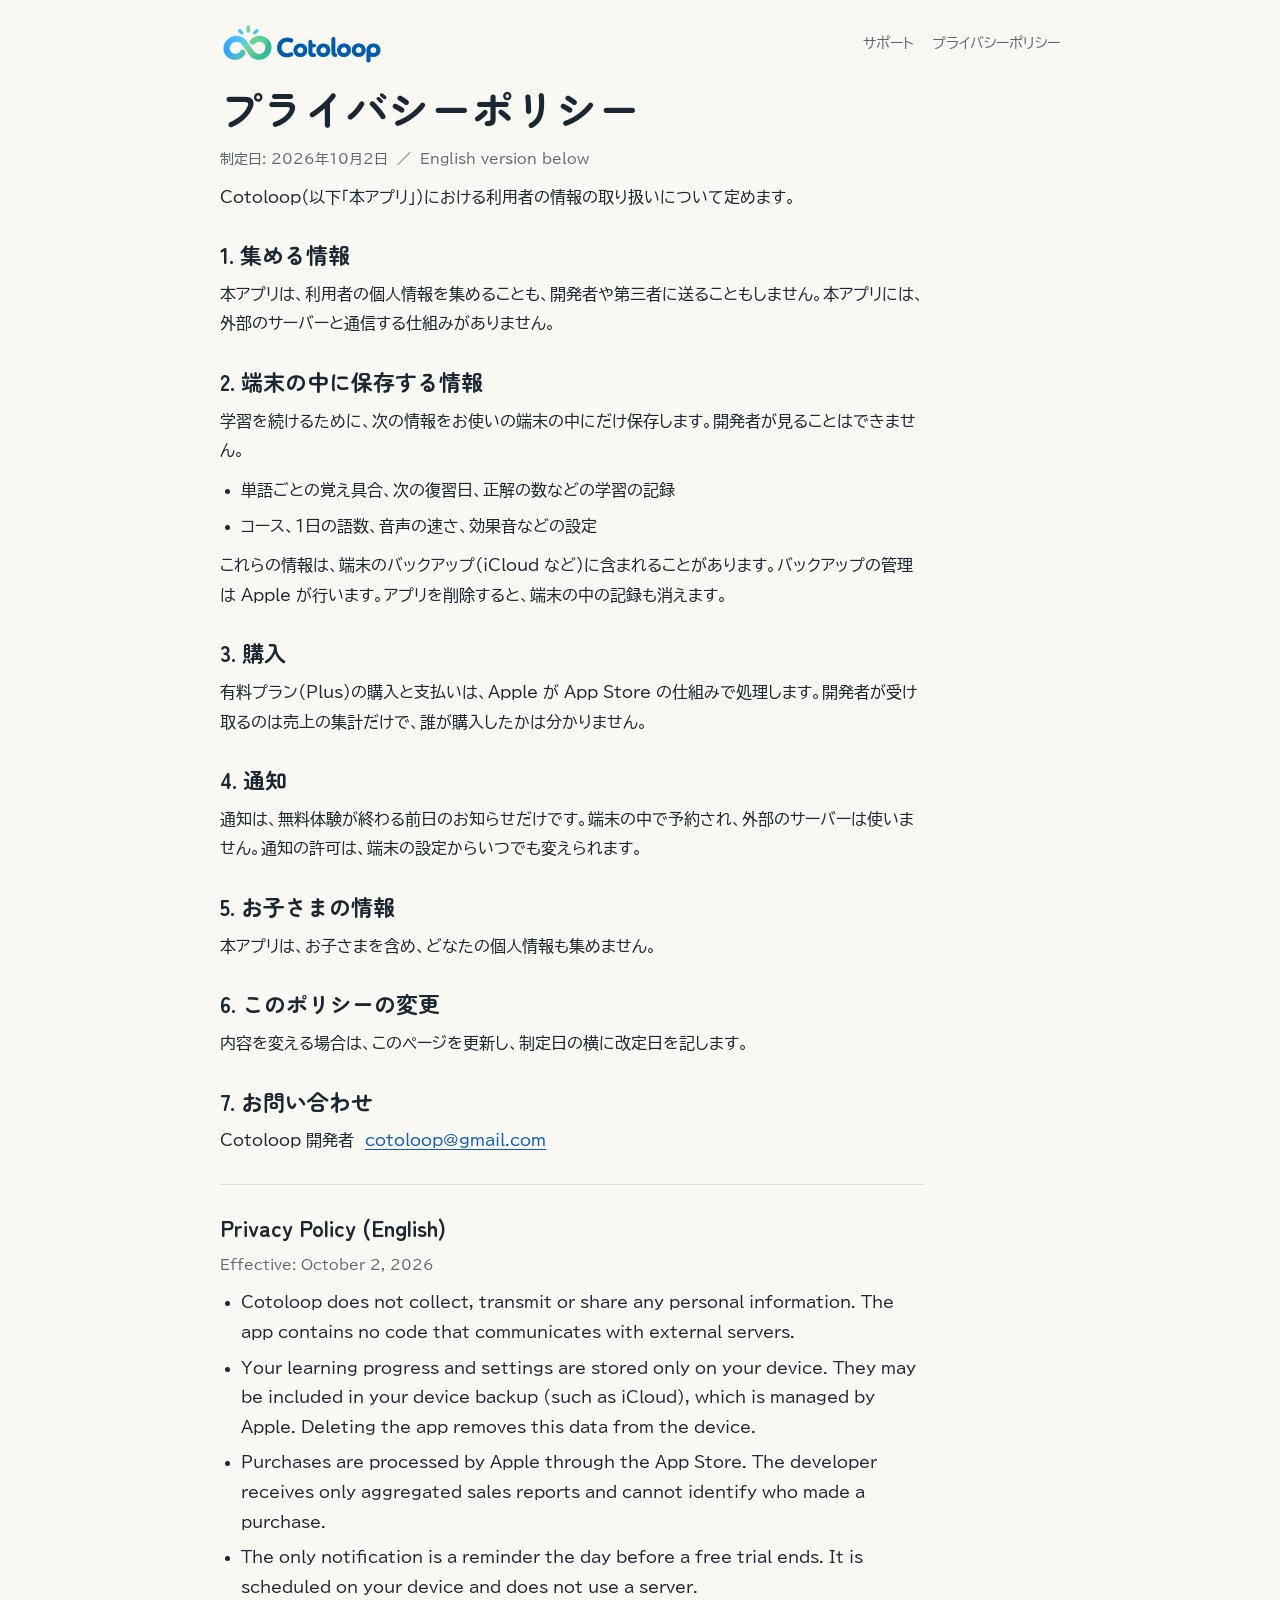
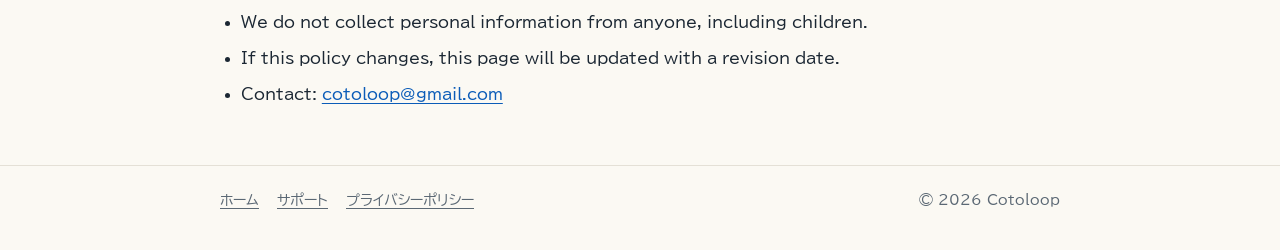
==== privacy.html @ 83a10653 "Cotoloop サイト: 紹介・プライバシーポリシー・サポートの3ページ Co-Authored-By: Claude Opus 5.5 <noreply@anthropic.com>" ====
<!doctype html>
<html lang="ja">
<head>
<meta charset="utf-8">
<meta name="viewport" content="width=device-width,initial-scale=1">
<title>プライバシーポリシー｜Cotoloop</title>
<meta name="description" content="Cotoloop のプライバシーポリシー（個人情報の取り扱い）。">
<link rel="icon" href="img/favicon.png">
<link rel="apple-touch-icon" href="img/apple-touch-icon.png">
<link rel="preconnect" href="https://fonts.googleapis.com">
<link rel="preconnect" href="https://fonts.gstatic.com" crossorigin>
<link rel="stylesheet" href="https://fonts.googleapis.com/css2?family=BIZ+UDPGothic:wght@400;700&family=Zen+Maru+Gothic:wght@500;700&family=Nunito:wght@700&display=swap">
<link rel="stylesheet" href="style.css">
</head>
<body>
<header class="site"><div class="wrap">
  <a class="logo" href="./" aria-label="Cotoloop ホーム"><img src="img/logo.png" alt="Cotoloop" width="280" height="75"></a>
  <nav class="top"><a href="support.html">サポート</a><a href="privacy.html" aria-current="page">プライバシーポリシー</a></nav>
</div></header>

<main><div class="wrap">
  <article class="doc">
    <section>
      <h1>プライバシーポリシー</h1>
      <p class="meta">制定日: 2026年10月2日　／　English version below</p>
      <p>Cotoloop（以下「本アプリ」）における利用者の情報の取り扱いについて定めます。</p>
    </section>

    <section>
      <h2>1. 集める情報</h2>
      <p>本アプリは、利用者の個人情報を集めることも、開発者や第三者に送ることもしません。本アプリには、外部のサーバーと通信する仕組みがありません。</p>
    </section>

    <section>
      <h2>2. 端末の中に保存する情報</h2>
      <p>学習を続けるために、次の情報をお使いの端末の中にだけ保存します。開発者が見ることはできません。</p>
      <ul>
        <li>単語ごとの覚え具合、次の復習日、正解の数などの学習の記録</li>
        <li>コース、1日の語数、音声の速さ、効果音などの設定</li>
      </ul>
      <p>これらの情報は、端末のバックアップ（iCloud など）に含まれることがあります。バックアップの管理は Apple が行います。アプリを削除すると、端末の中の記録も消えます。</p>
    </section>

    <section>
      <h2>3. 購入</h2>
      <p>有料プラン（Plus）の購入と支払いは、Apple が App Store の仕組みで処理します。開発者が受け取るのは売上の集計だけで、誰が購入したかは分かりません。</p>
    </section>

    <section>
      <h2>4. 通知</h2>
      <p>通知は、無料体験が終わる前日のお知らせだけです。端末の中で予約され、外部のサーバーは使いません。通知の許可は、端末の設定からいつでも変えられます。</p>
    </section>

    <section>
      <h2>5. お子さまの情報</h2>
      <p>本アプリは、お子さまを含め、どなたの個人情報も集めません。</p>
    </section>

    <section>
      <h2>6. このポリシーの変更</h2>
      <p>内容を変える場合は、このページを更新し、制定日の横に改定日を記します。</p>
    </section>

    <section>
      <h2>7. お問い合わせ</h2>
      <p>Cotoloop 開発者　<a href="mailto:cotoloop@gmail.com">cotoloop@gmail.com</a></p>
    </section>

    <section class="lang" lang="en">
      <h2>Privacy Policy (English)</h2>
      <p class="meta">Effective: October 2, 2026</p>
      <ul>
        <li>Cotoloop does not collect, transmit or share any personal information. The app contains no code that communicates with external servers.</li>
        <li>Your learning progress and settings are stored only on your device. They may be included in your device backup (such as iCloud), which is managed by Apple. Deleting the app removes this data from the device.</li>
        <li>Purchases are processed by Apple through the App Store. The developer receives only aggregated sales reports and cannot identify who made a purchase.</li>
        <li>The only notification is a reminder the day before a free trial ends. It is scheduled on your device and does not use a server.</li>
        <li>We do not collect personal information from anyone, including children.</li>
        <li>If this policy changes, this page will be updated with a revision date.</li>
        <li>Contact: <a href="mailto:cotoloop@gmail.com">cotoloop@gmail.com</a></li>
      </ul>
    </section>
  </article>
</div></main>

<footer><div class="wrap">
  <nav><a href="./">ホーム</a><a href="support.html">サポート</a><a href="privacy.html">プライバシーポリシー</a></nav>
  <span>© 2026 Cotoloop</span>
</div></footer>
</body>
</html>
---- style.css ----
/* Cotoloop site: 生成りの紙に、ロゴの青と緑。丸ゴシックの見出しと読みやすい本文 */
:root{
  --paper:#FBF9F3; --card:#FFFFFF; --ink:#1B2733; --muted:#5B6874; --line:#E4E0D6;
  --blue:#0B5CB8; --sky:#3FB3F2; --leaf:#2FBF8A; --soft:#EEF5FB;
  --f-display:"Zen Maru Gothic","Hiragino Maru Gothic ProN","BIZ UDPGothic",sans-serif;
  --f-body:"BIZ UDPGothic","Hiragino Sans","Yu Gothic",system-ui,sans-serif;
  --f-en:"Nunito","Helvetica Neue",Arial,sans-serif;
}
@media (prefers-color-scheme: dark){
  :root{--paper:#11171D;--card:#18212A;--ink:#E6EDF3;--muted:#9AA8B5;--line:#283440;--blue:#7DB8F5;--sky:#5CC4F7;--leaf:#4ED3A1;--soft:#1B2A39;color-scheme:dark}
  .logo img{background:#FBF9F3;border-radius:12px;padding:6px 10px}
}
*{box-sizing:border-box}
html{-webkit-text-size-adjust:100%}
body{margin:0;background:var(--paper);color:var(--ink);font-family:var(--f-body);font-size:16px;line-height:1.85;-webkit-font-smoothing:antialiased}
a{color:var(--blue);text-underline-offset:.2em}
a:focus-visible{outline:2px solid var(--blue);outline-offset:3px;border-radius:4px}
.wrap{max-width:880px;margin:0 auto;padding-inline:20px}
header.site{padding-block:22px 6px}
header.site .wrap{display:flex;align-items:center;justify-content:space-between;gap:16px;flex-wrap:wrap}
.logo img{height:44px;width:auto;display:block}
nav.top{display:flex;gap:18px;font-size:14px}
nav.top a{color:var(--muted);text-decoration:none}
nav.top a:hover{color:var(--blue)}
h1,h2,h3{font-family:var(--f-display);font-weight:700;line-height:1.35;text-wrap:balance;margin:0}
h1{font-size:clamp(28px,5vw,42px)}
h2{font-size:22px}
h3{font-size:17px}
p{margin:0}
.hero{padding-block:28px 12px;display:grid;gap:26px;align-items:center}
@media (min-width:820px){.hero{grid-template-columns:minmax(0,1.15fr) minmax(0,1fr);gap:40px;padding-block:56px 40px}}
.hero figure{margin:0}
.hero img{width:100%;height:auto;display:block}
.hero .lead{display:flex;flex-direction:column;gap:14px;max-width:34em}
.hero .lead p{color:var(--muted);font-size:17px}
.hero h1{font-size:clamp(28px,3.6vw,38px)}
.loop{white-space:nowrap;background:linear-gradient(90deg,var(--sky),var(--leaf));-webkit-background-clip:text;background-clip:text;color:transparent}
.badge{display:inline-flex;align-items:center;gap:8px;align-self:flex-start;font-size:14px;font-weight:700;color:var(--blue);background:var(--soft);border-radius:999px;padding:6px 14px}
.badge::before{content:"";width:8px;height:8px;border-radius:50%;background:var(--leaf)}
main{padding-block:8px 56px}
.doc{display:flex;flex-direction:column;gap:28px;max-width:44em}
.doc section{display:flex;flex-direction:column;gap:10px}
.doc ul{margin:0;padding-left:1.3em;display:flex;flex-direction:column;gap:6px}
.doc .meta{color:var(--muted);font-size:14px}
.card{background:var(--card);border:1px solid var(--line);border-radius:18px;padding:22px 24px;display:flex;flex-direction:column;gap:10px}
.mail{font-family:var(--f-en);font-size:20px;font-weight:700;word-break:break-all}
.split{display:grid;grid-template-columns:1fr;gap:24px;align-items:center}
@media (min-width:720px){.split{grid-template-columns:minmax(0,1fr) 200px}}
.split img{width:200px;max-width:100%;height:auto;justify-self:center}
.lang{border-top:1px solid var(--line);padding-top:28px}
footer{border-top:1px solid var(--line);padding-block:22px 36px;font-size:14px;color:var(--muted)}
footer .wrap{display:flex;flex-wrap:wrap;gap:10px 22px;align-items:center;justify-content:space-between}
footer nav{display:flex;gap:18px;flex-wrap:wrap}
footer a{color:var(--muted)}
@media (prefers-reduced-motion:no-preference){.hero img{animation:rise .7s ease-out both}@keyframes rise{from{transform:translateY(8px);opacity:.6}to{transform:none;opacity:1}}}
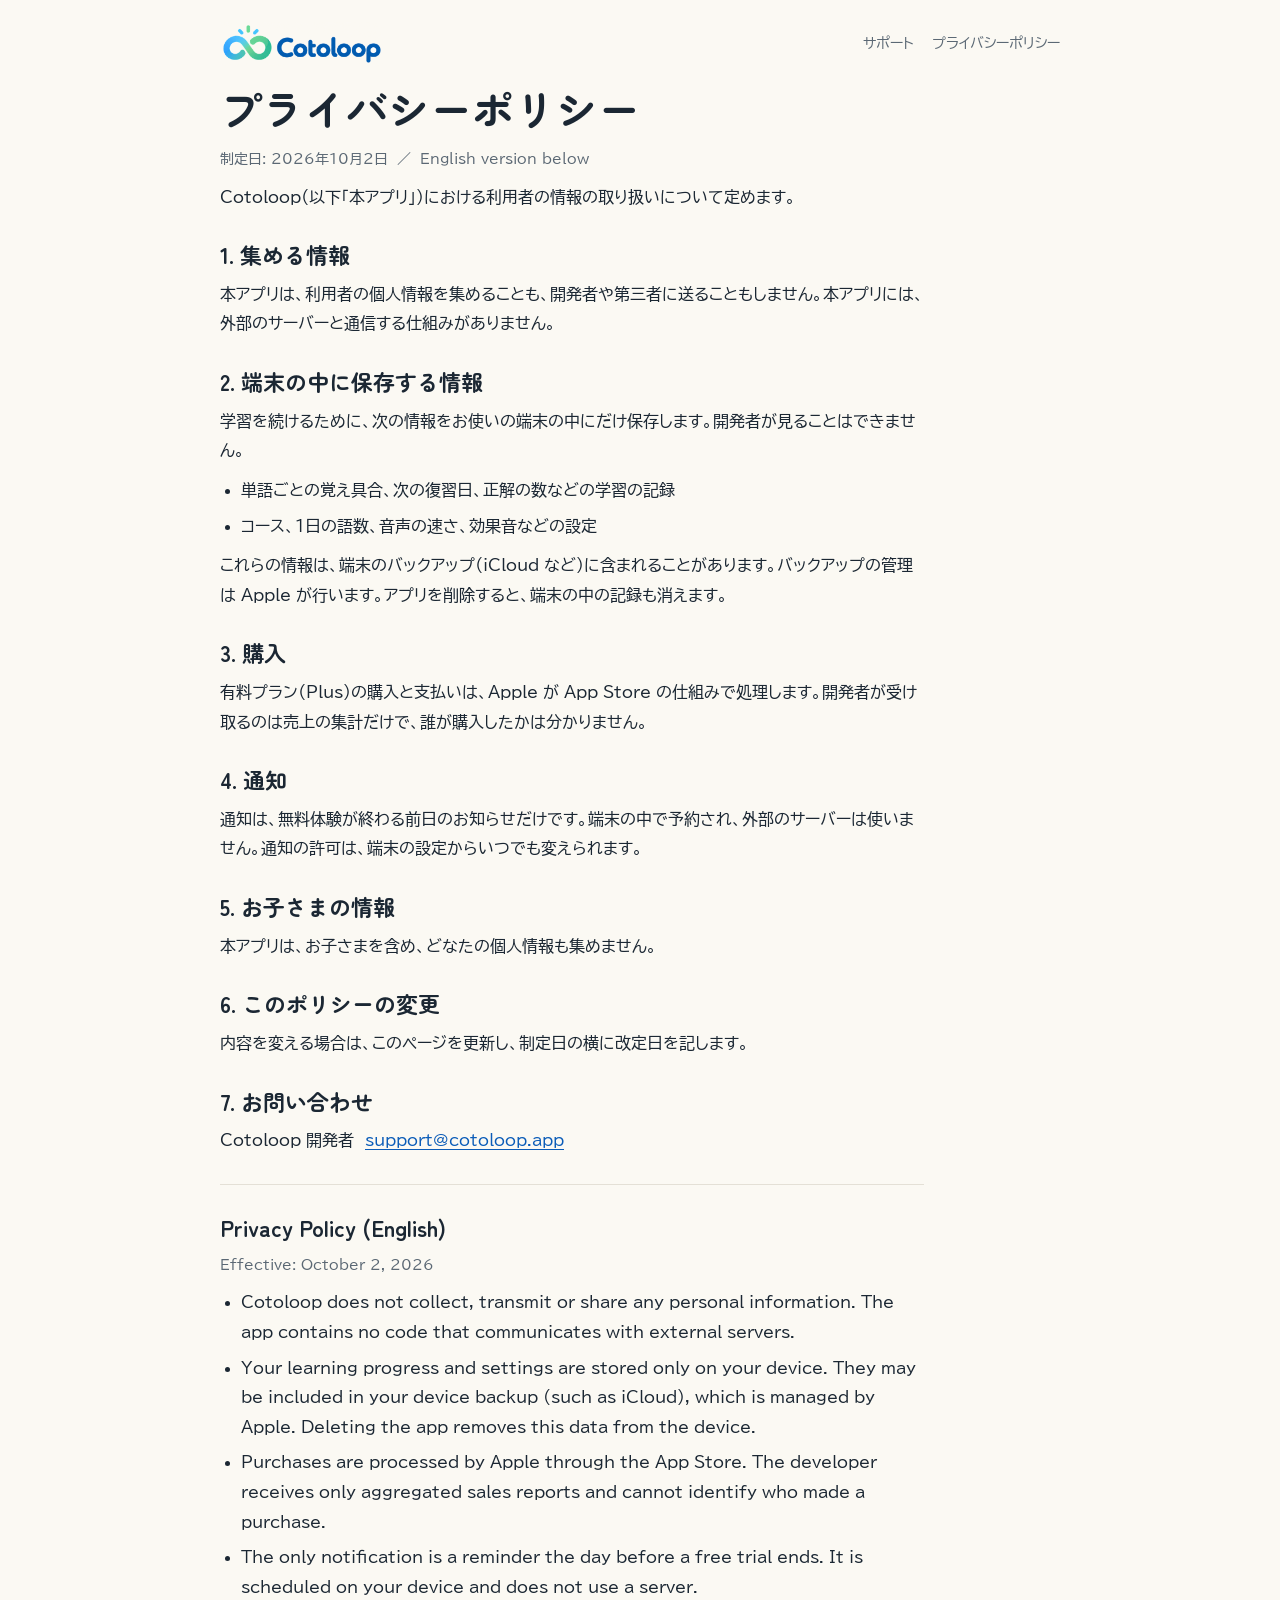
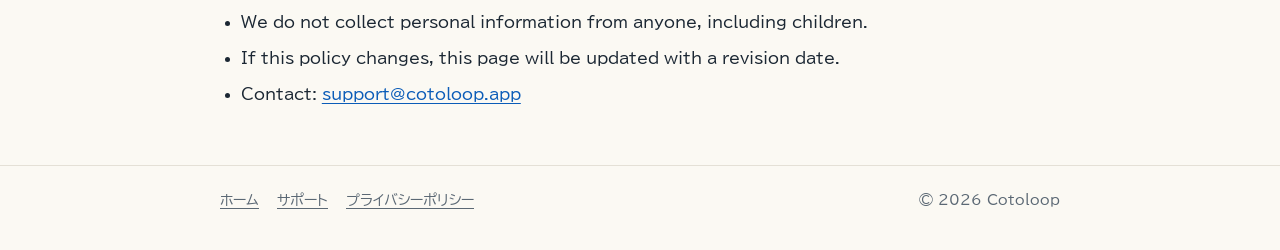
==== commit 224715a6: "連絡先を support@cotoloop.app に Co-Authored-By: Claude Opus 5.5 <noreply@anthropic.com>" ====
--- a/privacy.html
+++ b/privacy.html
@@ -63,7 +63,7 @@
 
     <section>
       <h2>7. お問い合わせ</h2>
-      <p>Cotoloop 開発者　<a href="mailto:cotoloop@gmail.com">cotoloop@gmail.com</a></p>
+      <p>Cotoloop 開発者　<a href="mailto:support@cotoloop.app">support@cotoloop.app</a></p>
     </section>
 
     <section class="lang" lang="en">
@@ -76,7 +76,7 @@
         <li>The only notification is a reminder the day before a free trial ends. It is scheduled on your device and does not use a server.</li>
         <li>We do not collect personal information from anyone, including children.</li>
         <li>If this policy changes, this page will be updated with a revision date.</li>
-        <li>Contact: <a href="mailto:cotoloop@gmail.com">cotoloop@gmail.com</a></li>
+        <li>Contact: <a href="mailto:support@cotoloop.app">support@cotoloop.app</a></li>
       </ul>
     </section>
   </article>
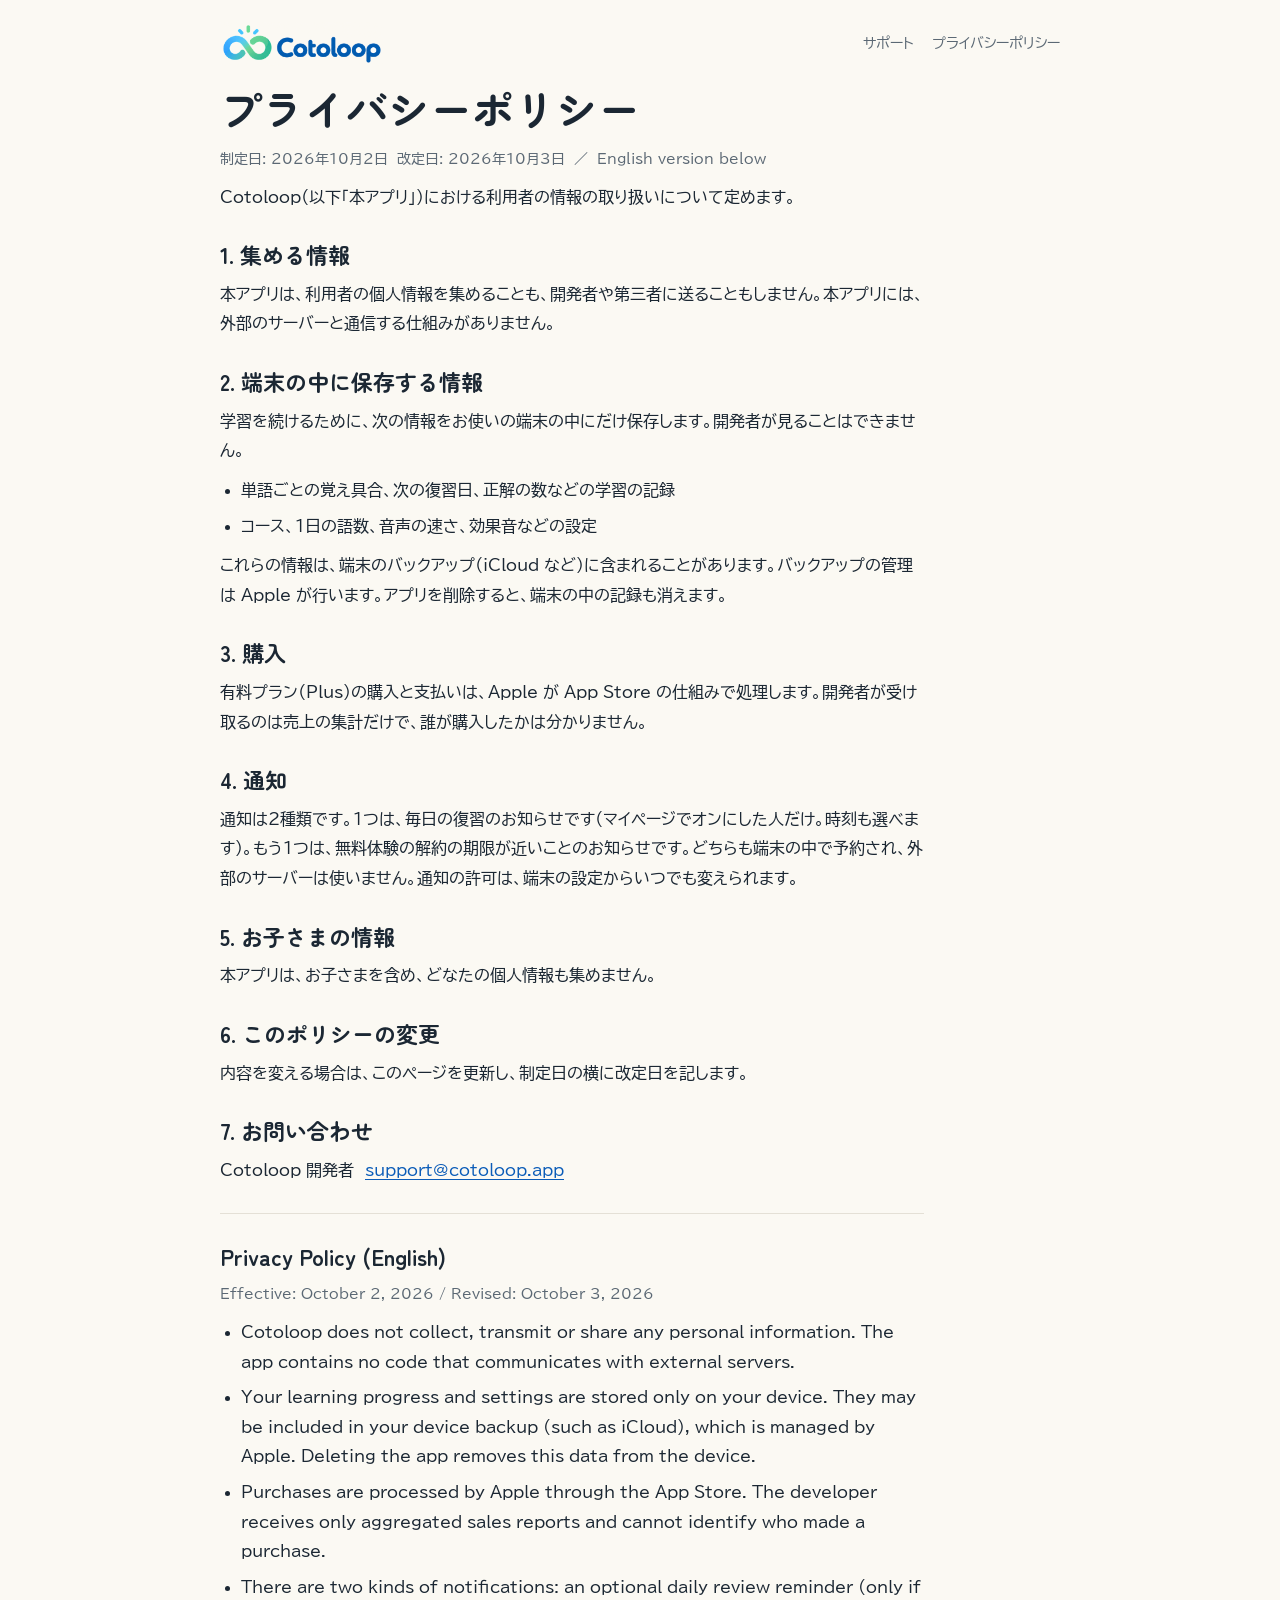
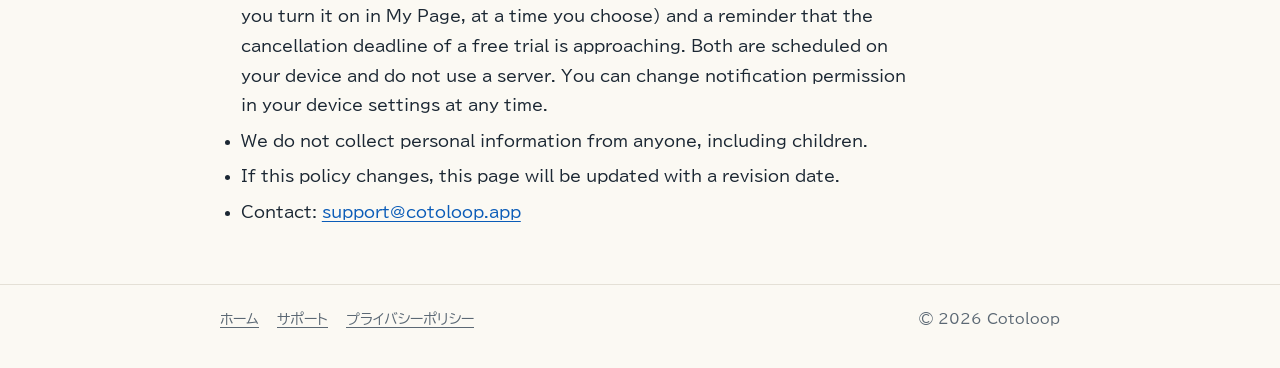
==== commit 09f8716f: "プライバシーポリシー: 通知を2種類（毎日の復習のお知らせ・無料体験の解約期限のお知らせ）に直し、改定日 2026-10-03 を追加 Co-Authored-By: Claude Opus 5.5 " ====
--- a/privacy.html
+++ b/privacy.html
@@ -22,7 +22,7 @@
   <article class="doc">
     <section>
       <h1>プライバシーポリシー</h1>
-      <p class="meta">制定日: 2026年10月2日　／　English version below</p>
+      <p class="meta">制定日: 2026年10月2日　改定日: 2026年10月3日　／　English version below</p>
       <p>Cotoloop（以下「本アプリ」）における利用者の情報の取り扱いについて定めます。</p>
     </section>
 
@@ -48,7 +48,7 @@
 
     <section>
       <h2>4. 通知</h2>
-      <p>通知は、無料体験が終わる前日のお知らせだけです。端末の中で予約され、外部のサーバーは使いません。通知の許可は、端末の設定からいつでも変えられます。</p>
+      <p>通知は2種類です。1つは、毎日の復習のお知らせです（マイページでオンにした人だけ。時刻も選べます）。もう1つは、無料体験の解約の期限が近いことのお知らせです。どちらも端末の中で予約され、外部のサーバーは使いません。通知の許可は、端末の設定からいつでも変えられます。</p>
     </section>
 
     <section>
@@ -68,12 +68,12 @@
 
     <section class="lang" lang="en">
       <h2>Privacy Policy (English)</h2>
-      <p class="meta">Effective: October 2, 2026</p>
+      <p class="meta">Effective: October 2, 2026 / Revised: October 3, 2026</p>
       <ul>
         <li>Cotoloop does not collect, transmit or share any personal information. The app contains no code that communicates with external servers.</li>
         <li>Your learning progress and settings are stored only on your device. They may be included in your device backup (such as iCloud), which is managed by Apple. Deleting the app removes this data from the device.</li>
         <li>Purchases are processed by Apple through the App Store. The developer receives only aggregated sales reports and cannot identify who made a purchase.</li>
-        <li>The only notification is a reminder the day before a free trial ends. It is scheduled on your device and does not use a server.</li>
+        <li>There are two kinds of notifications: an optional daily review reminder (only if you turn it on in My Page, at a time you choose) and a reminder that the cancellation deadline of a free trial is approaching. Both are scheduled on your device and do not use a server. You can change notification permission in your device settings at any time.</li>
         <li>We do not collect personal information from anyone, including children.</li>
         <li>If this policy changes, this page will be updated with a revision date.</li>
         <li>Contact: <a href="mailto:support@cotoloop.app">support@cotoloop.app</a></li>
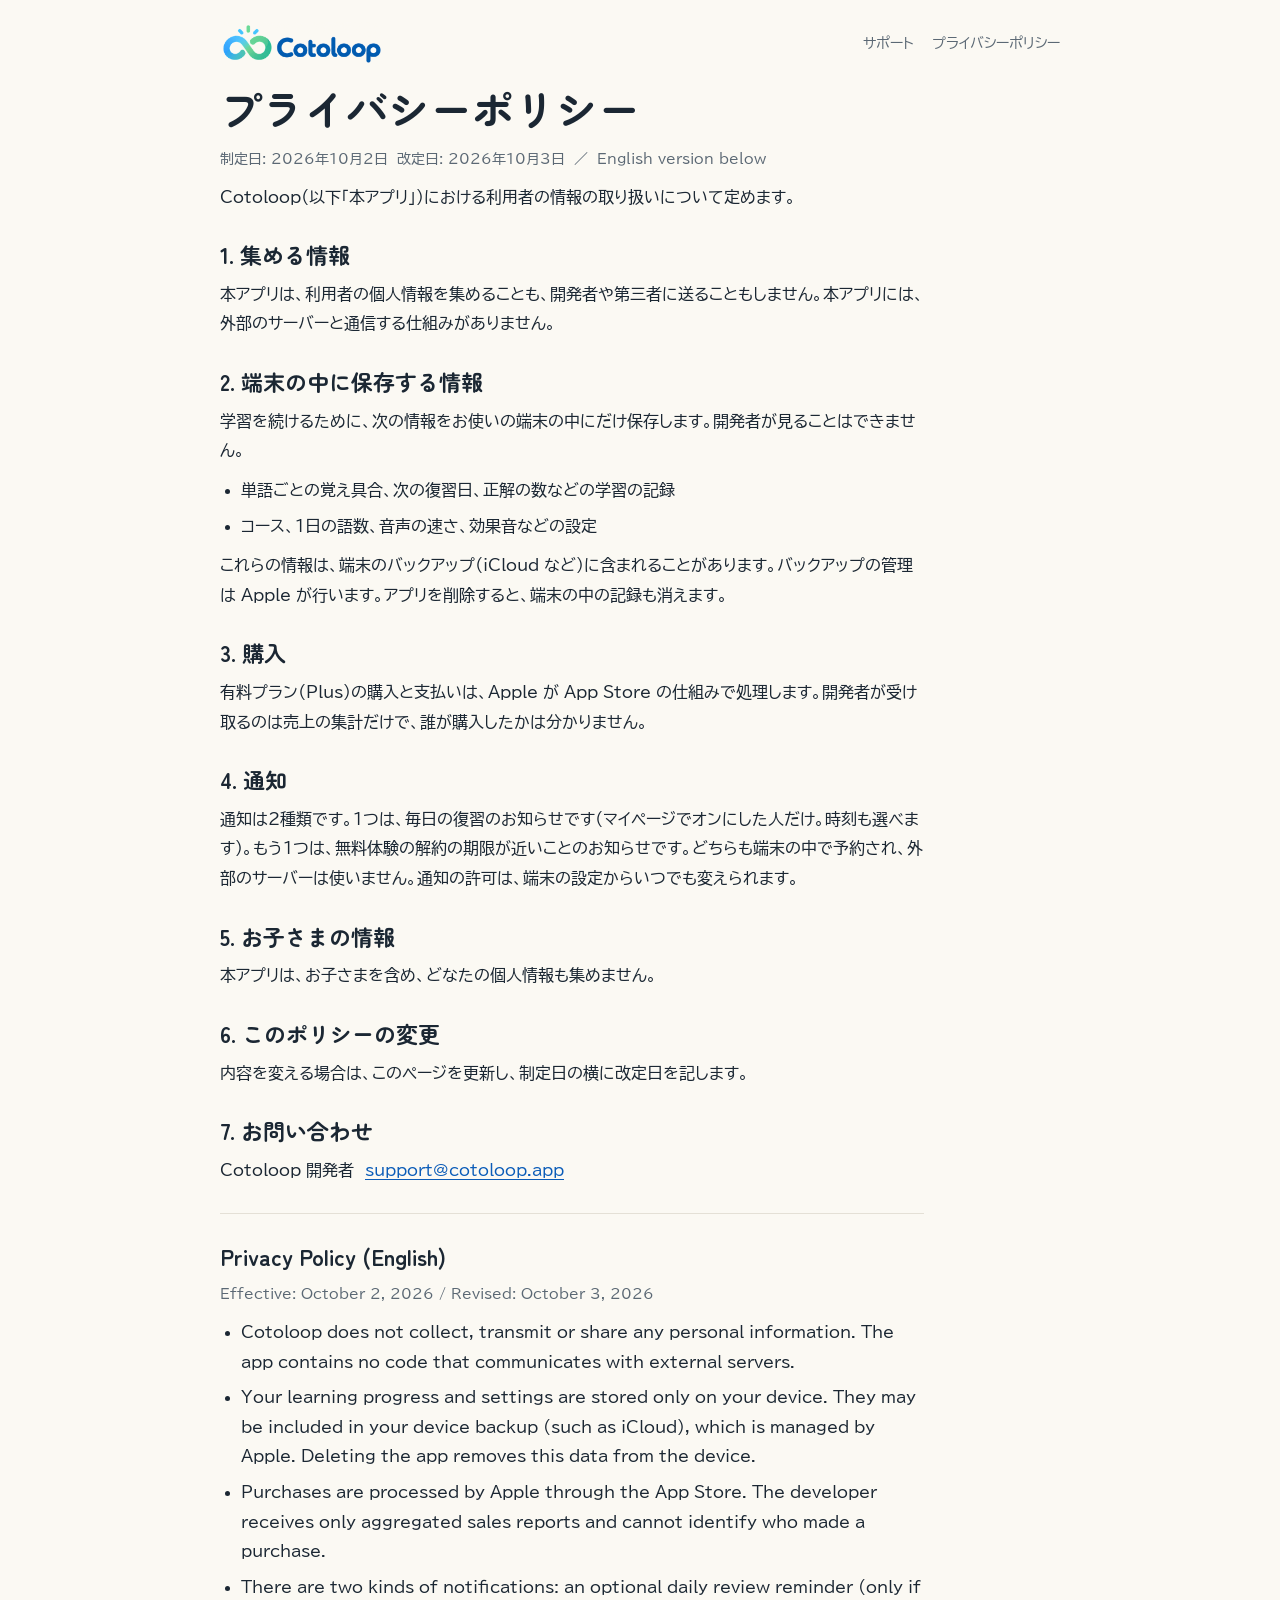
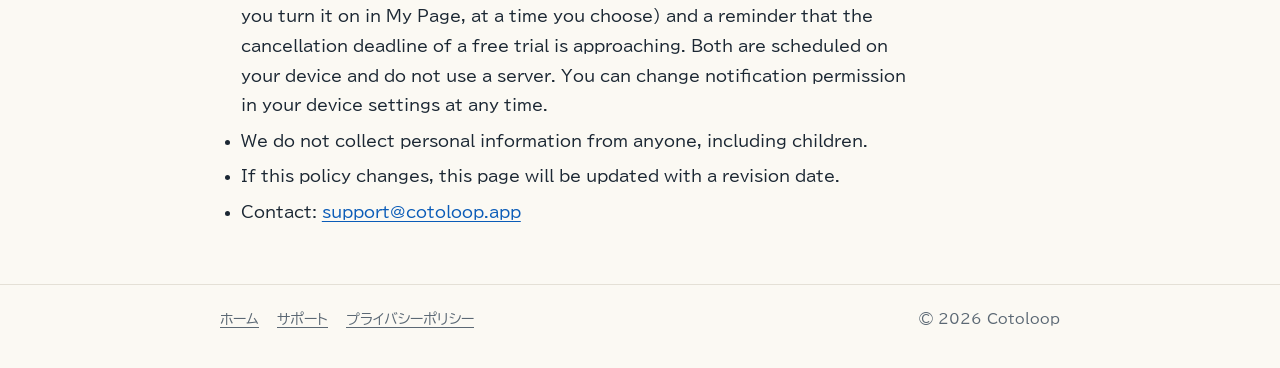
==== commit 919f56db: "Self-host fonts instead of loading from Google Fonts (GDPR) Co-Authored-By: Claude Opus 5.5 <noreply" ====
--- a/privacy.html
+++ b/privacy.html
@@ -7,9 +7,7 @@
 <meta name="description" content="Cotoloop のプライバシーポリシー（個人情報の取り扱い）。">
 <link rel="icon" href="img/favicon.png">
 <link rel="apple-touch-icon" href="img/apple-touch-icon.png">
-<link rel="preconnect" href="https://fonts.googleapis.com">
-<link rel="preconnect" href="https://fonts.gstatic.com" crossorigin>
-<link rel="stylesheet" href="https://fonts.googleapis.com/css2?family=BIZ+UDPGothic:wght@400;700&family=Zen+Maru+Gothic:wght@500;700&family=Nunito:wght@700&display=swap">
+<link rel="stylesheet" href="fonts/fonts.css">
 <link rel="stylesheet" href="style.css">
 </head>
 <body>
--- a/fonts/fonts.css
+++ b/fonts/fonts.css
@@ -0,0 +1,3997 @@
+@font-face {
+  font-family: 'BIZ UDPGothic';
+  font-style: normal;
+  font-weight: 400;
+  font-display: swap;
+  src: url('./biz-udpgothic-400-0.woff2') format('woff2');
+  unicode-range: U+25ee8, U+25f23, U+25f5c, U+25fd4, U+25fe0, U+25ffb, U+2600c, U+26017, U+26060, U+260ed, U+26222, U+2626a, U+26270, U+26286, U+2634c, U+26402, U+2667e, U+266b0, U+2671d, U+268dd, U+268ea, U+26951, U+2696f, U+26999, U+269dd, U+26a1e, U+26a58, U+26a8c, U+26ab7, U+26aff, U+26c29, U+26c73, U+26c9e, U+26cdd, U+26e40, U+26e65, U+26f94, U+26ff6-26ff8, U+270f4, U+2710d, U+27139, U+273da-273db, U+273fe, U+27410, U+27449, U+27614-27615, U+27631, U+27684, U+27693, U+2770e, U+27723, U+27752, U+278b2, U+27985, U+279b4, U+27a84, U+27bb3, U+27bbe, U+27bc7, U+27c3c, U+27cb8, U+27d73, U+27da0, U+27e10, U+27eaf, U+27fb7, U+2808a, U+280bb, U+28277, U+28282, U+282f3, U+283cd, U+2840c, U+28455, U+284dc, U+2856b, U+285c8-285c9, U+286d7, U+286fa, U+28946, U+28949, U+2896b, U+28987-28988, U+289ba-289bb, U+28a1e, U+28a29, U+28a43, U+28a71, U+28a99, U+28acd, U+28add, U+28ae4, U+28bc1, U+28bef, U+28cdd, U+28d10, U+28d71, U+28dfb, U+28e0f, U+28e17, U+28e1f, U+28e36, U+28e89, U+28eeb, U+28ef6, U+28f32, U+28ff8, U+292a0, U+292b1, U+29490, U+295cf, U+2967f, U+296f0, U+29719, U+29750, U+29810, U+298c6, U+29a72, U+29d4b, U+29ddb, U+29e15, U+29e3d, U+29e49, U+29e8a, U+29ec4, U+29edb, U+29ee9, U+29fce, U+29fd7, U+2a01a, U+2a02f, U+2a082, U+2a0f9, U+2a190, U+2a2b2, U+2a38c, U+2a437, U+2a5f1, U+2a602, U+2a61a, U+2a6b2, U+2a9e6, U+2b746, U+2b751, U+2b753, U+2b75a, U+2b75c, U+2b765, U+2b776-2b777, U+2b77c, U+2b782, U+2b789, U+2b78b, U+2b78e, U+2b794, U+2b7ac, U+2b7af, U+2b7bd, U+2b7c9, U+2b7cf, U+2b7d2, U+2b7d8, U+2b7f0, U+2b80d, U+2b817, U+2b81a, U+2d544, U+2e278, U+2e569, U+2e6ea, U+2f804, U+2f80f, U+2f815, U+2f818, U+2f81a, U+2f822, U+2f828, U+2f82c, U+2f833, U+2f83f, U+2f846, U+2f852, U+2f862, U+2f86d, U+2f873, U+2f877, U+2f884, U+2f899-2f89a, U+2f8a6, U+2f8ac, U+2f8b2, U+2f8b6, U+2f8d3, U+2f8db-2f8dc, U+2f8e1, U+2f8e5, U+2f8ea, U+2f8ed, U+2f8fc, U+2f903, U+2f90b, U+2f90f, U+2f91a, U+2f920-2f921, U+2f945, U+2f947, U+2f96c, U+2f995, U+2f9d0, U+2f9de-2f9df, U+2f9f4;
+}
+@font-face {
+  font-family: 'BIZ UDPGothic';
+  font-style: normal;
+  font-weight: 400;
+  font-display: swap;
+  src: url('./biz-udpgothic-400-1.woff2') format('woff2');
+  unicode-range: U+1f235-1f23b, U+1f240-1f248, U+1f250-1f251, U+2000b, U+20089-2008a, U+200a2, U+200a4, U+200b0, U+200f5, U+20158, U+201a2, U+20213, U+2032b, U+20371, U+20381, U+203f9, U+2044a, U+20509, U+2053f, U+205b1, U+205d6, U+20611, U+20628, U+206ec, U+2074f, U+207c8, U+20807, U+2083a, U+208b9, U+2090e, U+2097c, U+20984, U+2099d, U+20a64, U+20ad3, U+20b1d, U+20b9f, U+20bb7, U+20d45, U+20d58, U+20de1, U+20e64, U+20e6d, U+20e95, U+20f5f, U+21201, U+2123d, U+21255, U+21274, U+2127b, U+212d7, U+212e4, U+212fd, U+2131b, U+21336, U+21344, U+213c4, U+2146d-2146e, U+215d7, U+21647, U+216b4, U+21706, U+21742, U+218bd, U+219c3, U+21a1a, U+21c56, U+21d2d, U+21d45, U+21d62, U+21d78, U+21d92, U+21d9c, U+21da1, U+21db7, U+21de0, U+21e33-21e34, U+21f1e, U+21f76, U+21ffa, U+2217b, U+22218, U+2231e, U+223ad, U+22609, U+226f3, U+2285b, U+228ab, U+2298f, U+22ab8, U+22b46, U+22b4f-22b50, U+22ba6, U+22c1d, U+22c24, U+22de1, U+22e42, U+22feb, U+231b6, U+231c3-231c4, U+231f5, U+23372, U+233cc, U+233d0, U+233d2-233d3, U+233d5, U+233da, U+233df, U+233e4, U+233fe, U+2344a-2344b, U+23451, U+23465, U+234e4, U+2355a, U+23594, U+235c4, U+23638-2363a, U+23647, U+2370c, U+2371c, U+2373f, U+23763-23764, U+237e7, U+237f1, U+237ff, U+23824, U+2383d, U+23a98, U+23c7f, U+23cbe, U+23cfe, U+23d00, U+23d0e, U+23d40, U+23dd3, U+23df9-23dfa, U+23f7e, U+2404b, U+24096, U+24103, U+241c6, U+241fe, U+242ee, U+243bc, U+243d0, U+24629, U+246a5, U+247f1, U+24896, U+248e9, U+24a4d, U+24b56, U+24b6f, U+24c16, U+24d14, U+24e04, U+24e0e, U+24e37, U+24e6a, U+24e8b, U+24ff2, U+2504a, U+25055, U+25122, U+251a9, U+251cd, U+251e5, U+2521e, U+2524c, U+2542e, U+2548e, U+254d9, U+2550e, U+255a7, U+2567f, U+25771, U+257a9, U+257b4, U+25874, U+259c4, U+259cc, U+259d4, U+25ad7, U+25ae3-25ae4, U+25af1, U+25bb2, U+25c4b, U+25c64, U+25da1, U+25e2e, U+25e56, U+25e62, U+25e65, U+25ec2, U+25ed8;
+}
+@font-face {
+  font-family: 'BIZ UDPGothic';
+  font-style: normal;
+  font-weight: 400;
+  font-display: swap;
+  src: url('./biz-udpgothic-400-2.woff2') format('woff2');
+  unicode-range: U+ffd7, U+ffda-ffdc, U+ffe0-ffe2, U+ffe4, U+ffe6, U+ffe8-ffee, U+1f100-1f10c, U+1f110-1f16c, U+1f170-1f1ac, U+1f200-1f202, U+1f210-1f234;
+}
+@font-face {
+  font-family: 'BIZ UDPGothic';
+  font-style: normal;
+  font-weight: 400;
+  font-display: swap;
+  src: url('./biz-udpgothic-400-3.woff2') format('woff2');
+  unicode-range: U+fa10, U+fa12-fa6d, U+fb00-fb04, U+fe10-fe19, U+fe30-fe42, U+fe44-fe52, U+fe54-fe66, U+fe68-fe6b, U+ff02, U+ff04, U+ff07, U+ff51, U+ff5b, U+ff5d, U+ff5f-ff60, U+ff66, U+ff69, U+ff87, U+ffa1-ffbe, U+ffc2-ffc7, U+ffca-ffcf, U+ffd2-ffd6;
+}
+@font-face {
+  font-family: 'BIZ UDPGothic';
+  font-style: normal;
+  font-weight: 400;
+  font-display: swap;
+  src: url('./biz-udpgothic-400-4.woff2') format('woff2');
+  unicode-range: U+f92d-f959, U+f95b-f9f2, U+f9f4-fa0b, U+fa0e-fa0f;
+}
+@font-face {
+  font-family: 'BIZ UDPGothic';
+  font-style: normal;
+  font-weight: 400;
+  font-display: swap;
+  src: url('./biz-udpgothic-400-5.woff2') format('woff2');
+  unicode-range: U+9e8b-9e8c, U+9e8e-9e8f, U+9e91-9e92, U+9e95-9e96, U+9e98, U+9e9b, U+9e9d-9e9e, U+9ea4-9ea5, U+9ea8-9eaa, U+9eac-9eb0, U+9eb3-9eb5, U+9eb8, U+9ebc-9ebf, U+9ec3, U+9ec6, U+9ec8, U+9ecb-9ecd, U+9ecf-9ed1, U+9ed4-9ed5, U+9ed8, U+9edb-9ee0, U+9ee4-9ee5, U+9ee7-9ee8, U+9eec-9ef2, U+9ef4-9ef9, U+9efb-9eff, U+9f02-9f03, U+9f07-9f09, U+9f0e-9f12, U+9f14-9f17, U+9f19-9f1b, U+9f1f-9f22, U+9f26, U+9f2a-9f2c, U+9f2f, U+9f31-9f32, U+9f34, U+9f37, U+9f39-9f3a, U+9f3c-9f3f, U+9f41, U+9f43-9f47, U+9f4a, U+9f4e-9f50, U+9f52-9f58, U+9f5a, U+9f5d-9f61, U+9f63, U+9f66-9f6a, U+9f6c-9f73, U+9f75-9f77, U+9f7a, U+9f7d, U+9f7f, U+9f8f-9f92, U+9f94-9f97, U+9f99, U+9f9c-9fa3, U+9fa5, U+9fb4, U+9fbc-9fc2, U+9fc4, U+9fc6, U+9fcc, U+f900-f92c;
+}
+@font-face {
+  font-family: 'BIZ UDPGothic';
+  font-style: normal;
+  font-weight: 400;
+  font-display: swap;
+  src: url('./biz-udpgothic-400-6.woff2') format('woff2');
+  unicode-range: U+9c3e, U+9c41, U+9c43-9c4a, U+9c4e-9c50, U+9c52-9c54, U+9c56, U+9c58, U+9c5a-9c61, U+9c63, U+9c65, U+9c67-9c6b, U+9c6d-9c6e, U+9c70, U+9c72, U+9c75-9c78, U+9c7a-9c7c, U+9ce6-9ce7, U+9ceb-9cec, U+9cf0, U+9cf2, U+9cf6-9cf7, U+9cf9, U+9d02-9d03, U+9d06-9d09, U+9d0b, U+9d0e, U+9d11-9d12, U+9d15, U+9d17-9d18, U+9d1b-9d1f, U+9d23, U+9d26, U+9d2a-9d2c, U+9d2f-9d30, U+9d32-9d34, U+9d3a, U+9d3c-9d3f, U+9d41-9d48, U+9d4a, U+9d50-9d54, U+9d59, U+9d5d-9d65, U+9d69-9d6c, U+9d6f-9d70, U+9d72-9d73, U+9d76-9d77, U+9d7a-9d7c, U+9d7e, U+9d83-9d84, U+9d86-9d87, U+9d89-9d8a, U+9d8d-9d8e, U+9d92-9d93, U+9d95-9d9a, U+9da1, U+9da4, U+9da9-9dac, U+9dae, U+9db1-9db2, U+9db5, U+9db8-9dbd, U+9dbf-9dc4, U+9dc6-9dc7, U+9dc9-9dca, U+9dcf, U+9dd3-9dd7, U+9dd9-9dda, U+9dde-9de0, U+9de3, U+9de5-9de7, U+9de9, U+9deb, U+9ded-9df0, U+9df3-9df4, U+9df8, U+9dfd-9dfe, U+9e02, U+9e07, U+9e0a, U+9e0d-9e0e, U+9e10-9e12, U+9e15-9e16, U+9e19-9e1f, U+9e75, U+9e79-9e7d, U+9e80-9e85, U+9e87-9e88;
+}
+@font-face {
+  font-family: 'BIZ UDPGothic';
+  font-style: normal;
+  font-weight: 400;
+  font-display: swap;
+  src: url('./biz-udpgothic-400-7.woff2') format('woff2');
+  unicode-range: U+9ae5-9ae7, U+9ae9, U+9aeb-9aec, U+9aee-9aef, U+9af1-9af5, U+9af7, U+9af9-9afb, U+9afd, U+9aff-9b06, U+9b08-9b09, U+9b0b-9b0e, U+9b10, U+9b12, U+9b16, U+9b18-9b1d, U+9b1f-9b20, U+9b22-9b23, U+9b25-9b2f, U+9b32-9b35, U+9b37, U+9b39-9b3b, U+9b3d, U+9b43-9b44, U+9b48, U+9b4b-9b4f, U+9b51, U+9b55-9b58, U+9b5b, U+9b5e, U+9b61, U+9b63, U+9b65-9b66, U+9b68, U+9b6a-9b6f, U+9b72-9b79, U+9b7f-9b80, U+9b83-9b87, U+9b89-9b8b, U+9b8d, U+9b8f-9b94, U+9b96-9b97, U+9b9a, U+9b9d-9ba0, U+9ba6-9ba7, U+9ba9-9baa, U+9bac, U+9bb0-9bb2, U+9bb4, U+9bb7-9bb9, U+9bbb-9bbc, U+9bbe-9bc1, U+9bc6-9bc8, U+9bca, U+9bce-9bd2, U+9bd4, U+9bd7-9bd8, U+9bdd, U+9bdf, U+9be1-9be5, U+9be7, U+9bea-9beb, U+9bee-9bf3, U+9bf5, U+9bf7-9bfa, U+9bfd, U+9bff-9c00, U+9c02, U+9c04, U+9c06, U+9c08-9c0d, U+9c0f-9c16, U+9c18-9c1e, U+9c21-9c2a, U+9c2d-9c32, U+9c35-9c37, U+9c39-9c3a, U+9c3d;
+}
+@font-face {
+  font-family: 'BIZ UDPGothic';
+  font-style: normal;
+  font-weight: 400;
+  font-display: swap;
+  src: url('./biz-udpgothic-400-8.woff2') format('woff2');
+  unicode-range: U+98eb, U+98ed-98ee, U+98f0-98f1, U+98f3, U+98f6, U+9902, U+9907-9909, U+9911-9912, U+9914-9918, U+991a-9922, U+9924, U+9926-9927, U+992b-992c, U+992e, U+9931-9935, U+9939-993e, U+9940-9942, U+9945-9949, U+994b-994e, U+9950-9952, U+9954-9955, U+9958-9959, U+995b-995c, U+995e-9960, U+9963, U+9997-9998, U+999b, U+999d-999f, U+99a3, U+99a5-99a6, U+99a8, U+99ad-99ae, U+99b0-99b2, U+99b5, U+99b9-99ba, U+99bc-99bd, U+99bf, U+99c1, U+99c3, U+99c8-99c9, U+99d1, U+99d3-99d5, U+99d8-99df, U+99e1-99e2, U+99e7, U+99ea-99ee, U+99f0-99f2, U+99f4-99f5, U+99f8-99f9, U+99fb-99fe, U+9a01-9a05, U+9a08, U+9a0a-9a0c, U+9a0f-9a11, U+9a16, U+9a1a, U+9a1e, U+9a20, U+9a22-9a24, U+9a27, U+9a2b, U+9a2d-9a2e, U+9a31, U+9a33, U+9a35-9a38, U+9a3e, U+9a40-9a45, U+9a47, U+9a4a-9a4e, U+9a51-9a52, U+9a54-9a58, U+9a5b, U+9a5d, U+9a5f, U+9a62, U+9a64-9a65, U+9a69-9a6c, U+9aaa, U+9aac-9ab0, U+9ab2, U+9ab4-9ab7, U+9ab9, U+9abb-9ac1, U+9ac3, U+9ac6, U+9ac8, U+9ace-9ad3, U+9ad5-9ad7, U+9adb-9adc, U+9ade-9ae0, U+9ae2-9ae4;
+}
+@font-face {
+  font-family: 'BIZ UDPGothic';
+  font-style: normal;
+  font-weight: 400;
+  font-display: swap;
+  src: url('./biz-udpgothic-400-9.woff2') format('woff2');
+  unicode-range: U+971d, U+9721-9724, U+9728, U+972a, U+9730-9731, U+9733, U+9736, U+9738-9739, U+973b, U+973d-973e, U+9741-9744, U+9746-974a, U+974d-974f, U+9751, U+9755, U+9757-9758, U+975a-975c, U+9760-9761, U+9763-9764, U+9766-9768, U+976a-976b, U+976e, U+9771, U+9773, U+9776-977d, U+977f-9781, U+9785-9786, U+9789, U+978b, U+978f-9790, U+9795-9797, U+9799-979a, U+979c, U+979e-97a0, U+97a2-97a3, U+97a6, U+97a8, U+97ab-97ac, U+97ae, U+97b1-97b6, U+97b8-97ba, U+97bc, U+97be-97bf, U+97c1, U+97c3-97ce, U+97d0-97d1, U+97d4, U+97d7-97d9, U+97db-97de, U+97e0-97e1, U+97e4, U+97e6, U+97ed-97ef, U+97f1-97f2, U+97f4-97f8, U+97fa, U+9804, U+9807, U+980a, U+980c-980f, U+9814, U+9816-9817, U+9819-981a, U+981c, U+981e, U+9820-9821, U+9823-9826, U+982b, U+982e-9830, U+9832-9835, U+9837, U+9839, U+983d-983e, U+9844, U+9846-9847, U+984a-984b, U+984f, U+9851-9853, U+9856-9857, U+9859-985b, U+9862-9863, U+9865-9866, U+986a-986c, U+986f-9871, U+9873-9875, U+98aa-98ab, U+98ad-98ae, U+98b0-98b1, U+98b4, U+98b6-98b8, U+98ba-98bc, U+98bf, U+98c2-98c8, U+98cb-98cc, U+98ce, U+98dc, U+98de, U+98e0-98e1, U+98e3, U+98e5-98e7, U+98e9-98ea;
+}
+@font-face {
+  font-family: 'BIZ UDPGothic';
+  font-style: normal;
+  font-weight: 400;
+  font-display: swap;
+  src: url('./biz-udpgothic-400-10.woff2') format('woff2');
+  unicode-range: U+944a, U+944c, U+9452-9453, U+9455, U+9459-945c, U+945e-9463, U+9468, U+946a-946b, U+946d-9472, U+9475, U+9477, U+947c-947f, U+9481, U+9483-9485, U+9578-9579, U+957e-957f, U+9582, U+9584, U+9586-9588, U+958a, U+958c-958f, U+9592, U+9594, U+9596, U+9598-9599, U+959d-95a1, U+95a4, U+95a6-95a9, U+95ab-95ad, U+95b1, U+95b4, U+95b6, U+95b9-95bf, U+95c3, U+95c6, U+95c8-95cd, U+95d0-95d6, U+95d9-95da, U+95dc-95e2, U+95e4-95e6, U+95e8, U+961d-961e, U+9621-9622, U+9624-9626, U+9628, U+962c, U+962e-962f, U+9631, U+9633-9634, U+9637-963a, U+963c-963d, U+9641-9642, U+964b-964c, U+964f, U+9652, U+9654, U+9656-9658, U+965c-965f, U+9661, U+9666, U+966a, U+966c, U+966e, U+9672, U+9674, U+9677, U+967b-967c, U+967e-967f, U+9681-9684, U+9689, U+968b, U+968d, U+9691, U+9695-9698, U+969a, U+969d, U+969f, U+96a4-96aa, U+96ae-96b4, U+96b6, U+96b8-96bb, U+96bd, U+96c1, U+96c9-96cb, U+96cd-96ce, U+96d2, U+96d5-96d6, U+96d8-96da, U+96dc-96df, U+96e9, U+96ef, U+96f1, U+96f9-96fa, U+9702-9706, U+9708-9709, U+970d-970f, U+9711, U+9713-9714, U+9716, U+9719-971b;
+}
+@font-face {
+  font-family: 'BIZ UDPGothic';
+  font-style: normal;
+  font-weight: 400;
+  font-display: swap;
+  src: url('./biz-udpgothic-400-11.woff2') format('woff2');
+  unicode-range: U+92bc-92bd, U+92bf-92c3, U+92c5-92c8, U+92cb-92d0, U+92d2-92d3, U+92d5, U+92d7-92d9, U+92dc-92dd, U+92df-92e1, U+92e3-92e5, U+92e7-92ea, U+92ec, U+92ee, U+92f0, U+92f2, U+92f7-92fb, U+92ff-9300, U+9302, U+9304, U+9308, U+930d, U+930f-9311, U+9314-9315, U+9318-931a, U+931c-931f, U+9321-9325, U+9327-932b, U+932e, U+9333-9337, U+933a-933b, U+9344, U+9347-934a, U+934d, U+9350-9352, U+9354-9358, U+935a, U+935c, U+935e, U+9360, U+9364-9365, U+9367, U+9369-936d, U+936f-9371, U+9373-9374, U+9376, U+937a, U+937d-9382, U+9388, U+938a-938b, U+938d, U+938f, U+9392, U+9394-9395, U+9397-9398, U+939a-939b, U+939e, U+93a1, U+93a3-93a4, U+93a6, U+93a8-93a9, U+93ab-93ad, U+93b0, U+93b4-93b6, U+93b9-93bb, U+93c1, U+93c3-93cd, U+93d0-93d1, U+93d3, U+93d6-93d9, U+93dc-93df, U+93e2, U+93e4-93e8, U+93f1, U+93f5, U+93f7-93fb, U+93fd, U+9401-9404, U+9407-9409, U+940d-9410, U+9413-9417, U+9419-941a, U+941f, U+9421, U+942b, U+942e-942f, U+9431-9434, U+9436, U+9438, U+943a-943b, U+943d, U+943f, U+9441, U+9443-9445, U+9448;
+}
+@font-face {
+  font-family: 'BIZ UDPGothic';
+  font-style: normal;
+  font-weight: 400;
+  font-display: swap;
+  src: url('./biz-udpgothic-400-12.woff2') format('woff2');
+  unicode-range: U+9143, U+9146-914c, U+914f, U+9153, U+9156-915b, U+9161, U+9163-9165, U+9167, U+9169, U+916d, U+9172-9174, U+9179-917b, U+9181-9183, U+9185-9187, U+9189-918b, U+918e, U+9191, U+9193-9195, U+9197-9198, U+919e, U+91a1-91a2, U+91a6, U+91a8, U+91aa-91b6, U+91ba-91bd, U+91bf-91c6, U+91c9, U+91cb, U+91d0, U+91d3-91d4, U+91d6-91d7, U+91d9-91db, U+91de-91df, U+91e1, U+91e4-91e6, U+91e9-91ea, U+91ec-91f1, U+91f5-91f7, U+91f9, U+91fb-91fd, U+91ff-9201, U+9204-9207, U+9209-920a, U+920c, U+920e, U+9210-9218, U+921c-921e, U+9223-9226, U+9228-9229, U+922c, U+922e-9230, U+9233, U+9235-923a, U+923c, U+923e-9240, U+9242-9243, U+9245-924b, U+924d-9251, U+9256-925a, U+925c-925e, U+9260-9261, U+9264-9269, U+926e-9270, U+9275-9279, U+927b-927f, U+9288-928a, U+928d-928e, U+9291-9293, U+9295-9297, U+9299, U+929b-929c, U+929f-92a0, U+92a4-92a5, U+92a7-92a8, U+92ab, U+92af, U+92b2-92b3, U+92b6-92bb;
+}
+@font-face {
+  font-family: 'BIZ UDPGothic';
+  font-style: normal;
+  font-weight: 400;
+  font-display: swap;
+  src: url('./biz-udpgothic-400-13.woff2') format('woff2');
+  unicode-range: U+8f52-8f55, U+8f57-8f58, U+8f5c-8f5e, U+8f61-8f66, U+8f9c-8f9d, U+8f9f-8fa2, U+8fa4-8fa8, U+8fad-8faf, U+8fb4-8fb8, U+8fbe, U+8fc0-8fc2, U+8fc6, U+8fc8, U+8fca-8fcb, U+8fcd, U+8fd0, U+8fd2-8fd3, U+8fd5, U+8fda, U+8fe0, U+8fe2-8fe5, U+8fe8-8fea, U+8fed-8fef, U+8ff1, U+8ff4-8ff6, U+8ff8-8ffb, U+8ffe, U+9002, U+9004-9005, U+9008, U+900b-900e, U+9011, U+9013, U+9015-9016, U+9018, U+901b, U+901e, U+9021, U+9027-902a, U+902c-902d, U+902f, U+9033-9037, U+9039, U+903c, U+903e-903f, U+9041, U+9043-9044, U+9049, U+904c, U+904f-9052, U+9056, U+9058, U+905b-905e, U+9062, U+9066-9068, U+906c, U+906f-9070, U+9072, U+9074, U+9076, U+9079, U+9080-9083, U+9085, U+9087-9088, U+908b-908c, U+908e-9090, U+9095, U+9097-9099, U+909b, U+90a0-90a2, U+90a5, U+90a8, U+90af-90b6, U+90bd-90be, U+90c3-90c5, U+90c7-90c9, U+90cc, U+90d2, U+90d5, U+90d7-90d9, U+90db-90df, U+90e2, U+90e4-90e5, U+90eb, U+90ef-90f0, U+90f2, U+90f4, U+90f6, U+90fe-9100, U+9102, U+9104-9106, U+9108, U+910d, U+9110, U+9112, U+9114-911a, U+911c, U+911e, U+9120, U+9122-9123, U+9125, U+9127, U+9129, U+912d-9132, U+9134, U+9136-9137, U+9139-913a, U+913c-913d;
+}
+@font-face {
+  font-family: 'BIZ UDPGothic';
+  font-style: normal;
+  font-weight: 400;
+  font-display: swap;
+  src: url('./biz-udpgothic-400-14.woff2') format('woff2');
+  unicode-range: U+8dc0, U+8dc2, U+8dc5-8dc8, U+8dca-8dcc, U+8dce-8dcf, U+8dd1, U+8dd4-8dd7, U+8dd9-8ddb, U+8ddf, U+8de3-8de5, U+8de7, U+8dea-8dec, U+8df0-8df2, U+8df4, U+8dfc-8dfd, U+8dff, U+8e01, U+8e04-8e06, U+8e08-8e09, U+8e0b-8e0c, U+8e10-8e11, U+8e14, U+8e16, U+8e1d-8e23, U+8e26-8e27, U+8e30-8e31, U+8e33-8e39, U+8e3d, U+8e40-8e42, U+8e44, U+8e47-8e50, U+8e54-8e55, U+8e59, U+8e5b-8e64, U+8e69, U+8e6c-8e6d, U+8e6f-8e72, U+8e75-8e77, U+8e79-8e7c, U+8e81-8e85, U+8e89, U+8e8b, U+8e90-8e95, U+8e98-8e9b, U+8e9d-8e9e, U+8ea1-8ea2, U+8ea7, U+8ea9-8eaa, U+8eac-8eb1, U+8eb3, U+8eb5-8eb6, U+8eba-8ebb, U+8ebe, U+8ec0-8ec1, U+8ec3-8ec8, U+8ecb, U+8ecf, U+8ed1, U+8ed4, U+8edb-8edc, U+8ee3, U+8ee8, U+8eeb, U+8eed-8eee, U+8ef0-8ef1, U+8ef7, U+8ef9-8efc, U+8efe, U+8f00, U+8f02, U+8f05, U+8f07-8f08, U+8f0a, U+8f0f-8f10, U+8f12-8f13, U+8f15-8f19, U+8f1b-8f1c, U+8f1e-8f21, U+8f23, U+8f25-8f28, U+8f2b-8f2f, U+8f33-8f37, U+8f39-8f3b, U+8f3e, U+8f40-8f43, U+8f45-8f47, U+8f49-8f4a, U+8f4c-8f4f, U+8f51;
+}
+@font-face {
+  font-family: 'BIZ UDPGothic';
+  font-style: normal;
+  font-weight: 400;
+  font-display: swap;
+  src: url('./biz-udpgothic-400-15.woff2') format('woff2');
+  unicode-range: U+8b2d, U+8b30, U+8b37, U+8b3c, U+8b3e, U+8b41-8b46, U+8b48-8b49, U+8b4c-8b4f, U+8b51-8b54, U+8b56, U+8b59, U+8b5b, U+8b5e-8b5f, U+8b63, U+8b69, U+8b6b-8b6d, U+8b6f, U+8b71, U+8b74, U+8b76, U+8b78-8b79, U+8b7c-8b81, U+8b84-8b85, U+8b8a-8b8f, U+8b92-8b96, U+8b99-8b9a, U+8b9c-8ba0, U+8c38-8c3a, U+8c3d-8c3f, U+8c41, U+8c45, U+8c47-8c49, U+8c4b-8c4c, U+8c4e-8c51, U+8c53-8c55, U+8c57-8c59, U+8c5b, U+8c5d, U+8c62-8c64, U+8c66, U+8c68-8c69, U+8c6b-8c6d, U+8c73, U+8c75-8c76, U+8c78, U+8c7a-8c7c, U+8c7e, U+8c82, U+8c85-8c87, U+8c89-8c8b, U+8c8d-8c8e, U+8c90, U+8c92-8c94, U+8c98-8c99, U+8c9b-8c9c, U+8c9f, U+8ca4, U+8cad-8cae, U+8cb2-8cb3, U+8cb6, U+8cb9-8cba, U+8cbd, U+8cc1-8cc2, U+8cc4-8cc6, U+8cc8-8cc9, U+8ccb, U+8ccd-8ccf, U+8cd2, U+8cd5-8cd6, U+8cd9-8cda, U+8cdd, U+8ce1, U+8ce3-8ce4, U+8ce6, U+8ce8, U+8cec, U+8cef-8cf2, U+8cf4-8cf5, U+8cf7-8cf8, U+8cfa-8cfb, U+8cfd-8cff, U+8d01, U+8d03-8d04, U+8d07, U+8d09-8d0b, U+8d0d-8d10, U+8d12-8d14, U+8d16-8d17, U+8d1b-8d1d, U+8d65, U+8d67, U+8d69, U+8d6b-8d6e, U+8d71, U+8d73, U+8d76, U+8d7f, U+8d81-8d82, U+8d84, U+8d88, U+8d8d, U+8d90-8d91, U+8d95, U+8d99, U+8d9e-8da0, U+8da6, U+8da8, U+8dab-8dac, U+8daf, U+8db2, U+8db5, U+8db7, U+8db9-8dbc, U+8dbe;
+}
+@font-face {
+  font-family: 'BIZ UDPGothic';
+  font-style: normal;
+  font-weight: 400;
+  font-display: swap;
+  src: url('./biz-udpgothic-400-16.woff2') format('woff2');
+  unicode-range: U+8973-8975, U+8977, U+897a-897e, U+8980, U+8983, U+8988-898a, U+898d, U+8990, U+8993-8995, U+8998, U+899b-899c, U+899f-89a1, U+89a5-89a6, U+89a9, U+89ac, U+89af-89b0, U+89b2, U+89b4-89b7, U+89ba, U+89bc-89bd, U+89bf-89c1, U+89d4-89d8, U+89da, U+89dc-89dd, U+89e5, U+89e7, U+89e9, U+89eb, U+89ed, U+89f1, U+89f3-89f4, U+89f6, U+89f8-89f9, U+89fd, U+89ff, U+8a01, U+8a04-8a05, U+8a07, U+8a0c, U+8a0f-8a12, U+8a14-8a16, U+8a1b, U+8a1d-8a1e, U+8a20-8a22, U+8a24-8a26, U+8a2b-8a2c, U+8a2f, U+8a35-8a37, U+8a3b, U+8a3d-8a3e, U+8a40-8a41, U+8a43, U+8a45-8a49, U+8a4d-8a4e, U+8a51-8a54, U+8a56-8a58, U+8a5b-8a5d, U+8a61-8a62, U+8a65, U+8a67, U+8a6c-8a6d, U+8a75-8a77, U+8a79-8a7c, U+8a7e-8a80, U+8a82-8a86, U+8a8b, U+8a8f-8a92, U+8a96-8a97, U+8a99-8a9a, U+8a9f, U+8aa1, U+8aa3, U+8aa5-8aaa, U+8aae-8aaf, U+8ab3, U+8ab6-8ab7, U+8abb-8abc, U+8abe, U+8ac2-8ac4, U+8ac6, U+8ac8-8aca, U+8acc-8acd, U+8ad0-8ad1, U+8ad3-8ad5, U+8ad7, U+8ada-8ae2, U+8ae4, U+8ae7, U+8aeb-8aec, U+8aee, U+8af0-8af1, U+8af3-8af7, U+8afa, U+8afc, U+8aff, U+8b01-8b02, U+8b04-8b07, U+8b0a-8b0d, U+8b0f-8b11, U+8b14, U+8b16, U+8b1a, U+8b1c, U+8b1e-8b20, U+8b26, U+8b28, U+8b2b-8b2c;
+}
+@font-face {
+  font-family: 'BIZ UDPGothic';
+  font-style: normal;
+  font-weight: 400;
+  font-display: swap;
+  src: url('./biz-udpgothic-400-17.woff2') format('woff2');
+  unicode-range: U+87e2-87e6, U+87ea-87ed, U+87ef, U+87f1, U+87f3, U+87f5-87f8, U+87fa-87fb, U+87fe-87ff, U+8801, U+8803, U+8805-8807, U+8809-880b, U+880d-8816, U+8818-881c, U+881e-881f, U+8821-8822, U+8827-8828, U+882d-882e, U+8830-8832, U+8835-8836, U+8839-883c, U+8841-8845, U+8848-884b, U+884d-884e, U+8851-8852, U+8855-8856, U+8858-885a, U+885c, U+885e-8860, U+8862, U+8864, U+8869, U+886b, U+886e-886f, U+8871-8872, U+8875, U+8877, U+8879, U+887b, U+887d-887e, U+8880-8882, U+8888, U+888d, U+8892, U+8897-889c, U+889e-88a0, U+88a2, U+88a4, U+88a8, U+88aa, U+88ae, U+88b0-88b1, U+88b5, U+88b7, U+88ba, U+88bc-88c0, U+88c3-88c4, U+88c6, U+88ca-88ce, U+88d1-88d4, U+88d8-88d9, U+88db, U+88dd-88e1, U+88e7-88e8, U+88ef-88f2, U+88f4-88f5, U+88f7, U+88f9, U+88fc, U+8901-8902, U+8904, U+8906, U+890a, U+890c-890f, U+8913, U+8915-8916, U+8918-891a, U+891c-891e, U+8920, U+8925-8928, U+892a-892b, U+8930-8932, U+8935-893b, U+893e, U+8940-8946, U+8949, U+894c-894d, U+894f, U+8952, U+8956-8957, U+895a-895c, U+895e, U+8960-8964, U+8966, U+896a-896b, U+896d-8970;
+}
+@font-face {
+  font-family: 'BIZ UDPGothic';
+  font-style: normal;
+  font-weight: 400;
+  font-display: swap;
+  src: url('./biz-udpgothic-400-18.woff2') format('woff2');
+  unicode-range: U+8655-8659, U+865b, U+865d-8664, U+8667, U+8669, U+866c, U+866f, U+8671, U+8675-8677, U+867a-867b, U+867d, U+8687-8689, U+868b-868d, U+8691, U+8693, U+8695-8696, U+8698, U+869a, U+869c-869d, U+86a1, U+86a3-86a4, U+86a6-86ab, U+86ad, U+86af-86b1, U+86b3-86b9, U+86bf-86c1, U+86c3-86c6, U+86c9, U+86cb, U+86ce, U+86d1-86d2, U+86d4-86d5, U+86d7, U+86da, U+86dc, U+86de-86e0, U+86e3-86e7, U+86e9, U+86ec-86ed, U+86ef, U+86f8-86fe, U+8700, U+8703-870b, U+870d-8714, U+8719-871a, U+871e-871f, U+8721-8723, U+8725, U+8728-8729, U+872e-872f, U+8731-8732, U+8734, U+8737, U+8739-8740, U+8743, U+8745, U+8749, U+874b-874e, U+8751, U+8753, U+8755, U+8757-8759, U+875d, U+875f-8761, U+8763-8766, U+8768, U+876a, U+876e-876f, U+8771-8772, U+8774, U+8778, U+877b-877c, U+877f, U+8782-8789, U+878b-878c, U+878e, U+8790, U+8793, U+8795, U+8797-8799, U+879e-87a0, U+87a2-87a3, U+87a7, U+87ab-87af, U+87b1, U+87b3, U+87b5, U+87bb, U+87bd-87c1, U+87c4, U+87c6-87cb, U+87ce, U+87d0, U+87d2, U+87d5-87d6, U+87d9-87da, U+87dc, U+87df-87e0;
+}
+@font-face {
+  font-family: 'BIZ UDPGothic';
+  font-style: normal;
+  font-weight: 400;
+  font-display: swap;
+  src: url('./biz-udpgothic-400-19.woff2') format('woff2');
+  unicode-range: U+84b4, U+84b9-84bb, U+84bd-84c2, U+84c6-84ca, U+84cc-84d1, U+84d3, U+84d6, U+84d9-84da, U+84dc, U+84e7, U+84ea, U+84ec, U+84ef-84f2, U+84f4, U+84f7, U+84fa-84fd, U+84ff-8500, U+8502-8503, U+8506-8507, U+850c, U+850e, U+8510, U+8514-8515, U+8517-8518, U+851a-851c, U+851e-851f, U+8521-8525, U+8527, U+852a-852c, U+852f, U+8532-8534, U+8536, U+853e-8541, U+8543, U+8546, U+8548, U+854a-854b, U+854f-8553, U+8555-855a, U+855c-8564, U+8569-856b, U+856d, U+856f, U+8577, U+8579-857b, U+857d-8581, U+8585-8586, U+8588-858c, U+858f-8591, U+8593, U+8597-8598, U+859b-859d, U+859f-85a0, U+85a2, U+85a4-85a5, U+85a7-85a8, U+85ad-85b0, U+85b4, U+85b6-85ba, U+85bc-85bf, U+85c1-85c2, U+85c7, U+85c9-85cb, U+85ce-85d0, U+85d5, U+85d8-85da, U+85dc, U+85df-85e1, U+85e5-85e6, U+85e8, U+85ed, U+85f3-85f4, U+85f6-85f7, U+85f9-85fa, U+85fc, U+85fe-8600, U+8602, U+8604-8606, U+860a-860b, U+860d-860e, U+8610-8613, U+8616-861b, U+861e, U+8621-8622, U+8624, U+8627, U+8629, U+862f-8630, U+8636, U+8638-863a, U+863c-863d, U+863f-8642, U+8646, U+864d, U+8652-8654;
+}
+@font-face {
+  font-family: 'BIZ UDPGothic';
+  font-style: normal;
+  font-weight: 400;
+  font-display: swap;
+  src: url('./biz-udpgothic-400-20.woff2') format('woff2');
+  unicode-range: U+82e8, U+82ea, U+82ed, U+82ef, U+82f3-82f4, U+82f6-82f7, U+82f9, U+82fb, U+82fd-82fe, U+8300-8301, U+8303, U+8306-8308, U+830a-830c, U+8316-8318, U+831b, U+831d-831f, U+8321-8323, U+832b-8335, U+8337, U+833a, U+833c-833d, U+8340, U+8342-8347, U+834a, U+834d-8351, U+8353-8357, U+835a, U+8362-8363, U+8370, U+8373, U+8375, U+8378, U+837c-837d, U+837f-8380, U+8382, U+8384-8387, U+838a, U+838d-838e, U+8392-8396, U+8398-83a0, U+83a2, U+83a6-83ad, U+83b1, U+83b5, U+83bd-83c1, U+83c7, U+83c9, U+83ce-83d1, U+83d4, U+83d6, U+83d8, U+83dd, U+83df-83e1, U+83e5, U+83e8, U+83ea-83eb, U+83f0, U+83f2, U+83f4, U+83f6-83f9, U+83fb-83fd, U+8401, U+8403-8404, U+8406-8407, U+840a-840b, U+840d, U+840f, U+8411, U+8413, U+8415, U+8417, U+8419, U+8420, U+8422, U+842a, U+842f, U+8431, U+8435, U+8438-8439, U+843c, U+8445-8448, U+844a, U+844d-844f, U+8451-8452, U+8456, U+8458-845a, U+845c, U+845f-8462, U+8464-8467, U+8469-846b, U+846d-8470, U+8473-8474, U+8476-847a, U+847c-847d, U+8481-8482, U+8484-8485, U+848b, U+8490, U+8492-8493, U+8495, U+8497, U+849c, U+849e-849f, U+84a1, U+84a6, U+84a8-84aa, U+84ad, U+84af, U+84b1;
+}
+@font-face {
+  font-family: 'BIZ UDPGothic';
+  font-style: normal;
+  font-weight: 400;
+  font-display: swap;
+  src: url('./biz-udpgothic-400-21.woff2') format('woff2');
+  unicode-range: U+814a, U+814c, U+8151-8153, U+8157, U+815f-8161, U+8165-8169, U+816d-816f, U+8171, U+8173-8174, U+8177, U+8180-8186, U+8188, U+818a-818b, U+818e, U+8190, U+8193, U+8195-8196, U+8198, U+819b, U+819e, U+81a0, U+81a2, U+81a4, U+81a9, U+81ae, U+81b0, U+81b2, U+81b4-81b5, U+81b8, U+81ba-81bb, U+81bd-81be, U+81c0-81c3, U+81c5-81c6, U+81c8-81cb, U+81cd-81cf, U+81d1, U+81d5-81db, U+81dd-81e1, U+81e4-81e5, U+81e7, U+81eb-81ec, U+81ef-81f2, U+81f5-81f6, U+81f8-81fb, U+81fd-8205, U+8209-820b, U+820d, U+820f, U+8212-8214, U+8216, U+8219-821d, U+8221-8222, U+8228-8229, U+822b, U+822e, U+8232-8235, U+8237-8238, U+823a, U+823c, U+8240, U+8243-8246, U+8249, U+824b, U+824e-824f, U+8251, U+8256-825a, U+825c-825d, U+825f-8260, U+8262-8264, U+8267-8268, U+826a-826b, U+826d-826e, U+8271, U+8274, U+8277, U+8279, U+827b, U+827d-8281, U+8283-8284, U+8287, U+8289-828a, U+828d-828e, U+8291-8294, U+8296, U+8298-829b, U+829f-82a1, U+82a3-82a4, U+82a7-82ac, U+82ae, U+82b0, U+82b2, U+82b4, U+82b7, U+82ba-82bc, U+82be-82bf, U+82c5-82c6, U+82d0, U+82d2-82d3, U+82d5, U+82d9-82da, U+82dc, U+82de-82e4, U+82e7;
+}
+@font-face {
+  font-family: 'BIZ UDPGothic';
+  font-style: normal;
+  font-weight: 400;
+  font-display: swap;
+  src: url('./biz-udpgothic-400-22.woff2') format('woff2');
+  unicode-range: U+7f77-7f79, U+7f7d-7f80, U+7f82-7f83, U+7f86-7f88, U+7f8b-7f8d, U+7f8f-7f91, U+7f94, U+7f96-7f97, U+7f9a, U+7f9c-7f9d, U+7fa1-7fa3, U+7fa6, U+7faa, U+7fad-7faf, U+7fb2, U+7fb4, U+7fb6, U+7fb8-7fb9, U+7fbc, U+7fbf-7fc0, U+7fc3, U+7fc5-7fc6, U+7fc8, U+7fca, U+7fce-7fcf, U+7fd5, U+7fdb, U+7fdf, U+7fe1, U+7fe3, U+7fe5-7fe6, U+7fe8-7fe9, U+7feb-7fec, U+7fee-7ff0, U+7ff2-7ff3, U+7ff9-7ffa, U+7ffd-7fff, U+8002, U+8004, U+8006-8008, U+800a-800f, U+8011-8014, U+8016, U+8018-8019, U+801c-8021, U+8024, U+8026, U+8028, U+802c, U+802e, U+8030, U+8034-8035, U+8037, U+8039-8040, U+8043-8044, U+8046, U+804a, U+8052, U+8058, U+805a, U+805f-8060, U+8062, U+8064, U+8066, U+8068, U+806d, U+806f-8073, U+8075-8076, U+8079, U+807b, U+807d-8081, U+8084-8088, U+808b, U+808e, U+8093, U+8099-809a, U+809c, U+809e, U+80a4, U+80a6-80a7, U+80ab-80ad, U+80b1, U+80b8-80b9, U+80c4-80c5, U+80c8, U+80ca, U+80cd, U+80cf, U+80d2, U+80d4-80db, U+80dd, U+80e0, U+80e4-80e6, U+80ed-80f3, U+80f5-80f7, U+80f9-80fc, U+80fe, U+8101, U+8103, U+8109, U+810b, U+810d, U+8116-8118, U+811b-811c, U+811e, U+8120, U+8123-8124, U+8127, U+8129, U+812b-812c, U+812f-8130, U+8135, U+8139-813a, U+813c-813e, U+8141, U+8145-8147;
+}
+@font-face {
+  font-family: 'BIZ UDPGothic';
+  font-style: normal;
+  font-weight: 400;
+  font-display: swap;
+  src: url('./biz-udpgothic-400-23.woff2') format('woff2');
+  unicode-range: U+7d57, U+7d59-7d5d, U+7d63, U+7d65, U+7d67, U+7d6a, U+7d6e, U+7d70, U+7d72-7d73, U+7d78, U+7d7a-7d7b, U+7d7d, U+7d7f, U+7d81-7d83, U+7d85-7d86, U+7d88-7d89, U+7d8b-7d8d, U+7d8f, U+7d91, U+7d93, U+7d96-7d97, U+7d9b-7da0, U+7da2-7da3, U+7da6-7da7, U+7daa-7dac, U+7dae-7db0, U+7db3, U+7db5-7db9, U+7dbd, U+7dc0, U+7dc2-7dc7, U+7dcc-7dce, U+7dd0, U+7dd5-7dd9, U+7ddc-7dde, U+7de1-7de6, U+7dea-7ded, U+7df1-7df2, U+7df5-7df6, U+7df9-7dfa, U+7e00, U+7e05, U+7e08-7e0b, U+7e10-7e12, U+7e15, U+7e17, U+7e1c-7e1d, U+7e1f-7e23, U+7e27-7e28, U+7e2c-7e2d, U+7e2f, U+7e31-7e33, U+7e35-7e37, U+7e39-7e3b, U+7e3d, U+7e3f, U+7e43-7e48, U+7e4e, U+7e50, U+7e52, U+7e56, U+7e58-7e5a, U+7e5d-7e5f, U+7e61-7e62, U+7e65-7e67, U+7e69-7e6b, U+7e6d-7e6f, U+7e73, U+7e75, U+7e78-7e79, U+7e7b-7e7f, U+7e81-7e83, U+7e86-7e8a, U+7e8c-7e8e, U+7e90-7e96, U+7e98, U+7e9a-7e9f, U+7f38, U+7f3a-7f3f, U+7f43-7f45, U+7f47, U+7f4c-7f50, U+7f52-7f55, U+7f58, U+7f5b-7f5d, U+7f5f, U+7f61, U+7f63-7f69, U+7f6b, U+7f6d, U+7f71;
+}
+@font-face {
+  font-family: 'BIZ UDPGothic';
+  font-style: normal;
+  font-weight: 400;
+  font-display: swap;
+  src: url('./biz-udpgothic-400-24.woff2') format('woff2');
+  unicode-range: U+7bc8, U+7bca-7bcc, U+7bcf, U+7bd4, U+7bd6-7bd7, U+7bd9-7bdb, U+7bdd, U+7be5-7be6, U+7be8-7bea, U+7bf0, U+7bf2-7bfa, U+7bfc, U+7bfe, U+7c00-7c04, U+7c06-7c07, U+7c09, U+7c0b-7c0f, U+7c11-7c14, U+7c17, U+7c19, U+7c1b, U+7c1e-7c20, U+7c23, U+7c25-7c28, U+7c2a-7c2c, U+7c2f, U+7c31, U+7c33-7c34, U+7c36-7c3a, U+7c3d-7c3e, U+7c40, U+7c42-7c43, U+7c45-7c46, U+7c4a, U+7c4c, U+7c4f-7c5f, U+7c61, U+7c63-7c65, U+7c67, U+7c69, U+7c6c-7c70, U+7c72, U+7c75, U+7c79, U+7c7b-7c7e, U+7c81-7c83, U+7c86-7c87, U+7c8d, U+7c8f-7c90, U+7c94, U+7c9e, U+7ca0-7ca2, U+7ca4-7ca6, U+7ca8, U+7cab, U+7cad-7cae, U+7cb0-7cb3, U+7cb6-7cb7, U+7cb9-7cbd, U+7cbf-7cc0, U+7cc2, U+7cc4-7cc5, U+7cc7-7cca, U+7ccd-7ccf, U+7cd2-7cd5, U+7cd7-7cda, U+7cdc-7cdd, U+7cdf-7ce0, U+7ce2, U+7ce6, U+7ce9, U+7ceb, U+7cef, U+7cf2, U+7cf4-7cf6, U+7cf9-7cfa, U+7cfe, U+7d02-7d03, U+7d06-7d0a, U+7d0f, U+7d11-7d13, U+7d15-7d16, U+7d1c-7d1e, U+7d23, U+7d26, U+7d2a, U+7d2c-7d2e, U+7d31-7d32, U+7d35, U+7d3c-7d41, U+7d43, U+7d45, U+7d47-7d48, U+7d4b, U+7d4d-7d4f, U+7d51, U+7d53, U+7d55-7d56;
+}
+@font-face {
+  font-family: 'BIZ UDPGothic';
+  font-style: normal;
+  font-weight: 400;
+  font-display: swap;
+  src: url('./biz-udpgothic-400-25.woff2') format('woff2');
+  unicode-range: U+7a17-7a19, U+7a1b, U+7a1e-7a21, U+7a27, U+7a2b, U+7a2d, U+7a2f-7a31, U+7a34-7a35, U+7a37-7a3b, U+7a3e, U+7a43-7a49, U+7a4c, U+7a4e, U+7a50, U+7a55-7a57, U+7a59, U+7a5c-7a5d, U+7a5f-7a63, U+7a65, U+7a67, U+7a69-7a6a, U+7a6d, U+7a70, U+7a75, U+7a78-7a79, U+7a7d-7a7e, U+7a80, U+7a82, U+7a84-7a86, U+7a88, U+7a8a-7a8b, U+7a90-7a91, U+7a94-7a98, U+7a9e, U+7aa0, U+7aa3, U+7aa9, U+7aac, U+7ab0, U+7ab3, U+7ab5-7ab6, U+7ab9-7abf, U+7ac3, U+7ac5-7aca, U+7acc-7acf, U+7ad1-7ad3, U+7ad5, U+7ada-7adb, U+7add, U+7adf, U+7ae1-7ae2, U+7ae6-7aed, U+7af0-7af1, U+7af4, U+7af8, U+7afa-7afb, U+7afd-7afe, U+7b02, U+7b04, U+7b06-7b08, U+7b0a-7b0b, U+7b0f, U+7b12, U+7b14, U+7b18-7b19, U+7b1e-7b1f, U+7b23, U+7b25, U+7b27-7b2b, U+7b2d-7b31, U+7b33-7b36, U+7b3b, U+7b3d, U+7b3f-7b41, U+7b45, U+7b47, U+7b4c-7b50, U+7b53, U+7b55, U+7b5d, U+7b60, U+7b64-7b66, U+7b69-7b6a, U+7b6c-7b75, U+7b77, U+7b79-7b7a, U+7b7f, U+7b84, U+7b86, U+7b89, U+7b8d-7b92, U+7b96, U+7b98-7ba0, U+7ba5, U+7bac-7bad, U+7baf-7bb0, U+7bb2, U+7bb4-7bb6, U+7bba-7bbd, U+7bc1-7bc2, U+7bc5-7bc6;
+}
+@font-face {
+  font-family: 'BIZ UDPGothic';
+  font-style: normal;
+  font-weight: 400;
+  font-display: swap;
+  src: url('./biz-udpgothic-400-26.woff2') format('woff2');
+  unicode-range: U+7851-7852, U+785c, U+785e, U+7860-7861, U+7863-7864, U+7868, U+786a, U+786e-786f, U+7872, U+7874, U+787a, U+787c, U+787e, U+7886-7887, U+788a, U+788c-788f, U+7893-7895, U+7898, U+789a, U+789d-789f, U+78a1, U+78a3-78a4, U+78a8-78aa, U+78ac-78ad, U+78af-78b3, U+78b5, U+78bb-78bf, U+78c5-78cc, U+78ce, U+78d1-78d6, U+78da-78db, U+78df-78e1, U+78e4, U+78e6-78e7, U+78ea, U+78ec, U+78f2-78f4, U+78f6-78f7, U+78f9-78fb, U+78fd-7901, U+7906-7907, U+790c, U+7910-7912, U+7919-791c, U+791e-7920, U+7925-792e, U+7930-7931, U+7934-7935, U+793b, U+793d, U+793f, U+7941-7942, U+7944-7946, U+794a-794b, U+794f, U+7951, U+7954-7955, U+7957-7958, U+795a-795c, U+795f-7960, U+7962, U+7967, U+7969, U+796b, U+7972, U+7977, U+7979-797c, U+797e-7980, U+798a-798e, U+7991, U+7993-7996, U+7998, U+799b-799d, U+79a1, U+79a6-79ab, U+79ae-79b1, U+79b3-79b4, U+79b8-79bb, U+79bd-79be, U+79c2, U+79c4, U+79c7-79ca, U+79cc-79cd, U+79cf, U+79d4-79d6, U+79da, U+79dd-79e3, U+79e5, U+79e7, U+79ea-79ed, U+79f1, U+79f8, U+79fc, U+7a02-7a03, U+7a05, U+7a07-7a0a, U+7a0c-7a0d, U+7a11, U+7a15;
+}
+@font-face {
+  font-family: 'BIZ UDPGothic';
+  font-style: normal;
+  font-weight: 400;
+  font-display: swap;
+  src: url('./biz-udpgothic-400-27.woff2') format('woff2');
+  unicode-range: U+768c-768e, U+7690, U+7693, U+7695-7696, U+7699-76a8, U+76aa, U+76ad, U+76af-76b0, U+76b4, U+76b6-76ba, U+76bd, U+76c1-76c3, U+76c5, U+76c8-76c9, U+76cb-76ce, U+76d2, U+76d4, U+76d6, U+76d9, U+76dc, U+76de, U+76e0-76e1, U+76e5-76e8, U+76ea-76ec, U+76f0-76f1, U+76f6, U+76f9, U+76fb-76fc, U+7700, U+7704, U+7706-7708, U+770a, U+770e, U+7712, U+7714-7715, U+7717, U+7719-771c, U+7722, U+7724-7726, U+7728, U+772d-772f, U+7734-7739, U+773d-773e, U+7742, U+7745-7747, U+774a, U+774d-774f, U+7752, U+7756-7758, U+775a-775c, U+775e-7760, U+7762, U+7764-7765, U+7767, U+776a-776c, U+7770, U+7772-7774, U+7779-777a, U+777c-7780, U+7784, U+778b-778e, U+7794-7796, U+779a, U+779e-77a0, U+77a2, U+77a4-77a5, U+77a7, U+77a9-77aa, U+77ae-77b1, U+77b5-77b7, U+77b9, U+77bb-77bf, U+77c3, U+77c7, U+77c9, U+77cd, U+77d1-77d2, U+77d5, U+77d7, U+77d9-77da, U+77dc, U+77de-77e0, U+77e3-77e4, U+77e6-77e7, U+77e9-77ea, U+77ec, U+77ee, U+77f0-77f1, U+77f4, U+77f8, U+77fb-77fc, U+7805-7806, U+7809, U+780c-780e, U+7811-7812, U+7819, U+781d, U+7820-7823, U+7826-7827, U+782c-782e, U+7830, U+7835, U+7837, U+783a, U+783f, U+7843-7845, U+7847-7848, U+784c, U+784e-784f;
+}
+@font-face {
+  font-family: 'BIZ UDPGothic';
+  font-style: normal;
+  font-weight: 400;
+  font-display: swap;
+  src: url('./biz-udpgothic-400-28.woff2') format('woff2');
+  unicode-range: U+7511-7513, U+7515-7517, U+751c, U+751e, U+7520-7522, U+7524, U+7526-7527, U+7529-752c, U+752f, U+7536, U+7538-7539, U+753c-7540, U+7543-7544, U+7546-754b, U+754d-7550, U+7552, U+7557, U+755a-755b, U+755d-755f, U+7561-7562, U+7564, U+7566-7567, U+7569, U+756b-756d, U+756f, U+7571-7572, U+7574-757e, U+7581-7582, U+7585-7587, U+7589-758c, U+758f-7590, U+7592-7595, U+7599-759a, U+759c-759d, U+75a2-75a5, U+75b0-75b1, U+75b3-75b5, U+75b7-75b8, U+75ba, U+75bd, U+75bf-75c4, U+75c6, U+75ca, U+75cc-75cf, U+75d3-75d4, U+75d7-75d8, U+75dc-75e1, U+75e3-75e4, U+75e7, U+75ec, U+75ee-75f3, U+75f9, U+75fc, U+75fe-7604, U+7607-760c, U+760f, U+7612-7613, U+7615-7616, U+7618-7619, U+761b-7629, U+762d, U+7630, U+7632-7635, U+7638-763c, U+7640-7641, U+7643-764b, U+764e, U+7655, U+7658-7659, U+765c, U+765f, U+7661-7662, U+7664-7665, U+7667-766a, U+766c-7672, U+7674, U+7676, U+7678, U+7680-7683, U+7685, U+7688, U+768b;
+}
+@font-face {
+  font-family: 'BIZ UDPGothic';
+  font-style: normal;
+  font-weight: 400;
+  font-display: swap;
+  src: url('./biz-udpgothic-400-29.woff2') format('woff2');
+  unicode-range: U+736c, U+736e-7371, U+7375, U+7377-737c, U+7380-7381, U+7383, U+7385-7386, U+738a, U+738e, U+7390, U+7393-7398, U+739c, U+739e-73a0, U+73a2, U+73a5-73a6, U+73a8, U+73aa-73ab, U+73ad, U+73b3, U+73b5, U+73b7, U+73b9-73bd, U+73bf, U+73c5-73c6, U+73c9-73cc, U+73ce-73cf, U+73d2-73d3, U+73d6, U+73d9, U+73dd-73de, U+73e1, U+73e3-73e7, U+73e9-73ea, U+73ee, U+73f1, U+73f4-73f5, U+73f7-73fb, U+73fd, U+73ff-7401, U+7404-7405, U+7407, U+740a, U+7411, U+7413, U+741a-741b, U+7421, U+7424, U+7426, U+7428-7431, U+7433, U+7439-743a, U+743f-7441, U+7443-7444, U+7446-7447, U+744b, U+744d, U+7451-7453, U+7455, U+7457, U+7459-745a, U+745c-745d, U+745f, U+7462-7464, U+7466-746b, U+746d-7473, U+7476, U+747e, U+7480-7481, U+7485-7489, U+748b, U+748f-7492, U+7497-749a, U+749c, U+749e-74a3, U+74a5-74a6, U+74a8-74ab, U+74ae-74af, U+74b1-74b2, U+74b5, U+74b9-74bb, U+74bd, U+74bf, U+74c8-74ca, U+74cc, U+74cf-74d0, U+74d3-74d4, U+74d6, U+74d8, U+74da-74db, U+74de-74e0, U+74e3-74e4, U+74e7-74eb, U+74ee-74f2, U+74f4, U+74f7-74f8, U+74fa-74fc, U+74ff, U+7501, U+7503-7506, U+750c-750e;
+}
+@font-face {
+  font-family: 'BIZ UDPGothic';
+  font-style: normal;
+  font-weight: 400;
+  font-display: swap;
+  src: url('./biz-udpgothic-400-30.woff2') format('woff2');
+  unicode-range: U+7166, U+7168, U+716c, U+7179, U+7180, U+7184-7185, U+7187-7188, U+718c, U+718f, U+7192, U+7194-7196, U+7199-719b, U+71a0, U+71a2, U+71a8, U+71ac, U+71ae-71b0, U+71b2-71b3, U+71b9-71ba, U+71be-71c1, U+71c4, U+71c9, U+71cb-71cc, U+71ce, U+71d0, U+71d2-71d4, U+71d6-71d7, U+71d9-71da, U+71dc, U+71df-71e0, U+71e6-71e7, U+71ec-71ee, U+71f4-71f5, U+71f8-71f9, U+71fc, U+71fe-7200, U+7207-7209, U+720d, U+7210, U+7213, U+7215, U+7217, U+721a, U+721d, U+721f, U+7224, U+7228, U+722b, U+722d, U+722f-7230, U+7232, U+7234, U+7238-7239, U+723b-723c, U+723e-7243, U+7245-7246, U+724b, U+724e-7250, U+7252-7253, U+7255-7258, U+725a, U+725c, U+725e, U+7260, U+7263, U+7268, U+726b, U+726e-726f, U+7271, U+7274, U+7277-7278, U+727b-727c, U+727e-7282, U+7284, U+7287, U+7289, U+728d-728e, U+7292-7293, U+7296, U+729b, U+72a2, U+72a7-72a8, U+72ad-72ae, U+72b0-72b2, U+72b4, U+72b9, U+72be, U+72c0-72c1, U+72c3-72c4, U+72c6-72c7, U+72c9, U+72cc, U+72ce, U+72d2, U+72d5-72d6, U+72d8, U+72df-72e2, U+72e5, U+72f3-72f4, U+72f7, U+72f9-72fb, U+72fd-72fe, U+7302, U+7304-7305, U+7307, U+730a-730b, U+730d, U+7312-7313, U+7316-7319, U+731c-731e, U+7322, U+7324, U+7327-7329, U+732c, U+732f, U+7331-7337, U+7339-733b, U+733d-733e, U+7343, U+734d-7350, U+7352, U+7356-7358, U+735d-7360, U+7366-736b;
+}
+@font-face {
+  font-family: 'BIZ UDPGothic';
+  font-style: normal;
+  font-weight: 400;
+  font-display: swap;
+  src: url('./biz-udpgothic-400-31.woff2') format('woff2');
+  unicode-range: U+6f58-6f5b, U+6f5d-6f5e, U+6f60-6f62, U+6f66, U+6f68, U+6f6c-6f6d, U+6f6f, U+6f74, U+6f78, U+6f7a, U+6f7c-6f7e, U+6f80, U+6f82-6f83, U+6f86-6f88, U+6f8b-6f8e, U+6f90-6f94, U+6f96-6f98, U+6f9a, U+6f9d, U+6f9f-6fa1, U+6fa3, U+6fa5-6fa8, U+6fae-6fb1, U+6fb3, U+6fb5-6fb7, U+6fb9, U+6fbc, U+6fbe, U+6fc2, U+6fc5-6fca, U+6fd4-6fd5, U+6fd8, U+6fda-6fdb, U+6fde-6fe0, U+6fe4, U+6fe8-6fe9, U+6feb-6fec, U+6fee, U+6ff0, U+6ff3, U+6ff5-6ff6, U+6ff9-6ffa, U+6ffc-6ffe, U+7000-7001, U+7005-7007, U+7009-700b, U+700d, U+700f, U+7011, U+7015, U+7017-7018, U+701a-701b, U+701d-7020, U+7023, U+7026, U+7028, U+702f-7030, U+7032, U+7034, U+7037, U+7039-703a, U+703c, U+703e, U+7043-7044, U+7047-704c, U+704e, U+7051, U+7054-7055, U+705d-705e, U+7064-7065, U+7069, U+706c, U+706e, U+7075-7076, U+707e, U+7081, U+7085-7086, U+7094-7098, U+709b, U+709f, U+70a4, U+70ab-70ac, U+70ae-70b1, U+70b3-70b4, U+70b7, U+70bb, U+70ca-70cb, U+70d1, U+70d3-70d6, U+70d8-70d9, U+70dc-70dd, U+70df, U+70e4, U+70ec, U+70f1, U+70fa, U+70fd, U+7103-7108, U+710b-710c, U+710f, U+7114, U+7119, U+711c, U+711e, U+7120, U+712b, U+712d-7131, U+7138, U+7141, U+7145-7147, U+7149-714b, U+7150-7153, U+7155-7157, U+715a, U+715c, U+715e, U+7160, U+7162, U+7164-7165;
+}
+@font-face {
+  font-family: 'BIZ UDPGothic';
+  font-style: normal;
+  font-weight: 400;
+  font-display: swap;
+  src: url('./biz-udpgothic-400-32.woff2') format('woff2');
+  unicode-range: U+6d7c, U+6d80-6d82, U+6d85, U+6d87, U+6d89-6d8a, U+6d8c-6d8e, U+6d91-6d98, U+6d9c, U+6daa-6dac, U+6dae, U+6db4-6db5, U+6db7-6db9, U+6dbd, U+6dbf, U+6dc2, U+6dc4-6dc8, U+6dca, U+6dcc, U+6dce-6dd0, U+6dd2, U+6dd5-6dd6, U+6dd8-6ddb, U+6ddd-6de0, U+6de2, U+6de4-6de6, U+6de8-6dea, U+6dec, U+6dee-6df0, U+6df2, U+6df4, U+6df6, U+6df8-6dfa, U+6dfc, U+6e00, U+6e04, U+6e0a, U+6e17, U+6e19, U+6e1d-6e20, U+6e22-6e25, U+6e27, U+6e2b, U+6e2d-6e2e, U+6e32, U+6e34, U+6e36, U+6e38-6e3c, U+6e42-6e45, U+6e48-6e49, U+6e4b-6e4f, U+6e51-6e54, U+6e57, U+6e5b-6e5f, U+6e62-6e63, U+6e68, U+6e6b, U+6e6e, U+6e72-6e73, U+6e76, U+6e7b, U+6e7d, U+6e82, U+6e89, U+6e8c-6e8d, U+6e8f, U+6e93, U+6e98-6e99, U+6e9f-6ea0, U+6ea5, U+6ea7, U+6eaa-6eab, U+6ead-6eaf, U+6eb1-6eb4, U+6eb7, U+6ebb-6ebd, U+6ebf-6ec4, U+6ec7-6eca, U+6ecc-6ecf, U+6ed3-6ed5, U+6ed9-6edb, U+6ee6, U+6eeb-6eef, U+6ef7-6ef9, U+6efb, U+6efd-6eff, U+6f04, U+6f08-6f0a, U+6f0c-6f0d, U+6f10-6f11, U+6f13, U+6f15-6f16, U+6f18, U+6f1a-6f1b, U+6f25-6f26, U+6f29-6f2a, U+6f2d, U+6f2f-6f33, U+6f35-6f36, U+6f38, U+6f3b-6f3c, U+6f3e-6f3f, U+6f41, U+6f45, U+6f4f, U+6f51-6f53, U+6f57;
+}
+@font-face {
+  font-family: 'BIZ UDPGothic';
+  font-style: normal;
+  font-weight: 400;
+  font-display: swap;
+  src: url('./biz-udpgothic-400-33.woff2') format('woff2');
+  unicode-range: U+6b85, U+6b89, U+6b8d, U+6b95, U+6b97-6b98, U+6b9b, U+6b9e-6ba0, U+6ba2-6ba4, U+6ba8-6bb3, U+6bb7-6bb9, U+6bbc-6bbe, U+6bc0, U+6bc3-6bc4, U+6bc6-6bc9, U+6bcb-6bcc, U+6bcf, U+6bd3, U+6bd6-6bd8, U+6bda, U+6bdf, U+6be1, U+6be3, U+6be6-6be7, U+6beb-6bec, U+6bee, U+6bf1, U+6bf3, U+6bf7, U+6bf9, U+6bff, U+6c02, U+6c04-6c05, U+6c08-6c0a, U+6c0d-6c0e, U+6c10, U+6c12-6c14, U+6c19, U+6c1b, U+6c1f, U+6c24, U+6c26-6c28, U+6c2c, U+6c2e, U+6c33, U+6c35-6c36, U+6c3a-6c3b, U+6c3e-6c40, U+6c4a-6c4b, U+6c4d, U+6c4f, U+6c52, U+6c54-6c55, U+6c59, U+6c5b-6c5e, U+6c62, U+6c67-6c68, U+6c6a-6c6b, U+6c6d, U+6c6f, U+6c73-6c74, U+6c76, U+6c78-6c79, U+6c7b, U+6c7e, U+6c81-6c87, U+6c89, U+6c8c-6c8d, U+6c90, U+6c92-6c95, U+6c97-6c98, U+6c9a-6c9c, U+6c9f, U+6caa-6cae, U+6cb0-6cb2, U+6cb4, U+6cba, U+6cbd-6cbe, U+6cc2, U+6cc5-6cc6, U+6ccd, U+6ccf-6cd4, U+6cd6-6cd7, U+6cd9-6cdd, U+6ce0, U+6ce7, U+6ce9-6cef, U+6cf1-6cf2, U+6cf4, U+6cfb, U+6d00-6d01, U+6d04, U+6d07, U+6d0a, U+6d0c, U+6d0e-6d0f, U+6d11, U+6d13, U+6d19-6d1a, U+6d1f, U+6d24, U+6d26-6d28, U+6d2b, U+6d2e-6d2f, U+6d31, U+6d33-6d36, U+6d38-6d39, U+6d3c-6d3d, U+6d3f, U+6d57-6d5b, U+6d5e-6d61, U+6d64-6d65, U+6d67, U+6d6c, U+6d6f-6d70, U+6d79;
+}
+@font-face {
+  font-family: 'BIZ UDPGothic';
+  font-style: normal;
+  font-weight: 400;
+  font-display: swap;
+  src: url('./biz-udpgothic-400-34.woff2') format('woff2');
+  unicode-range: U+69dd-69de, U+69e2-69e3, U+69e5, U+69e7-69eb, U+69ed-69ef, U+69f1-69f6, U+69f9, U+69fe-6a01, U+6a03, U+6a05, U+6a0a, U+6a0c, U+6a0f, U+6a11-6a15, U+6a17, U+6a1a-6a1b, U+6a1d-6a20, U+6a22-6a24, U+6a28, U+6a2e, U+6a30, U+6a32-6a38, U+6a3b, U+6a3e-6a3f, U+6a44-6a4a, U+6a4e, U+6a50-6a52, U+6a54-6a56, U+6a5b, U+6a61-6a62, U+6a64, U+6a66-6a67, U+6a6a-6a6b, U+6a71-6a73, U+6a78, U+6a7a, U+6a7e-6a7f, U+6a81, U+6a83-6a84, U+6a86-6a87, U+6a89, U+6a8b, U+6a8d, U+6a90-6a91, U+6a94, U+6a97, U+6a9b, U+6a9d-6aa3, U+6aa5, U+6aaa-6aac, U+6aae-6ab1, U+6ab3-6ab4, U+6ab8, U+6abb, U+6abd-6abf, U+6ac1-6ac3, U+6ac6, U+6ac8-6ac9, U+6acc, U+6ad0-6ad1, U+6ad3-6ad6, U+6ada-6adf, U+6ae2, U+6ae4, U+6ae7-6ae8, U+6aea, U+6aec, U+6af0-6af3, U+6af8, U+6afa, U+6afc-6afd, U+6b02-6b03, U+6b06-6b07, U+6b09-6b0b, U+6b0f-6b12, U+6b16-6b17, U+6b1b, U+6b1d-6b1f, U+6b23-6b24, U+6b28, U+6b2b-6b2c, U+6b2f, U+6b35-6b39, U+6b3b, U+6b3d, U+6b3f, U+6b43, U+6b46-6b47, U+6b49-6b4a, U+6b4d-6b4e, U+6b50, U+6b52, U+6b54, U+6b56, U+6b58-6b59, U+6b5b, U+6b5d, U+6b5f-6b61, U+6b65, U+6b67, U+6b6b-6b6c, U+6b6e, U+6b70, U+6b72, U+6b75, U+6b77-6b7a, U+6b7d-6b84;
+}
+@font-face {
+  font-family: 'BIZ UDPGothic';
+  font-style: normal;
+  font-weight: 400;
+  font-display: swap;
+  src: url('./biz-udpgothic-400-35.woff2') format('woff2');
+  unicode-range: U+6855, U+6857-6859, U+685b, U+685d, U+685f, U+6863, U+6867, U+686b, U+686e-6872, U+6874-6875, U+6877, U+6879-687c, U+687e-687f, U+6882-6884, U+6886, U+6888, U+688d-6890, U+6894, U+6896, U+6898-689c, U+689f-68a3, U+68a5-68a7, U+68a9-68ab, U+68ad-68af, U+68b2-68b5, U+68b9-68bc, U+68c3, U+68c5-68c6, U+68c8-68ca, U+68cc-68cd, U+68cf-68d1, U+68d3-68d9, U+68dc-68dd, U+68e0-68e1, U+68e3-68e5, U+68e7-68e8, U+68ea-68ed, U+68ef-68f1, U+68f5-68f7, U+68f9, U+68fb-68fd, U+6900-6901, U+6903-6904, U+6906-690c, U+690f-6911, U+6913, U+6916-6917, U+6919-691b, U+6921-6923, U+6925-6926, U+6928, U+692a, U+6930-6931, U+6933-6936, U+6938-6939, U+693b, U+693d, U+6942, U+6945-6946, U+6949, U+694e, U+6954, U+6957, U+6959, U+695b-695e, U+6961-6966, U+6968-696c, U+696e-6974, U+6977-697b, U+697e-6981, U+6986, U+698d, U+6991-6992, U+6994-6996, U+6998, U+699c, U+69a0-69a1, U+69a5-69a8, U+69ab, U+69ad, U+69af-69b2, U+69b4, U+69b7-69b8, U+69ba-69bc, U+69be-69c1, U+69c3, U+69c5, U+69c7-69c8, U+69ca, U+69ce-69d1, U+69d3, U+69d6-69d7, U+69d9;
+}
+@font-face {
+  font-family: 'BIZ UDPGothic';
+  font-style: normal;
+  font-weight: 400;
+  font-display: swap;
+  src: url('./biz-udpgothic-400-36.woff2') format('woff2');
+  unicode-range: U+667e-6680, U+6683-6684, U+6688, U+668b-668e, U+6690, U+6692, U+6698-669d, U+669f-66a0, U+66a2, U+66a4, U+66ad, U+66b1-66b3, U+66b5, U+66b8-66b9, U+66bb-66bc, U+66be-66c4, U+66c6, U+66c8-66c9, U+66cc, U+66ce-66cf, U+66d4, U+66da-66db, U+66dd, U+66df-66e0, U+66e6, U+66e8-66e9, U+66eb-66ec, U+66ee, U+66f5, U+66f7, U+66fa-66fc, U+6701, U+6705, U+6707, U+670c, U+670e-6710, U+6712-6716, U+6719, U+671c, U+671e, U+6720, U+6722, U+6725-6726, U+672e, U+6733, U+6735-6738, U+673e-673f, U+6741, U+6743, U+6745-6748, U+674c-674d, U+6753-6755, U+6759, U+675d-675e, U+6760, U+6762-6764, U+6766, U+676a, U+676c, U+676e, U+6770, U+6772-6774, U+6776-6777, U+677b-677c, U+6780-6781, U+6784-6785, U+6787, U+6789, U+678b-678c, U+678e-678f, U+6791-6793, U+6796, U+6798-6799, U+679b, U+67a1, U+67a4, U+67a6, U+67a9, U+67b0-67b5, U+67b7-67b9, U+67bb-67be, U+67c0-67c3, U+67c5-67c6, U+67c8-67c9, U+67ce, U+67d2, U+67d7-67d9, U+67db-67de, U+67e1-67e2, U+67e4, U+67e6-67e7, U+67e9, U+67ec, U+67ee-67f0, U+67f2, U+67f6-67f7, U+67f9-67fa, U+67fc, U+67fe, U+6801-6802, U+6805, U+6810, U+6814, U+6818-6819, U+681d, U+681f, U+6822, U+6827-6829, U+682b-682d, U+682f-6834, U+683b, U+683e-6840, U+6844-6846, U+6849-684a, U+684c-684e, U+6852-6854;
+}
+@font-face {
+  font-family: 'BIZ UDPGothic';
+  font-style: normal;
+  font-weight: 400;
+  font-display: swap;
+  src: url('./biz-udpgothic-400-37.woff2') format('woff2');
+  unicode-range: U+64d2, U+64d4-64d5, U+64d7-64d8, U+64da, U+64e0-64e1, U+64e3-64e5, U+64e7, U+64e9-64ea, U+64ed, U+64ef-64f2, U+64f4-64f7, U+64fa-64fb, U+64fd-6501, U+6504-6505, U+6508-650a, U+650f, U+6513-6514, U+6516, U+6518-6519, U+651b-651f, U+6522, U+6524, U+6526, U+6529-652c, U+652e, U+6531-6532, U+6534-6538, U+653a, U+653c-653d, U+6543-6544, U+6547-6549, U+654d-654e, U+6550, U+6552, U+6554-6556, U+6558, U+655d-6560, U+6567, U+656b, U+6572, U+6578, U+657a, U+657d, U+6581-6585, U+6588, U+658a, U+658c, U+6592, U+6595, U+6598, U+659b, U+659d, U+659f-65a1, U+65a3-65a6, U+65ab, U+65ae, U+65b2-65b5, U+65b7-65b8, U+65be-65bf, U+65c1-65c4, U+65c6, U+65c8-65c9, U+65cc, U+65ce, U+65d0, U+65d2, U+65d4, U+65d6, U+65d8-65d9, U+65db, U+65df-65e1, U+65e3, U+65f0-65f2, U+65f4-65f5, U+65f9, U+65fb-65fc, U+65fe-6600, U+6603-6604, U+6608-660a, U+660d, U+6611-6612, U+6615-6616, U+661c-661e, U+6621-6624, U+6626, U+6629-662c, U+662e, U+6630-6631, U+6633-6637, U+6639-663b, U+663f-6641, U+6644-6646, U+6648-664a, U+664c, U+664e-664f, U+6651, U+6657-6665, U+6667-6668, U+666a-666d, U+6670, U+6673, U+6675, U+6677-6679, U+667b-667c;
+}
+@font-face {
+  font-family: 'BIZ UDPGothic';
+  font-style: normal;
+  font-weight: 400;
+  font-display: swap;
+  src: url('./biz-udpgothic-400-38.woff2') format('woff2');
+  unicode-range: U+62cf, U+62d1, U+62d4-62d6, U+62da, U+62dc, U+62ea, U+62ee-62ef, U+62f1-62f2, U+62f4-62f5, U+62fc-62fd, U+62ff, U+6302-6304, U+6308-630d, U+6310, U+6313, U+6316, U+6318, U+631b, U+6327, U+6329-632a, U+632d, U+6332, U+6335-6336, U+6339-633c, U+633e, U+6341-6344, U+6346, U+634a-634e, U+6350, U+6352-6354, U+6358-6359, U+635b, U+6365-6366, U+6369, U+636b-636d, U+6371-6372, U+6374-6378, U+637a, U+637c-637d, U+637f-6380, U+6382, U+6384, U+6387, U+6389-638a, U+638e-6390, U+6394-6396, U+6399-639a, U+639e, U+63a0, U+63a3-63a4, U+63a6, U+63a9, U+63ab-63af, U+63b5, U+63bd-63be, U+63c0-63c1, U+63c4-63c6, U+63c8, U+63ce, U+63d1-63d6, U+63dc, U+63e0, U+63e3, U+63e5, U+63e9-63ed, U+63f2-63f3, U+63f5-63f9, U+6406, U+6409-640a, U+640f-6410, U+6412-6414, U+6416-6418, U+641e, U+6420, U+6422, U+6424-6426, U+6428-642a, U+642f-6430, U+6434-6436, U+643d, U+643f, U+644b, U+644e-644f, U+6451-6454, U+645a-645d, U+645f-6461, U+6463, U+6467, U+646d, U+6473-6474, U+6476, U+6478-6479, U+647b, U+647d, U+6485, U+6487-6488, U+648f-6491, U+6493, U+6495, U+6498-649b, U+649d-649f, U+64a1, U+64a3, U+64a6, U+64a8-64a9, U+64ac, U+64b3, U+64bb-64bf, U+64c2, U+64c4-64c5, U+64c7, U+64c9-64cc, U+64ce, U+64d0-64d1;
+}
+@font-face {
+  font-family: 'BIZ UDPGothic';
+  font-style: normal;
+  font-weight: 400;
+  font-display: swap;
+  src: url('./biz-udpgothic-400-39.woff2') format('woff2');
+  unicode-range: U+6117, U+6119, U+611c, U+611e, U+6120-6122, U+6127-6128, U+612a-612c, U+6130-6131, U+6134-6137, U+6139-613a, U+613c-613f, U+6141-6142, U+6144-6147, U+6149-614a, U+614d, U+6153, U+6158-615a, U+615d-6160, U+6164-6165, U+616b-616c, U+616f, U+6171-6175, U+6177-6178, U+617b-6181, U+6183-6184, U+6187, U+618a-618b, U+618d, U+6192-6194, U+6196-619a, U+619c-619d, U+619f-61a0, U+61a5, U+61a8, U+61aa-61ae, U+61b8-61ba, U+61bc, U+61be, U+61c0-61c3, U+61c6, U+61c8, U+61ca-61cf, U+61d5, U+61dc-61df, U+61e1-61e3, U+61e5-61e9, U+61ec-61ed, U+61ef, U+61f4-61f7, U+61fa, U+61fc-6201, U+6203-6204, U+6207-620a, U+620d-620e, U+6213-6215, U+621b-621e, U+6220-6223, U+6227, U+6229-622b, U+622e, U+6230-6233, U+6236, U+6239, U+623d-623e, U+6241-6244, U+6246, U+6248, U+624c, U+624e, U+6250-6252, U+6254, U+6256, U+6258, U+625a-625c, U+625e, U+6260-6261, U+6263-6264, U+6268, U+626d, U+626f, U+6273, U+627a-627e, U+6282-6283, U+6285, U+6289, U+628d-6290, U+6292-6294, U+6296, U+6299, U+629b, U+62a6, U+62a8, U+62ac, U+62b3, U+62b6-62b7, U+62ba-62bb, U+62be-62bf, U+62c2, U+62c4, U+62c6-62c8, U+62ca, U+62ce;
+}
+@font-face {
+  font-family: 'BIZ UDPGothic';
+  font-style: normal;
+  font-weight: 400;
+  font-display: swap;
+  src: url('./biz-udpgothic-400-40.woff2') format('woff2');
+  unicode-range: U+5f6c-5f6d, U+5f6f, U+5f72-5f75, U+5f78, U+5f7a, U+5f7d-5f7f, U+5f82-5f83, U+5f87-5f89, U+5f8d, U+5f8f, U+5f91, U+5f96, U+5f99, U+5f9c-5f9d, U+5fa0, U+5fa2, U+5fa4, U+5fa7-5fa8, U+5fab-5fad, U+5faf-5fb1, U+5fb5, U+5fb7-5fb8, U+5fbc-5fbd, U+5fc4, U+5fc7-5fc9, U+5fcb, U+5fd0-5fd4, U+5fdd-5fde, U+5fe1-5fe2, U+5fe4, U+5fe8-5fea, U+5fec-5ff3, U+5ff6, U+5ff8, U+5ffa-5ffd, U+5fff, U+6007, U+600a, U+600d-6010, U+6013-6015, U+6017-601b, U+601f, U+6021-6022, U+6024, U+6026, U+6029, U+602b, U+602d, U+6031, U+6033, U+6035, U+603a, U+6040-6043, U+6046-604a, U+604c-604d, U+6051, U+6054-6057, U+6059-605a, U+605d, U+605f-6064, U+6067, U+606a-606c, U+6070-6071, U+6077, U+607e-607f, U+6081-6086, U+6088-608e, U+6091-6093, U+6095-6098, U+609a-609b, U+609d-609e, U+60a2, U+60a4-60a5, U+60a7-60a8, U+60b0-60b1, U+60b3-60b5, U+60b7-60b8, U+60bb, U+60bd-60be, U+60c2, U+60c4, U+60c6-60cb, U+60ce-60cf, U+60d3-60d5, U+60d8-60d9, U+60db, U+60dd-60df, U+60e1-60e2, U+60e5, U+60ee, U+60f0-60f2, U+60f4-60f8, U+60fa-60fd, U+6100, U+6102-6103, U+6106-6108, U+610a, U+610c-610e, U+6110-6114, U+6116;
+}
+@font-face {
+  font-family: 'BIZ UDPGothic';
+  font-style: normal;
+  font-weight: 400;
+  font-display: swap;
+  src: url('./biz-udpgothic-400-41.woff2') format('woff2');
+  unicode-range: U+5d9b, U+5d9d, U+5d9f-5da0, U+5da2, U+5da4, U+5da7, U+5dab-5dac, U+5dae, U+5db0, U+5db2, U+5db4, U+5db7-5db9, U+5dbc-5dbd, U+5dc3, U+5dc7, U+5dc9, U+5dcb-5dce, U+5dd0-5dd3, U+5dd6-5dd9, U+5ddb, U+5de0, U+5de2, U+5de4, U+5de9, U+5df2, U+5df5, U+5df8-5df9, U+5dfd, U+5dff-5e00, U+5e07, U+5e0b, U+5e0d, U+5e11-5e12, U+5e14-5e15, U+5e18-5e1b, U+5e1f-5e20, U+5e25, U+5e28, U+5e2e, U+5e32, U+5e35-5e37, U+5e3e, U+5e40, U+5e43-5e44, U+5e47, U+5e49, U+5e4b, U+5e4e, U+5e50-5e51, U+5e54, U+5e56-5e58, U+5e5b-5e5c, U+5e5e-5e5f, U+5e62, U+5e64, U+5e68, U+5e6a-5e6e, U+5e70, U+5e75-5e77, U+5e7a, U+5e7f-5e80, U+5e87, U+5e8b, U+5e8e, U+5e96, U+5e99-5e9a, U+5ea0, U+5ea2, U+5ea4-5ea5, U+5ea8, U+5eaa, U+5eac, U+5eb1, U+5eb3, U+5eb8-5eb9, U+5ebd-5ebf, U+5ec1-5ec2, U+5ec6, U+5ec8, U+5ecb-5ecc, U+5ece-5ed6, U+5ed9-5ee2, U+5ee5, U+5ee8-5ee9, U+5eeb-5eec, U+5ef0-5ef1, U+5ef3-5ef4, U+5ef8-5ef9, U+5efc-5f00, U+5f02-5f03, U+5f06-5f09, U+5f0b-5f0e, U+5f11, U+5f16-5f17, U+5f19, U+5f1b-5f1e, U+5f21-5f24, U+5f27-5f29, U+5f2b-5f30, U+5f34, U+5f36, U+5f38, U+5f3a-5f3d, U+5f3f-5f41, U+5f44-5f45, U+5f47-5f48, U+5f4a, U+5f4c-5f4e, U+5f50-5f51, U+5f54, U+5f56-5f58, U+5f5b-5f5d, U+5f60, U+5f63-5f65, U+5f67, U+5f6a;
+}
+@font-face {
+  font-family: 'BIZ UDPGothic';
+  font-style: normal;
+  font-weight: 400;
+  font-display: swap;
+  src: url('./biz-udpgothic-400-42.woff2') format('woff2');
+  unicode-range: U+5bbc, U+5bc0-5bc1, U+5bc3, U+5bc7, U+5bc9, U+5bcd-5bd0, U+5bd3-5bd4, U+5bd6-5bda, U+5bde, U+5be0-5be2, U+5be4-5be6, U+5be8, U+5beb-5bec, U+5bef-5bf1, U+5bf3-5bf6, U+5bfd, U+5c03, U+5c05, U+5c07-5c09, U+5c0c-5c0d, U+5c12-5c14, U+5c17, U+5c19, U+5c1e-5c20, U+5c22-5c24, U+5c26, U+5c28-5c2e, U+5c30, U+5c32, U+5c35-5c36, U+5c38-5c39, U+5c46, U+5c4d-5c50, U+5c53, U+5c59-5c5c, U+5c5f-5c63, U+5c67-5c69, U+5c6c-5c70, U+5c74-5c76, U+5c79-5c7d, U+5c87-5c88, U+5c8a, U+5c8c, U+5c8f, U+5c91-5c92, U+5c94, U+5c9d, U+5c9f-5ca0, U+5ca2-5ca3, U+5ca6-5ca8, U+5caa-5cab, U+5cad, U+5cb1-5cb2, U+5cb4-5cb7, U+5cba-5cbc, U+5cbe, U+5cc5, U+5cc7, U+5cc9, U+5ccb, U+5cd0, U+5cd2, U+5cd7, U+5cd9, U+5cdd, U+5ce6, U+5ce8-5cea, U+5ced-5cee, U+5cf1-5cf2, U+5cf4-5cf5, U+5cfa-5cfb, U+5cfd, U+5d01, U+5d06, U+5d0b, U+5d0d, U+5d10-5d12, U+5d14-5d15, U+5d17-5d1b, U+5d1d, U+5d1f-5d20, U+5d22-5d24, U+5d26-5d27, U+5d2b, U+5d31, U+5d34, U+5d39, U+5d3d, U+5d3f, U+5d42-5d43, U+5d46-5d48, U+5d4a-5d4b, U+5d4e, U+5d51-5d53, U+5d55, U+5d59, U+5d5c, U+5d5f-5d62, U+5d64, U+5d69-5d6a, U+5d6c-5d6d, U+5d6f-5d70, U+5d73, U+5d76, U+5d79-5d7a, U+5d7e-5d7f, U+5d81-5d84, U+5d87-5d88, U+5d8a, U+5d8c, U+5d90, U+5d92-5d95, U+5d97, U+5d99;
+}
+@font-face {
+  font-family: 'BIZ UDPGothic';
+  font-style: normal;
+  font-weight: 400;
+  font-display: swap;
+  src: url('./biz-udpgothic-400-43.woff2') format('woff2');
+  unicode-range: U+598b-598e, U+5992, U+5995, U+5997, U+599b, U+599d, U+599f, U+59a3-59a4, U+59a7, U+59ad-59b0, U+59b2-59b3, U+59b7, U+59ba, U+59bc, U+59be, U+59c1, U+59c3-59c4, U+59c6, U+59c8, U+59ca, U+59cd, U+59d2, U+59d9-59da, U+59dd-59df, U+59e3-59e5, U+59e7-59e8, U+59ec, U+59ee-59ef, U+59f1-59f2, U+59f4, U+59f6-59f8, U+5a00, U+5a03-5a04, U+5a09, U+5a0c-5a0e, U+5a11-5a13, U+5a17, U+5a1a-5a1c, U+5a1e-5a1f, U+5a23-5a25, U+5a27-5a28, U+5a2a, U+5a2d, U+5a30, U+5a35-5a36, U+5a40-5a41, U+5a44-5a45, U+5a47-5a49, U+5a4c, U+5a50, U+5a55, U+5a5e, U+5a62-5a63, U+5a65, U+5a67, U+5a6a, U+5a6c-5a6d, U+5a77, U+5a7a-5a7b, U+5a7e, U+5a84, U+5a8b, U+5a90, U+5a93, U+5a96, U+5a99, U+5a9c, U+5a9e-5aa0, U+5aa2, U+5aa7, U+5aac, U+5ab1-5ab3, U+5ab5, U+5ab8, U+5aba-5abf, U+5ac2, U+5ac4, U+5ac6, U+5ac8, U+5acb, U+5acf-5ad0, U+5ad6-5ad7, U+5ada, U+5adc, U+5ae0-5ae1, U+5ae3, U+5ae5-5ae6, U+5ae9-5aea, U+5aee, U+5af0, U+5af5-5af6, U+5afa-5afb, U+5afd, U+5b00-5b01, U+5b08, U+5b0b, U+5b16-5b17, U+5b19, U+5b1b, U+5b1d, U+5b21, U+5b25, U+5b2a, U+5b2c-5b2d, U+5b30, U+5b32, U+5b34, U+5b36, U+5b38, U+5b3e, U+5b40-5b41, U+5b43, U+5b45, U+5b4b-5b4c, U+5b51-5b52, U+5b56, U+5b5a-5b5c, U+5b5e-5b5f, U+5b65, U+5b68-5b69, U+5b6e-5b71, U+5b73, U+5b75-5b76, U+5b7a, U+5b7c-5b84, U+5b86, U+5b8a-5b8b, U+5b8d-5b8e, U+5b90-5b91, U+5b93-5b94, U+5b96, U+5ba5-5ba6, U+5ba8-5ba9, U+5bac-5bad, U+5baf, U+5bb1-5bb2, U+5bb7-5bb8, U+5bba;
+}
+@font-face {
+  font-family: 'BIZ UDPGothic';
+  font-style: normal;
+  font-weight: 400;
+  font-display: swap;
+  src: url('./biz-udpgothic-400-44.woff2') format('woff2');
+  unicode-range: U+57b3, U+57b8, U+57bd, U+57c0, U+57c3, U+57c6-57c8, U+57cc, U+57cf, U+57d2-57d7, U+57dc-57de, U+57e0-57e1, U+57e3-57e4, U+57e6-57e7, U+57e9, U+57ed, U+57f0, U+57f4-57f6, U+57f8, U+57fb, U+57fd-57ff, U+5803-5804, U+5808-580d, U+5819, U+581b, U+581d-5821, U+5826-5827, U+582d, U+582f-5830, U+5832, U+5835, U+5839, U+583d, U+583f-5840, U+5849, U+584b-584d, U+584f-5852, U+5855, U+5858-5859, U+585f, U+5861-5862, U+5864, U+5867-5868, U+586d, U+5870, U+5872, U+5878-5879, U+587c, U+587f-5881, U+5885, U+5887-588d, U+588f-5890, U+5894, U+5896, U+5898, U+589d-589e, U+58a0-58a2, U+58a6, U+58a9-58ab, U+58ae, U+58b1-58b3, U+58b8-58bc, U+58be, U+58c2-58c5, U+58c8, U+58cd-58ce, U+58d0-58da, U+58dc-58e2, U+58e4-58e5, U+58e9, U+58ec, U+58ef, U+58f3-58f4, U+58f7, U+58f9, U+58fb-58fd, U+5902, U+5905-5906, U+590a-590d, U+5910, U+5912-5914, U+5918-5919, U+591b, U+591d, U+591f, U+5921, U+5923-5925, U+5928, U+592c-592d, U+592f-5930, U+5932-5933, U+5935-5936, U+5938-5939, U+593d-593f, U+5943, U+5946, U+594e, U+5950, U+5952-5953, U+5955, U+5957-595b, U+595d-5961, U+5963, U+5967, U+5969, U+596b-596d, U+596f, U+5972, U+5975-5976, U+5978-5979, U+597b-597c, U+5981;
+}
+@font-face {
+  font-family: 'BIZ UDPGothic';
+  font-style: normal;
+  font-weight: 400;
+  font-display: swap;
+  src: url('./biz-udpgothic-400-45.woff2') format('woff2');
+  unicode-range: U+5616-5617, U+5619, U+561b, U+5620, U+5628, U+562c, U+562f-5639, U+563b-563d, U+563f-5641, U+5643-5644, U+5646-5647, U+5649, U+564b, U+564d-5650, U+5653-5654, U+565e, U+5660-5664, U+5666, U+5669-566d, U+566f, U+5671-5672, U+5675-5676, U+5678, U+567a, U+5680, U+5684-5688, U+568a-568c, U+568f, U+5694-5695, U+5699-569a, U+569d-56a0, U+56a5-56a9, U+56ab-56ae, U+56b1-56b4, U+56b6-56b7, U+56bc, U+56be, U+56c0, U+56c2-56c3, U+56c5, U+56c8-56d1, U+56d3, U+56d7-56d9, U+56dc-56dd, U+56df, U+56e1, U+56e4-56e8, U+56eb, U+56ed-56ee, U+56f1, U+56f6-56f7, U+56f9, U+56ff-5704, U+5707-570a, U+570c-570d, U+5711, U+5713, U+5715-5716, U+5718, U+571a-571d, U+5720-5726, U+5729-572a, U+572c, U+572e-572f, U+5733-5734, U+5737-5738, U+573b, U+573d-573f, U+5745-5746, U+574c-574f, U+5751-5752, U+5759, U+575f, U+5761-5762, U+5764-5765, U+5767-5769, U+576b, U+576d-5771, U+5773-5775, U+5777, U+5779-577c, U+577e-577f, U+5781, U+5783, U+5788-5789, U+578c, U+5793-5795, U+5797, U+5799-579a, U+579c-57a1, U+57a4, U+57a7-57aa, U+57ac, U+57ae, U+57b0;
+}
+@font-face {
+  font-family: 'BIZ UDPGothic';
+  font-style: normal;
+  font-weight: 400;
+  font-display: swap;
+  src: url('./biz-udpgothic-400-46.woff2') format('woff2');
+  unicode-range: U+543f-5440, U+5443-5444, U+5447, U+544c-544f, U+5455, U+545e, U+5462, U+5464, U+5466-5467, U+5469, U+546b-546e, U+5470-5471, U+5474-5477, U+547b, U+547f-5481, U+5483-5486, U+5488-548b, U+548d-5492, U+5495-5496, U+549c, U+549f-54a2, U+54a4, U+54a6-54af, U+54b1, U+54b7-54bc, U+54be-54bf, U+54c2-54c4, U+54c6-54c8, U+54ca, U+54cd-54ce, U+54d8, U+54e0, U+54e2, U+54e5-54e6, U+54e8-54ea, U+54ec-54ef, U+54f1, U+54f3, U+54f6, U+54fc-5501, U+5505, U+5508-5509, U+550c-550f, U+5514-5516, U+5527, U+552a-552b, U+552e, U+5532-5533, U+5535-5536, U+5538-5539, U+553b-553d, U+5540-5541, U+5544-5545, U+5547, U+5549-554a, U+554c-554d, U+5550-5551, U+5556-5558, U+555a-555e, U+5560-5561, U+5563-5564, U+5566, U+557b-5583, U+5586-5588, U+558a, U+558e-558f, U+5591-5594, U+5597, U+5599, U+559e-559f, U+55a3-55a4, U+55a8-55a9, U+55ac-55ae, U+55b2, U+55bf, U+55c1, U+55c3-55c4, U+55c6-55c7, U+55c9, U+55cb-55cc, U+55ce, U+55d1-55d4, U+55d7-55d8, U+55da-55db, U+55dd-55df, U+55e2, U+55e4, U+55e9, U+55ec, U+55ee, U+55f1, U+55f6-55f9, U+55fd-55ff, U+5605, U+5607-5608, U+560a, U+560d-5612;
+}
+@font-face {
+  font-family: 'BIZ UDPGothic';
+  font-style: normal;
+  font-weight: 400;
+  font-display: swap;
+  src: url('./biz-udpgothic-400-47.woff2') format('woff2');
+  unicode-range: U+528d, U+5291-5298, U+529a, U+529c, U+52a4-52a7, U+52ab-52ad, U+52af-52b0, U+52b5-52b8, U+52ba-52be, U+52c0-52c1, U+52c4-52c6, U+52c8, U+52ca, U+52cc-52cd, U+52cf-52d2, U+52d4, U+52d6-52d7, U+52db-52dc, U+52de, U+52e0-52e1, U+52e3, U+52e5-52e6, U+52e8-52ea, U+52ec, U+52f0-52f1, U+52f3-52fb, U+5300-5301, U+5303, U+5306-5308, U+530a-530d, U+530f-5311, U+5313, U+5315, U+5318-531f, U+5321, U+5323-5325, U+5327-532d, U+532f-5333, U+5335, U+5338, U+533c-533e, U+5340, U+5342, U+5345-5346, U+5349, U+534b-534c, U+5359, U+535b, U+535e, U+5361, U+5363-5367, U+5369, U+536c-536e, U+5372, U+5377, U+5379-537b, U+537d-537f, U+5382-5383, U+5387-5389, U+538e, U+5393-5394, U+5396, U+5398-5399, U+539d, U+53a0-53a1, U+53a4-53a6, U+53a9-53ab, U+53ad-53b0, U+53b2, U+53b4-53b8, U+53ba, U+53bd, U+53c0-53c1, U+53c3-53c5, U+53cf, U+53d2-53d3, U+53d5, U+53da-53db, U+53dd-53e0, U+53e2, U+53e6-53e8, U+53ed-53ee, U+53f4-53f5, U+53fa, U+5401-5403, U+540b, U+540f, U+5412-5413, U+541a, U+541d-541e, U+5421, U+5424, U+5427-542a, U+542c-542f, U+5431, U+5433-5436, U+543c-543d;
+}
+@font-face {
+  font-family: 'BIZ UDPGothic';
+  font-style: normal;
+  font-weight: 400;
+  font-display: swap;
+  src: url('./biz-udpgothic-400-48.woff2') format('woff2');
+  unicode-range: U+50dd-50df, U+50e1-50e6, U+50e8-50e9, U+50ed-50f6, U+50f9-50fb, U+50fe, U+5101-5103, U+5106-5109, U+510b-510e, U+5110, U+5112, U+5114-511e, U+5121, U+5123, U+5127-5128, U+512c-512d, U+512f, U+5131, U+5133-5135, U+5137-513c, U+513f-5142, U+5147, U+514a, U+514c, U+514f, U+5152-5155, U+5157-5158, U+515f-5160, U+5162, U+5164, U+5166-5167, U+5169-516a, U+516e, U+5173-5174, U+5179, U+517b, U+517e, U+5180, U+5182-5184, U+5189, U+518b-518c, U+518e-5191, U+5193, U+5195-5196, U+5198, U+519d, U+51a1-51a4, U+51a6, U+51a9-51ab, U+51ad, U+51b0-51b3, U+51b5, U+51b8, U+51ba, U+51bc-51bf, U+51c2-51c3, U+51c5, U+51c8-51cb, U+51cf, U+51d1-51d6, U+51d8, U+51de-51e0, U+51e2, U+51e5, U+51e7, U+51e9, U+51ec-51ee, U+51f2-51f5, U+51f7, U+51fe, U+5201-5202, U+5204-5205, U+520b, U+520e, U+5212-5216, U+5218, U+5222, U+5226-5228, U+522a-522b, U+522e, U+5231-5233, U+5235, U+523c, U+5244-5245, U+5249, U+524b-524c, U+524f, U+5254-5255, U+5257-5258, U+525a, U+525c-5261, U+5266, U+5269, U+526c, U+526e, U+5271, U+5273-5274, U+5277-5279, U+527d, U+527f-5280, U+5282-5285, U+5288-528a, U+528c;
+}
+@font-face {
+  font-family: 'BIZ UDPGothic';
+  font-style: normal;
+  font-weight: 400;
+  font-display: swap;
+  src: url('./biz-udpgothic-400-49.woff2') format('woff2');
+  unicode-range: U+4f57-4f58, U+4f5a-4f5b, U+4f5d-4f5f, U+4f63-4f64, U+4f69-4f6a, U+4f6c, U+4f6e-4f71, U+4f76-4f7e, U+4f81-4f85, U+4f88-4f8a, U+4f8c, U+4f8e-4f90, U+4f92-4f94, U+4f96-4f9a, U+4f9e-4fa0, U+4fab, U+4fad, U+4faf, U+4fb2, U+4fb7, U+4fb9, U+4fbb-4fbe, U+4fc0-4fc1, U+4fc4-4fc6, U+4fc8-4fc9, U+4fcb-4fd4, U+4fd8, U+4fda-4fdc, U+4fdf-4fe0, U+4fe2, U+4fe4-4fe6, U+4fef-4ff2, U+4ff6, U+4ffc-5002, U+5004-5007, U+500a, U+500c, U+500e-5011, U+5013-5014, U+5016-5018, U+501a-501e, U+5021-5023, U+5025-502a, U+502c-502e, U+5030, U+5032-5033, U+5035, U+5039, U+503b, U+5040-5043, U+5045-5048, U+504a, U+504c, U+504e, U+5050-5053, U+5055-5057, U+5059-505a, U+505f-5060, U+5062-5063, U+5066-5067, U+506a, U+506c-506d, U+5070-5072, U+5077-5078, U+5080-5081, U+5083-5086, U+5088, U+508a, U+508e-5090, U+5092-5096, U+509a-509c, U+509e-50a3, U+50aa, U+50ad, U+50af-50b4, U+50b9-50bb, U+50bd, U+50c0, U+50c2-50c4, U+50c7, U+50c9-50ca, U+50cc, U+50ce, U+50d0-50d1, U+50d3-50d4, U+50d6, U+50d8-50d9, U+50dc;
+}
+@font-face {
+  font-family: 'BIZ UDPGothic';
+  font-style: normal;
+  font-weight: 400;
+  font-display: swap;
+  src: url('./biz-udpgothic-400-50.woff2') format('woff2');
+  unicode-range: U+4093, U+4103, U+4105, U+4148, U+414f, U+4163, U+41b4, U+41bf, U+41e6, U+41ee, U+41f3, U+4207, U+420e, U+4264, U+4293, U+42c6, U+42d6, U+42dd, U+4302, U+432b, U+4343, U+43ee, U+43f0, U+4408, U+440c, U+4417, U+441c, U+4422, U+4453, U+445b, U+4476, U+447a, U+4491, U+44b3, U+44be, U+44d4, U+4508, U+450d, U+4525, U+4543, U+457a, U+459d, U+45b8, U+45be, U+45e5, U+45ea, U+460f-4610, U+4641, U+4665, U+46a1, U+46ae-46af, U+470c, U+471f, U+4764, U+47e6, U+47fd, U+4816, U+481e, U+4844, U+484e, U+48b5, U+49b0, U+49e7, U+49fa, U+4a04, U+4a29, U+4abc, U+4b38, U+4b3b, U+4b7e, U+4bc2, U+4bca, U+4bd2, U+4be8, U+4c17, U+4c20, U+4c38, U+4cc4, U+4cd1, U+4ce1, U+4d07, U+4d77, U+4e02, U+4e04-4e05, U+4e0c, U+4e0f-4e12, U+4e15, U+4e17, U+4e19, U+4e1e-4e1f, U+4e23-4e24, U+4e28-4e2c, U+4e2e-4e31, U+4e35-4e37, U+4e3f-4e42, U+4e44, U+4e47-4e48, U+4e4d-4e4e, U+4e51, U+4e55-4e56, U+4e58, U+4e5a-4e5c, U+4e62-4e63, U+4e68-4e69, U+4e74-4e75, U+4e79, U+4e7f, U+4e82, U+4e85, U+4e8a, U+4e8d-4e8e, U+4e96-4e99, U+4e9d-4ea0, U+4ea2, U+4ea5-4ea6, U+4ea8, U+4eaf-4eb0, U+4eb3, U+4eb6, U+4eb9, U+4ebb-4ebc, U+4ec2-4ec4, U+4ec6-4ec8, U+4ecd, U+4ed0, U+4ed7, U+4eda-4edb, U+4edd-4ee2, U+4ee8, U+4eeb, U+4eed, U+4eef, U+4ef1, U+4ef3, U+4ef5, U+4ef7, U+4efc-4f00, U+4f02-4f03, U+4f08-4f09, U+4f0b-4f0d, U+4f12, U+4f15-4f17, U+4f19, U+4f1c, U+4f2b, U+4f2e, U+4f30-4f31, U+4f33, U+4f35-4f37, U+4f39, U+4f3b, U+4f3e, U+4f40, U+4f42-4f43, U+4f48-4f49, U+4f4b-4f4c, U+4f52, U+4f54, U+4f56;
+}
+@font-face {
+  font-family: 'BIZ UDPGothic';
+  font-style: normal;
+  font-weight: 400;
+  font-display: swap;
+  src: url('./biz-udpgothic-400-51.woff2') format('woff2');
+  unicode-range: U+3395-339b, U+339e-33a0, U+33a2-33ff, U+3402, U+3405-3406, U+3427, U+342c, U+342e, U+3468, U+346a, U+3488, U+3492, U+34b5, U+34bc, U+34c1, U+34c7, U+34db, U+351f, U+353e, U+355d-355e, U+3563, U+356e, U+35a6, U+35a8, U+35c5, U+35da, U+35de, U+35f4, U+3605, U+3614, U+364a, U+3691, U+3696, U+3699, U+36cf, U+3761-3762, U+376b-376c, U+3775, U+378d, U+37c1, U+37e2, U+37e8, U+37f4, U+37fd, U+3800, U+382f, U+3836, U+3840, U+385c, U+3861, U+38a1, U+38ad, U+38fa, U+3917, U+391a, U+396f, U+39a4, U+39b8, U+3a5c, U+3a6e, U+3a73, U+3a85, U+3ac4, U+3acb, U+3ad6-3ad7, U+3aea, U+3af3, U+3b0e, U+3b1a, U+3b1c, U+3b22, U+3b35, U+3b6d, U+3b77, U+3b87-3b88, U+3b8d, U+3ba4, U+3bb6, U+3bc3, U+3bcd, U+3bf0, U+3bf3, U+3c0f, U+3c26, U+3cc3, U+3cd2, U+3d11, U+3d1e, U+3d31, U+3d4e, U+3d64, U+3d9a, U+3dc0, U+3dcc, U+3dd4, U+3e05, U+3e3f-3e40, U+3e60, U+3e66, U+3e68, U+3e83, U+3e8a, U+3e94, U+3eda, U+3f57, U+3f72, U+3f75, U+3f77, U+3fae, U+3fb1, U+3fc9, U+3fd7, U+3fdc, U+4039, U+4058;
+}
+@font-face {
+  font-family: 'BIZ UDPGothic';
+  font-style: normal;
+  font-weight: 400;
+  font-display: swap;
+  src: url('./biz-udpgothic-400-52.woff2') format('woff2');
+  unicode-range: U+32b5-332b, U+332d-3394;
+}
+@font-face {
+  font-family: 'BIZ UDPGothic';
+  font-style: normal;
+  font-weight: 400;
+  font-display: swap;
+  src: url('./biz-udpgothic-400-53.woff2') format('woff2');
+  unicode-range: U+31c8-31e3, U+31f0-321e, U+3220-3230, U+3232-32b4;
+}
+@font-face {
+  font-family: 'BIZ UDPGothic';
+  font-style: normal;
+  font-weight: 400;
+  font-display: swap;
+  src: url('./biz-udpgothic-400-54.woff2') format('woff2');
+  unicode-range: U+3028-303f, U+3094-3096, U+309f-30a0, U+30ee, U+30f7-30fa, U+30ff, U+3105-312f, U+3131-3163, U+3165-318e, U+3190-31bb, U+31c0-31c7;
+}
+@font-face {
+  font-family: 'BIZ UDPGothic';
+  font-style: normal;
+  font-weight: 400;
+  font-display: swap;
+  src: url('./biz-udpgothic-400-55.woff2') format('woff2');
+  unicode-range: U+2f14-2fd5, U+2ff0-2ffb, U+3004, U+3013, U+3016-301b, U+301e, U+3020-3027;
+}
+@font-face {
+  font-family: 'BIZ UDPGothic';
+  font-style: normal;
+  font-weight: 400;
+  font-display: swap;
+  src: url('./biz-udpgothic-400-56.woff2') format('woff2');
+  unicode-range: U+25e4-25e6, U+2601-2603, U+2609, U+260e-260f, U+2616-2617, U+261c-261f, U+262f, U+2641, U+2660, U+2662-2664, U+2666-2668, U+266d-266e, U+2672-267d, U+26bd-26be, U+2702, U+271a, U+273d, U+2740, U+2756, U+2776-2793, U+27a1, U+2934-2935, U+29bf, U+29fa-29fb, U+2b05-2b07, U+2b1a, U+2b95, U+2e3a-2e3b, U+2e80-2e99, U+2e9b-2ef3, U+2f00-2f13;
+}
+@font-face {
+  font-family: 'BIZ UDPGothic';
+  font-style: normal;
+  font-weight: 400;
+  font-display: swap;
+  src: url('./biz-udpgothic-400-57.woff2') format('woff2');
+  unicode-range: U+24d1-24ff, U+2503-2513, U+2515-2516, U+2518-251b, U+251d-2522, U+2524-259f, U+25a2-25ab, U+25b1, U+25b7, U+25c0-25c1, U+25c9-25ca, U+25cc, U+25d0-25d3, U+25e2-25e3;
+}
+@font-face {
+  font-family: 'BIZ UDPGothic';
+  font-style: normal;
+  font-weight: 400;
+  font-display: swap;
+  src: url('./biz-udpgothic-400-58.woff2') format('woff2');
+  unicode-range: U+2105, U+2109-210a, U+210f, U+2116, U+2121, U+2126-2127, U+212b, U+212e, U+2135, U+213b, U+2194-2199, U+21b8-21b9, U+21c4-21c6, U+21cb-21cc, U+21d0, U+21e6-21e9, U+21f5, U+2202-2203, U+2205-2206, U+2208-220b, U+220f, U+2211, U+2213, U+2215, U+221a, U+221d, U+2220, U+2223, U+2225-2226, U+2228, U+222a-222e, U+2234-2237, U+223d, U+2243, U+2245, U+2248, U+224c, U+2260, U+2262, U+2264-2265, U+226e-226f, U+2272-2273, U+2276-2277, U+2283-2287, U+228a-228b, U+2295-2299, U+22a0, U+22a5, U+22bf, U+22da-22db, U+22ef, U+2305-2307, U+2318, U+2329-232a, U+23b0-23b1, U+23be-23cc, U+23ce, U+23da-23db, U+2423, U+2469-24d0;
+}
+@font-face {
+  font-family: 'BIZ UDPGothic';
+  font-style: normal;
+  font-weight: 400;
+  font-display: swap;
+  src: url('./biz-udpgothic-400-59.woff2') format('woff2');
+  unicode-range: U+a1-a4, U+a6-a7, U+aa, U+ac-ad, U+b5-b6, U+b8-ba, U+bc-c8, U+ca-cc, U+ce-d5, U+d9-db, U+dd-df, U+e6, U+ee, U+f0, U+f5, U+f7, U+f9, U+fb, U+fe-102, U+110-113, U+11a-11b, U+128-12b, U+143-144, U+147-148, U+14c, U+14e-14f, U+152-153, U+168-16d, U+192, U+1a0-1a1, U+1af, U+1cd-1dc, U+1f8-1f9, U+251, U+261, U+2bb, U+2c7, U+2c9, U+2ea-2eb, U+304, U+307, U+30c, U+1e3e-1e3f, U+1ea0-1ebe, U+1ec0-1ec6, U+1ec8-1ef9, U+2011-2012, U+2016, U+2018-201a, U+201e, U+2021, U+2030, U+2033, U+2035, U+2042, U+2047, U+2051, U+2074, U+20a9, U+20ab-20ac, U+20dd-20de, U+2100;
+}
+@font-face {
+  font-family: 'BIZ UDPGothic';
+  font-style: normal;
+  font-weight: 400;
+  font-display: swap;
+  src: url('./biz-udpgothic-400-60.woff2') format('woff2');
+  unicode-range: U+2227, U+26a0, U+2713, U+301f, U+4ff8, U+5239, U+526a, U+54fa, U+5740, U+5937, U+5993, U+59fb, U+5a3c, U+5c41, U+6028, U+626e, U+646f, U+647a, U+64b0, U+64e2, U+65a7, U+66fe, U+6727, U+6955, U+6bef, U+6f23, U+724c, U+767c, U+7a83, U+7ac4, U+7b67, U+8000, U+8471, U+8513, U+8599, U+86db, U+8718, U+87f2, U+88f3, U+8ad2, U+8e2a, U+8fa3, U+95a5, U+9798, U+9910, U+9957, U+9bab, U+9c3b, U+9daf, U+ff95;
+}
+@font-face {
+  font-family: 'BIZ UDPGothic';
+  font-style: normal;
+  font-weight: 400;
+  font-display: swap;
+  src: url('./biz-udpgothic-400-61.woff2') format('woff2');
+  unicode-range: U+a8, U+2032, U+2261, U+2282, U+3090, U+30f1, U+339c, U+535c, U+53d9, U+56a2, U+56c1, U+5806, U+589f, U+59d0, U+5a7f, U+60e0, U+639f, U+65af, U+68fa, U+69ae, U+6d1b, U+6ef2, U+71fb, U+725d, U+7262, U+75bc, U+7768, U+7940, U+79bf, U+7bed, U+7d68, U+7dfb, U+814b, U+8207, U+83e9, U+8494, U+8526, U+8568, U+85ea, U+86d9, U+87ba, U+8861, U+887f, U+8fe6, U+9059, U+9061, U+916a, U+976d, U+97ad, U+9ece;
+}
+@font-face {
+  font-family: 'BIZ UDPGothic';
+  font-style: normal;
+  font-weight: 400;
+  font-display: swap;
+  src: url('./biz-udpgothic-400-62.woff2') format('woff2');
+  unicode-range: U+2d9, U+21d4, U+301d, U+515c, U+52fe, U+5420, U+5750, U+5766, U+5954, U+5b95, U+5f8a, U+5f98, U+620c, U+621f, U+641c, U+66d9, U+676d, U+6775, U+67f5, U+694a, U+6a02, U+6a3a, U+6a80, U+6c23, U+6c72, U+6dcb, U+6faa, U+707c, U+71c8, U+7422, U+74e2, U+7791, U+7825, U+7a14, U+7a1c, U+7c95, U+7fc1, U+82a5, U+82db, U+8304, U+853d, U+8cd3, U+8de8, U+8f0c, U+8f3f, U+9091, U+91c7, U+929a, U+98af, U+9913;
+}
+@font-face {
+  font-family: 'BIZ UDPGothic';
+  font-style: normal;
+  font-weight: 400;
+  font-display: swap;
+  src: url('./biz-udpgothic-400-63.woff2') format('woff2');
+  unicode-range: U+2ca-2cb, U+2229, U+2468, U+2669, U+266f, U+273f, U+4ec0, U+4f60, U+4fb6, U+5347, U+540e, U+543b, U+5b0c, U+5d4c, U+5f14, U+5f9e, U+6155, U+62d0, U+6602, U+6666, U+66f3, U+67a2, U+67ca, U+69cc, U+6d29, U+6d9b, U+6e3e, U+6f81, U+7109, U+73c0, U+73c2, U+7425, U+7435-7436, U+7525, U+7554, U+785d, U+786b, U+7ae3, U+7b94, U+7d18, U+81bf, U+8511, U+8549, U+9075, U+9640, U+98e2, U+9e9f, U+ff96;
+}
+@font-face {
+  font-family: 'BIZ UDPGothic';
+  font-style: normal;
+  font-weight: 400;
+  font-display: swap;
+  src: url('./biz-udpgothic-400-64.woff2') format('woff2');
+  unicode-range: U+2467, U+4ece, U+4ed4, U+4f91, U+4fae, U+534d, U+53c9, U+54b3, U+586b, U+5944, U+5b78, U+5df7, U+5f77, U+6101, U+6167-6168, U+61a4, U+62d9, U+698a, U+699b, U+6a59, U+6cc4, U+6e07, U+7099, U+75d2, U+77ad, U+7953, U+7984, U+7a92, U+7baa, U+7dbb, U+817f, U+82ad, U+85e9, U+868a, U+8caa, U+8f44, U+9017, U+907c, U+908a, U+92f3, U+936e, U+9435, U+978d, U+9838, U+9a28, U+9b41, U+9ba8, U+9c57, U+9eb9;
+}
+@font-face {
+  font-family: 'BIZ UDPGothic';
+  font-style: normal;
+  font-weight: 400;
+  font-display: swap;
+  src: url('./biz-udpgothic-400-65.woff2') format('woff2');
+  unicode-range: U+b1, U+309b, U+4e5e, U+51f1, U+5506, U+55c5, U+58cc, U+59d1, U+5c51, U+5ef7, U+6284, U+62d7, U+6689, U+673d, U+6a2b, U+6a8e, U+6a9c, U+6d63, U+6dd1, U+70b8, U+7235, U+72db, U+72f8, U+7560, U+7c9b, U+7ce7, U+7e1e, U+80af, U+82eb, U+8463, U+8499, U+85dd, U+86ee, U+8a60, U+8a6e, U+8c79, U+8e87, U+8e8a, U+8f5f, U+9010, U+918d, U+9190, U+965b, U+97fb, U+9ab8, U+9bad, U+9d3b, U+9d5c, U+9dfa, U+9e93;
+}
+@font-face {
+  font-family: 'BIZ UDPGothic';
+  font-style: normal;
+  font-weight: 400;
+  font-display: swap;
+  src: url('./biz-udpgothic-400-66.woff2') format('woff2');
+  unicode-range: U+2020, U+3003, U+3231, U+4e9b, U+4f3d, U+4f47, U+51b6, U+51dc, U+53e1, U+5bc5, U+602f, U+60bc, U+61c9, U+633d, U+637b, U+6492, U+65fa, U+660f, U+66f0, U+6703, U+681e, U+6876, U+6893, U+6912, U+698e, U+6c7d, U+714c, U+7169, U+71d5, U+725f, U+72d7, U+745b, U+74dc, U+75e2, U+7891, U+7897, U+7dcb, U+810a, U+8218, U+8339, U+840e, U+852d, U+8823, U+8a0a, U+9089, U+919c, U+971c, U+9ad9, U+ff4a, U+ff5a;
+}
+@font-face {
+  font-family: 'BIZ UDPGothic';
+  font-style: normal;
+  font-weight: 400;
+  font-display: swap;
+  src: url('./biz-udpgothic-400-67.woff2') format('woff2');
+  unicode-range: U+2466, U+2600, U+4eab, U+4fe3, U+4ff5, U+51a5, U+51f0, U+536f, U+53d4, U+53f1, U+54a5, U+559d, U+55e3, U+58fa, U+5962, U+59ea, U+5c16, U+5cef, U+5d16, U+5f10, U+5fd6, U+6190, U+6216, U+634f, U+63bb, U+66d6, U+6756, U+6bc5, U+6e26, U+727d, U+731f, U+76f2, U+7729, U+7a7f, U+7aff, U+7c9f, U+818f, U+8236, U+82b9, U+8338, U+85aa, U+88b4, U+8b33, U+904d, U+93a7, U+96cc, U+96eb, U+9aed, U+9b8e, U+fa11;
+}
+@font-face {
+  font-family: 'BIZ UDPGothic';
+  font-style: normal;
+  font-weight: 400;
+  font-display: swap;
+  src: url('./biz-udpgothic-400-68.woff2') format('woff2');
+  unicode-range: U+251c, U+2523, U+4e14, U+545f, U+54bd, U+553e, U+55dc, U+56da, U+589c, U+5b55, U+5bb5, U+5ce1, U+5df4, U+5eb6, U+5ec9, U+6191, U+62f7, U+6357, U+64a5, U+6591, U+65bc, U+6897, U+6e1a, U+7063, U+711a, U+721b, U+722c, U+75b9, U+75d5, U+75fa, U+7766, U+7aae, U+7b48, U+7b8b, U+7d21, U+7e55, U+7f75, U+842c, U+8910, U+8a63, U+8b39, U+8b5a, U+8cdc, U+8d74, U+907d, U+91e7, U+9306, U+96bc, U+98f4, U+9ac4;
+}
+@font-face {
+  font-family: 'BIZ UDPGothic';
+  font-style: normal;
+  font-weight: 400;
+  font-display: swap;
+  src: url('./biz-udpgothic-400-69.woff2') format('woff2');
+  unicode-range: U+2003, U+2312, U+266c, U+4f86, U+51ea, U+5243, U+5256, U+541f, U+5841, U+59dc, U+5df3, U+601c, U+60e7, U+632b, U+638c, U+64ad, U+6881, U+697c, U+69cd, U+6c50, U+6d2a, U+6fc1, U+7027, U+7058, U+70f9, U+714e, U+7345, U+751a, U+760d, U+764c, U+77db, U+7d79, U+7e8f, U+80ce, U+814e, U+81fc, U+8247, U+8278, U+85a9, U+8a03, U+90ed, U+9784, U+9801, U+984e, U+99b3, U+9bc9, U+9bdb, U+9be8, U+9e78, U+ff6b;
+}
+@font-face {
+  font-family: 'BIZ UDPGothic';
+  font-style: normal;
+  font-weight: 400;
+  font-display: swap;
+  src: url('./biz-udpgothic-400-70.woff2') format('woff2');
+  unicode-range: U+266b, U+3006, U+5176, U+5197, U+51a8, U+51c6, U+52f2, U+5614, U+5875, U+5a2f, U+5b54, U+5ce0, U+5dba, U+5deb, U+5e63, U+5f59, U+5fcc, U+6068, U+6367, U+68b6, U+6a0b, U+6b64, U+6e15, U+6eba, U+7272, U+72a0, U+7947, U+7985, U+79e6, U+79e9, U+7a3d, U+7a9f, U+7aaf, U+7b95, U+7f60, U+7f9e, U+7fe0, U+8098, U+80ba, U+8106, U+82d4, U+831c, U+87f9, U+8a1f, U+8acf, U+90c1, U+920d, U+9756, U+fe43, U+ff94;
+}
+@font-face {
+  font-family: 'BIZ UDPGothic';
+  font-style: normal;
+  font-weight: 400;
+  font-display: swap;
+  src: url('./biz-udpgothic-400-71.woff2') format('woff2');
+  unicode-range: U+af, U+2465, U+2517, U+33a1, U+4f10, U+50c5, U+51b4, U+5384, U+5606, U+5bb0, U+5cac, U+5ee3, U+618e, U+61f2, U+62c9, U+66ab, U+66f9, U+6816, U+6960, U+6b3e, U+6f20, U+7078, U+72d0, U+73ed, U+7ad9, U+7b1b, U+7be4, U+7d62, U+7f51, U+80b4, U+80f4, U+8154, U+85fb, U+865c, U+8702, U+895f, U+8aed, U+8b90, U+8ced, U+8fbf, U+91d8, U+9418, U+9583, U+9591, U+9813, U+982c, U+9bd6, U+ff46, U+ff7f, U+ff88;
+}
+@font-face {
+  font-family: 'BIZ UDPGothic';
+  font-style: normal;
+  font-weight: 400;
+  font-display: swap;
+  src: url('./biz-udpgothic-400-72.woff2') format('woff2');
+  unicode-range: U+4e91, U+508d, U+50e7, U+514e, U+51f6, U+5446, U+5504, U+584a, U+59a8, U+59d3, U+5a46, U+5ac9, U+6020, U+60a6, U+6148, U+621a, U+6234, U+64c1, U+6523, U+675c, U+67d1, U+6953, U+6ccc, U+6df5, U+6e13, U+6f06, U+723a, U+7325, U+74e6, U+758e, U+75ab, U+75d9, U+7a40, U+8096, U+82fa, U+8587, U+8594, U+8a6b, U+8ab9, U+8b17, U+8b83, U+937c, U+963b, U+9673, U+96db, U+9ce9, U+9f4b, U+ff67, U+ff82, U+ff93;
+}
+@font-face {
+  font-family: 'BIZ UDPGothic';
+  font-style: normal;
+  font-weight: 400;
+  font-display: swap;
+  src: url('./biz-udpgothic-400-73.woff2') format('woff2');
+  unicode-range: U+221e, U+2514, U+51f9, U+5270, U+5449, U+5824, U+59a5, U+5a29, U+5d07, U+5e16, U+60e3, U+614c, U+6276, U+643e, U+64ab, U+6562, U+6681, U+670b, U+6734, U+67af, U+6a3d, U+6b05, U+6dc0, U+6e4a, U+7259, U+732a, U+7409, U+78a7, U+7a6b, U+8015, U+809b, U+817a, U+830e, U+837b, U+85ab, U+8a23, U+8a93, U+8b00, U+8b19, U+8b21, U+8cbf, U+8fb0, U+901d, U+91b8, U+9320, U+932c, U+9688, U+96f6, U+9df2, U+ff6a;
+}
+@font-face {
+  font-family: 'BIZ UDPGothic';
+  font-style: normal;
+  font-weight: 400;
+  font-display: swap;
+  src: url('./biz-udpgothic-400-74.woff2') format('woff2');
+  unicode-range: U+2002, U+2025, U+4f8d, U+51e1, U+51f8, U+5507, U+5598, U+58f1, U+5983, U+59ac, U+5c3c, U+5de7, U+5e7d, U+5eca, U+5f61, U+606d, U+60f9, U+636e, U+64ec, U+67da, U+67ff, U+6813, U+68f2, U+693f, U+6b6a, U+6bbb, U+6ef4, U+7092, U+717d, U+7261, U+73c8, U+7432, U+7483, U+76fe, U+7709, U+78d0, U+81a3, U+81b3, U+82af, U+8305, U+8309, U+8870, U+88fe, U+8cd1, U+8d66, U+906e, U+971e, U+9812, U+ff79, U+ff90;
+}
+@font-face {
+  font-family: 'BIZ UDPGothic';
+  font-style: normal;
+  font-weight: 400;
+  font-display: swap;
+  src: url('./biz-udpgothic-400-75.woff2') format('woff2');
+  unicode-range: U+2464, U+2501, U+2640, U+2642, U+339d, U+4f0e, U+5091, U+50b5, U+5132, U+51cc, U+558b, U+55aa, U+585e, U+5bee, U+5dfe, U+60b6, U+62b9, U+6349, U+6566, U+6590, U+6842, U+689d, U+6a58, U+6c70, U+6ff1, U+7815, U+7881, U+7aaa, U+7bc7, U+7def, U+7fa8, U+8017, U+8036, U+8061, U+821f, U+8429, U+8ce0, U+8e74, U+9019, U+90ca, U+9162, U+932f, U+93ae, U+9644, U+990c, U+9cf3, U+ff56, U+ff6e, U+ff7e, U+ff85;
+}
+@font-face {
+  font-family: 'BIZ UDPGothic';
+  font-style: normal;
+  font-weight: 400;
+  font-display: swap;
+  src: url('./biz-udpgothic-400-76.woff2') format('woff2');
+  unicode-range: U+2266-2267, U+4f2f, U+5208, U+5451, U+546a, U+5589, U+576a, U+5815, U+5a9a, U+5b9b, U+5c3a, U+5efb, U+5faa, U+6109, U+6643, U+6652, U+695a, U+69fd, U+6b86, U+6bb4, U+6daf, U+7089, U+70cf, U+7a00, U+7a4f, U+7b39, U+7d33, U+80e1, U+828b, U+82a6, U+86cd, U+8c8c, U+8cca, U+8df3, U+9077, U+9175, U+91dc, U+925b, U+9262, U+9271, U+92ed, U+9855, U+9905, U+9d28, U+ff3f, U+ff58, U+ff68, U+ff6d, U+ff9c;
+}
+@font-face {
+  font-family: 'BIZ UDPGothic';
+  font-style: normal;
+  font-weight: 400;
+  font-display: swap;
+  src: url('./biz-udpgothic-400-77.woff2') format('woff2');
+  unicode-range: U+2207, U+25ef, U+309c, U+4e4f, U+5146, U+51dd, U+5351, U+540a, U+5629, U+5eb5, U+5f04, U+5f13, U+60dc, U+6212, U+63b4, U+642c, U+6627, U+66a6, U+66c7, U+66fd, U+674e, U+6b96, U+6c4e, U+6df3, U+6e67, U+6f84, U+72fc, U+733f, U+7c97, U+7db1, U+7e4d, U+816b, U+82d1, U+84cb, U+854e, U+8607, U+86c7, U+871c, U+8776, U+8a89, U+8fc4, U+91a4, U+9285, U+9685, U+9903, U+9b31, U+9f13, U+ff42, U+ff74, U+ff91;
+}
+@font-face {
+  font-family: 'BIZ UDPGothic';
+  font-style: normal;
+  font-weight: 400;
+  font-display: swap;
+  src: url('./biz-udpgothic-400-78.woff2') format('woff2');
+  unicode-range: U+4e32, U+51db, U+53a8, U+53ea, U+5609, U+5674, U+5a92, U+5e7e, U+6115, U+611a, U+62cc, U+62ed, U+63c9, U+64b9, U+64e6, U+65cb, U+6606, U+6731, U+683d, U+6afb, U+7460, U+771e, U+78ef, U+7b26, U+7b51, U+7cde, U+7d10, U+7d2f, U+7d46, U+80de, U+819c, U+84b2, U+85cd, U+865a, U+8ecc, U+9022, U+90b8, U+9192, U+9675, U+96b7, U+99ff, U+ff44, U+ff55, U+ff6c, U+ff73, U+ff75, U+ff86, U+ff8d, U+ff92, U+ffe3;
+}
+@font-face {
+  font-family: 'BIZ UDPGothic';
+  font-style: normal;
+  font-weight: 400;
+  font-display: swap;
+  src: url('./biz-udpgothic-400-79.woff2') format('woff2');
+  unicode-range: U+25b3, U+30f5, U+4eae, U+4f46, U+4f51, U+5203, U+52ff, U+55a7, U+564c, U+565b, U+57f9, U+5805, U+5b64, U+5e06, U+5f70, U+5f90, U+60e8, U+6182, U+62f3, U+62fe, U+63aa, U+64a4, U+65d7, U+673a, U+6851, U+68cb, U+68df, U+6d1e, U+6e58, U+6e9d, U+77b3, U+7832, U+7c3f, U+7db4, U+7f70, U+80aa, U+80c6, U+8105, U+819d, U+8276, U+8679, U+8986, U+8c9d, U+8fc5, U+916c, U+9665, U+9699, U+96c0, U+9a19, U+ff8b;
+}
+@font-face {
+  font-family: 'BIZ UDPGothic';
+  font-style: normal;
+  font-weight: 400;
+  font-display: swap;
+  src: url('./biz-udpgothic-400-80.woff2') format('woff2');
+  unicode-range: U+2463, U+25a1, U+4ef0, U+5076, U+5098, U+51fd, U+5302, U+5448, U+54c9, U+570b, U+583a, U+5893, U+58a8, U+58ee, U+5949, U+5bdb, U+5f26, U+5f81, U+6052, U+6170, U+61c7, U+631f, U+635c, U+664b, U+69fb, U+6f01, U+7070, U+722a, U+745e, U+755c, U+76c6, U+78c1, U+79e4, U+7bb8, U+7d0b, U+81a8, U+82d7, U+8b5c, U+8f14, U+8fb1, U+8fbb, U+9283, U+9298, U+9a30, U+ff03, U+ff50, U+ff59, U+ff7b, U+ff8e-ff8f;
+}
+@font-face {
+  font-family: 'BIZ UDPGothic';
+  font-style: normal;
+  font-weight: 400;
+  font-display: swap;
+  src: url('./biz-udpgothic-400-81.woff2') format('woff2');
+  unicode-range: U+2010, U+2502, U+25b6, U+4f3a, U+514b, U+5265, U+52c3, U+5339, U+53ec, U+54c0, U+55b0, U+5854, U+5b8f, U+5cb3, U+5e84, U+60da, U+6247, U+6249, U+628a, U+62cd, U+65ac, U+6838, U+690e, U+6cf0, U+6f02, U+6f2c, U+6f70, U+708a, U+7434, U+75be, U+77ef, U+7c60, U+7c98, U+7d1b, U+7e2b, U+80a5, U+81e3, U+820c, U+8210, U+8475, U+862d, U+8650, U+8997, U+906d, U+91c8, U+9700, U+9727, U+9df9, U+ff3a, U+ff9a;
+}
+@font-face {
+  font-family: 'BIZ UDPGothic';
+  font-style: normal;
+  font-weight: 400;
+  font-display: swap;
+  src: url('./biz-udpgothic-400-82.woff2') format('woff2');
+  unicode-range: U+2103, U+5049, U+52b1, U+5320, U+5553, U+572d, U+58c7, U+5b5d, U+5bc2, U+5de3, U+5e61, U+5f80, U+61a9, U+67d0, U+67f4, U+6c88, U+6ca1, U+6ce5, U+6d78, U+6e9c, U+6f54, U+731b, U+73b2, U+74a7, U+74f6, U+75e9, U+7b20, U+7c8b, U+7f72, U+809d, U+8108, U+82b3, U+82bd, U+84b8, U+84c4, U+88c2, U+8ae6, U+8ef8, U+902e, U+9065, U+9326, U+935b, U+938c, U+9676, U+9694, U+96f7, U+9ed9, U+ff48, U+ff4c, U+ff81;
+}
+@font-face {
+  font-family: 'BIZ UDPGothic';
+  font-style: normal;
+  font-weight: 400;
+  font-display: swap;
+  src: url('./biz-udpgothic-400-83.woff2') format('woff2');
+  unicode-range: U+2500, U+3008-3009, U+4ead, U+4f0f, U+4fca, U+53eb, U+543e, U+57a2, U+5cf0, U+5e8f, U+5fe0, U+61b2, U+62d8, U+6442, U+64b2, U+6589, U+659c, U+67f1, U+68c4, U+6cb8, U+6d12, U+6de1, U+6fe1, U+70c8, U+723d, U+73e0, U+7656, U+773a, U+7948, U+7b87, U+7c92, U+7d3a, U+7e1b, U+7e4a, U+819a, U+8358, U+83c5, U+84bc, U+864e, U+8912, U+8c9e, U+8d05, U+92fc, U+9396, U+98fd, U+99d2, U+ff64, U+ff7a, U+ff83;
+}
+@font-face {
+  font-family: 'BIZ UDPGothic';
+  font-style: normal;
+  font-weight: 400;
+  font-display: swap;
+  src: url('./biz-udpgothic-400-84.woff2') format('woff2');
+  unicode-range: U+3014-3015, U+4e3c, U+5036, U+5075, U+533f, U+53e9, U+5531, U+5642, U+5984, U+59e6, U+5a01, U+5b6b, U+5c0b, U+5f25, U+6069, U+60a0, U+614e, U+62b5, U+62d2-62d3, U+6597, U+660c, U+674f, U+67cf, U+6841, U+6905, U+6cf3, U+6d32, U+6d69, U+6f64, U+716e, U+7761, U+7b52, U+7be0, U+7dbf, U+7de9, U+7f36, U+81d3, U+8302, U+8389, U+846c, U+84ee, U+8a69, U+9038, U+9d8f, U+ff47, U+ff4b, U+ff76, U+ff9b;
+}
+@font-face {
+  font-family: 'BIZ UDPGothic';
+  font-style: normal;
+  font-weight: 400;
+  font-display: swap;
+  src: url('./biz-udpgothic-400-85.woff2') format('woff2');
+  unicode-range: U+25c7, U+3007, U+504f, U+507d, U+51a0, U+52a3, U+5410, U+5510, U+559a, U+5782, U+582a, U+5c0a, U+5c3f, U+5c48, U+5f6b, U+6176, U+622f, U+6279, U+62bd, U+62dd, U+65ed, U+67b6, U+6817, U+6850, U+6d6a, U+6deb, U+6ea2, U+6edd, U+6f5c, U+72e9, U+73a9, U+7573, U+76bf, U+7950, U+7956, U+7f8a, U+7ffc, U+80a2, U+80c3, U+83ca, U+8a02, U+8a13, U+8df5, U+9375, U+983b, U+99b4, U+ff4e, U+ff71, U+ff89, U+ff97;
+}
+@font-face {
+  font-family: 'BIZ UDPGothic';
+  font-style: normal;
+  font-weight: 400;
+  font-display: swap;
+  src: url('./biz-udpgothic-400-86.woff2') format('woff2');
+  unicode-range: U+24, U+2022, U+2212, U+221f, U+2665, U+4ecf, U+5100, U+51cd, U+52d8, U+5378, U+53f6, U+574a, U+5982, U+5996, U+5c1a, U+5e1d, U+5f84, U+609f, U+61a7, U+61f8, U+6398, U+63ee, U+6676, U+6691, U+6eb6, U+7126, U+71e5, U+7687, U+7965, U+7d17, U+80a1, U+8107, U+8266, U+85a6, U+8987, U+8ca2, U+8cab, U+8e0a, U+9042, U+95c7, U+9810, U+9867, U+98fc, U+ff52-ff54, U+ff61, U+ff77, U+ff98-ff99;
+}
+@font-face {
+  font-family: 'BIZ UDPGothic';
+  font-style: normal;
+  font-weight: 400;
+  font-display: swap;
+  src: url('./biz-udpgothic-400-87.woff2') format('woff2');
+  unicode-range: U+b0, U+226a, U+2462, U+4e39, U+4fc3, U+4fd7, U+50be, U+50da, U+5200, U+5211, U+54f2, U+5618, U+596a, U+5b22, U+5bb4, U+5d50, U+60a3, U+63fa, U+658e, U+65e8, U+6669, U+6795, U+679d, U+67a0, U+6b3a, U+6e09, U+757f, U+7cd6, U+7dbe, U+7ffb, U+83cc, U+83f1, U+840c, U+845b, U+8846, U+8972, U+8a34, U+8a50, U+8a87, U+8edf, U+8ff0, U+90a6, U+9154, U+95a3, U+9663, U+9686, U+96c7, U+ff3c, U+ff7c, U+ff8a;
+}
+@font-face {
+  font-family: 'BIZ UDPGothic';
+  font-style: normal;
+  font-weight: 400;
+  font-display: swap;
+  src: url('./biz-udpgothic-400-88.woff2') format('woff2');
+  unicode-range: U+25bd, U+4e59, U+4ec1, U+4ff3, U+515a, U+518a, U+525b, U+5375, U+552f, U+57a3, U+5b9c, U+5c3d, U+5e3d, U+5e7b, U+5f0a, U+6094, U+6458, U+654f, U+67f3, U+6b8a, U+6bd2, U+6c37, U+6ce1, U+6e56, U+6e7f, U+6ed1, U+6ede, U+6f0f, U+70ad, U+7267, U+7363, U+786c, U+7a42, U+7db2, U+7f85, U+8178, U+829d, U+8896, U+8c5a, U+8cb0, U+8ce2, U+8ed2, U+9047, U+9177, U+970a, U+9ea6, U+ff1b, U+ff31, U+ff39, U+ff80;
+}
+@font-face {
+  font-family: 'BIZ UDPGothic';
+  font-style: normal;
+  font-weight: 400;
+  font-display: swap;
+  src: url('./biz-udpgothic-400-89.woff2') format('woff2');
+  unicode-range: U+a5, U+4e80, U+4f34, U+4f73, U+4f75, U+511f, U+5192, U+52aa, U+53c8, U+570f, U+57cb, U+596e, U+5d8b, U+5f66, U+5fd9, U+62db, U+62f6, U+6328, U+633f, U+63a7, U+6469, U+6bbf, U+6c41, U+6c57, U+6d44, U+6dbc, U+706f, U+72c2, U+72ed, U+7551, U+75f4, U+7949, U+7e26, U+7fd4, U+8150, U+8af8, U+8b0e, U+8b72, U+8ca7, U+934b, U+9a0e, U+9a12, U+9b42, U+ff41, U+ff43, U+ff45, U+ff49, U+ff4f, U+ff62-ff63;
+}
+@font-face {
+  font-family: 'BIZ UDPGothic';
+  font-style: normal;
+  font-weight: 400;
+  font-display: swap;
+  src: url('./biz-udpgothic-400-90.woff2') format('woff2');
+  unicode-range: U+4e18, U+4fb5, U+5104, U+52c7, U+5353, U+5374, U+53e5, U+587e, U+594f, U+5a20, U+5de1, U+5f18, U+5fcd, U+6291, U+62ab, U+6355, U+6392, U+63da, U+63e1, U+656c, U+6687, U+68b0-68b1, U+68d2, U+68da, U+6b27, U+6cbc, U+7159, U+7344, U+73cd, U+76df, U+790e, U+7cf8, U+8102, U+88c1, U+8aa0, U+8e0f, U+9178, U+92ad, U+9670, U+96c5, U+9cf4, U+9db4, U+ff3e, U+ff6f, U+ff72, U+ff78, U+ff7d, U+ff84, U+ff8c;
+}
+@font-face {
+  font-family: 'BIZ UDPGothic';
+  font-style: normal;
+  font-weight: 400;
+  font-display: swap;
+  src: url('./biz-udpgothic-400-91.woff2') format('woff2');
+  unicode-range: U+60, U+2200, U+226b, U+2461, U+517c, U+526f, U+5800, U+5b97, U+5bf8, U+5c01, U+5d29, U+5e4c, U+5e81, U+6065, U+61d0, U+667a, U+6696, U+6843, U+6c99, U+6d99, U+6ec5, U+6f22, U+6f6e, U+6fa4, U+6fef, U+71c3, U+72d9, U+7384, U+78e8, U+7a1a, U+7a32, U+7a3c, U+7adc, U+7ca7, U+7d2b, U+7dad, U+7e4b, U+80a9, U+8170, U+81ed, U+820e, U+8a17, U+8afe, U+90aa, U+914e, U+963f, U+99c4, U+9eba, U+9f3b, U+ff38;
+}
+@font-face {
+  font-family: 'BIZ UDPGothic';
+  font-style: normal;
+  font-weight: 400;
+  font-display: swap;
+  src: url('./biz-udpgothic-400-92.woff2') format('woff2');
+  unicode-range: U+2460, U+4e5f, U+4e7e, U+4ed9, U+501f, U+502b, U+5968, U+5974, U+5ac1, U+5b99, U+5ba3, U+5be7, U+5be9, U+5c64, U+5cb8, U+5ec3, U+5f1f, U+616e, U+6297, U+62e0, U+62ec, U+6368, U+642d, U+65e6, U+6717, U+676f, U+6b04, U+732e, U+7652, U+76ca, U+76d7, U+7802, U+7e70, U+7f6a, U+8133, U+81e8, U+866b, U+878d, U+88f8, U+8a5e, U+8cdb, U+8d08, U+907a, U+90e1, U+96f2, U+9f8d, U+ff35, U+ff37, U+ff40, U+ff9d;
+}
+@font-face {
+  font-family: 'BIZ UDPGothic';
+  font-style: normal;
+  font-weight: 400;
+  font-display: swap;
+  src: url('./biz-udpgothic-400-93.woff2') format('woff2');
+  unicode-range: U+21d2, U+25ce, U+300a-300b, U+4e89, U+4e9c, U+4ea1, U+5263, U+53cc, U+5426, U+5869, U+5947, U+598a, U+5999, U+5e55, U+5e72, U+5e79, U+5fae, U+5fb9, U+602a, U+6163, U+624d, U+6749, U+6c5a, U+6cbf, U+6d45, U+6dfb, U+6e7e, U+708e, U+725b, U+7763, U+79c0, U+7bc4, U+7c89, U+7e01, U+7e2e, U+8010, U+8033, U+8c6a, U+8cc3, U+8f1d, U+8f9b, U+8fb2, U+907f, U+90f7, U+9707, U+9818, U+9b3c, U+ff0a, U+ff4d;
+}
+@font-face {
+  font-family: 'BIZ UDPGothic';
+  font-style: normal;
+  font-weight: 400;
+  font-display: swap;
+  src: url('./biz-udpgothic-400-94.woff2') format('woff2');
+  unicode-range: U+2015, U+2190, U+4e43, U+5019, U+5247, U+52e7, U+5438, U+54b2, U+55ab, U+57f7, U+5bd2, U+5e8a, U+5ef6, U+6016, U+60b2, U+6162, U+6319, U+6551, U+6607, U+66b4, U+675f, U+67d4, U+6b20, U+6b53, U+6ce3, U+719f, U+75b2, U+770b, U+7720, U+77ac, U+79d2, U+7af9, U+7d05, U+7dca, U+8056, U+80f8, U+81f3, U+8352, U+885d, U+8a70, U+8aa4, U+8cbc, U+900f, U+9084, U+91e3, U+9451, U+96c4, U+99c6, U+9ad4, U+ff70;
+}
+@font-face {
+  font-family: 'BIZ UDPGothic';
+  font-style: normal;
+  font-weight: 400;
+  font-display: swap;
+  src: url('./biz-udpgothic-400-95.woff2') format('woff2');
+  unicode-range: U+2193, U+25b2, U+4e4b, U+516d, U+51c4, U+529f, U+52c9, U+5360, U+5442, U+5857, U+5915, U+59eb, U+5a9b, U+5c3b, U+6012, U+61b6, U+62b1, U+6311, U+6577, U+65e2, U+65ec, U+6613, U+6790, U+6cb9, U+7372, U+76ae, U+7d5e, U+7fcc, U+88ab, U+88d5, U+8caf, U+8ddd, U+8ecd, U+8f38, U+8f9e, U+8feb, U+9063, U+90f5, U+93e1, U+968a, U+968f, U+98fe, U+9ec4, U+ff1d, U+ff27, U+ff2a, U+ff36, U+ff3b, U+ff3d, U+ffe5;
+}
+@font-face {
+  font-family: 'BIZ UDPGothic';
+  font-style: normal;
+  font-weight: 400;
+  font-display: swap;
+  src: url('./biz-udpgothic-400-96.woff2') format('woff2');
+  unicode-range: U+4e03, U+4f38, U+50b7, U+5264, U+5348, U+5371, U+585a, U+58ca, U+5951, U+59b9, U+59d4, U+5b98, U+5f8b, U+6388, U+64cd, U+65e7, U+6803, U+6b6f, U+6d66, U+6e0b, U+6ecb, U+6fc3, U+72ac, U+773c, U+77e2, U+7968, U+7a74, U+7dba, U+7dd1, U+7e3e, U+808c, U+811a, U+8179, U+8239, U+8584, U+8a0e, U+8a72, U+8b66, U+8c46, U+8f29, U+90a3, U+9234, U+96f0, U+9769, U+9774, U+9aa8, U+ff26, U+ff28, U+ff9e-ff9f;
+}
+@font-face {
+  font-family: 'BIZ UDPGothic';
+  font-style: normal;
+  font-weight: 400;
+  font-display: swap;
+  src: url('./biz-udpgothic-400-97.woff2') format('woff2');
+  unicode-range: U+7e, U+b4, U+25c6, U+2661, U+4e92, U+4eee, U+4ffa, U+5144, U+5237, U+5287, U+52b4, U+58c1, U+5bff, U+5c04, U+5c06, U+5e95, U+5f31, U+5f93, U+63c3, U+640d, U+6557, U+6614, U+662f, U+67d3, U+690d, U+6bba, U+6e6f, U+72af, U+732b, U+7518, U+7ae0, U+7ae5, U+7af6, U+822a, U+89e6, U+8a3a, U+8a98, U+8cb8, U+8de1, U+8e8d, U+95d8, U+961c, U+96a3, U+96ea, U+9bae, U+ff20, U+ff22, U+ff29, U+ff2b-ff2c;
+}
+@font-face {
+  font-family: 'BIZ UDPGothic';
+  font-style: normal;
+  font-weight: 400;
+  font-display: swap;
+  src: url('./biz-udpgothic-400-98.woff2') format('woff2');
+  unicode-range: U+25cb, U+4e71, U+4f59, U+50d5, U+520a, U+5217, U+5230, U+523a-523b, U+541b, U+5439, U+5747, U+59c9, U+5bdf, U+5c31, U+5de8, U+5e7c, U+5f69, U+6050, U+60d1, U+63cf, U+663c, U+67c4, U+6885, U+6c38, U+6d6e, U+6db2, U+6df7, U+6e2c, U+6f5f, U+7532, U+76e3-76e4, U+7701, U+793c, U+79f0, U+7a93, U+7d00, U+7de0, U+7e54, U+8328, U+8840, U+969c, U+96e8, U+9811, U+9aea, U+9b5a, U+ff24, U+ff2e, U+ff57;
+}
+@font-face {
+  font-family: 'BIZ UDPGothic';
+  font-style: normal;
+  font-weight: 400;
+  font-display: swap;
+  src: url('./biz-udpgothic-400-99.woff2') format('woff2');
+  unicode-range: U+2191, U+505c, U+52e4, U+5305, U+535a, U+56e0, U+59bb, U+5acc, U+5b09, U+5b87, U+5c90, U+5df1, U+5e2d, U+5e33, U+5f3e, U+6298, U+6383, U+653b, U+6697, U+6804, U+6a39, U+6cca, U+6e90, U+6f2b, U+702c, U+7206, U+7236, U+7559, U+7565, U+7591, U+75c7, U+75db, U+7b4b, U+7bb1, U+7d99, U+7fbd, U+8131, U+885b, U+8b1d, U+8ff7, U+9003, U+9045, U+96a0, U+9732, U+990a, U+99d0, U+9e97, U+9f62, U+ff25, U+ff2d;
+}
+@font-face {
+  font-family: 'BIZ UDPGothic';
+  font-style: normal;
+  font-weight: 400;
+  font-display: swap;
+  src: url('./biz-udpgothic-400-100.woff2') format('woff2');
+  unicode-range: U+4e08, U+4f9d, U+5012, U+514d, U+51b7, U+5275, U+53ca, U+53f8, U+5584, U+57fc, U+5b9d, U+5bfa, U+5c3e, U+5f01, U+5fb4, U+5fd7, U+606f, U+62e1, U+6563, U+6674, U+6cb3, U+6d3e, U+6d74, U+6e1b, U+6e2f, U+718a, U+7247, U+79d8, U+7d14, U+7d66, U+7d71, U+7df4, U+7e41, U+80cc, U+8155, U+83d3, U+8a95, U+8ab2, U+8ad6, U+8ca1, U+9000, U+9006, U+9678, U+97d3, U+9808, U+98ef, U+9a5a, U+9b45, U+ff23, U+ff30;
+}
+@font-face {
+  font-family: 'BIZ UDPGothic';
+  font-style: normal;
+  font-weight: 400;
+  font-display: swap;
+  src: url('./biz-udpgothic-400-101.woff2') format('woff2');
+  unicode-range: U+25bc, U+3012, U+4ef2, U+4f0a, U+516b, U+5373, U+539a, U+53b3, U+559c, U+56f0, U+5727, U+5742, U+5965, U+59ff, U+5bc6, U+5dfb, U+5e45, U+5ead, U+5fb3, U+6211, U+6253, U+639b, U+63a8, U+6545, U+6575, U+6628, U+672d, U+68a8, U+6bdb, U+6d25, U+707d, U+767e, U+7834, U+7b46, U+7bc9, U+8074, U+82e6, U+8349, U+8a2a, U+8d70, U+8da3, U+8fce, U+91cc, U+967d, U+97ff, U+9996, U+ff1c, U+ff2f, U+ff32, U+ff34;
+}
+@font-face {
+  font-family: 'BIZ UDPGothic';
+  font-style: normal;
+  font-weight: 400;
+  font-display: swap;
+  src: url('./biz-udpgothic-400-102.woff2') format('woff2');
+  unicode-range: U+3d, U+5e, U+25cf, U+4e0e, U+4e5d, U+4e73, U+4e94, U+4f3c, U+5009, U+5145, U+51ac, U+5238, U+524a, U+53f3, U+547c, U+5802, U+5922, U+5a66, U+5c0e, U+5de6, U+5fd8, U+5feb, U+6797, U+685c, U+6b7b, U+6c5f-6c60, U+6cc9, U+6ce2, U+6d17, U+6e21, U+7167, U+7642, U+76db, U+8001, U+821e, U+8857, U+89d2, U+8b1b, U+8b70, U+8cb4, U+8cde, U+8f03, U+8f2a, U+968e, U+9b54, U+9e7f, U+9ebb, U+ff05, U+ff33;
+}
+@font-face {
+  font-family: 'BIZ UDPGothic';
+  font-style: normal;
+  font-weight: 400;
+  font-display: swap;
+  src: url('./biz-udpgothic-400-103.woff2') format('woff2');
+  unicode-range: U+500d, U+5074, U+50cd, U+5175, U+52e2, U+5352, U+5354, U+53f2, U+5409, U+56fa, U+5a18, U+5b88, U+5bdd, U+5ca9, U+5f92, U+5fa9, U+60a9, U+623f, U+6483, U+653f, U+666f, U+66ae, U+66f2, U+6a21, U+6b66, U+6bcd, U+6d5c, U+796d, U+7a4d, U+7aef, U+7b56, U+7b97, U+7c4d, U+7e04, U+7fa9, U+8377, U+83dc, U+83ef, U+8535, U+8863, U+88cf, U+88dc, U+8907, U+8acb, U+90ce, U+91dd, U+ff0b, U+ff0d, U+ff19, U+ff65;
+}
+@font-face {
+  font-family: 'BIZ UDPGothic';
+  font-style: normal;
+  font-weight: 400;
+  font-display: swap;
+  src: url('./biz-udpgothic-400-104.woff2') format('woff2');
+  unicode-range: U+4e01, U+4e21, U+4e38, U+52a9, U+547d, U+592e, U+5931, U+5b63, U+5c40, U+5dde, U+5e78, U+5efa, U+5fa1, U+604b, U+6075, U+62c5, U+632f, U+6a19, U+6c0f, U+6c11, U+6c96, U+6e05, U+70ba, U+71b1, U+7387, U+7403, U+75c5, U+77ed, U+795d, U+7b54, U+7cbe, U+7d19, U+7fa4, U+8089, U+81f4, U+8208, U+8336, U+8457, U+8a33, U+8c4a, U+8ca0, U+8ca8, U+8cc0, U+9014, U+964d, U+9803, U+983c, U+98db, U+ff17, U+ff21;
+}
+@font-face {
+  font-family: 'BIZ UDPGothic';
+  font-style: normal;
+  font-weight: 400;
+  font-display: swap;
+  src: url('./biz-udpgothic-400-105.woff2') format('woff2');
+  unicode-range: U+25, U+25a0, U+4e26, U+4f4e, U+5341, U+56f2, U+5bbf, U+5c45, U+5c55, U+5c5e, U+5dee, U+5e9c, U+5f7c, U+6255, U+627f, U+62bc, U+65cf, U+661f, U+666e, U+66dc, U+67fb, U+6975, U+6a4b, U+6b32, U+6df1, U+6e29, U+6fc0, U+738b, U+7686, U+7a76, U+7a81, U+7c73, U+7d75, U+7dd2, U+82e5, U+82f1, U+85ac, U+888b, U+899a, U+8a31, U+8a8c, U+8ab0, U+8b58, U+904a, U+9060, U+9280, U+95b2, U+984d, U+9ce5, U+ff18;
+}
+@font-face {
+  font-family: 'BIZ UDPGothic';
+  font-style: normal;
+  font-weight: 400;
+  font-display: swap;
+  src: url('./biz-udpgothic-400-106.woff2') format('woff2');
+  unicode-range: U+30f6, U+50ac, U+5178, U+51e6, U+5224, U+52dd, U+5883, U+5897, U+590f, U+5a5a, U+5bb3, U+5c65, U+5e03, U+5e2b, U+5e30, U+5eb7, U+6271, U+63f4, U+64ae, U+6574, U+672b, U+679a, U+6a29-6a2a, U+6ca2, U+6cc1, U+6d0b, U+713c, U+74b0, U+7981, U+7a0b, U+7bc0, U+7d1a, U+7d61, U+7fd2, U+822c, U+8996, U+89aa, U+8cac, U+8cbb, U+8d77, U+8def, U+9020, U+9152, U+9244, U+9662, U+967a, U+96e3, U+9759, U+ff16;
+}
+@font-face {
+  font-family: 'BIZ UDPGothic';
+  font-style: normal;
+  font-weight: 400;
+  font-display: swap;
+  src: url('./biz-udpgothic-400-107.woff2') format('woff2');
+  unicode-range: U+23, U+3c, U+2192, U+4e45, U+4efb, U+4f50, U+4f8b, U+4fc2, U+5024, U+5150, U+5272, U+5370, U+53bb, U+542b, U+56db, U+56e3, U+57ce, U+5bc4, U+5bcc, U+5f71, U+60aa, U+6238, U+6280, U+629c, U+6539, U+66ff, U+670d, U+677e-677f, U+6839, U+69cb, U+6b4c, U+6bb5, U+6e96, U+6f14, U+72ec, U+7389, U+7814, U+79cb, U+79d1, U+79fb, U+7a0e, U+7d0d, U+85e4, U+8d64, U+9632, U+96e2, U+9805, U+99ac, U+ff1e;
+}
+@font-face {
+  font-family: 'BIZ UDPGothic';
+  font-style: normal;
+  font-weight: 400;
+  font-display: swap;
+  src: url('./biz-udpgothic-400-108.woff2') format('woff2');
+  unicode-range: U+2605-2606, U+301c, U+4e57, U+4fee, U+5065, U+52df, U+533b, U+5357, U+57df, U+58eb, U+58f0, U+591c, U+592a-592b, U+5948, U+5b85, U+5d0e, U+5ea7, U+5ff5, U+6025, U+63a1, U+63a5, U+63db, U+643a, U+65bd, U+671d, U+68ee, U+6982, U+6b73, U+6bd4, U+6d88, U+7570, U+7b11, U+7d76, U+8077, U+8217, U+8c37, U+8c61, U+8cc7, U+8d85, U+901f, U+962a, U+9802, U+9806, U+9854, U+98f2, U+9928, U+99c5, U+9ed2;
+}
+@font-face {
+  font-family: 'BIZ UDPGothic';
+  font-style: normal;
+  font-weight: 400;
+  font-display: swap;
+  src: url('./biz-udpgothic-400-109.woff2') format('woff2');
+  unicode-range: U+266a, U+4f11, U+533a, U+5343, U+534a, U+53cd, U+5404, U+56f3, U+5b57-5b58, U+5bae, U+5c4a, U+5e0c, U+5e2f, U+5eab, U+5f35, U+5f79, U+614b, U+6226, U+629e, U+65c5, U+6625, U+6751, U+6821, U+6b69, U+6b8b, U+6bce, U+6c42, U+706b, U+7c21, U+7cfb, U+805e, U+80b2, U+82b8, U+843d, U+8853, U+88c5, U+8a3c, U+8a66, U+8d8a, U+8fba, U+9069, U+91cf, U+9752, U+975e, U+9999, U+ff0f-ff10, U+ff14-ff15;
+}
+@font-face {
+  font-family: 'BIZ UDPGothic';
+  font-style: normal;
+  font-weight: 400;
+  font-display: swap;
+  src: url('./biz-udpgothic-400-110.woff2') format('woff2');
+  unicode-range: U+40, U+4e86, U+4e95, U+4f01, U+4f1d, U+4fbf, U+5099, U+5171, U+5177, U+53cb, U+53ce, U+53f0, U+5668, U+5712, U+5ba4, U+5ca1, U+5f85, U+60f3, U+653e, U+65ad, U+65e9, U+6620, U+6750, U+6761, U+6b62, U+6b74, U+6e08, U+6e80, U+7248, U+7531, U+7533, U+753a, U+77f3, U+798f, U+7f6e, U+8449, U+88fd, U+89b3, U+8a55, U+8ac7, U+8b77, U+8db3, U+8efd, U+8fd4, U+9031-9032, U+9580, U+9589, U+96d1, U+985e;
+}
+@font-face {
+  font-family: 'BIZ UDPGothic';
+  font-style: normal;
+  font-weight: 400;
+  font-display: swap;
+  src: url('./biz-udpgothic-400-111.woff2') format('woff2');
+  unicode-range: U+2b, U+d7, U+300e-300f, U+4e07, U+4e8c, U+512a, U+5149, U+518d, U+5236, U+52b9, U+52d9, U+5468, U+578b, U+57fa, U+5b8c, U+5ba2, U+5c02, U+5de5, U+5f37, U+5f62, U+623b, U+63d0, U+652f, U+672a, U+6848, U+6d41, U+7136, U+7537, U+754c, U+76f4, U+79c1, U+7ba1, U+7d44, U+7d4c, U+7dcf, U+7dda, U+7de8, U+82b1, U+897f, U+8ca9, U+8cfc, U+904e, U+9664, U+982d, U+9858, U+98a8, U+9a13, U+ff13, U+ff5c;
+}
+@font-face {
+  font-family: 'BIZ UDPGothic';
+  font-style: normal;
+  font-weight: 400;
+  font-display: swap;
+  src: url('./biz-udpgothic-400-112.woff2') format('woff2');
+  unicode-range: U+4e16, U+4e3b, U+4ea4, U+4ee4, U+4f4d, U+4f4f, U+4f55, U+4f9b, U+5317, U+5358, U+53c2, U+53e4, U+548c, U+571f, U+59cb, U+5cf6, U+5e38, U+63a2, U+63b2, U+6559, U+662d, U+679c, U+6c7a, U+72b6, U+7523, U+767d, U+770c, U+7a2e, U+7a3f, U+7a7a, U+7b2c, U+7b49, U+7d20, U+7d42, U+8003, U+8272, U+8a08, U+8aac, U+8cb7, U+8eab, U+8ee2, U+9054-9055, U+90fd, U+914d, U+91cd, U+969b, U+97f3, U+984c, U+ff06;
+}
+@font-face {
+  font-family: 'BIZ UDPGothic';
+  font-style: normal;
+  font-weight: 400;
+  font-display: swap;
+  src: url('./biz-udpgothic-400-113.woff2') format('woff2');
+  unicode-range: U+26, U+5f, U+2026, U+203b, U+4e09, U+4eac, U+4ed5, U+4fa1, U+5143, U+5199, U+5207, U+539f, U+53e3, U+53f7, U+5411, U+5473, U+5546, U+55b6, U+5929, U+597d, U+5bb9, U+5c11, U+5c4b, U+5ddd, U+5f97, U+5fc5, U+6295, U+6301, U+6307, U+671b, U+76f8, U+78ba, U+795e, U+7d30, U+7d39, U+7d9a, U+89e3, U+8a00, U+8a73, U+8a8d, U+8a9e, U+8aad, U+8abf, U+8cea, U+8eca, U+8ffd, U+904b, U+9650, U+ff11-ff12;
+}
+@font-face {
+  font-family: 'BIZ UDPGothic';
+  font-style: normal;
+  font-weight: 400;
+  font-display: swap;
+  src: url('./biz-udpgothic-400-114.woff2') format('woff2');
+  unicode-range: U+3e, U+3005, U+4e0d, U+4e88, U+4ecb, U+4ee3, U+4ef6, U+4fdd, U+4fe1, U+500b, U+50cf, U+5186, U+5316, U+53d7, U+540c, U+544a, U+54e1, U+5728, U+58f2, U+5973, U+5b89, U+5c71, U+5e02, U+5e97, U+5f15, U+5fc3, U+5fdc, U+601d, U+611b, U+611f, U+671f, U+6728, U+6765, U+683c, U+6b21, U+6ce8, U+6d3b, U+6d77, U+7530, U+7740, U+7acb, U+7d50, U+826f, U+8f09, U+8fbc, U+9001, U+9053, U+91ce, U+9762, U+98df;
+}
+@font-face {
+  font-family: 'BIZ UDPGothic';
+  font-style: normal;
+  font-weight: 400;
+  font-display: swap;
+  src: url('./biz-udpgothic-400-115.woff2') format('woff2');
+  unicode-range: U+7c, U+3080, U+4ee5, U+5148, U+516c, U+521d, U+5225, U+529b, U+52a0, U+53ef, U+56de, U+56fd, U+5909, U+591a, U+5b66, U+5b9f, U+5bb6, U+5bfe, U+5e73, U+5e83, U+5ea6, U+5f53, U+6027, U+610f, U+6210, U+6240, U+660e, U+66f4, U+66f8, U+6709, U+6771, U+697d, U+69d8, U+6a5f, U+6c34, U+6cbb, U+73fe, U+756a, U+7684, U+771f, U+793a, U+7f8e, U+898f, U+8a2d, U+8a71, U+8fd1, U+9078, U+9577, U+96fb, U+ff5e;
+}
+@font-face {
+  font-family: 'BIZ UDPGothic';
+  font-style: normal;
+  font-weight: 400;
+  font-display: swap;
+  src: url('./biz-udpgothic-400-116.woff2') format('woff2');
+  unicode-range: U+a9, U+3010-3011, U+30e2, U+4e0b, U+4eca, U+4ed6, U+4ed8, U+4f53, U+4f5c, U+4f7f, U+53d6, U+540d, U+54c1, U+5730, U+5916, U+5b50, U+5c0f, U+5f8c, U+624b, U+6570, U+6587, U+6599, U+691c, U+696d, U+6cd5, U+7269, U+7279, U+7406, U+767a-767b, U+77e5, U+7d04, U+7d22, U+8005, U+80fd, U+81ea, U+8868, U+8981, U+89a7, U+901a, U+9023, U+90e8, U+91d1, U+9332, U+958b, U+96c6, U+9ad8, U+ff1a, U+ff1f;
+}
+@font-face {
+  font-family: 'BIZ UDPGothic';
+  font-style: normal;
+  font-weight: 400;
+  font-display: swap;
+  src: url('./biz-udpgothic-400-117.woff2') format('woff2');
+  unicode-range: U+4e, U+a0, U+3000, U+300c-300d, U+4e00, U+4e0a, U+4e2d, U+4e8b, U+4eba, U+4f1a, U+5165, U+5168, U+5185, U+51fa, U+5206, U+5229, U+524d, U+52d5, U+5408, U+554f, U+5831, U+5834, U+5927, U+5b9a, U+5e74, U+5f0f, U+60c5, U+65b0, U+65b9, U+6642, U+6700, U+672c, U+682a, U+6b63, U+6c17, U+7121, U+751f, U+7528, U+753b, U+76ee, U+793e, U+884c, U+898b, U+8a18, U+9593, U+95a2, U+ff01, U+ff08-ff09;
+}
+@font-face {
+  font-family: 'BIZ UDPGothic';
+  font-style: normal;
+  font-weight: 400;
+  font-display: swap;
+  src: url('./biz-udpgothic-400-118.woff2') format('woff2');
+  unicode-range: U+21-22, U+27-2a, U+2c-3b, U+3f, U+41-4d, U+4f-5d, U+61-7b, U+7d, U+ab, U+ae, U+b2-b3, U+b7, U+bb, U+c9, U+cd, U+d6, U+d8, U+dc, U+e0-e5, U+e7-ed, U+ef, U+f1-f4, U+f6, U+f8, U+fa, U+fc-fd, U+103, U+14d, U+1b0, U+300-301, U+1ebf, U+1ec7, U+2013-2014, U+201c-201d, U+2039-203a, U+203c, U+2048-2049, U+2113, U+2122, U+65e5, U+6708, U+70b9;
+}
+@font-face {
+  font-family: 'BIZ UDPGothic';
+  font-style: normal;
+  font-weight: 400;
+  font-display: swap;
+  src: url('./biz-udpgothic-400-119.woff2') format('woff2');
+  unicode-range: U+20, U+2027, U+3001-3002, U+3041-307f, U+3081-308f, U+3091-3093, U+3099-309a, U+309d-309e, U+30a1-30e1, U+30e3-30ed, U+30ef-30f0, U+30f2-30f4, U+30fb-30fe, U+ff0c, U+ff0e;
+}
+/* cyrillic */
+@font-face {
+  font-family: 'BIZ UDPGothic';
+  font-style: normal;
+  font-weight: 400;
+  font-display: swap;
+  src: url('./biz-udpgothic-400-120.woff2') format('woff2');
+  unicode-range: U+0301, U+0400-045F, U+0490-0491, U+04B0-04B1, U+2116;
+}
+/* greek-ext */
+@font-face {
+  font-family: 'BIZ UDPGothic';
+  font-style: normal;
+  font-weight: 400;
+  font-display: swap;
+  src: url('./biz-udpgothic-400-121.woff2') format('woff2');
+  unicode-range: U+1F00-1FFF;
+}
+/* latin-ext */
+@font-face {
+  font-family: 'BIZ UDPGothic';
+  font-style: normal;
+  font-weight: 400;
+  font-display: swap;
+  src: url('./biz-udpgothic-400-122.woff2') format('woff2');
+  unicode-range: U+0100-02BA, U+02BD-02C5, U+02C7-02CC, U+02CE-02D7, U+02DD-02FF, U+0304, U+0308, U+0329, U+1D00-1DBF, U+1E00-1E9F, U+1EF2-1EFF, U+2020, U+20A0-20AB, U+20AD-20C4, U+2113, U+2C60-2C7F, U+A720-A7FF;
+}
+/* latin */
+@font-face {
+  font-family: 'BIZ UDPGothic';
+  font-style: normal;
+  font-weight: 400;
+  font-display: swap;
+  src: url('./biz-udpgothic-400-123.woff2') format('woff2');
+  unicode-range: U+0000-00FF, U+0131, U+0152-0153, U+02BB-02BC, U+02C6, U+02DA, U+02DC, U+0304, U+0308, U+0329, U+2000-206F, U+20AC, U+2122, U+2191, U+2193, U+2212, U+2215, U+FEFF, U+FFFD;
+}
+@font-face {
+  font-family: 'BIZ UDPGothic';
+  font-style: normal;
+  font-weight: 700;
+  font-display: swap;
+  src: url('./biz-udpgothic-700-0.woff2') format('woff2');
+  unicode-range: U+25ee8, U+25f23, U+25f5c, U+25fd4, U+25fe0, U+25ffb, U+2600c, U+26017, U+26060, U+260ed, U+26222, U+2626a, U+26270, U+26286, U+2634c, U+26402, U+2667e, U+266b0, U+2671d, U+268dd, U+268ea, U+26951, U+2696f, U+26999, U+269dd, U+26a1e, U+26a58, U+26a8c, U+26ab7, U+26aff, U+26c29, U+26c73, U+26c9e, U+26cdd, U+26e40, U+26e65, U+26f94, U+26ff6-26ff8, U+270f4, U+2710d, U+27139, U+273da-273db, U+273fe, U+27410, U+27449, U+27614-27615, U+27631, U+27684, U+27693, U+2770e, U+27723, U+27752, U+278b2, U+27985, U+279b4, U+27a84, U+27bb3, U+27bbe, U+27bc7, U+27c3c, U+27cb8, U+27d73, U+27da0, U+27e10, U+27eaf, U+27fb7, U+2808a, U+280bb, U+28277, U+28282, U+282f3, U+283cd, U+2840c, U+28455, U+284dc, U+2856b, U+285c8-285c9, U+286d7, U+286fa, U+28946, U+28949, U+2896b, U+28987-28988, U+289ba-289bb, U+28a1e, U+28a29, U+28a43, U+28a71, U+28a99, U+28acd, U+28add, U+28ae4, U+28bc1, U+28bef, U+28cdd, U+28d10, U+28d71, U+28dfb, U+28e0f, U+28e17, U+28e1f, U+28e36, U+28e89, U+28eeb, U+28ef6, U+28f32, U+28ff8, U+292a0, U+292b1, U+29490, U+295cf, U+2967f, U+296f0, U+29719, U+29750, U+29810, U+298c6, U+29a72, U+29d4b, U+29ddb, U+29e15, U+29e3d, U+29e49, U+29e8a, U+29ec4, U+29edb, U+29ee9, U+29fce, U+29fd7, U+2a01a, U+2a02f, U+2a082, U+2a0f9, U+2a190, U+2a2b2, U+2a38c, U+2a437, U+2a5f1, U+2a602, U+2a61a, U+2a6b2, U+2a9e6, U+2b746, U+2b751, U+2b753, U+2b75a, U+2b75c, U+2b765, U+2b776-2b777, U+2b77c, U+2b782, U+2b789, U+2b78b, U+2b78e, U+2b794, U+2b7ac, U+2b7af, U+2b7bd, U+2b7c9, U+2b7cf, U+2b7d2, U+2b7d8, U+2b7f0, U+2b80d, U+2b817, U+2b81a, U+2d544, U+2e278, U+2e569, U+2e6ea, U+2f804, U+2f80f, U+2f815, U+2f818, U+2f81a, U+2f822, U+2f828, U+2f82c, U+2f833, U+2f83f, U+2f846, U+2f852, U+2f862, U+2f86d, U+2f873, U+2f877, U+2f884, U+2f899-2f89a, U+2f8a6, U+2f8ac, U+2f8b2, U+2f8b6, U+2f8d3, U+2f8db-2f8dc, U+2f8e1, U+2f8e5, U+2f8ea, U+2f8ed, U+2f8fc, U+2f903, U+2f90b, U+2f90f, U+2f91a, U+2f920-2f921, U+2f945, U+2f947, U+2f96c, U+2f995, U+2f9d0, U+2f9de-2f9df, U+2f9f4;
+}
+@font-face {
+  font-family: 'BIZ UDPGothic';
+  font-style: normal;
+  font-weight: 700;
+  font-display: swap;
+  src: url('./biz-udpgothic-700-1.woff2') format('woff2');
+  unicode-range: U+1f235-1f23b, U+1f240-1f248, U+1f250-1f251, U+2000b, U+20089-2008a, U+200a2, U+200a4, U+200b0, U+200f5, U+20158, U+201a2, U+20213, U+2032b, U+20371, U+20381, U+203f9, U+2044a, U+20509, U+2053f, U+205b1, U+205d6, U+20611, U+20628, U+206ec, U+2074f, U+207c8, U+20807, U+2083a, U+208b9, U+2090e, U+2097c, U+20984, U+2099d, U+20a64, U+20ad3, U+20b1d, U+20b9f, U+20bb7, U+20d45, U+20d58, U+20de1, U+20e64, U+20e6d, U+20e95, U+20f5f, U+21201, U+2123d, U+21255, U+21274, U+2127b, U+212d7, U+212e4, U+212fd, U+2131b, U+21336, U+21344, U+213c4, U+2146d-2146e, U+215d7, U+21647, U+216b4, U+21706, U+21742, U+218bd, U+219c3, U+21a1a, U+21c56, U+21d2d, U+21d45, U+21d62, U+21d78, U+21d92, U+21d9c, U+21da1, U+21db7, U+21de0, U+21e33-21e34, U+21f1e, U+21f76, U+21ffa, U+2217b, U+22218, U+2231e, U+223ad, U+22609, U+226f3, U+2285b, U+228ab, U+2298f, U+22ab8, U+22b46, U+22b4f-22b50, U+22ba6, U+22c1d, U+22c24, U+22de1, U+22e42, U+22feb, U+231b6, U+231c3-231c4, U+231f5, U+23372, U+233cc, U+233d0, U+233d2-233d3, U+233d5, U+233da, U+233df, U+233e4, U+233fe, U+2344a-2344b, U+23451, U+23465, U+234e4, U+2355a, U+23594, U+235c4, U+23638-2363a, U+23647, U+2370c, U+2371c, U+2373f, U+23763-23764, U+237e7, U+237f1, U+237ff, U+23824, U+2383d, U+23a98, U+23c7f, U+23cbe, U+23cfe, U+23d00, U+23d0e, U+23d40, U+23dd3, U+23df9-23dfa, U+23f7e, U+2404b, U+24096, U+24103, U+241c6, U+241fe, U+242ee, U+243bc, U+243d0, U+24629, U+246a5, U+247f1, U+24896, U+248e9, U+24a4d, U+24b56, U+24b6f, U+24c16, U+24d14, U+24e04, U+24e0e, U+24e37, U+24e6a, U+24e8b, U+24ff2, U+2504a, U+25055, U+25122, U+251a9, U+251cd, U+251e5, U+2521e, U+2524c, U+2542e, U+2548e, U+254d9, U+2550e, U+255a7, U+2567f, U+25771, U+257a9, U+257b4, U+25874, U+259c4, U+259cc, U+259d4, U+25ad7, U+25ae3-25ae4, U+25af1, U+25bb2, U+25c4b, U+25c64, U+25da1, U+25e2e, U+25e56, U+25e62, U+25e65, U+25ec2, U+25ed8;
+}
+@font-face {
+  font-family: 'BIZ UDPGothic';
+  font-style: normal;
+  font-weight: 700;
+  font-display: swap;
+  src: url('./biz-udpgothic-700-2.woff2') format('woff2');
+  unicode-range: U+ffd7, U+ffda-ffdc, U+ffe0-ffe2, U+ffe4, U+ffe6, U+ffe8-ffee, U+1f100-1f10c, U+1f110-1f16c, U+1f170-1f1ac, U+1f200-1f202, U+1f210-1f234;
+}
+@font-face {
+  font-family: 'BIZ UDPGothic';
+  font-style: normal;
+  font-weight: 700;
+  font-display: swap;
+  src: url('./biz-udpgothic-700-3.woff2') format('woff2');
+  unicode-range: U+fa10, U+fa12-fa6d, U+fb00-fb04, U+fe10-fe19, U+fe30-fe42, U+fe44-fe52, U+fe54-fe66, U+fe68-fe6b, U+ff02, U+ff04, U+ff07, U+ff51, U+ff5b, U+ff5d, U+ff5f-ff60, U+ff66, U+ff69, U+ff87, U+ffa1-ffbe, U+ffc2-ffc7, U+ffca-ffcf, U+ffd2-ffd6;
+}
+@font-face {
+  font-family: 'BIZ UDPGothic';
+  font-style: normal;
+  font-weight: 700;
+  font-display: swap;
+  src: url('./biz-udpgothic-700-4.woff2') format('woff2');
+  unicode-range: U+f92d-f959, U+f95b-f9f2, U+f9f4-fa0b, U+fa0e-fa0f;
+}
+@font-face {
+  font-family: 'BIZ UDPGothic';
+  font-style: normal;
+  font-weight: 700;
+  font-display: swap;
+  src: url('./biz-udpgothic-700-5.woff2') format('woff2');
+  unicode-range: U+9e8b-9e8c, U+9e8e-9e8f, U+9e91-9e92, U+9e95-9e96, U+9e98, U+9e9b, U+9e9d-9e9e, U+9ea4-9ea5, U+9ea8-9eaa, U+9eac-9eb0, U+9eb3-9eb5, U+9eb8, U+9ebc-9ebf, U+9ec3, U+9ec6, U+9ec8, U+9ecb-9ecd, U+9ecf-9ed1, U+9ed4-9ed5, U+9ed8, U+9edb-9ee0, U+9ee4-9ee5, U+9ee7-9ee8, U+9eec-9ef2, U+9ef4-9ef9, U+9efb-9eff, U+9f02-9f03, U+9f07-9f09, U+9f0e-9f12, U+9f14-9f17, U+9f19-9f1b, U+9f1f-9f22, U+9f26, U+9f2a-9f2c, U+9f2f, U+9f31-9f32, U+9f34, U+9f37, U+9f39-9f3a, U+9f3c-9f3f, U+9f41, U+9f43-9f47, U+9f4a, U+9f4e-9f50, U+9f52-9f58, U+9f5a, U+9f5d-9f61, U+9f63, U+9f66-9f6a, U+9f6c-9f73, U+9f75-9f77, U+9f7a, U+9f7d, U+9f7f, U+9f8f-9f92, U+9f94-9f97, U+9f99, U+9f9c-9fa3, U+9fa5, U+9fb4, U+9fbc-9fc2, U+9fc4, U+9fc6, U+9fcc, U+f900-f92c;
+}
+@font-face {
+  font-family: 'BIZ UDPGothic';
+  font-style: normal;
+  font-weight: 700;
+  font-display: swap;
+  src: url('./biz-udpgothic-700-6.woff2') format('woff2');
+  unicode-range: U+9c3e, U+9c41, U+9c43-9c4a, U+9c4e-9c50, U+9c52-9c54, U+9c56, U+9c58, U+9c5a-9c61, U+9c63, U+9c65, U+9c67-9c6b, U+9c6d-9c6e, U+9c70, U+9c72, U+9c75-9c78, U+9c7a-9c7c, U+9ce6-9ce7, U+9ceb-9cec, U+9cf0, U+9cf2, U+9cf6-9cf7, U+9cf9, U+9d02-9d03, U+9d06-9d09, U+9d0b, U+9d0e, U+9d11-9d12, U+9d15, U+9d17-9d18, U+9d1b-9d1f, U+9d23, U+9d26, U+9d2a-9d2c, U+9d2f-9d30, U+9d32-9d34, U+9d3a, U+9d3c-9d3f, U+9d41-9d48, U+9d4a, U+9d50-9d54, U+9d59, U+9d5d-9d65, U+9d69-9d6c, U+9d6f-9d70, U+9d72-9d73, U+9d76-9d77, U+9d7a-9d7c, U+9d7e, U+9d83-9d84, U+9d86-9d87, U+9d89-9d8a, U+9d8d-9d8e, U+9d92-9d93, U+9d95-9d9a, U+9da1, U+9da4, U+9da9-9dac, U+9dae, U+9db1-9db2, U+9db5, U+9db8-9dbd, U+9dbf-9dc4, U+9dc6-9dc7, U+9dc9-9dca, U+9dcf, U+9dd3-9dd7, U+9dd9-9dda, U+9dde-9de0, U+9de3, U+9de5-9de7, U+9de9, U+9deb, U+9ded-9df0, U+9df3-9df4, U+9df8, U+9dfd-9dfe, U+9e02, U+9e07, U+9e0a, U+9e0d-9e0e, U+9e10-9e12, U+9e15-9e16, U+9e19-9e1f, U+9e75, U+9e79-9e7d, U+9e80-9e85, U+9e87-9e88;
+}
+@font-face {
+  font-family: 'BIZ UDPGothic';
+  font-style: normal;
+  font-weight: 700;
+  font-display: swap;
+  src: url('./biz-udpgothic-700-7.woff2') format('woff2');
+  unicode-range: U+9ae5-9ae7, U+9ae9, U+9aeb-9aec, U+9aee-9aef, U+9af1-9af5, U+9af7, U+9af9-9afb, U+9afd, U+9aff-9b06, U+9b08-9b09, U+9b0b-9b0e, U+9b10, U+9b12, U+9b16, U+9b18-9b1d, U+9b1f-9b20, U+9b22-9b23, U+9b25-9b2f, U+9b32-9b35, U+9b37, U+9b39-9b3b, U+9b3d, U+9b43-9b44, U+9b48, U+9b4b-9b4f, U+9b51, U+9b55-9b58, U+9b5b, U+9b5e, U+9b61, U+9b63, U+9b65-9b66, U+9b68, U+9b6a-9b6f, U+9b72-9b79, U+9b7f-9b80, U+9b83-9b87, U+9b89-9b8b, U+9b8d, U+9b8f-9b94, U+9b96-9b97, U+9b9a, U+9b9d-9ba0, U+9ba6-9ba7, U+9ba9-9baa, U+9bac, U+9bb0-9bb2, U+9bb4, U+9bb7-9bb9, U+9bbb-9bbc, U+9bbe-9bc1, U+9bc6-9bc8, U+9bca, U+9bce-9bd2, U+9bd4, U+9bd7-9bd8, U+9bdd, U+9bdf, U+9be1-9be5, U+9be7, U+9bea-9beb, U+9bee-9bf3, U+9bf5, U+9bf7-9bfa, U+9bfd, U+9bff-9c00, U+9c02, U+9c04, U+9c06, U+9c08-9c0d, U+9c0f-9c16, U+9c18-9c1e, U+9c21-9c2a, U+9c2d-9c32, U+9c35-9c37, U+9c39-9c3a, U+9c3d;
+}
+@font-face {
+  font-family: 'BIZ UDPGothic';
+  font-style: normal;
+  font-weight: 700;
+  font-display: swap;
+  src: url('./biz-udpgothic-700-8.woff2') format('woff2');
+  unicode-range: U+98eb, U+98ed-98ee, U+98f0-98f1, U+98f3, U+98f6, U+9902, U+9907-9909, U+9911-9912, U+9914-9918, U+991a-9922, U+9924, U+9926-9927, U+992b-992c, U+992e, U+9931-9935, U+9939-993e, U+9940-9942, U+9945-9949, U+994b-994e, U+9950-9952, U+9954-9955, U+9958-9959, U+995b-995c, U+995e-9960, U+9963, U+9997-9998, U+999b, U+999d-999f, U+99a3, U+99a5-99a6, U+99a8, U+99ad-99ae, U+99b0-99b2, U+99b5, U+99b9-99ba, U+99bc-99bd, U+99bf, U+99c1, U+99c3, U+99c8-99c9, U+99d1, U+99d3-99d5, U+99d8-99df, U+99e1-99e2, U+99e7, U+99ea-99ee, U+99f0-99f2, U+99f4-99f5, U+99f8-99f9, U+99fb-99fe, U+9a01-9a05, U+9a08, U+9a0a-9a0c, U+9a0f-9a11, U+9a16, U+9a1a, U+9a1e, U+9a20, U+9a22-9a24, U+9a27, U+9a2b, U+9a2d-9a2e, U+9a31, U+9a33, U+9a35-9a38, U+9a3e, U+9a40-9a45, U+9a47, U+9a4a-9a4e, U+9a51-9a52, U+9a54-9a58, U+9a5b, U+9a5d, U+9a5f, U+9a62, U+9a64-9a65, U+9a69-9a6c, U+9aaa, U+9aac-9ab0, U+9ab2, U+9ab4-9ab7, U+9ab9, U+9abb-9ac1, U+9ac3, U+9ac6, U+9ac8, U+9ace-9ad3, U+9ad5-9ad7, U+9adb-9adc, U+9ade-9ae0, U+9ae2-9ae4;
+}
+@font-face {
+  font-family: 'BIZ UDPGothic';
+  font-style: normal;
+  font-weight: 700;
+  font-display: swap;
+  src: url('./biz-udpgothic-700-9.woff2') format('woff2');
+  unicode-range: U+971d, U+9721-9724, U+9728, U+972a, U+9730-9731, U+9733, U+9736, U+9738-9739, U+973b, U+973d-973e, U+9741-9744, U+9746-974a, U+974d-974f, U+9751, U+9755, U+9757-9758, U+975a-975c, U+9760-9761, U+9763-9764, U+9766-9768, U+976a-976b, U+976e, U+9771, U+9773, U+9776-977d, U+977f-9781, U+9785-9786, U+9789, U+978b, U+978f-9790, U+9795-9797, U+9799-979a, U+979c, U+979e-97a0, U+97a2-97a3, U+97a6, U+97a8, U+97ab-97ac, U+97ae, U+97b1-97b6, U+97b8-97ba, U+97bc, U+97be-97bf, U+97c1, U+97c3-97ce, U+97d0-97d1, U+97d4, U+97d7-97d9, U+97db-97de, U+97e0-97e1, U+97e4, U+97e6, U+97ed-97ef, U+97f1-97f2, U+97f4-97f8, U+97fa, U+9804, U+9807, U+980a, U+980c-980f, U+9814, U+9816-9817, U+9819-981a, U+981c, U+981e, U+9820-9821, U+9823-9826, U+982b, U+982e-9830, U+9832-9835, U+9837, U+9839, U+983d-983e, U+9844, U+9846-9847, U+984a-984b, U+984f, U+9851-9853, U+9856-9857, U+9859-985b, U+9862-9863, U+9865-9866, U+986a-986c, U+986f-9871, U+9873-9875, U+98aa-98ab, U+98ad-98ae, U+98b0-98b1, U+98b4, U+98b6-98b8, U+98ba-98bc, U+98bf, U+98c2-98c8, U+98cb-98cc, U+98ce, U+98dc, U+98de, U+98e0-98e1, U+98e3, U+98e5-98e7, U+98e9-98ea;
+}
+@font-face {
+  font-family: 'BIZ UDPGothic';
+  font-style: normal;
+  font-weight: 700;
+  font-display: swap;
+  src: url('./biz-udpgothic-700-10.woff2') format('woff2');
+  unicode-range: U+944a, U+944c, U+9452-9453, U+9455, U+9459-945c, U+945e-9463, U+9468, U+946a-946b, U+946d-9472, U+9475, U+9477, U+947c-947f, U+9481, U+9483-9485, U+9578-9579, U+957e-957f, U+9582, U+9584, U+9586-9588, U+958a, U+958c-958f, U+9592, U+9594, U+9596, U+9598-9599, U+959d-95a1, U+95a4, U+95a6-95a9, U+95ab-95ad, U+95b1, U+95b4, U+95b6, U+95b9-95bf, U+95c3, U+95c6, U+95c8-95cd, U+95d0-95d6, U+95d9-95da, U+95dc-95e2, U+95e4-95e6, U+95e8, U+961d-961e, U+9621-9622, U+9624-9626, U+9628, U+962c, U+962e-962f, U+9631, U+9633-9634, U+9637-963a, U+963c-963d, U+9641-9642, U+964b-964c, U+964f, U+9652, U+9654, U+9656-9658, U+965c-965f, U+9661, U+9666, U+966a, U+966c, U+966e, U+9672, U+9674, U+9677, U+967b-967c, U+967e-967f, U+9681-9684, U+9689, U+968b, U+968d, U+9691, U+9695-9698, U+969a, U+969d, U+969f, U+96a4-96aa, U+96ae-96b4, U+96b6, U+96b8-96bb, U+96bd, U+96c1, U+96c9-96cb, U+96cd-96ce, U+96d2, U+96d5-96d6, U+96d8-96da, U+96dc-96df, U+96e9, U+96ef, U+96f1, U+96f9-96fa, U+9702-9706, U+9708-9709, U+970d-970f, U+9711, U+9713-9714, U+9716, U+9719-971b;
+}
+@font-face {
+  font-family: 'BIZ UDPGothic';
+  font-style: normal;
+  font-weight: 700;
+  font-display: swap;
+  src: url('./biz-udpgothic-700-11.woff2') format('woff2');
+  unicode-range: U+92bc-92bd, U+92bf-92c3, U+92c5-92c8, U+92cb-92d0, U+92d2-92d3, U+92d5, U+92d7-92d9, U+92dc-92dd, U+92df-92e1, U+92e3-92e5, U+92e7-92ea, U+92ec, U+92ee, U+92f0, U+92f2, U+92f7-92fb, U+92ff-9300, U+9302, U+9304, U+9308, U+930d, U+930f-9311, U+9314-9315, U+9318-931a, U+931c-931f, U+9321-9325, U+9327-932b, U+932e, U+9333-9337, U+933a-933b, U+9344, U+9347-934a, U+934d, U+9350-9352, U+9354-9358, U+935a, U+935c, U+935e, U+9360, U+9364-9365, U+9367, U+9369-936d, U+936f-9371, U+9373-9374, U+9376, U+937a, U+937d-9382, U+9388, U+938a-938b, U+938d, U+938f, U+9392, U+9394-9395, U+9397-9398, U+939a-939b, U+939e, U+93a1, U+93a3-93a4, U+93a6, U+93a8-93a9, U+93ab-93ad, U+93b0, U+93b4-93b6, U+93b9-93bb, U+93c1, U+93c3-93cd, U+93d0-93d1, U+93d3, U+93d6-93d9, U+93dc-93df, U+93e2, U+93e4-93e8, U+93f1, U+93f5, U+93f7-93fb, U+93fd, U+9401-9404, U+9407-9409, U+940d-9410, U+9413-9417, U+9419-941a, U+941f, U+9421, U+942b, U+942e-942f, U+9431-9434, U+9436, U+9438, U+943a-943b, U+943d, U+943f, U+9441, U+9443-9445, U+9448;
+}
+@font-face {
+  font-family: 'BIZ UDPGothic';
+  font-style: normal;
+  font-weight: 700;
+  font-display: swap;
+  src: url('./biz-udpgothic-700-12.woff2') format('woff2');
+  unicode-range: U+9143, U+9146-914c, U+914f, U+9153, U+9156-915b, U+9161, U+9163-9165, U+9167, U+9169, U+916d, U+9172-9174, U+9179-917b, U+9181-9183, U+9185-9187, U+9189-918b, U+918e, U+9191, U+9193-9195, U+9197-9198, U+919e, U+91a1-91a2, U+91a6, U+91a8, U+91aa-91b6, U+91ba-91bd, U+91bf-91c6, U+91c9, U+91cb, U+91d0, U+91d3-91d4, U+91d6-91d7, U+91d9-91db, U+91de-91df, U+91e1, U+91e4-91e6, U+91e9-91ea, U+91ec-91f1, U+91f5-91f7, U+91f9, U+91fb-91fd, U+91ff-9201, U+9204-9207, U+9209-920a, U+920c, U+920e, U+9210-9218, U+921c-921e, U+9223-9226, U+9228-9229, U+922c, U+922e-9230, U+9233, U+9235-923a, U+923c, U+923e-9240, U+9242-9243, U+9245-924b, U+924d-9251, U+9256-925a, U+925c-925e, U+9260-9261, U+9264-9269, U+926e-9270, U+9275-9279, U+927b-927f, U+9288-928a, U+928d-928e, U+9291-9293, U+9295-9297, U+9299, U+929b-929c, U+929f-92a0, U+92a4-92a5, U+92a7-92a8, U+92ab, U+92af, U+92b2-92b3, U+92b6-92bb;
+}
+@font-face {
+  font-family: 'BIZ UDPGothic';
+  font-style: normal;
+  font-weight: 700;
+  font-display: swap;
+  src: url('./biz-udpgothic-700-13.woff2') format('woff2');
+  unicode-range: U+8f52-8f55, U+8f57-8f58, U+8f5c-8f5e, U+8f61-8f66, U+8f9c-8f9d, U+8f9f-8fa2, U+8fa4-8fa8, U+8fad-8faf, U+8fb4-8fb8, U+8fbe, U+8fc0-8fc2, U+8fc6, U+8fc8, U+8fca-8fcb, U+8fcd, U+8fd0, U+8fd2-8fd3, U+8fd5, U+8fda, U+8fe0, U+8fe2-8fe5, U+8fe8-8fea, U+8fed-8fef, U+8ff1, U+8ff4-8ff6, U+8ff8-8ffb, U+8ffe, U+9002, U+9004-9005, U+9008, U+900b-900e, U+9011, U+9013, U+9015-9016, U+9018, U+901b, U+901e, U+9021, U+9027-902a, U+902c-902d, U+902f, U+9033-9037, U+9039, U+903c, U+903e-903f, U+9041, U+9043-9044, U+9049, U+904c, U+904f-9052, U+9056, U+9058, U+905b-905e, U+9062, U+9066-9068, U+906c, U+906f-9070, U+9072, U+9074, U+9076, U+9079, U+9080-9083, U+9085, U+9087-9088, U+908b-908c, U+908e-9090, U+9095, U+9097-9099, U+909b, U+90a0-90a2, U+90a5, U+90a8, U+90af-90b6, U+90bd-90be, U+90c3-90c5, U+90c7-90c9, U+90cc, U+90d2, U+90d5, U+90d7-90d9, U+90db-90df, U+90e2, U+90e4-90e5, U+90eb, U+90ef-90f0, U+90f2, U+90f4, U+90f6, U+90fe-9100, U+9102, U+9104-9106, U+9108, U+910d, U+9110, U+9112, U+9114-911a, U+911c, U+911e, U+9120, U+9122-9123, U+9125, U+9127, U+9129, U+912d-9132, U+9134, U+9136-9137, U+9139-913a, U+913c-913d;
+}
+@font-face {
+  font-family: 'BIZ UDPGothic';
+  font-style: normal;
+  font-weight: 700;
+  font-display: swap;
+  src: url('./biz-udpgothic-700-14.woff2') format('woff2');
+  unicode-range: U+8dc0, U+8dc2, U+8dc5-8dc8, U+8dca-8dcc, U+8dce-8dcf, U+8dd1, U+8dd4-8dd7, U+8dd9-8ddb, U+8ddf, U+8de3-8de5, U+8de7, U+8dea-8dec, U+8df0-8df2, U+8df4, U+8dfc-8dfd, U+8dff, U+8e01, U+8e04-8e06, U+8e08-8e09, U+8e0b-8e0c, U+8e10-8e11, U+8e14, U+8e16, U+8e1d-8e23, U+8e26-8e27, U+8e30-8e31, U+8e33-8e39, U+8e3d, U+8e40-8e42, U+8e44, U+8e47-8e50, U+8e54-8e55, U+8e59, U+8e5b-8e64, U+8e69, U+8e6c-8e6d, U+8e6f-8e72, U+8e75-8e77, U+8e79-8e7c, U+8e81-8e85, U+8e89, U+8e8b, U+8e90-8e95, U+8e98-8e9b, U+8e9d-8e9e, U+8ea1-8ea2, U+8ea7, U+8ea9-8eaa, U+8eac-8eb1, U+8eb3, U+8eb5-8eb6, U+8eba-8ebb, U+8ebe, U+8ec0-8ec1, U+8ec3-8ec8, U+8ecb, U+8ecf, U+8ed1, U+8ed4, U+8edb-8edc, U+8ee3, U+8ee8, U+8eeb, U+8eed-8eee, U+8ef0-8ef1, U+8ef7, U+8ef9-8efc, U+8efe, U+8f00, U+8f02, U+8f05, U+8f07-8f08, U+8f0a, U+8f0f-8f10, U+8f12-8f13, U+8f15-8f19, U+8f1b-8f1c, U+8f1e-8f21, U+8f23, U+8f25-8f28, U+8f2b-8f2f, U+8f33-8f37, U+8f39-8f3b, U+8f3e, U+8f40-8f43, U+8f45-8f47, U+8f49-8f4a, U+8f4c-8f4f, U+8f51;
+}
+@font-face {
+  font-family: 'BIZ UDPGothic';
+  font-style: normal;
+  font-weight: 700;
+  font-display: swap;
+  src: url('./biz-udpgothic-700-15.woff2') format('woff2');
+  unicode-range: U+8b2d, U+8b30, U+8b37, U+8b3c, U+8b3e, U+8b41-8b46, U+8b48-8b49, U+8b4c-8b4f, U+8b51-8b54, U+8b56, U+8b59, U+8b5b, U+8b5e-8b5f, U+8b63, U+8b69, U+8b6b-8b6d, U+8b6f, U+8b71, U+8b74, U+8b76, U+8b78-8b79, U+8b7c-8b81, U+8b84-8b85, U+8b8a-8b8f, U+8b92-8b96, U+8b99-8b9a, U+8b9c-8ba0, U+8c38-8c3a, U+8c3d-8c3f, U+8c41, U+8c45, U+8c47-8c49, U+8c4b-8c4c, U+8c4e-8c51, U+8c53-8c55, U+8c57-8c59, U+8c5b, U+8c5d, U+8c62-8c64, U+8c66, U+8c68-8c69, U+8c6b-8c6d, U+8c73, U+8c75-8c76, U+8c78, U+8c7a-8c7c, U+8c7e, U+8c82, U+8c85-8c87, U+8c89-8c8b, U+8c8d-8c8e, U+8c90, U+8c92-8c94, U+8c98-8c99, U+8c9b-8c9c, U+8c9f, U+8ca4, U+8cad-8cae, U+8cb2-8cb3, U+8cb6, U+8cb9-8cba, U+8cbd, U+8cc1-8cc2, U+8cc4-8cc6, U+8cc8-8cc9, U+8ccb, U+8ccd-8ccf, U+8cd2, U+8cd5-8cd6, U+8cd9-8cda, U+8cdd, U+8ce1, U+8ce3-8ce4, U+8ce6, U+8ce8, U+8cec, U+8cef-8cf2, U+8cf4-8cf5, U+8cf7-8cf8, U+8cfa-8cfb, U+8cfd-8cff, U+8d01, U+8d03-8d04, U+8d07, U+8d09-8d0b, U+8d0d-8d10, U+8d12-8d14, U+8d16-8d17, U+8d1b-8d1d, U+8d65, U+8d67, U+8d69, U+8d6b-8d6e, U+8d71, U+8d73, U+8d76, U+8d7f, U+8d81-8d82, U+8d84, U+8d88, U+8d8d, U+8d90-8d91, U+8d95, U+8d99, U+8d9e-8da0, U+8da6, U+8da8, U+8dab-8dac, U+8daf, U+8db2, U+8db5, U+8db7, U+8db9-8dbc, U+8dbe;
+}
+@font-face {
+  font-family: 'BIZ UDPGothic';
+  font-style: normal;
+  font-weight: 700;
+  font-display: swap;
+  src: url('./biz-udpgothic-700-16.woff2') format('woff2');
+  unicode-range: U+8973-8975, U+8977, U+897a-897e, U+8980, U+8983, U+8988-898a, U+898d, U+8990, U+8993-8995, U+8998, U+899b-899c, U+899f-89a1, U+89a5-89a6, U+89a9, U+89ac, U+89af-89b0, U+89b2, U+89b4-89b7, U+89ba, U+89bc-89bd, U+89bf-89c1, U+89d4-89d8, U+89da, U+89dc-89dd, U+89e5, U+89e7, U+89e9, U+89eb, U+89ed, U+89f1, U+89f3-89f4, U+89f6, U+89f8-89f9, U+89fd, U+89ff, U+8a01, U+8a04-8a05, U+8a07, U+8a0c, U+8a0f-8a12, U+8a14-8a16, U+8a1b, U+8a1d-8a1e, U+8a20-8a22, U+8a24-8a26, U+8a2b-8a2c, U+8a2f, U+8a35-8a37, U+8a3b, U+8a3d-8a3e, U+8a40-8a41, U+8a43, U+8a45-8a49, U+8a4d-8a4e, U+8a51-8a54, U+8a56-8a58, U+8a5b-8a5d, U+8a61-8a62, U+8a65, U+8a67, U+8a6c-8a6d, U+8a75-8a77, U+8a79-8a7c, U+8a7e-8a80, U+8a82-8a86, U+8a8b, U+8a8f-8a92, U+8a96-8a97, U+8a99-8a9a, U+8a9f, U+8aa1, U+8aa3, U+8aa5-8aaa, U+8aae-8aaf, U+8ab3, U+8ab6-8ab7, U+8abb-8abc, U+8abe, U+8ac2-8ac4, U+8ac6, U+8ac8-8aca, U+8acc-8acd, U+8ad0-8ad1, U+8ad3-8ad5, U+8ad7, U+8ada-8ae2, U+8ae4, U+8ae7, U+8aeb-8aec, U+8aee, U+8af0-8af1, U+8af3-8af7, U+8afa, U+8afc, U+8aff, U+8b01-8b02, U+8b04-8b07, U+8b0a-8b0d, U+8b0f-8b11, U+8b14, U+8b16, U+8b1a, U+8b1c, U+8b1e-8b20, U+8b26, U+8b28, U+8b2b-8b2c;
+}
+@font-face {
+  font-family: 'BIZ UDPGothic';
+  font-style: normal;
+  font-weight: 700;
+  font-display: swap;
+  src: url('./biz-udpgothic-700-17.woff2') format('woff2');
+  unicode-range: U+87e2-87e6, U+87ea-87ed, U+87ef, U+87f1, U+87f3, U+87f5-87f8, U+87fa-87fb, U+87fe-87ff, U+8801, U+8803, U+8805-8807, U+8809-880b, U+880d-8816, U+8818-881c, U+881e-881f, U+8821-8822, U+8827-8828, U+882d-882e, U+8830-8832, U+8835-8836, U+8839-883c, U+8841-8845, U+8848-884b, U+884d-884e, U+8851-8852, U+8855-8856, U+8858-885a, U+885c, U+885e-8860, U+8862, U+8864, U+8869, U+886b, U+886e-886f, U+8871-8872, U+8875, U+8877, U+8879, U+887b, U+887d-887e, U+8880-8882, U+8888, U+888d, U+8892, U+8897-889c, U+889e-88a0, U+88a2, U+88a4, U+88a8, U+88aa, U+88ae, U+88b0-88b1, U+88b5, U+88b7, U+88ba, U+88bc-88c0, U+88c3-88c4, U+88c6, U+88ca-88ce, U+88d1-88d4, U+88d8-88d9, U+88db, U+88dd-88e1, U+88e7-88e8, U+88ef-88f2, U+88f4-88f5, U+88f7, U+88f9, U+88fc, U+8901-8902, U+8904, U+8906, U+890a, U+890c-890f, U+8913, U+8915-8916, U+8918-891a, U+891c-891e, U+8920, U+8925-8928, U+892a-892b, U+8930-8932, U+8935-893b, U+893e, U+8940-8946, U+8949, U+894c-894d, U+894f, U+8952, U+8956-8957, U+895a-895c, U+895e, U+8960-8964, U+8966, U+896a-896b, U+896d-8970;
+}
+@font-face {
+  font-family: 'BIZ UDPGothic';
+  font-style: normal;
+  font-weight: 700;
+  font-display: swap;
+  src: url('./biz-udpgothic-700-18.woff2') format('woff2');
+  unicode-range: U+8655-8659, U+865b, U+865d-8664, U+8667, U+8669, U+866c, U+866f, U+8671, U+8675-8677, U+867a-867b, U+867d, U+8687-8689, U+868b-868d, U+8691, U+8693, U+8695-8696, U+8698, U+869a, U+869c-869d, U+86a1, U+86a3-86a4, U+86a6-86ab, U+86ad, U+86af-86b1, U+86b3-86b9, U+86bf-86c1, U+86c3-86c6, U+86c9, U+86cb, U+86ce, U+86d1-86d2, U+86d4-86d5, U+86d7, U+86da, U+86dc, U+86de-86e0, U+86e3-86e7, U+86e9, U+86ec-86ed, U+86ef, U+86f8-86fe, U+8700, U+8703-870b, U+870d-8714, U+8719-871a, U+871e-871f, U+8721-8723, U+8725, U+8728-8729, U+872e-872f, U+8731-8732, U+8734, U+8737, U+8739-8740, U+8743, U+8745, U+8749, U+874b-874e, U+8751, U+8753, U+8755, U+8757-8759, U+875d, U+875f-8761, U+8763-8766, U+8768, U+876a, U+876e-876f, U+8771-8772, U+8774, U+8778, U+877b-877c, U+877f, U+8782-8789, U+878b-878c, U+878e, U+8790, U+8793, U+8795, U+8797-8799, U+879e-87a0, U+87a2-87a3, U+87a7, U+87ab-87af, U+87b1, U+87b3, U+87b5, U+87bb, U+87bd-87c1, U+87c4, U+87c6-87cb, U+87ce, U+87d0, U+87d2, U+87d5-87d6, U+87d9-87da, U+87dc, U+87df-87e0;
+}
+@font-face {
+  font-family: 'BIZ UDPGothic';
+  font-style: normal;
+  font-weight: 700;
+  font-display: swap;
+  src: url('./biz-udpgothic-700-19.woff2') format('woff2');
+  unicode-range: U+84b4, U+84b9-84bb, U+84bd-84c2, U+84c6-84ca, U+84cc-84d1, U+84d3, U+84d6, U+84d9-84da, U+84dc, U+84e7, U+84ea, U+84ec, U+84ef-84f2, U+84f4, U+84f7, U+84fa-84fd, U+84ff-8500, U+8502-8503, U+8506-8507, U+850c, U+850e, U+8510, U+8514-8515, U+8517-8518, U+851a-851c, U+851e-851f, U+8521-8525, U+8527, U+852a-852c, U+852f, U+8532-8534, U+8536, U+853e-8541, U+8543, U+8546, U+8548, U+854a-854b, U+854f-8553, U+8555-855a, U+855c-8564, U+8569-856b, U+856d, U+856f, U+8577, U+8579-857b, U+857d-8581, U+8585-8586, U+8588-858c, U+858f-8591, U+8593, U+8597-8598, U+859b-859d, U+859f-85a0, U+85a2, U+85a4-85a5, U+85a7-85a8, U+85ad-85b0, U+85b4, U+85b6-85ba, U+85bc-85bf, U+85c1-85c2, U+85c7, U+85c9-85cb, U+85ce-85d0, U+85d5, U+85d8-85da, U+85dc, U+85df-85e1, U+85e5-85e6, U+85e8, U+85ed, U+85f3-85f4, U+85f6-85f7, U+85f9-85fa, U+85fc, U+85fe-8600, U+8602, U+8604-8606, U+860a-860b, U+860d-860e, U+8610-8613, U+8616-861b, U+861e, U+8621-8622, U+8624, U+8627, U+8629, U+862f-8630, U+8636, U+8638-863a, U+863c-863d, U+863f-8642, U+8646, U+864d, U+8652-8654;
+}
+@font-face {
+  font-family: 'BIZ UDPGothic';
+  font-style: normal;
+  font-weight: 700;
+  font-display: swap;
+  src: url('./biz-udpgothic-700-20.woff2') format('woff2');
+  unicode-range: U+82e8, U+82ea, U+82ed, U+82ef, U+82f3-82f4, U+82f6-82f7, U+82f9, U+82fb, U+82fd-82fe, U+8300-8301, U+8303, U+8306-8308, U+830a-830c, U+8316-8318, U+831b, U+831d-831f, U+8321-8323, U+832b-8335, U+8337, U+833a, U+833c-833d, U+8340, U+8342-8347, U+834a, U+834d-8351, U+8353-8357, U+835a, U+8362-8363, U+8370, U+8373, U+8375, U+8378, U+837c-837d, U+837f-8380, U+8382, U+8384-8387, U+838a, U+838d-838e, U+8392-8396, U+8398-83a0, U+83a2, U+83a6-83ad, U+83b1, U+83b5, U+83bd-83c1, U+83c7, U+83c9, U+83ce-83d1, U+83d4, U+83d6, U+83d8, U+83dd, U+83df-83e1, U+83e5, U+83e8, U+83ea-83eb, U+83f0, U+83f2, U+83f4, U+83f6-83f9, U+83fb-83fd, U+8401, U+8403-8404, U+8406-8407, U+840a-840b, U+840d, U+840f, U+8411, U+8413, U+8415, U+8417, U+8419, U+8420, U+8422, U+842a, U+842f, U+8431, U+8435, U+8438-8439, U+843c, U+8445-8448, U+844a, U+844d-844f, U+8451-8452, U+8456, U+8458-845a, U+845c, U+845f-8462, U+8464-8467, U+8469-846b, U+846d-8470, U+8473-8474, U+8476-847a, U+847c-847d, U+8481-8482, U+8484-8485, U+848b, U+8490, U+8492-8493, U+8495, U+8497, U+849c, U+849e-849f, U+84a1, U+84a6, U+84a8-84aa, U+84ad, U+84af, U+84b1;
+}
+@font-face {
+  font-family: 'BIZ UDPGothic';
+  font-style: normal;
+  font-weight: 700;
+  font-display: swap;
+  src: url('./biz-udpgothic-700-21.woff2') format('woff2');
+  unicode-range: U+814a, U+814c, U+8151-8153, U+8157, U+815f-8161, U+8165-8169, U+816d-816f, U+8171, U+8173-8174, U+8177, U+8180-8186, U+8188, U+818a-818b, U+818e, U+8190, U+8193, U+8195-8196, U+8198, U+819b, U+819e, U+81a0, U+81a2, U+81a4, U+81a9, U+81ae, U+81b0, U+81b2, U+81b4-81b5, U+81b8, U+81ba-81bb, U+81bd-81be, U+81c0-81c3, U+81c5-81c6, U+81c8-81cb, U+81cd-81cf, U+81d1, U+81d5-81db, U+81dd-81e1, U+81e4-81e5, U+81e7, U+81eb-81ec, U+81ef-81f2, U+81f5-81f6, U+81f8-81fb, U+81fd-8205, U+8209-820b, U+820d, U+820f, U+8212-8214, U+8216, U+8219-821d, U+8221-8222, U+8228-8229, U+822b, U+822e, U+8232-8235, U+8237-8238, U+823a, U+823c, U+8240, U+8243-8246, U+8249, U+824b, U+824e-824f, U+8251, U+8256-825a, U+825c-825d, U+825f-8260, U+8262-8264, U+8267-8268, U+826a-826b, U+826d-826e, U+8271, U+8274, U+8277, U+8279, U+827b, U+827d-8281, U+8283-8284, U+8287, U+8289-828a, U+828d-828e, U+8291-8294, U+8296, U+8298-829b, U+829f-82a1, U+82a3-82a4, U+82a7-82ac, U+82ae, U+82b0, U+82b2, U+82b4, U+82b7, U+82ba-82bc, U+82be-82bf, U+82c5-82c6, U+82d0, U+82d2-82d3, U+82d5, U+82d9-82da, U+82dc, U+82de-82e4, U+82e7;
+}
+@font-face {
+  font-family: 'BIZ UDPGothic';
+  font-style: normal;
+  font-weight: 700;
+  font-display: swap;
+  src: url('./biz-udpgothic-700-22.woff2') format('woff2');
+  unicode-range: U+7f77-7f79, U+7f7d-7f80, U+7f82-7f83, U+7f86-7f88, U+7f8b-7f8d, U+7f8f-7f91, U+7f94, U+7f96-7f97, U+7f9a, U+7f9c-7f9d, U+7fa1-7fa3, U+7fa6, U+7faa, U+7fad-7faf, U+7fb2, U+7fb4, U+7fb6, U+7fb8-7fb9, U+7fbc, U+7fbf-7fc0, U+7fc3, U+7fc5-7fc6, U+7fc8, U+7fca, U+7fce-7fcf, U+7fd5, U+7fdb, U+7fdf, U+7fe1, U+7fe3, U+7fe5-7fe6, U+7fe8-7fe9, U+7feb-7fec, U+7fee-7ff0, U+7ff2-7ff3, U+7ff9-7ffa, U+7ffd-7fff, U+8002, U+8004, U+8006-8008, U+800a-800f, U+8011-8014, U+8016, U+8018-8019, U+801c-8021, U+8024, U+8026, U+8028, U+802c, U+802e, U+8030, U+8034-8035, U+8037, U+8039-8040, U+8043-8044, U+8046, U+804a, U+8052, U+8058, U+805a, U+805f-8060, U+8062, U+8064, U+8066, U+8068, U+806d, U+806f-8073, U+8075-8076, U+8079, U+807b, U+807d-8081, U+8084-8088, U+808b, U+808e, U+8093, U+8099-809a, U+809c, U+809e, U+80a4, U+80a6-80a7, U+80ab-80ad, U+80b1, U+80b8-80b9, U+80c4-80c5, U+80c8, U+80ca, U+80cd, U+80cf, U+80d2, U+80d4-80db, U+80dd, U+80e0, U+80e4-80e6, U+80ed-80f3, U+80f5-80f7, U+80f9-80fc, U+80fe, U+8101, U+8103, U+8109, U+810b, U+810d, U+8116-8118, U+811b-811c, U+811e, U+8120, U+8123-8124, U+8127, U+8129, U+812b-812c, U+812f-8130, U+8135, U+8139-813a, U+813c-813e, U+8141, U+8145-8147;
+}
+@font-face {
+  font-family: 'BIZ UDPGothic';
+  font-style: normal;
+  font-weight: 700;
+  font-display: swap;
+  src: url('./biz-udpgothic-700-23.woff2') format('woff2');
+  unicode-range: U+7d57, U+7d59-7d5d, U+7d63, U+7d65, U+7d67, U+7d6a, U+7d6e, U+7d70, U+7d72-7d73, U+7d78, U+7d7a-7d7b, U+7d7d, U+7d7f, U+7d81-7d83, U+7d85-7d86, U+7d88-7d89, U+7d8b-7d8d, U+7d8f, U+7d91, U+7d93, U+7d96-7d97, U+7d9b-7da0, U+7da2-7da3, U+7da6-7da7, U+7daa-7dac, U+7dae-7db0, U+7db3, U+7db5-7db9, U+7dbd, U+7dc0, U+7dc2-7dc7, U+7dcc-7dce, U+7dd0, U+7dd5-7dd9, U+7ddc-7dde, U+7de1-7de6, U+7dea-7ded, U+7df1-7df2, U+7df5-7df6, U+7df9-7dfa, U+7e00, U+7e05, U+7e08-7e0b, U+7e10-7e12, U+7e15, U+7e17, U+7e1c-7e1d, U+7e1f-7e23, U+7e27-7e28, U+7e2c-7e2d, U+7e2f, U+7e31-7e33, U+7e35-7e37, U+7e39-7e3b, U+7e3d, U+7e3f, U+7e43-7e48, U+7e4e, U+7e50, U+7e52, U+7e56, U+7e58-7e5a, U+7e5d-7e5f, U+7e61-7e62, U+7e65-7e67, U+7e69-7e6b, U+7e6d-7e6f, U+7e73, U+7e75, U+7e78-7e79, U+7e7b-7e7f, U+7e81-7e83, U+7e86-7e8a, U+7e8c-7e8e, U+7e90-7e96, U+7e98, U+7e9a-7e9f, U+7f38, U+7f3a-7f3f, U+7f43-7f45, U+7f47, U+7f4c-7f50, U+7f52-7f55, U+7f58, U+7f5b-7f5d, U+7f5f, U+7f61, U+7f63-7f69, U+7f6b, U+7f6d, U+7f71;
+}
+@font-face {
+  font-family: 'BIZ UDPGothic';
+  font-style: normal;
+  font-weight: 700;
+  font-display: swap;
+  src: url('./biz-udpgothic-700-24.woff2') format('woff2');
+  unicode-range: U+7bc8, U+7bca-7bcc, U+7bcf, U+7bd4, U+7bd6-7bd7, U+7bd9-7bdb, U+7bdd, U+7be5-7be6, U+7be8-7bea, U+7bf0, U+7bf2-7bfa, U+7bfc, U+7bfe, U+7c00-7c04, U+7c06-7c07, U+7c09, U+7c0b-7c0f, U+7c11-7c14, U+7c17, U+7c19, U+7c1b, U+7c1e-7c20, U+7c23, U+7c25-7c28, U+7c2a-7c2c, U+7c2f, U+7c31, U+7c33-7c34, U+7c36-7c3a, U+7c3d-7c3e, U+7c40, U+7c42-7c43, U+7c45-7c46, U+7c4a, U+7c4c, U+7c4f-7c5f, U+7c61, U+7c63-7c65, U+7c67, U+7c69, U+7c6c-7c70, U+7c72, U+7c75, U+7c79, U+7c7b-7c7e, U+7c81-7c83, U+7c86-7c87, U+7c8d, U+7c8f-7c90, U+7c94, U+7c9e, U+7ca0-7ca2, U+7ca4-7ca6, U+7ca8, U+7cab, U+7cad-7cae, U+7cb0-7cb3, U+7cb6-7cb7, U+7cb9-7cbd, U+7cbf-7cc0, U+7cc2, U+7cc4-7cc5, U+7cc7-7cca, U+7ccd-7ccf, U+7cd2-7cd5, U+7cd7-7cda, U+7cdc-7cdd, U+7cdf-7ce0, U+7ce2, U+7ce6, U+7ce9, U+7ceb, U+7cef, U+7cf2, U+7cf4-7cf6, U+7cf9-7cfa, U+7cfe, U+7d02-7d03, U+7d06-7d0a, U+7d0f, U+7d11-7d13, U+7d15-7d16, U+7d1c-7d1e, U+7d23, U+7d26, U+7d2a, U+7d2c-7d2e, U+7d31-7d32, U+7d35, U+7d3c-7d41, U+7d43, U+7d45, U+7d47-7d48, U+7d4b, U+7d4d-7d4f, U+7d51, U+7d53, U+7d55-7d56;
+}
+@font-face {
+  font-family: 'BIZ UDPGothic';
+  font-style: normal;
+  font-weight: 700;
+  font-display: swap;
+  src: url('./biz-udpgothic-700-25.woff2') format('woff2');
+  unicode-range: U+7a17-7a19, U+7a1b, U+7a1e-7a21, U+7a27, U+7a2b, U+7a2d, U+7a2f-7a31, U+7a34-7a35, U+7a37-7a3b, U+7a3e, U+7a43-7a49, U+7a4c, U+7a4e, U+7a50, U+7a55-7a57, U+7a59, U+7a5c-7a5d, U+7a5f-7a63, U+7a65, U+7a67, U+7a69-7a6a, U+7a6d, U+7a70, U+7a75, U+7a78-7a79, U+7a7d-7a7e, U+7a80, U+7a82, U+7a84-7a86, U+7a88, U+7a8a-7a8b, U+7a90-7a91, U+7a94-7a98, U+7a9e, U+7aa0, U+7aa3, U+7aa9, U+7aac, U+7ab0, U+7ab3, U+7ab5-7ab6, U+7ab9-7abf, U+7ac3, U+7ac5-7aca, U+7acc-7acf, U+7ad1-7ad3, U+7ad5, U+7ada-7adb, U+7add, U+7adf, U+7ae1-7ae2, U+7ae6-7aed, U+7af0-7af1, U+7af4, U+7af8, U+7afa-7afb, U+7afd-7afe, U+7b02, U+7b04, U+7b06-7b08, U+7b0a-7b0b, U+7b0f, U+7b12, U+7b14, U+7b18-7b19, U+7b1e-7b1f, U+7b23, U+7b25, U+7b27-7b2b, U+7b2d-7b31, U+7b33-7b36, U+7b3b, U+7b3d, U+7b3f-7b41, U+7b45, U+7b47, U+7b4c-7b50, U+7b53, U+7b55, U+7b5d, U+7b60, U+7b64-7b66, U+7b69-7b6a, U+7b6c-7b75, U+7b77, U+7b79-7b7a, U+7b7f, U+7b84, U+7b86, U+7b89, U+7b8d-7b92, U+7b96, U+7b98-7ba0, U+7ba5, U+7bac-7bad, U+7baf-7bb0, U+7bb2, U+7bb4-7bb6, U+7bba-7bbd, U+7bc1-7bc2, U+7bc5-7bc6;
+}
+@font-face {
+  font-family: 'BIZ UDPGothic';
+  font-style: normal;
+  font-weight: 700;
+  font-display: swap;
+  src: url('./biz-udpgothic-700-26.woff2') format('woff2');
+  unicode-range: U+7851-7852, U+785c, U+785e, U+7860-7861, U+7863-7864, U+7868, U+786a, U+786e-786f, U+7872, U+7874, U+787a, U+787c, U+787e, U+7886-7887, U+788a, U+788c-788f, U+7893-7895, U+7898, U+789a, U+789d-789f, U+78a1, U+78a3-78a4, U+78a8-78aa, U+78ac-78ad, U+78af-78b3, U+78b5, U+78bb-78bf, U+78c5-78cc, U+78ce, U+78d1-78d6, U+78da-78db, U+78df-78e1, U+78e4, U+78e6-78e7, U+78ea, U+78ec, U+78f2-78f4, U+78f6-78f7, U+78f9-78fb, U+78fd-7901, U+7906-7907, U+790c, U+7910-7912, U+7919-791c, U+791e-7920, U+7925-792e, U+7930-7931, U+7934-7935, U+793b, U+793d, U+793f, U+7941-7942, U+7944-7946, U+794a-794b, U+794f, U+7951, U+7954-7955, U+7957-7958, U+795a-795c, U+795f-7960, U+7962, U+7967, U+7969, U+796b, U+7972, U+7977, U+7979-797c, U+797e-7980, U+798a-798e, U+7991, U+7993-7996, U+7998, U+799b-799d, U+79a1, U+79a6-79ab, U+79ae-79b1, U+79b3-79b4, U+79b8-79bb, U+79bd-79be, U+79c2, U+79c4, U+79c7-79ca, U+79cc-79cd, U+79cf, U+79d4-79d6, U+79da, U+79dd-79e3, U+79e5, U+79e7, U+79ea-79ed, U+79f1, U+79f8, U+79fc, U+7a02-7a03, U+7a05, U+7a07-7a0a, U+7a0c-7a0d, U+7a11, U+7a15;
+}
+@font-face {
+  font-family: 'BIZ UDPGothic';
+  font-style: normal;
+  font-weight: 700;
+  font-display: swap;
+  src: url('./biz-udpgothic-700-27.woff2') format('woff2');
+  unicode-range: U+768c-768e, U+7690, U+7693, U+7695-7696, U+7699-76a8, U+76aa, U+76ad, U+76af-76b0, U+76b4, U+76b6-76ba, U+76bd, U+76c1-76c3, U+76c5, U+76c8-76c9, U+76cb-76ce, U+76d2, U+76d4, U+76d6, U+76d9, U+76dc, U+76de, U+76e0-76e1, U+76e5-76e8, U+76ea-76ec, U+76f0-76f1, U+76f6, U+76f9, U+76fb-76fc, U+7700, U+7704, U+7706-7708, U+770a, U+770e, U+7712, U+7714-7715, U+7717, U+7719-771c, U+7722, U+7724-7726, U+7728, U+772d-772f, U+7734-7739, U+773d-773e, U+7742, U+7745-7747, U+774a, U+774d-774f, U+7752, U+7756-7758, U+775a-775c, U+775e-7760, U+7762, U+7764-7765, U+7767, U+776a-776c, U+7770, U+7772-7774, U+7779-777a, U+777c-7780, U+7784, U+778b-778e, U+7794-7796, U+779a, U+779e-77a0, U+77a2, U+77a4-77a5, U+77a7, U+77a9-77aa, U+77ae-77b1, U+77b5-77b7, U+77b9, U+77bb-77bf, U+77c3, U+77c7, U+77c9, U+77cd, U+77d1-77d2, U+77d5, U+77d7, U+77d9-77da, U+77dc, U+77de-77e0, U+77e3-77e4, U+77e6-77e7, U+77e9-77ea, U+77ec, U+77ee, U+77f0-77f1, U+77f4, U+77f8, U+77fb-77fc, U+7805-7806, U+7809, U+780c-780e, U+7811-7812, U+7819, U+781d, U+7820-7823, U+7826-7827, U+782c-782e, U+7830, U+7835, U+7837, U+783a, U+783f, U+7843-7845, U+7847-7848, U+784c, U+784e-784f;
+}
+@font-face {
+  font-family: 'BIZ UDPGothic';
+  font-style: normal;
+  font-weight: 700;
+  font-display: swap;
+  src: url('./biz-udpgothic-700-28.woff2') format('woff2');
+  unicode-range: U+7511-7513, U+7515-7517, U+751c, U+751e, U+7520-7522, U+7524, U+7526-7527, U+7529-752c, U+752f, U+7536, U+7538-7539, U+753c-7540, U+7543-7544, U+7546-754b, U+754d-7550, U+7552, U+7557, U+755a-755b, U+755d-755f, U+7561-7562, U+7564, U+7566-7567, U+7569, U+756b-756d, U+756f, U+7571-7572, U+7574-757e, U+7581-7582, U+7585-7587, U+7589-758c, U+758f-7590, U+7592-7595, U+7599-759a, U+759c-759d, U+75a2-75a5, U+75b0-75b1, U+75b3-75b5, U+75b7-75b8, U+75ba, U+75bd, U+75bf-75c4, U+75c6, U+75ca, U+75cc-75cf, U+75d3-75d4, U+75d7-75d8, U+75dc-75e1, U+75e3-75e4, U+75e7, U+75ec, U+75ee-75f3, U+75f9, U+75fc, U+75fe-7604, U+7607-760c, U+760f, U+7612-7613, U+7615-7616, U+7618-7619, U+761b-7629, U+762d, U+7630, U+7632-7635, U+7638-763c, U+7640-7641, U+7643-764b, U+764e, U+7655, U+7658-7659, U+765c, U+765f, U+7661-7662, U+7664-7665, U+7667-766a, U+766c-7672, U+7674, U+7676, U+7678, U+7680-7683, U+7685, U+7688, U+768b;
+}
+@font-face {
+  font-family: 'BIZ UDPGothic';
+  font-style: normal;
+  font-weight: 700;
+  font-display: swap;
+  src: url('./biz-udpgothic-700-29.woff2') format('woff2');
+  unicode-range: U+736c, U+736e-7371, U+7375, U+7377-737c, U+7380-7381, U+7383, U+7385-7386, U+738a, U+738e, U+7390, U+7393-7398, U+739c, U+739e-73a0, U+73a2, U+73a5-73a6, U+73a8, U+73aa-73ab, U+73ad, U+73b3, U+73b5, U+73b7, U+73b9-73bd, U+73bf, U+73c5-73c6, U+73c9-73cc, U+73ce-73cf, U+73d2-73d3, U+73d6, U+73d9, U+73dd-73de, U+73e1, U+73e3-73e7, U+73e9-73ea, U+73ee, U+73f1, U+73f4-73f5, U+73f7-73fb, U+73fd, U+73ff-7401, U+7404-7405, U+7407, U+740a, U+7411, U+7413, U+741a-741b, U+7421, U+7424, U+7426, U+7428-7431, U+7433, U+7439-743a, U+743f-7441, U+7443-7444, U+7446-7447, U+744b, U+744d, U+7451-7453, U+7455, U+7457, U+7459-745a, U+745c-745d, U+745f, U+7462-7464, U+7466-746b, U+746d-7473, U+7476, U+747e, U+7480-7481, U+7485-7489, U+748b, U+748f-7492, U+7497-749a, U+749c, U+749e-74a3, U+74a5-74a6, U+74a8-74ab, U+74ae-74af, U+74b1-74b2, U+74b5, U+74b9-74bb, U+74bd, U+74bf, U+74c8-74ca, U+74cc, U+74cf-74d0, U+74d3-74d4, U+74d6, U+74d8, U+74da-74db, U+74de-74e0, U+74e3-74e4, U+74e7-74eb, U+74ee-74f2, U+74f4, U+74f7-74f8, U+74fa-74fc, U+74ff, U+7501, U+7503-7506, U+750c-750e;
+}
+@font-face {
+  font-family: 'BIZ UDPGothic';
+  font-style: normal;
+  font-weight: 700;
+  font-display: swap;
+  src: url('./biz-udpgothic-700-30.woff2') format('woff2');
+  unicode-range: U+7166, U+7168, U+716c, U+7179, U+7180, U+7184-7185, U+7187-7188, U+718c, U+718f, U+7192, U+7194-7196, U+7199-719b, U+71a0, U+71a2, U+71a8, U+71ac, U+71ae-71b0, U+71b2-71b3, U+71b9-71ba, U+71be-71c1, U+71c4, U+71c9, U+71cb-71cc, U+71ce, U+71d0, U+71d2-71d4, U+71d6-71d7, U+71d9-71da, U+71dc, U+71df-71e0, U+71e6-71e7, U+71ec-71ee, U+71f4-71f5, U+71f8-71f9, U+71fc, U+71fe-7200, U+7207-7209, U+720d, U+7210, U+7213, U+7215, U+7217, U+721a, U+721d, U+721f, U+7224, U+7228, U+722b, U+722d, U+722f-7230, U+7232, U+7234, U+7238-7239, U+723b-723c, U+723e-7243, U+7245-7246, U+724b, U+724e-7250, U+7252-7253, U+7255-7258, U+725a, U+725c, U+725e, U+7260, U+7263, U+7268, U+726b, U+726e-726f, U+7271, U+7274, U+7277-7278, U+727b-727c, U+727e-7282, U+7284, U+7287, U+7289, U+728d-728e, U+7292-7293, U+7296, U+729b, U+72a2, U+72a7-72a8, U+72ad-72ae, U+72b0-72b2, U+72b4, U+72b9, U+72be, U+72c0-72c1, U+72c3-72c4, U+72c6-72c7, U+72c9, U+72cc, U+72ce, U+72d2, U+72d5-72d6, U+72d8, U+72df-72e2, U+72e5, U+72f3-72f4, U+72f7, U+72f9-72fb, U+72fd-72fe, U+7302, U+7304-7305, U+7307, U+730a-730b, U+730d, U+7312-7313, U+7316-7319, U+731c-731e, U+7322, U+7324, U+7327-7329, U+732c, U+732f, U+7331-7337, U+7339-733b, U+733d-733e, U+7343, U+734d-7350, U+7352, U+7356-7358, U+735d-7360, U+7366-736b;
+}
+@font-face {
+  font-family: 'BIZ UDPGothic';
+  font-style: normal;
+  font-weight: 700;
+  font-display: swap;
+  src: url('./biz-udpgothic-700-31.woff2') format('woff2');
+  unicode-range: U+6f58-6f5b, U+6f5d-6f5e, U+6f60-6f62, U+6f66, U+6f68, U+6f6c-6f6d, U+6f6f, U+6f74, U+6f78, U+6f7a, U+6f7c-6f7e, U+6f80, U+6f82-6f83, U+6f86-6f88, U+6f8b-6f8e, U+6f90-6f94, U+6f96-6f98, U+6f9a, U+6f9d, U+6f9f-6fa1, U+6fa3, U+6fa5-6fa8, U+6fae-6fb1, U+6fb3, U+6fb5-6fb7, U+6fb9, U+6fbc, U+6fbe, U+6fc2, U+6fc5-6fca, U+6fd4-6fd5, U+6fd8, U+6fda-6fdb, U+6fde-6fe0, U+6fe4, U+6fe8-6fe9, U+6feb-6fec, U+6fee, U+6ff0, U+6ff3, U+6ff5-6ff6, U+6ff9-6ffa, U+6ffc-6ffe, U+7000-7001, U+7005-7007, U+7009-700b, U+700d, U+700f, U+7011, U+7015, U+7017-7018, U+701a-701b, U+701d-7020, U+7023, U+7026, U+7028, U+702f-7030, U+7032, U+7034, U+7037, U+7039-703a, U+703c, U+703e, U+7043-7044, U+7047-704c, U+704e, U+7051, U+7054-7055, U+705d-705e, U+7064-7065, U+7069, U+706c, U+706e, U+7075-7076, U+707e, U+7081, U+7085-7086, U+7094-7098, U+709b, U+709f, U+70a4, U+70ab-70ac, U+70ae-70b1, U+70b3-70b4, U+70b7, U+70bb, U+70ca-70cb, U+70d1, U+70d3-70d6, U+70d8-70d9, U+70dc-70dd, U+70df, U+70e4, U+70ec, U+70f1, U+70fa, U+70fd, U+7103-7108, U+710b-710c, U+710f, U+7114, U+7119, U+711c, U+711e, U+7120, U+712b, U+712d-7131, U+7138, U+7141, U+7145-7147, U+7149-714b, U+7150-7153, U+7155-7157, U+715a, U+715c, U+715e, U+7160, U+7162, U+7164-7165;
+}
+@font-face {
+  font-family: 'BIZ UDPGothic';
+  font-style: normal;
+  font-weight: 700;
+  font-display: swap;
+  src: url('./biz-udpgothic-700-32.woff2') format('woff2');
+  unicode-range: U+6d7c, U+6d80-6d82, U+6d85, U+6d87, U+6d89-6d8a, U+6d8c-6d8e, U+6d91-6d98, U+6d9c, U+6daa-6dac, U+6dae, U+6db4-6db5, U+6db7-6db9, U+6dbd, U+6dbf, U+6dc2, U+6dc4-6dc8, U+6dca, U+6dcc, U+6dce-6dd0, U+6dd2, U+6dd5-6dd6, U+6dd8-6ddb, U+6ddd-6de0, U+6de2, U+6de4-6de6, U+6de8-6dea, U+6dec, U+6dee-6df0, U+6df2, U+6df4, U+6df6, U+6df8-6dfa, U+6dfc, U+6e00, U+6e04, U+6e0a, U+6e17, U+6e19, U+6e1d-6e20, U+6e22-6e25, U+6e27, U+6e2b, U+6e2d-6e2e, U+6e32, U+6e34, U+6e36, U+6e38-6e3c, U+6e42-6e45, U+6e48-6e49, U+6e4b-6e4f, U+6e51-6e54, U+6e57, U+6e5b-6e5f, U+6e62-6e63, U+6e68, U+6e6b, U+6e6e, U+6e72-6e73, U+6e76, U+6e7b, U+6e7d, U+6e82, U+6e89, U+6e8c-6e8d, U+6e8f, U+6e93, U+6e98-6e99, U+6e9f-6ea0, U+6ea5, U+6ea7, U+6eaa-6eab, U+6ead-6eaf, U+6eb1-6eb4, U+6eb7, U+6ebb-6ebd, U+6ebf-6ec4, U+6ec7-6eca, U+6ecc-6ecf, U+6ed3-6ed5, U+6ed9-6edb, U+6ee6, U+6eeb-6eef, U+6ef7-6ef9, U+6efb, U+6efd-6eff, U+6f04, U+6f08-6f0a, U+6f0c-6f0d, U+6f10-6f11, U+6f13, U+6f15-6f16, U+6f18, U+6f1a-6f1b, U+6f25-6f26, U+6f29-6f2a, U+6f2d, U+6f2f-6f33, U+6f35-6f36, U+6f38, U+6f3b-6f3c, U+6f3e-6f3f, U+6f41, U+6f45, U+6f4f, U+6f51-6f53, U+6f57;
+}
+@font-face {
+  font-family: 'BIZ UDPGothic';
+  font-style: normal;
+  font-weight: 700;
+  font-display: swap;
+  src: url('./biz-udpgothic-700-33.woff2') format('woff2');
+  unicode-range: U+6b85, U+6b89, U+6b8d, U+6b95, U+6b97-6b98, U+6b9b, U+6b9e-6ba0, U+6ba2-6ba4, U+6ba8-6bb3, U+6bb7-6bb9, U+6bbc-6bbe, U+6bc0, U+6bc3-6bc4, U+6bc6-6bc9, U+6bcb-6bcc, U+6bcf, U+6bd3, U+6bd6-6bd8, U+6bda, U+6bdf, U+6be1, U+6be3, U+6be6-6be7, U+6beb-6bec, U+6bee, U+6bf1, U+6bf3, U+6bf7, U+6bf9, U+6bff, U+6c02, U+6c04-6c05, U+6c08-6c0a, U+6c0d-6c0e, U+6c10, U+6c12-6c14, U+6c19, U+6c1b, U+6c1f, U+6c24, U+6c26-6c28, U+6c2c, U+6c2e, U+6c33, U+6c35-6c36, U+6c3a-6c3b, U+6c3e-6c40, U+6c4a-6c4b, U+6c4d, U+6c4f, U+6c52, U+6c54-6c55, U+6c59, U+6c5b-6c5e, U+6c62, U+6c67-6c68, U+6c6a-6c6b, U+6c6d, U+6c6f, U+6c73-6c74, U+6c76, U+6c78-6c79, U+6c7b, U+6c7e, U+6c81-6c87, U+6c89, U+6c8c-6c8d, U+6c90, U+6c92-6c95, U+6c97-6c98, U+6c9a-6c9c, U+6c9f, U+6caa-6cae, U+6cb0-6cb2, U+6cb4, U+6cba, U+6cbd-6cbe, U+6cc2, U+6cc5-6cc6, U+6ccd, U+6ccf-6cd4, U+6cd6-6cd7, U+6cd9-6cdd, U+6ce0, U+6ce7, U+6ce9-6cef, U+6cf1-6cf2, U+6cf4, U+6cfb, U+6d00-6d01, U+6d04, U+6d07, U+6d0a, U+6d0c, U+6d0e-6d0f, U+6d11, U+6d13, U+6d19-6d1a, U+6d1f, U+6d24, U+6d26-6d28, U+6d2b, U+6d2e-6d2f, U+6d31, U+6d33-6d36, U+6d38-6d39, U+6d3c-6d3d, U+6d3f, U+6d57-6d5b, U+6d5e-6d61, U+6d64-6d65, U+6d67, U+6d6c, U+6d6f-6d70, U+6d79;
+}
+@font-face {
+  font-family: 'BIZ UDPGothic';
+  font-style: normal;
+  font-weight: 700;
+  font-display: swap;
+  src: url('./biz-udpgothic-700-34.woff2') format('woff2');
+  unicode-range: U+69dd-69de, U+69e2-69e3, U+69e5, U+69e7-69eb, U+69ed-69ef, U+69f1-69f6, U+69f9, U+69fe-6a01, U+6a03, U+6a05, U+6a0a, U+6a0c, U+6a0f, U+6a11-6a15, U+6a17, U+6a1a-6a1b, U+6a1d-6a20, U+6a22-6a24, U+6a28, U+6a2e, U+6a30, U+6a32-6a38, U+6a3b, U+6a3e-6a3f, U+6a44-6a4a, U+6a4e, U+6a50-6a52, U+6a54-6a56, U+6a5b, U+6a61-6a62, U+6a64, U+6a66-6a67, U+6a6a-6a6b, U+6a71-6a73, U+6a78, U+6a7a, U+6a7e-6a7f, U+6a81, U+6a83-6a84, U+6a86-6a87, U+6a89, U+6a8b, U+6a8d, U+6a90-6a91, U+6a94, U+6a97, U+6a9b, U+6a9d-6aa3, U+6aa5, U+6aaa-6aac, U+6aae-6ab1, U+6ab3-6ab4, U+6ab8, U+6abb, U+6abd-6abf, U+6ac1-6ac3, U+6ac6, U+6ac8-6ac9, U+6acc, U+6ad0-6ad1, U+6ad3-6ad6, U+6ada-6adf, U+6ae2, U+6ae4, U+6ae7-6ae8, U+6aea, U+6aec, U+6af0-6af3, U+6af8, U+6afa, U+6afc-6afd, U+6b02-6b03, U+6b06-6b07, U+6b09-6b0b, U+6b0f-6b12, U+6b16-6b17, U+6b1b, U+6b1d-6b1f, U+6b23-6b24, U+6b28, U+6b2b-6b2c, U+6b2f, U+6b35-6b39, U+6b3b, U+6b3d, U+6b3f, U+6b43, U+6b46-6b47, U+6b49-6b4a, U+6b4d-6b4e, U+6b50, U+6b52, U+6b54, U+6b56, U+6b58-6b59, U+6b5b, U+6b5d, U+6b5f-6b61, U+6b65, U+6b67, U+6b6b-6b6c, U+6b6e, U+6b70, U+6b72, U+6b75, U+6b77-6b7a, U+6b7d-6b84;
+}
+@font-face {
+  font-family: 'BIZ UDPGothic';
+  font-style: normal;
+  font-weight: 700;
+  font-display: swap;
+  src: url('./biz-udpgothic-700-35.woff2') format('woff2');
+  unicode-range: U+6855, U+6857-6859, U+685b, U+685d, U+685f, U+6863, U+6867, U+686b, U+686e-6872, U+6874-6875, U+6877, U+6879-687c, U+687e-687f, U+6882-6884, U+6886, U+6888, U+688d-6890, U+6894, U+6896, U+6898-689c, U+689f-68a3, U+68a5-68a7, U+68a9-68ab, U+68ad-68af, U+68b2-68b5, U+68b9-68bc, U+68c3, U+68c5-68c6, U+68c8-68ca, U+68cc-68cd, U+68cf-68d1, U+68d3-68d9, U+68dc-68dd, U+68e0-68e1, U+68e3-68e5, U+68e7-68e8, U+68ea-68ed, U+68ef-68f1, U+68f5-68f7, U+68f9, U+68fb-68fd, U+6900-6901, U+6903-6904, U+6906-690c, U+690f-6911, U+6913, U+6916-6917, U+6919-691b, U+6921-6923, U+6925-6926, U+6928, U+692a, U+6930-6931, U+6933-6936, U+6938-6939, U+693b, U+693d, U+6942, U+6945-6946, U+6949, U+694e, U+6954, U+6957, U+6959, U+695b-695e, U+6961-6966, U+6968-696c, U+696e-6974, U+6977-697b, U+697e-6981, U+6986, U+698d, U+6991-6992, U+6994-6996, U+6998, U+699c, U+69a0-69a1, U+69a5-69a8, U+69ab, U+69ad, U+69af-69b2, U+69b4, U+69b7-69b8, U+69ba-69bc, U+69be-69c1, U+69c3, U+69c5, U+69c7-69c8, U+69ca, U+69ce-69d1, U+69d3, U+69d6-69d7, U+69d9;
+}
+@font-face {
+  font-family: 'BIZ UDPGothic';
+  font-style: normal;
+  font-weight: 700;
+  font-display: swap;
+  src: url('./biz-udpgothic-700-36.woff2') format('woff2');
+  unicode-range: U+667e-6680, U+6683-6684, U+6688, U+668b-668e, U+6690, U+6692, U+6698-669d, U+669f-66a0, U+66a2, U+66a4, U+66ad, U+66b1-66b3, U+66b5, U+66b8-66b9, U+66bb-66bc, U+66be-66c4, U+66c6, U+66c8-66c9, U+66cc, U+66ce-66cf, U+66d4, U+66da-66db, U+66dd, U+66df-66e0, U+66e6, U+66e8-66e9, U+66eb-66ec, U+66ee, U+66f5, U+66f7, U+66fa-66fc, U+6701, U+6705, U+6707, U+670c, U+670e-6710, U+6712-6716, U+6719, U+671c, U+671e, U+6720, U+6722, U+6725-6726, U+672e, U+6733, U+6735-6738, U+673e-673f, U+6741, U+6743, U+6745-6748, U+674c-674d, U+6753-6755, U+6759, U+675d-675e, U+6760, U+6762-6764, U+6766, U+676a, U+676c, U+676e, U+6770, U+6772-6774, U+6776-6777, U+677b-677c, U+6780-6781, U+6784-6785, U+6787, U+6789, U+678b-678c, U+678e-678f, U+6791-6793, U+6796, U+6798-6799, U+679b, U+67a1, U+67a4, U+67a6, U+67a9, U+67b0-67b5, U+67b7-67b9, U+67bb-67be, U+67c0-67c3, U+67c5-67c6, U+67c8-67c9, U+67ce, U+67d2, U+67d7-67d9, U+67db-67de, U+67e1-67e2, U+67e4, U+67e6-67e7, U+67e9, U+67ec, U+67ee-67f0, U+67f2, U+67f6-67f7, U+67f9-67fa, U+67fc, U+67fe, U+6801-6802, U+6805, U+6810, U+6814, U+6818-6819, U+681d, U+681f, U+6822, U+6827-6829, U+682b-682d, U+682f-6834, U+683b, U+683e-6840, U+6844-6846, U+6849-684a, U+684c-684e, U+6852-6854;
+}
+@font-face {
+  font-family: 'BIZ UDPGothic';
+  font-style: normal;
+  font-weight: 700;
+  font-display: swap;
+  src: url('./biz-udpgothic-700-37.woff2') format('woff2');
+  unicode-range: U+64d2, U+64d4-64d5, U+64d7-64d8, U+64da, U+64e0-64e1, U+64e3-64e5, U+64e7, U+64e9-64ea, U+64ed, U+64ef-64f2, U+64f4-64f7, U+64fa-64fb, U+64fd-6501, U+6504-6505, U+6508-650a, U+650f, U+6513-6514, U+6516, U+6518-6519, U+651b-651f, U+6522, U+6524, U+6526, U+6529-652c, U+652e, U+6531-6532, U+6534-6538, U+653a, U+653c-653d, U+6543-6544, U+6547-6549, U+654d-654e, U+6550, U+6552, U+6554-6556, U+6558, U+655d-6560, U+6567, U+656b, U+6572, U+6578, U+657a, U+657d, U+6581-6585, U+6588, U+658a, U+658c, U+6592, U+6595, U+6598, U+659b, U+659d, U+659f-65a1, U+65a3-65a6, U+65ab, U+65ae, U+65b2-65b5, U+65b7-65b8, U+65be-65bf, U+65c1-65c4, U+65c6, U+65c8-65c9, U+65cc, U+65ce, U+65d0, U+65d2, U+65d4, U+65d6, U+65d8-65d9, U+65db, U+65df-65e1, U+65e3, U+65f0-65f2, U+65f4-65f5, U+65f9, U+65fb-65fc, U+65fe-6600, U+6603-6604, U+6608-660a, U+660d, U+6611-6612, U+6615-6616, U+661c-661e, U+6621-6624, U+6626, U+6629-662c, U+662e, U+6630-6631, U+6633-6637, U+6639-663b, U+663f-6641, U+6644-6646, U+6648-664a, U+664c, U+664e-664f, U+6651, U+6657-6665, U+6667-6668, U+666a-666d, U+6670, U+6673, U+6675, U+6677-6679, U+667b-667c;
+}
+@font-face {
+  font-family: 'BIZ UDPGothic';
+  font-style: normal;
+  font-weight: 700;
+  font-display: swap;
+  src: url('./biz-udpgothic-700-38.woff2') format('woff2');
+  unicode-range: U+62cf, U+62d1, U+62d4-62d6, U+62da, U+62dc, U+62ea, U+62ee-62ef, U+62f1-62f2, U+62f4-62f5, U+62fc-62fd, U+62ff, U+6302-6304, U+6308-630d, U+6310, U+6313, U+6316, U+6318, U+631b, U+6327, U+6329-632a, U+632d, U+6332, U+6335-6336, U+6339-633c, U+633e, U+6341-6344, U+6346, U+634a-634e, U+6350, U+6352-6354, U+6358-6359, U+635b, U+6365-6366, U+6369, U+636b-636d, U+6371-6372, U+6374-6378, U+637a, U+637c-637d, U+637f-6380, U+6382, U+6384, U+6387, U+6389-638a, U+638e-6390, U+6394-6396, U+6399-639a, U+639e, U+63a0, U+63a3-63a4, U+63a6, U+63a9, U+63ab-63af, U+63b5, U+63bd-63be, U+63c0-63c1, U+63c4-63c6, U+63c8, U+63ce, U+63d1-63d6, U+63dc, U+63e0, U+63e3, U+63e5, U+63e9-63ed, U+63f2-63f3, U+63f5-63f9, U+6406, U+6409-640a, U+640f-6410, U+6412-6414, U+6416-6418, U+641e, U+6420, U+6422, U+6424-6426, U+6428-642a, U+642f-6430, U+6434-6436, U+643d, U+643f, U+644b, U+644e-644f, U+6451-6454, U+645a-645d, U+645f-6461, U+6463, U+6467, U+646d, U+6473-6474, U+6476, U+6478-6479, U+647b, U+647d, U+6485, U+6487-6488, U+648f-6491, U+6493, U+6495, U+6498-649b, U+649d-649f, U+64a1, U+64a3, U+64a6, U+64a8-64a9, U+64ac, U+64b3, U+64bb-64bf, U+64c2, U+64c4-64c5, U+64c7, U+64c9-64cc, U+64ce, U+64d0-64d1;
+}
+@font-face {
+  font-family: 'BIZ UDPGothic';
+  font-style: normal;
+  font-weight: 700;
+  font-display: swap;
+  src: url('./biz-udpgothic-700-39.woff2') format('woff2');
+  unicode-range: U+6117, U+6119, U+611c, U+611e, U+6120-6122, U+6127-6128, U+612a-612c, U+6130-6131, U+6134-6137, U+6139-613a, U+613c-613f, U+6141-6142, U+6144-6147, U+6149-614a, U+614d, U+6153, U+6158-615a, U+615d-6160, U+6164-6165, U+616b-616c, U+616f, U+6171-6175, U+6177-6178, U+617b-6181, U+6183-6184, U+6187, U+618a-618b, U+618d, U+6192-6194, U+6196-619a, U+619c-619d, U+619f-61a0, U+61a5, U+61a8, U+61aa-61ae, U+61b8-61ba, U+61bc, U+61be, U+61c0-61c3, U+61c6, U+61c8, U+61ca-61cf, U+61d5, U+61dc-61df, U+61e1-61e3, U+61e5-61e9, U+61ec-61ed, U+61ef, U+61f4-61f7, U+61fa, U+61fc-6201, U+6203-6204, U+6207-620a, U+620d-620e, U+6213-6215, U+621b-621e, U+6220-6223, U+6227, U+6229-622b, U+622e, U+6230-6233, U+6236, U+6239, U+623d-623e, U+6241-6244, U+6246, U+6248, U+624c, U+624e, U+6250-6252, U+6254, U+6256, U+6258, U+625a-625c, U+625e, U+6260-6261, U+6263-6264, U+6268, U+626d, U+626f, U+6273, U+627a-627e, U+6282-6283, U+6285, U+6289, U+628d-6290, U+6292-6294, U+6296, U+6299, U+629b, U+62a6, U+62a8, U+62ac, U+62b3, U+62b6-62b7, U+62ba-62bb, U+62be-62bf, U+62c2, U+62c4, U+62c6-62c8, U+62ca, U+62ce;
+}
+@font-face {
+  font-family: 'BIZ UDPGothic';
+  font-style: normal;
+  font-weight: 700;
+  font-display: swap;
+  src: url('./biz-udpgothic-700-40.woff2') format('woff2');
+  unicode-range: U+5f6c-5f6d, U+5f6f, U+5f72-5f75, U+5f78, U+5f7a, U+5f7d-5f7f, U+5f82-5f83, U+5f87-5f89, U+5f8d, U+5f8f, U+5f91, U+5f96, U+5f99, U+5f9c-5f9d, U+5fa0, U+5fa2, U+5fa4, U+5fa7-5fa8, U+5fab-5fad, U+5faf-5fb1, U+5fb5, U+5fb7-5fb8, U+5fbc-5fbd, U+5fc4, U+5fc7-5fc9, U+5fcb, U+5fd0-5fd4, U+5fdd-5fde, U+5fe1-5fe2, U+5fe4, U+5fe8-5fea, U+5fec-5ff3, U+5ff6, U+5ff8, U+5ffa-5ffd, U+5fff, U+6007, U+600a, U+600d-6010, U+6013-6015, U+6017-601b, U+601f, U+6021-6022, U+6024, U+6026, U+6029, U+602b, U+602d, U+6031, U+6033, U+6035, U+603a, U+6040-6043, U+6046-604a, U+604c-604d, U+6051, U+6054-6057, U+6059-605a, U+605d, U+605f-6064, U+6067, U+606a-606c, U+6070-6071, U+6077, U+607e-607f, U+6081-6086, U+6088-608e, U+6091-6093, U+6095-6098, U+609a-609b, U+609d-609e, U+60a2, U+60a4-60a5, U+60a7-60a8, U+60b0-60b1, U+60b3-60b5, U+60b7-60b8, U+60bb, U+60bd-60be, U+60c2, U+60c4, U+60c6-60cb, U+60ce-60cf, U+60d3-60d5, U+60d8-60d9, U+60db, U+60dd-60df, U+60e1-60e2, U+60e5, U+60ee, U+60f0-60f2, U+60f4-60f8, U+60fa-60fd, U+6100, U+6102-6103, U+6106-6108, U+610a, U+610c-610e, U+6110-6114, U+6116;
+}
+@font-face {
+  font-family: 'BIZ UDPGothic';
+  font-style: normal;
+  font-weight: 700;
+  font-display: swap;
+  src: url('./biz-udpgothic-700-41.woff2') format('woff2');
+  unicode-range: U+5d9b, U+5d9d, U+5d9f-5da0, U+5da2, U+5da4, U+5da7, U+5dab-5dac, U+5dae, U+5db0, U+5db2, U+5db4, U+5db7-5db9, U+5dbc-5dbd, U+5dc3, U+5dc7, U+5dc9, U+5dcb-5dce, U+5dd0-5dd3, U+5dd6-5dd9, U+5ddb, U+5de0, U+5de2, U+5de4, U+5de9, U+5df2, U+5df5, U+5df8-5df9, U+5dfd, U+5dff-5e00, U+5e07, U+5e0b, U+5e0d, U+5e11-5e12, U+5e14-5e15, U+5e18-5e1b, U+5e1f-5e20, U+5e25, U+5e28, U+5e2e, U+5e32, U+5e35-5e37, U+5e3e, U+5e40, U+5e43-5e44, U+5e47, U+5e49, U+5e4b, U+5e4e, U+5e50-5e51, U+5e54, U+5e56-5e58, U+5e5b-5e5c, U+5e5e-5e5f, U+5e62, U+5e64, U+5e68, U+5e6a-5e6e, U+5e70, U+5e75-5e77, U+5e7a, U+5e7f-5e80, U+5e87, U+5e8b, U+5e8e, U+5e96, U+5e99-5e9a, U+5ea0, U+5ea2, U+5ea4-5ea5, U+5ea8, U+5eaa, U+5eac, U+5eb1, U+5eb3, U+5eb8-5eb9, U+5ebd-5ebf, U+5ec1-5ec2, U+5ec6, U+5ec8, U+5ecb-5ecc, U+5ece-5ed6, U+5ed9-5ee2, U+5ee5, U+5ee8-5ee9, U+5eeb-5eec, U+5ef0-5ef1, U+5ef3-5ef4, U+5ef8-5ef9, U+5efc-5f00, U+5f02-5f03, U+5f06-5f09, U+5f0b-5f0e, U+5f11, U+5f16-5f17, U+5f19, U+5f1b-5f1e, U+5f21-5f24, U+5f27-5f29, U+5f2b-5f30, U+5f34, U+5f36, U+5f38, U+5f3a-5f3d, U+5f3f-5f41, U+5f44-5f45, U+5f47-5f48, U+5f4a, U+5f4c-5f4e, U+5f50-5f51, U+5f54, U+5f56-5f58, U+5f5b-5f5d, U+5f60, U+5f63-5f65, U+5f67, U+5f6a;
+}
+@font-face {
+  font-family: 'BIZ UDPGothic';
+  font-style: normal;
+  font-weight: 700;
+  font-display: swap;
+  src: url('./biz-udpgothic-700-42.woff2') format('woff2');
+  unicode-range: U+5bbc, U+5bc0-5bc1, U+5bc3, U+5bc7, U+5bc9, U+5bcd-5bd0, U+5bd3-5bd4, U+5bd6-5bda, U+5bde, U+5be0-5be2, U+5be4-5be6, U+5be8, U+5beb-5bec, U+5bef-5bf1, U+5bf3-5bf6, U+5bfd, U+5c03, U+5c05, U+5c07-5c09, U+5c0c-5c0d, U+5c12-5c14, U+5c17, U+5c19, U+5c1e-5c20, U+5c22-5c24, U+5c26, U+5c28-5c2e, U+5c30, U+5c32, U+5c35-5c36, U+5c38-5c39, U+5c46, U+5c4d-5c50, U+5c53, U+5c59-5c5c, U+5c5f-5c63, U+5c67-5c69, U+5c6c-5c70, U+5c74-5c76, U+5c79-5c7d, U+5c87-5c88, U+5c8a, U+5c8c, U+5c8f, U+5c91-5c92, U+5c94, U+5c9d, U+5c9f-5ca0, U+5ca2-5ca3, U+5ca6-5ca8, U+5caa-5cab, U+5cad, U+5cb1-5cb2, U+5cb4-5cb7, U+5cba-5cbc, U+5cbe, U+5cc5, U+5cc7, U+5cc9, U+5ccb, U+5cd0, U+5cd2, U+5cd7, U+5cd9, U+5cdd, U+5ce6, U+5ce8-5cea, U+5ced-5cee, U+5cf1-5cf2, U+5cf4-5cf5, U+5cfa-5cfb, U+5cfd, U+5d01, U+5d06, U+5d0b, U+5d0d, U+5d10-5d12, U+5d14-5d15, U+5d17-5d1b, U+5d1d, U+5d1f-5d20, U+5d22-5d24, U+5d26-5d27, U+5d2b, U+5d31, U+5d34, U+5d39, U+5d3d, U+5d3f, U+5d42-5d43, U+5d46-5d48, U+5d4a-5d4b, U+5d4e, U+5d51-5d53, U+5d55, U+5d59, U+5d5c, U+5d5f-5d62, U+5d64, U+5d69-5d6a, U+5d6c-5d6d, U+5d6f-5d70, U+5d73, U+5d76, U+5d79-5d7a, U+5d7e-5d7f, U+5d81-5d84, U+5d87-5d88, U+5d8a, U+5d8c, U+5d90, U+5d92-5d95, U+5d97, U+5d99;
+}
+@font-face {
+  font-family: 'BIZ UDPGothic';
+  font-style: normal;
+  font-weight: 700;
+  font-display: swap;
+  src: url('./biz-udpgothic-700-43.woff2') format('woff2');
+  unicode-range: U+598b-598e, U+5992, U+5995, U+5997, U+599b, U+599d, U+599f, U+59a3-59a4, U+59a7, U+59ad-59b0, U+59b2-59b3, U+59b7, U+59ba, U+59bc, U+59be, U+59c1, U+59c3-59c4, U+59c6, U+59c8, U+59ca, U+59cd, U+59d2, U+59d9-59da, U+59dd-59df, U+59e3-59e5, U+59e7-59e8, U+59ec, U+59ee-59ef, U+59f1-59f2, U+59f4, U+59f6-59f8, U+5a00, U+5a03-5a04, U+5a09, U+5a0c-5a0e, U+5a11-5a13, U+5a17, U+5a1a-5a1c, U+5a1e-5a1f, U+5a23-5a25, U+5a27-5a28, U+5a2a, U+5a2d, U+5a30, U+5a35-5a36, U+5a40-5a41, U+5a44-5a45, U+5a47-5a49, U+5a4c, U+5a50, U+5a55, U+5a5e, U+5a62-5a63, U+5a65, U+5a67, U+5a6a, U+5a6c-5a6d, U+5a77, U+5a7a-5a7b, U+5a7e, U+5a84, U+5a8b, U+5a90, U+5a93, U+5a96, U+5a99, U+5a9c, U+5a9e-5aa0, U+5aa2, U+5aa7, U+5aac, U+5ab1-5ab3, U+5ab5, U+5ab8, U+5aba-5abf, U+5ac2, U+5ac4, U+5ac6, U+5ac8, U+5acb, U+5acf-5ad0, U+5ad6-5ad7, U+5ada, U+5adc, U+5ae0-5ae1, U+5ae3, U+5ae5-5ae6, U+5ae9-5aea, U+5aee, U+5af0, U+5af5-5af6, U+5afa-5afb, U+5afd, U+5b00-5b01, U+5b08, U+5b0b, U+5b16-5b17, U+5b19, U+5b1b, U+5b1d, U+5b21, U+5b25, U+5b2a, U+5b2c-5b2d, U+5b30, U+5b32, U+5b34, U+5b36, U+5b38, U+5b3e, U+5b40-5b41, U+5b43, U+5b45, U+5b4b-5b4c, U+5b51-5b52, U+5b56, U+5b5a-5b5c, U+5b5e-5b5f, U+5b65, U+5b68-5b69, U+5b6e-5b71, U+5b73, U+5b75-5b76, U+5b7a, U+5b7c-5b84, U+5b86, U+5b8a-5b8b, U+5b8d-5b8e, U+5b90-5b91, U+5b93-5b94, U+5b96, U+5ba5-5ba6, U+5ba8-5ba9, U+5bac-5bad, U+5baf, U+5bb1-5bb2, U+5bb7-5bb8, U+5bba;
+}
+@font-face {
+  font-family: 'BIZ UDPGothic';
+  font-style: normal;
+  font-weight: 700;
+  font-display: swap;
+  src: url('./biz-udpgothic-700-44.woff2') format('woff2');
+  unicode-range: U+57b3, U+57b8, U+57bd, U+57c0, U+57c3, U+57c6-57c8, U+57cc, U+57cf, U+57d2-57d7, U+57dc-57de, U+57e0-57e1, U+57e3-57e4, U+57e6-57e7, U+57e9, U+57ed, U+57f0, U+57f4-57f6, U+57f8, U+57fb, U+57fd-57ff, U+5803-5804, U+5808-580d, U+5819, U+581b, U+581d-5821, U+5826-5827, U+582d, U+582f-5830, U+5832, U+5835, U+5839, U+583d, U+583f-5840, U+5849, U+584b-584d, U+584f-5852, U+5855, U+5858-5859, U+585f, U+5861-5862, U+5864, U+5867-5868, U+586d, U+5870, U+5872, U+5878-5879, U+587c, U+587f-5881, U+5885, U+5887-588d, U+588f-5890, U+5894, U+5896, U+5898, U+589d-589e, U+58a0-58a2, U+58a6, U+58a9-58ab, U+58ae, U+58b1-58b3, U+58b8-58bc, U+58be, U+58c2-58c5, U+58c8, U+58cd-58ce, U+58d0-58da, U+58dc-58e2, U+58e4-58e5, U+58e9, U+58ec, U+58ef, U+58f3-58f4, U+58f7, U+58f9, U+58fb-58fd, U+5902, U+5905-5906, U+590a-590d, U+5910, U+5912-5914, U+5918-5919, U+591b, U+591d, U+591f, U+5921, U+5923-5925, U+5928, U+592c-592d, U+592f-5930, U+5932-5933, U+5935-5936, U+5938-5939, U+593d-593f, U+5943, U+5946, U+594e, U+5950, U+5952-5953, U+5955, U+5957-595b, U+595d-5961, U+5963, U+5967, U+5969, U+596b-596d, U+596f, U+5972, U+5975-5976, U+5978-5979, U+597b-597c, U+5981;
+}
+@font-face {
+  font-family: 'BIZ UDPGothic';
+  font-style: normal;
+  font-weight: 700;
+  font-display: swap;
+  src: url('./biz-udpgothic-700-45.woff2') format('woff2');
+  unicode-range: U+5616-5617, U+5619, U+561b, U+5620, U+5628, U+562c, U+562f-5639, U+563b-563d, U+563f-5641, U+5643-5644, U+5646-5647, U+5649, U+564b, U+564d-5650, U+5653-5654, U+565e, U+5660-5664, U+5666, U+5669-566d, U+566f, U+5671-5672, U+5675-5676, U+5678, U+567a, U+5680, U+5684-5688, U+568a-568c, U+568f, U+5694-5695, U+5699-569a, U+569d-56a0, U+56a5-56a9, U+56ab-56ae, U+56b1-56b4, U+56b6-56b7, U+56bc, U+56be, U+56c0, U+56c2-56c3, U+56c5, U+56c8-56d1, U+56d3, U+56d7-56d9, U+56dc-56dd, U+56df, U+56e1, U+56e4-56e8, U+56eb, U+56ed-56ee, U+56f1, U+56f6-56f7, U+56f9, U+56ff-5704, U+5707-570a, U+570c-570d, U+5711, U+5713, U+5715-5716, U+5718, U+571a-571d, U+5720-5726, U+5729-572a, U+572c, U+572e-572f, U+5733-5734, U+5737-5738, U+573b, U+573d-573f, U+5745-5746, U+574c-574f, U+5751-5752, U+5759, U+575f, U+5761-5762, U+5764-5765, U+5767-5769, U+576b, U+576d-5771, U+5773-5775, U+5777, U+5779-577c, U+577e-577f, U+5781, U+5783, U+5788-5789, U+578c, U+5793-5795, U+5797, U+5799-579a, U+579c-57a1, U+57a4, U+57a7-57aa, U+57ac, U+57ae, U+57b0;
+}
+@font-face {
+  font-family: 'BIZ UDPGothic';
+  font-style: normal;
+  font-weight: 700;
+  font-display: swap;
+  src: url('./biz-udpgothic-700-46.woff2') format('woff2');
+  unicode-range: U+543f-5440, U+5443-5444, U+5447, U+544c-544f, U+5455, U+545e, U+5462, U+5464, U+5466-5467, U+5469, U+546b-546e, U+5470-5471, U+5474-5477, U+547b, U+547f-5481, U+5483-5486, U+5488-548b, U+548d-5492, U+5495-5496, U+549c, U+549f-54a2, U+54a4, U+54a6-54af, U+54b1, U+54b7-54bc, U+54be-54bf, U+54c2-54c4, U+54c6-54c8, U+54ca, U+54cd-54ce, U+54d8, U+54e0, U+54e2, U+54e5-54e6, U+54e8-54ea, U+54ec-54ef, U+54f1, U+54f3, U+54f6, U+54fc-5501, U+5505, U+5508-5509, U+550c-550f, U+5514-5516, U+5527, U+552a-552b, U+552e, U+5532-5533, U+5535-5536, U+5538-5539, U+553b-553d, U+5540-5541, U+5544-5545, U+5547, U+5549-554a, U+554c-554d, U+5550-5551, U+5556-5558, U+555a-555e, U+5560-5561, U+5563-5564, U+5566, U+557b-5583, U+5586-5588, U+558a, U+558e-558f, U+5591-5594, U+5597, U+5599, U+559e-559f, U+55a3-55a4, U+55a8-55a9, U+55ac-55ae, U+55b2, U+55bf, U+55c1, U+55c3-55c4, U+55c6-55c7, U+55c9, U+55cb-55cc, U+55ce, U+55d1-55d4, U+55d7-55d8, U+55da-55db, U+55dd-55df, U+55e2, U+55e4, U+55e9, U+55ec, U+55ee, U+55f1, U+55f6-55f9, U+55fd-55ff, U+5605, U+5607-5608, U+560a, U+560d-5612;
+}
+@font-face {
+  font-family: 'BIZ UDPGothic';
+  font-style: normal;
+  font-weight: 700;
+  font-display: swap;
+  src: url('./biz-udpgothic-700-47.woff2') format('woff2');
+  unicode-range: U+528d, U+5291-5298, U+529a, U+529c, U+52a4-52a7, U+52ab-52ad, U+52af-52b0, U+52b5-52b8, U+52ba-52be, U+52c0-52c1, U+52c4-52c6, U+52c8, U+52ca, U+52cc-52cd, U+52cf-52d2, U+52d4, U+52d6-52d7, U+52db-52dc, U+52de, U+52e0-52e1, U+52e3, U+52e5-52e6, U+52e8-52ea, U+52ec, U+52f0-52f1, U+52f3-52fb, U+5300-5301, U+5303, U+5306-5308, U+530a-530d, U+530f-5311, U+5313, U+5315, U+5318-531f, U+5321, U+5323-5325, U+5327-532d, U+532f-5333, U+5335, U+5338, U+533c-533e, U+5340, U+5342, U+5345-5346, U+5349, U+534b-534c, U+5359, U+535b, U+535e, U+5361, U+5363-5367, U+5369, U+536c-536e, U+5372, U+5377, U+5379-537b, U+537d-537f, U+5382-5383, U+5387-5389, U+538e, U+5393-5394, U+5396, U+5398-5399, U+539d, U+53a0-53a1, U+53a4-53a6, U+53a9-53ab, U+53ad-53b0, U+53b2, U+53b4-53b8, U+53ba, U+53bd, U+53c0-53c1, U+53c3-53c5, U+53cf, U+53d2-53d3, U+53d5, U+53da-53db, U+53dd-53e0, U+53e2, U+53e6-53e8, U+53ed-53ee, U+53f4-53f5, U+53fa, U+5401-5403, U+540b, U+540f, U+5412-5413, U+541a, U+541d-541e, U+5421, U+5424, U+5427-542a, U+542c-542f, U+5431, U+5433-5436, U+543c-543d;
+}
+@font-face {
+  font-family: 'BIZ UDPGothic';
+  font-style: normal;
+  font-weight: 700;
+  font-display: swap;
+  src: url('./biz-udpgothic-700-48.woff2') format('woff2');
+  unicode-range: U+50dd-50df, U+50e1-50e6, U+50e8-50e9, U+50ed-50f6, U+50f9-50fb, U+50fe, U+5101-5103, U+5106-5109, U+510b-510e, U+5110, U+5112, U+5114-511e, U+5121, U+5123, U+5127-5128, U+512c-512d, U+512f, U+5131, U+5133-5135, U+5137-513c, U+513f-5142, U+5147, U+514a, U+514c, U+514f, U+5152-5155, U+5157-5158, U+515f-5160, U+5162, U+5164, U+5166-5167, U+5169-516a, U+516e, U+5173-5174, U+5179, U+517b, U+517e, U+5180, U+5182-5184, U+5189, U+518b-518c, U+518e-5191, U+5193, U+5195-5196, U+5198, U+519d, U+51a1-51a4, U+51a6, U+51a9-51ab, U+51ad, U+51b0-51b3, U+51b5, U+51b8, U+51ba, U+51bc-51bf, U+51c2-51c3, U+51c5, U+51c8-51cb, U+51cf, U+51d1-51d6, U+51d8, U+51de-51e0, U+51e2, U+51e5, U+51e7, U+51e9, U+51ec-51ee, U+51f2-51f5, U+51f7, U+51fe, U+5201-5202, U+5204-5205, U+520b, U+520e, U+5212-5216, U+5218, U+5222, U+5226-5228, U+522a-522b, U+522e, U+5231-5233, U+5235, U+523c, U+5244-5245, U+5249, U+524b-524c, U+524f, U+5254-5255, U+5257-5258, U+525a, U+525c-5261, U+5266, U+5269, U+526c, U+526e, U+5271, U+5273-5274, U+5277-5279, U+527d, U+527f-5280, U+5282-5285, U+5288-528a, U+528c;
+}
+@font-face {
+  font-family: 'BIZ UDPGothic';
+  font-style: normal;
+  font-weight: 700;
+  font-display: swap;
+  src: url('./biz-udpgothic-700-49.woff2') format('woff2');
+  unicode-range: U+4f57-4f58, U+4f5a-4f5b, U+4f5d-4f5f, U+4f63-4f64, U+4f69-4f6a, U+4f6c, U+4f6e-4f71, U+4f76-4f7e, U+4f81-4f85, U+4f88-4f8a, U+4f8c, U+4f8e-4f90, U+4f92-4f94, U+4f96-4f9a, U+4f9e-4fa0, U+4fab, U+4fad, U+4faf, U+4fb2, U+4fb7, U+4fb9, U+4fbb-4fbe, U+4fc0-4fc1, U+4fc4-4fc6, U+4fc8-4fc9, U+4fcb-4fd4, U+4fd8, U+4fda-4fdc, U+4fdf-4fe0, U+4fe2, U+4fe4-4fe6, U+4fef-4ff2, U+4ff6, U+4ffc-5002, U+5004-5007, U+500a, U+500c, U+500e-5011, U+5013-5014, U+5016-5018, U+501a-501e, U+5021-5023, U+5025-502a, U+502c-502e, U+5030, U+5032-5033, U+5035, U+5039, U+503b, U+5040-5043, U+5045-5048, U+504a, U+504c, U+504e, U+5050-5053, U+5055-5057, U+5059-505a, U+505f-5060, U+5062-5063, U+5066-5067, U+506a, U+506c-506d, U+5070-5072, U+5077-5078, U+5080-5081, U+5083-5086, U+5088, U+508a, U+508e-5090, U+5092-5096, U+509a-509c, U+509e-50a3, U+50aa, U+50ad, U+50af-50b4, U+50b9-50bb, U+50bd, U+50c0, U+50c2-50c4, U+50c7, U+50c9-50ca, U+50cc, U+50ce, U+50d0-50d1, U+50d3-50d4, U+50d6, U+50d8-50d9, U+50dc;
+}
+@font-face {
+  font-family: 'BIZ UDPGothic';
+  font-style: normal;
+  font-weight: 700;
+  font-display: swap;
+  src: url('./biz-udpgothic-700-50.woff2') format('woff2');
+  unicode-range: U+4093, U+4103, U+4105, U+4148, U+414f, U+4163, U+41b4, U+41bf, U+41e6, U+41ee, U+41f3, U+4207, U+420e, U+4264, U+4293, U+42c6, U+42d6, U+42dd, U+4302, U+432b, U+4343, U+43ee, U+43f0, U+4408, U+440c, U+4417, U+441c, U+4422, U+4453, U+445b, U+4476, U+447a, U+4491, U+44b3, U+44be, U+44d4, U+4508, U+450d, U+4525, U+4543, U+457a, U+459d, U+45b8, U+45be, U+45e5, U+45ea, U+460f-4610, U+4641, U+4665, U+46a1, U+46ae-46af, U+470c, U+471f, U+4764, U+47e6, U+47fd, U+4816, U+481e, U+4844, U+484e, U+48b5, U+49b0, U+49e7, U+49fa, U+4a04, U+4a29, U+4abc, U+4b38, U+4b3b, U+4b7e, U+4bc2, U+4bca, U+4bd2, U+4be8, U+4c17, U+4c20, U+4c38, U+4cc4, U+4cd1, U+4ce1, U+4d07, U+4d77, U+4e02, U+4e04-4e05, U+4e0c, U+4e0f-4e12, U+4e15, U+4e17, U+4e19, U+4e1e-4e1f, U+4e23-4e24, U+4e28-4e2c, U+4e2e-4e31, U+4e35-4e37, U+4e3f-4e42, U+4e44, U+4e47-4e48, U+4e4d-4e4e, U+4e51, U+4e55-4e56, U+4e58, U+4e5a-4e5c, U+4e62-4e63, U+4e68-4e69, U+4e74-4e75, U+4e79, U+4e7f, U+4e82, U+4e85, U+4e8a, U+4e8d-4e8e, U+4e96-4e99, U+4e9d-4ea0, U+4ea2, U+4ea5-4ea6, U+4ea8, U+4eaf-4eb0, U+4eb3, U+4eb6, U+4eb9, U+4ebb-4ebc, U+4ec2-4ec4, U+4ec6-4ec8, U+4ecd, U+4ed0, U+4ed7, U+4eda-4edb, U+4edd-4ee2, U+4ee8, U+4eeb, U+4eed, U+4eef, U+4ef1, U+4ef3, U+4ef5, U+4ef7, U+4efc-4f00, U+4f02-4f03, U+4f08-4f09, U+4f0b-4f0d, U+4f12, U+4f15-4f17, U+4f19, U+4f1c, U+4f2b, U+4f2e, U+4f30-4f31, U+4f33, U+4f35-4f37, U+4f39, U+4f3b, U+4f3e, U+4f40, U+4f42-4f43, U+4f48-4f49, U+4f4b-4f4c, U+4f52, U+4f54, U+4f56;
+}
+@font-face {
+  font-family: 'BIZ UDPGothic';
+  font-style: normal;
+  font-weight: 700;
+  font-display: swap;
+  src: url('./biz-udpgothic-700-51.woff2') format('woff2');
+  unicode-range: U+3395-339b, U+339e-33a0, U+33a2-33ff, U+3402, U+3405-3406, U+3427, U+342c, U+342e, U+3468, U+346a, U+3488, U+3492, U+34b5, U+34bc, U+34c1, U+34c7, U+34db, U+351f, U+353e, U+355d-355e, U+3563, U+356e, U+35a6, U+35a8, U+35c5, U+35da, U+35de, U+35f4, U+3605, U+3614, U+364a, U+3691, U+3696, U+3699, U+36cf, U+3761-3762, U+376b-376c, U+3775, U+378d, U+37c1, U+37e2, U+37e8, U+37f4, U+37fd, U+3800, U+382f, U+3836, U+3840, U+385c, U+3861, U+38a1, U+38ad, U+38fa, U+3917, U+391a, U+396f, U+39a4, U+39b8, U+3a5c, U+3a6e, U+3a73, U+3a85, U+3ac4, U+3acb, U+3ad6-3ad7, U+3aea, U+3af3, U+3b0e, U+3b1a, U+3b1c, U+3b22, U+3b35, U+3b6d, U+3b77, U+3b87-3b88, U+3b8d, U+3ba4, U+3bb6, U+3bc3, U+3bcd, U+3bf0, U+3bf3, U+3c0f, U+3c26, U+3cc3, U+3cd2, U+3d11, U+3d1e, U+3d31, U+3d4e, U+3d64, U+3d9a, U+3dc0, U+3dcc, U+3dd4, U+3e05, U+3e3f-3e40, U+3e60, U+3e66, U+3e68, U+3e83, U+3e8a, U+3e94, U+3eda, U+3f57, U+3f72, U+3f75, U+3f77, U+3fae, U+3fb1, U+3fc9, U+3fd7, U+3fdc, U+4039, U+4058;
+}
+@font-face {
+  font-family: 'BIZ UDPGothic';
+  font-style: normal;
+  font-weight: 700;
+  font-display: swap;
+  src: url('./biz-udpgothic-700-52.woff2') format('woff2');
+  unicode-range: U+32b5-332b, U+332d-3394;
+}
+@font-face {
+  font-family: 'BIZ UDPGothic';
+  font-style: normal;
+  font-weight: 700;
+  font-display: swap;
+  src: url('./biz-udpgothic-700-53.woff2') format('woff2');
+  unicode-range: U+31c8-31e3, U+31f0-321e, U+3220-3230, U+3232-32b4;
+}
+@font-face {
+  font-family: 'BIZ UDPGothic';
+  font-style: normal;
+  font-weight: 700;
+  font-display: swap;
+  src: url('./biz-udpgothic-700-54.woff2') format('woff2');
+  unicode-range: U+3028-303f, U+3094-3096, U+309f-30a0, U+30ee, U+30f7-30fa, U+30ff, U+3105-312f, U+3131-3163, U+3165-318e, U+3190-31bb, U+31c0-31c7;
+}
+@font-face {
+  font-family: 'BIZ UDPGothic';
+  font-style: normal;
+  font-weight: 700;
+  font-display: swap;
+  src: url('./biz-udpgothic-700-55.woff2') format('woff2');
+  unicode-range: U+2f14-2fd5, U+2ff0-2ffb, U+3004, U+3013, U+3016-301b, U+301e, U+3020-3027;
+}
+@font-face {
+  font-family: 'BIZ UDPGothic';
+  font-style: normal;
+  font-weight: 700;
+  font-display: swap;
+  src: url('./biz-udpgothic-700-56.woff2') format('woff2');
+  unicode-range: U+25e4-25e6, U+2601-2603, U+2609, U+260e-260f, U+2616-2617, U+261c-261f, U+262f, U+2641, U+2660, U+2662-2664, U+2666-2668, U+266d-266e, U+2672-267d, U+26bd-26be, U+2702, U+271a, U+273d, U+2740, U+2756, U+2776-2793, U+27a1, U+2934-2935, U+29bf, U+29fa-29fb, U+2b05-2b07, U+2b1a, U+2b95, U+2e3a-2e3b, U+2e80-2e99, U+2e9b-2ef3, U+2f00-2f13;
+}
+@font-face {
+  font-family: 'BIZ UDPGothic';
+  font-style: normal;
+  font-weight: 700;
+  font-display: swap;
+  src: url('./biz-udpgothic-700-57.woff2') format('woff2');
+  unicode-range: U+24d1-24ff, U+2503-2513, U+2515-2516, U+2518-251b, U+251d-2522, U+2524-259f, U+25a2-25ab, U+25b1, U+25b7, U+25c0-25c1, U+25c9-25ca, U+25cc, U+25d0-25d3, U+25e2-25e3;
+}
+@font-face {
+  font-family: 'BIZ UDPGothic';
+  font-style: normal;
+  font-weight: 700;
+  font-display: swap;
+  src: url('./biz-udpgothic-700-58.woff2') format('woff2');
+  unicode-range: U+2105, U+2109-210a, U+210f, U+2116, U+2121, U+2126-2127, U+212b, U+212e, U+2135, U+213b, U+2194-2199, U+21b8-21b9, U+21c4-21c6, U+21cb-21cc, U+21d0, U+21e6-21e9, U+21f5, U+2202-2203, U+2205-2206, U+2208-220b, U+220f, U+2211, U+2213, U+2215, U+221a, U+221d, U+2220, U+2223, U+2225-2226, U+2228, U+222a-222e, U+2234-2237, U+223d, U+2243, U+2245, U+2248, U+224c, U+2260, U+2262, U+2264-2265, U+226e-226f, U+2272-2273, U+2276-2277, U+2283-2287, U+228a-228b, U+2295-2299, U+22a0, U+22a5, U+22bf, U+22da-22db, U+22ef, U+2305-2307, U+2318, U+2329-232a, U+23b0-23b1, U+23be-23cc, U+23ce, U+23da-23db, U+2423, U+2469-24d0;
+}
+@font-face {
+  font-family: 'BIZ UDPGothic';
+  font-style: normal;
+  font-weight: 700;
+  font-display: swap;
+  src: url('./biz-udpgothic-700-59.woff2') format('woff2');
+  unicode-range: U+a1-a4, U+a6-a7, U+aa, U+ac-ad, U+b5-b6, U+b8-ba, U+bc-c8, U+ca-cc, U+ce-d5, U+d9-db, U+dd-df, U+e6, U+ee, U+f0, U+f5, U+f7, U+f9, U+fb, U+fe-102, U+110-113, U+11a-11b, U+128-12b, U+143-144, U+147-148, U+14c, U+14e-14f, U+152-153, U+168-16d, U+192, U+1a0-1a1, U+1af, U+1cd-1dc, U+1f8-1f9, U+251, U+261, U+2bb, U+2c7, U+2c9, U+2ea-2eb, U+304, U+307, U+30c, U+1e3e-1e3f, U+1ea0-1ebe, U+1ec0-1ec6, U+1ec8-1ef9, U+2011-2012, U+2016, U+2018-201a, U+201e, U+2021, U+2030, U+2033, U+2035, U+2042, U+2047, U+2051, U+2074, U+20a9, U+20ab-20ac, U+20dd-20de, U+2100;
+}
+@font-face {
+  font-family: 'BIZ UDPGothic';
+  font-style: normal;
+  font-weight: 700;
+  font-display: swap;
+  src: url('./biz-udpgothic-700-60.woff2') format('woff2');
+  unicode-range: U+2227, U+26a0, U+2713, U+301f, U+4ff8, U+5239, U+526a, U+54fa, U+5740, U+5937, U+5993, U+59fb, U+5a3c, U+5c41, U+6028, U+626e, U+646f, U+647a, U+64b0, U+64e2, U+65a7, U+66fe, U+6727, U+6955, U+6bef, U+6f23, U+724c, U+767c, U+7a83, U+7ac4, U+7b67, U+8000, U+8471, U+8513, U+8599, U+86db, U+8718, U+87f2, U+88f3, U+8ad2, U+8e2a, U+8fa3, U+95a5, U+9798, U+9910, U+9957, U+9bab, U+9c3b, U+9daf, U+ff95;
+}
+@font-face {
+  font-family: 'BIZ UDPGothic';
+  font-style: normal;
+  font-weight: 700;
+  font-display: swap;
+  src: url('./biz-udpgothic-700-61.woff2') format('woff2');
+  unicode-range: U+a8, U+2032, U+2261, U+2282, U+3090, U+30f1, U+339c, U+535c, U+53d9, U+56a2, U+56c1, U+5806, U+589f, U+59d0, U+5a7f, U+60e0, U+639f, U+65af, U+68fa, U+69ae, U+6d1b, U+6ef2, U+71fb, U+725d, U+7262, U+75bc, U+7768, U+7940, U+79bf, U+7bed, U+7d68, U+7dfb, U+814b, U+8207, U+83e9, U+8494, U+8526, U+8568, U+85ea, U+86d9, U+87ba, U+8861, U+887f, U+8fe6, U+9059, U+9061, U+916a, U+976d, U+97ad, U+9ece;
+}
+@font-face {
+  font-family: 'BIZ UDPGothic';
+  font-style: normal;
+  font-weight: 700;
+  font-display: swap;
+  src: url('./biz-udpgothic-700-62.woff2') format('woff2');
+  unicode-range: U+2d9, U+21d4, U+301d, U+515c, U+52fe, U+5420, U+5750, U+5766, U+5954, U+5b95, U+5f8a, U+5f98, U+620c, U+621f, U+641c, U+66d9, U+676d, U+6775, U+67f5, U+694a, U+6a02, U+6a3a, U+6a80, U+6c23, U+6c72, U+6dcb, U+6faa, U+707c, U+71c8, U+7422, U+74e2, U+7791, U+7825, U+7a14, U+7a1c, U+7c95, U+7fc1, U+82a5, U+82db, U+8304, U+853d, U+8cd3, U+8de8, U+8f0c, U+8f3f, U+9091, U+91c7, U+929a, U+98af, U+9913;
+}
+@font-face {
+  font-family: 'BIZ UDPGothic';
+  font-style: normal;
+  font-weight: 700;
+  font-display: swap;
+  src: url('./biz-udpgothic-700-63.woff2') format('woff2');
+  unicode-range: U+2ca-2cb, U+2229, U+2468, U+2669, U+266f, U+273f, U+4ec0, U+4f60, U+4fb6, U+5347, U+540e, U+543b, U+5b0c, U+5d4c, U+5f14, U+5f9e, U+6155, U+62d0, U+6602, U+6666, U+66f3, U+67a2, U+67ca, U+69cc, U+6d29, U+6d9b, U+6e3e, U+6f81, U+7109, U+73c0, U+73c2, U+7425, U+7435-7436, U+7525, U+7554, U+785d, U+786b, U+7ae3, U+7b94, U+7d18, U+81bf, U+8511, U+8549, U+9075, U+9640, U+98e2, U+9e9f, U+ff96;
+}
+@font-face {
+  font-family: 'BIZ UDPGothic';
+  font-style: normal;
+  font-weight: 700;
+  font-display: swap;
+  src: url('./biz-udpgothic-700-64.woff2') format('woff2');
+  unicode-range: U+2467, U+4ece, U+4ed4, U+4f91, U+4fae, U+534d, U+53c9, U+54b3, U+586b, U+5944, U+5b78, U+5df7, U+5f77, U+6101, U+6167-6168, U+61a4, U+62d9, U+698a, U+699b, U+6a59, U+6cc4, U+6e07, U+7099, U+75d2, U+77ad, U+7953, U+7984, U+7a92, U+7baa, U+7dbb, U+817f, U+82ad, U+85e9, U+868a, U+8caa, U+8f44, U+9017, U+907c, U+908a, U+92f3, U+936e, U+9435, U+978d, U+9838, U+9a28, U+9b41, U+9ba8, U+9c57, U+9eb9;
+}
+@font-face {
+  font-family: 'BIZ UDPGothic';
+  font-style: normal;
+  font-weight: 700;
+  font-display: swap;
+  src: url('./biz-udpgothic-700-65.woff2') format('woff2');
+  unicode-range: U+b1, U+309b, U+4e5e, U+51f1, U+5506, U+55c5, U+58cc, U+59d1, U+5c51, U+5ef7, U+6284, U+62d7, U+6689, U+673d, U+6a2b, U+6a8e, U+6a9c, U+6d63, U+6dd1, U+70b8, U+7235, U+72db, U+72f8, U+7560, U+7c9b, U+7ce7, U+7e1e, U+80af, U+82eb, U+8463, U+8499, U+85dd, U+86ee, U+8a60, U+8a6e, U+8c79, U+8e87, U+8e8a, U+8f5f, U+9010, U+918d, U+9190, U+965b, U+97fb, U+9ab8, U+9bad, U+9d3b, U+9d5c, U+9dfa, U+9e93;
+}
+@font-face {
+  font-family: 'BIZ UDPGothic';
+  font-style: normal;
+  font-weight: 700;
+  font-display: swap;
+  src: url('./biz-udpgothic-700-66.woff2') format('woff2');
+  unicode-range: U+2020, U+3003, U+3231, U+4e9b, U+4f3d, U+4f47, U+51b6, U+51dc, U+53e1, U+5bc5, U+602f, U+60bc, U+61c9, U+633d, U+637b, U+6492, U+65fa, U+660f, U+66f0, U+6703, U+681e, U+6876, U+6893, U+6912, U+698e, U+6c7d, U+714c, U+7169, U+71d5, U+725f, U+72d7, U+745b, U+74dc, U+75e2, U+7891, U+7897, U+7dcb, U+810a, U+8218, U+8339, U+840e, U+852d, U+8823, U+8a0a, U+9089, U+919c, U+971c, U+9ad9, U+ff4a, U+ff5a;
+}
+@font-face {
+  font-family: 'BIZ UDPGothic';
+  font-style: normal;
+  font-weight: 700;
+  font-display: swap;
+  src: url('./biz-udpgothic-700-67.woff2') format('woff2');
+  unicode-range: U+2466, U+2600, U+4eab, U+4fe3, U+4ff5, U+51a5, U+51f0, U+536f, U+53d4, U+53f1, U+54a5, U+559d, U+55e3, U+58fa, U+5962, U+59ea, U+5c16, U+5cef, U+5d16, U+5f10, U+5fd6, U+6190, U+6216, U+634f, U+63bb, U+66d6, U+6756, U+6bc5, U+6e26, U+727d, U+731f, U+76f2, U+7729, U+7a7f, U+7aff, U+7c9f, U+818f, U+8236, U+82b9, U+8338, U+85aa, U+88b4, U+8b33, U+904d, U+93a7, U+96cc, U+96eb, U+9aed, U+9b8e, U+fa11;
+}
+@font-face {
+  font-family: 'BIZ UDPGothic';
+  font-style: normal;
+  font-weight: 700;
+  font-display: swap;
+  src: url('./biz-udpgothic-700-68.woff2') format('woff2');
+  unicode-range: U+251c, U+2523, U+4e14, U+545f, U+54bd, U+553e, U+55dc, U+56da, U+589c, U+5b55, U+5bb5, U+5ce1, U+5df4, U+5eb6, U+5ec9, U+6191, U+62f7, U+6357, U+64a5, U+6591, U+65bc, U+6897, U+6e1a, U+7063, U+711a, U+721b, U+722c, U+75b9, U+75d5, U+75fa, U+7766, U+7aae, U+7b48, U+7b8b, U+7d21, U+7e55, U+7f75, U+842c, U+8910, U+8a63, U+8b39, U+8b5a, U+8cdc, U+8d74, U+907d, U+91e7, U+9306, U+96bc, U+98f4, U+9ac4;
+}
+@font-face {
+  font-family: 'BIZ UDPGothic';
+  font-style: normal;
+  font-weight: 700;
+  font-display: swap;
+  src: url('./biz-udpgothic-700-69.woff2') format('woff2');
+  unicode-range: U+2003, U+2312, U+266c, U+4f86, U+51ea, U+5243, U+5256, U+541f, U+5841, U+59dc, U+5df3, U+601c, U+60e7, U+632b, U+638c, U+64ad, U+6881, U+697c, U+69cd, U+6c50, U+6d2a, U+6fc1, U+7027, U+7058, U+70f9, U+714e, U+7345, U+751a, U+760d, U+764c, U+77db, U+7d79, U+7e8f, U+80ce, U+814e, U+81fc, U+8247, U+8278, U+85a9, U+8a03, U+90ed, U+9784, U+9801, U+984e, U+99b3, U+9bc9, U+9bdb, U+9be8, U+9e78, U+ff6b;
+}
+@font-face {
+  font-family: 'BIZ UDPGothic';
+  font-style: normal;
+  font-weight: 700;
+  font-display: swap;
+  src: url('./biz-udpgothic-700-70.woff2') format('woff2');
+  unicode-range: U+266b, U+3006, U+5176, U+5197, U+51a8, U+51c6, U+52f2, U+5614, U+5875, U+5a2f, U+5b54, U+5ce0, U+5dba, U+5deb, U+5e63, U+5f59, U+5fcc, U+6068, U+6367, U+68b6, U+6a0b, U+6b64, U+6e15, U+6eba, U+7272, U+72a0, U+7947, U+7985, U+79e6, U+79e9, U+7a3d, U+7a9f, U+7aaf, U+7b95, U+7f60, U+7f9e, U+7fe0, U+8098, U+80ba, U+8106, U+82d4, U+831c, U+87f9, U+8a1f, U+8acf, U+90c1, U+920d, U+9756, U+fe43, U+ff94;
+}
+@font-face {
+  font-family: 'BIZ UDPGothic';
+  font-style: normal;
+  font-weight: 700;
+  font-display: swap;
+  src: url('./biz-udpgothic-700-71.woff2') format('woff2');
+  unicode-range: U+af, U+2465, U+2517, U+33a1, U+4f10, U+50c5, U+51b4, U+5384, U+5606, U+5bb0, U+5cac, U+5ee3, U+618e, U+61f2, U+62c9, U+66ab, U+66f9, U+6816, U+6960, U+6b3e, U+6f20, U+7078, U+72d0, U+73ed, U+7ad9, U+7b1b, U+7be4, U+7d62, U+7f51, U+80b4, U+80f4, U+8154, U+85fb, U+865c, U+8702, U+895f, U+8aed, U+8b90, U+8ced, U+8fbf, U+91d8, U+9418, U+9583, U+9591, U+9813, U+982c, U+9bd6, U+ff46, U+ff7f, U+ff88;
+}
+@font-face {
+  font-family: 'BIZ UDPGothic';
+  font-style: normal;
+  font-weight: 700;
+  font-display: swap;
+  src: url('./biz-udpgothic-700-72.woff2') format('woff2');
+  unicode-range: U+4e91, U+508d, U+50e7, U+514e, U+51f6, U+5446, U+5504, U+584a, U+59a8, U+59d3, U+5a46, U+5ac9, U+6020, U+60a6, U+6148, U+621a, U+6234, U+64c1, U+6523, U+675c, U+67d1, U+6953, U+6ccc, U+6df5, U+6e13, U+6f06, U+723a, U+7325, U+74e6, U+758e, U+75ab, U+75d9, U+7a40, U+8096, U+82fa, U+8587, U+8594, U+8a6b, U+8ab9, U+8b17, U+8b83, U+937c, U+963b, U+9673, U+96db, U+9ce9, U+9f4b, U+ff67, U+ff82, U+ff93;
+}
+@font-face {
+  font-family: 'BIZ UDPGothic';
+  font-style: normal;
+  font-weight: 700;
+  font-display: swap;
+  src: url('./biz-udpgothic-700-73.woff2') format('woff2');
+  unicode-range: U+221e, U+2514, U+51f9, U+5270, U+5449, U+5824, U+59a5, U+5a29, U+5d07, U+5e16, U+60e3, U+614c, U+6276, U+643e, U+64ab, U+6562, U+6681, U+670b, U+6734, U+67af, U+6a3d, U+6b05, U+6dc0, U+6e4a, U+7259, U+732a, U+7409, U+78a7, U+7a6b, U+8015, U+809b, U+817a, U+830e, U+837b, U+85ab, U+8a23, U+8a93, U+8b00, U+8b19, U+8b21, U+8cbf, U+8fb0, U+901d, U+91b8, U+9320, U+932c, U+9688, U+96f6, U+9df2, U+ff6a;
+}
+@font-face {
+  font-family: 'BIZ UDPGothic';
+  font-style: normal;
+  font-weight: 700;
+  font-display: swap;
+  src: url('./biz-udpgothic-700-74.woff2') format('woff2');
+  unicode-range: U+2002, U+2025, U+4f8d, U+51e1, U+51f8, U+5507, U+5598, U+58f1, U+5983, U+59ac, U+5c3c, U+5de7, U+5e7d, U+5eca, U+5f61, U+606d, U+60f9, U+636e, U+64ec, U+67da, U+67ff, U+6813, U+68f2, U+693f, U+6b6a, U+6bbb, U+6ef4, U+7092, U+717d, U+7261, U+73c8, U+7432, U+7483, U+76fe, U+7709, U+78d0, U+81a3, U+81b3, U+82af, U+8305, U+8309, U+8870, U+88fe, U+8cd1, U+8d66, U+906e, U+971e, U+9812, U+ff79, U+ff90;
+}
+@font-face {
+  font-family: 'BIZ UDPGothic';
+  font-style: normal;
+  font-weight: 700;
+  font-display: swap;
+  src: url('./biz-udpgothic-700-75.woff2') format('woff2');
+  unicode-range: U+2464, U+2501, U+2640, U+2642, U+339d, U+4f0e, U+5091, U+50b5, U+5132, U+51cc, U+558b, U+55aa, U+585e, U+5bee, U+5dfe, U+60b6, U+62b9, U+6349, U+6566, U+6590, U+6842, U+689d, U+6a58, U+6c70, U+6ff1, U+7815, U+7881, U+7aaa, U+7bc7, U+7def, U+7fa8, U+8017, U+8036, U+8061, U+821f, U+8429, U+8ce0, U+8e74, U+9019, U+90ca, U+9162, U+932f, U+93ae, U+9644, U+990c, U+9cf3, U+ff56, U+ff6e, U+ff7e, U+ff85;
+}
+@font-face {
+  font-family: 'BIZ UDPGothic';
+  font-style: normal;
+  font-weight: 700;
+  font-display: swap;
+  src: url('./biz-udpgothic-700-76.woff2') format('woff2');
+  unicode-range: U+2266-2267, U+4f2f, U+5208, U+5451, U+546a, U+5589, U+576a, U+5815, U+5a9a, U+5b9b, U+5c3a, U+5efb, U+5faa, U+6109, U+6643, U+6652, U+695a, U+69fd, U+6b86, U+6bb4, U+6daf, U+7089, U+70cf, U+7a00, U+7a4f, U+7b39, U+7d33, U+80e1, U+828b, U+82a6, U+86cd, U+8c8c, U+8cca, U+8df3, U+9077, U+9175, U+91dc, U+925b, U+9262, U+9271, U+92ed, U+9855, U+9905, U+9d28, U+ff3f, U+ff58, U+ff68, U+ff6d, U+ff9c;
+}
+@font-face {
+  font-family: 'BIZ UDPGothic';
+  font-style: normal;
+  font-weight: 700;
+  font-display: swap;
+  src: url('./biz-udpgothic-700-77.woff2') format('woff2');
+  unicode-range: U+2207, U+25ef, U+309c, U+4e4f, U+5146, U+51dd, U+5351, U+540a, U+5629, U+5eb5, U+5f04, U+5f13, U+60dc, U+6212, U+63b4, U+642c, U+6627, U+66a6, U+66c7, U+66fd, U+674e, U+6b96, U+6c4e, U+6df3, U+6e67, U+6f84, U+72fc, U+733f, U+7c97, U+7db1, U+7e4d, U+816b, U+82d1, U+84cb, U+854e, U+8607, U+86c7, U+871c, U+8776, U+8a89, U+8fc4, U+91a4, U+9285, U+9685, U+9903, U+9b31, U+9f13, U+ff42, U+ff74, U+ff91;
+}
+@font-face {
+  font-family: 'BIZ UDPGothic';
+  font-style: normal;
+  font-weight: 700;
+  font-display: swap;
+  src: url('./biz-udpgothic-700-78.woff2') format('woff2');
+  unicode-range: U+4e32, U+51db, U+53a8, U+53ea, U+5609, U+5674, U+5a92, U+5e7e, U+6115, U+611a, U+62cc, U+62ed, U+63c9, U+64b9, U+64e6, U+65cb, U+6606, U+6731, U+683d, U+6afb, U+7460, U+771e, U+78ef, U+7b26, U+7b51, U+7cde, U+7d10, U+7d2f, U+7d46, U+80de, U+819c, U+84b2, U+85cd, U+865a, U+8ecc, U+9022, U+90b8, U+9192, U+9675, U+96b7, U+99ff, U+ff44, U+ff55, U+ff6c, U+ff73, U+ff75, U+ff86, U+ff8d, U+ff92, U+ffe3;
+}
+@font-face {
+  font-family: 'BIZ UDPGothic';
+  font-style: normal;
+  font-weight: 700;
+  font-display: swap;
+  src: url('./biz-udpgothic-700-79.woff2') format('woff2');
+  unicode-range: U+25b3, U+30f5, U+4eae, U+4f46, U+4f51, U+5203, U+52ff, U+55a7, U+564c, U+565b, U+57f9, U+5805, U+5b64, U+5e06, U+5f70, U+5f90, U+60e8, U+6182, U+62f3, U+62fe, U+63aa, U+64a4, U+65d7, U+673a, U+6851, U+68cb, U+68df, U+6d1e, U+6e58, U+6e9d, U+77b3, U+7832, U+7c3f, U+7db4, U+7f70, U+80aa, U+80c6, U+8105, U+819d, U+8276, U+8679, U+8986, U+8c9d, U+8fc5, U+916c, U+9665, U+9699, U+96c0, U+9a19, U+ff8b;
+}
+@font-face {
+  font-family: 'BIZ UDPGothic';
+  font-style: normal;
+  font-weight: 700;
+  font-display: swap;
+  src: url('./biz-udpgothic-700-80.woff2') format('woff2');
+  unicode-range: U+2463, U+25a1, U+4ef0, U+5076, U+5098, U+51fd, U+5302, U+5448, U+54c9, U+570b, U+583a, U+5893, U+58a8, U+58ee, U+5949, U+5bdb, U+5f26, U+5f81, U+6052, U+6170, U+61c7, U+631f, U+635c, U+664b, U+69fb, U+6f01, U+7070, U+722a, U+745e, U+755c, U+76c6, U+78c1, U+79e4, U+7bb8, U+7d0b, U+81a8, U+82d7, U+8b5c, U+8f14, U+8fb1, U+8fbb, U+9283, U+9298, U+9a30, U+ff03, U+ff50, U+ff59, U+ff7b, U+ff8e-ff8f;
+}
+@font-face {
+  font-family: 'BIZ UDPGothic';
+  font-style: normal;
+  font-weight: 700;
+  font-display: swap;
+  src: url('./biz-udpgothic-700-81.woff2') format('woff2');
+  unicode-range: U+2010, U+2502, U+25b6, U+4f3a, U+514b, U+5265, U+52c3, U+5339, U+53ec, U+54c0, U+55b0, U+5854, U+5b8f, U+5cb3, U+5e84, U+60da, U+6247, U+6249, U+628a, U+62cd, U+65ac, U+6838, U+690e, U+6cf0, U+6f02, U+6f2c, U+6f70, U+708a, U+7434, U+75be, U+77ef, U+7c60, U+7c98, U+7d1b, U+7e2b, U+80a5, U+81e3, U+820c, U+8210, U+8475, U+862d, U+8650, U+8997, U+906d, U+91c8, U+9700, U+9727, U+9df9, U+ff3a, U+ff9a;
+}
+@font-face {
+  font-family: 'BIZ UDPGothic';
+  font-style: normal;
+  font-weight: 700;
+  font-display: swap;
+  src: url('./biz-udpgothic-700-82.woff2') format('woff2');
+  unicode-range: U+2103, U+5049, U+52b1, U+5320, U+5553, U+572d, U+58c7, U+5b5d, U+5bc2, U+5de3, U+5e61, U+5f80, U+61a9, U+67d0, U+67f4, U+6c88, U+6ca1, U+6ce5, U+6d78, U+6e9c, U+6f54, U+731b, U+73b2, U+74a7, U+74f6, U+75e9, U+7b20, U+7c8b, U+7f72, U+809d, U+8108, U+82b3, U+82bd, U+84b8, U+84c4, U+88c2, U+8ae6, U+8ef8, U+902e, U+9065, U+9326, U+935b, U+938c, U+9676, U+9694, U+96f7, U+9ed9, U+ff48, U+ff4c, U+ff81;
+}
+@font-face {
+  font-family: 'BIZ UDPGothic';
+  font-style: normal;
+  font-weight: 700;
+  font-display: swap;
+  src: url('./biz-udpgothic-700-83.woff2') format('woff2');
+  unicode-range: U+2500, U+3008-3009, U+4ead, U+4f0f, U+4fca, U+53eb, U+543e, U+57a2, U+5cf0, U+5e8f, U+5fe0, U+61b2, U+62d8, U+6442, U+64b2, U+6589, U+659c, U+67f1, U+68c4, U+6cb8, U+6d12, U+6de1, U+6fe1, U+70c8, U+723d, U+73e0, U+7656, U+773a, U+7948, U+7b87, U+7c92, U+7d3a, U+7e1b, U+7e4a, U+819a, U+8358, U+83c5, U+84bc, U+864e, U+8912, U+8c9e, U+8d05, U+92fc, U+9396, U+98fd, U+99d2, U+ff64, U+ff7a, U+ff83;
+}
+@font-face {
+  font-family: 'BIZ UDPGothic';
+  font-style: normal;
+  font-weight: 700;
+  font-display: swap;
+  src: url('./biz-udpgothic-700-84.woff2') format('woff2');
+  unicode-range: U+3014-3015, U+4e3c, U+5036, U+5075, U+533f, U+53e9, U+5531, U+5642, U+5984, U+59e6, U+5a01, U+5b6b, U+5c0b, U+5f25, U+6069, U+60a0, U+614e, U+62b5, U+62d2-62d3, U+6597, U+660c, U+674f, U+67cf, U+6841, U+6905, U+6cf3, U+6d32, U+6d69, U+6f64, U+716e, U+7761, U+7b52, U+7be0, U+7dbf, U+7de9, U+7f36, U+81d3, U+8302, U+8389, U+846c, U+84ee, U+8a69, U+9038, U+9d8f, U+ff47, U+ff4b, U+ff76, U+ff9b;
+}
+@font-face {
+  font-family: 'BIZ UDPGothic';
+  font-style: normal;
+  font-weight: 700;
+  font-display: swap;
+  src: url('./biz-udpgothic-700-85.woff2') format('woff2');
+  unicode-range: U+25c7, U+3007, U+504f, U+507d, U+51a0, U+52a3, U+5410, U+5510, U+559a, U+5782, U+582a, U+5c0a, U+5c3f, U+5c48, U+5f6b, U+6176, U+622f, U+6279, U+62bd, U+62dd, U+65ed, U+67b6, U+6817, U+6850, U+6d6a, U+6deb, U+6ea2, U+6edd, U+6f5c, U+72e9, U+73a9, U+7573, U+76bf, U+7950, U+7956, U+7f8a, U+7ffc, U+80a2, U+80c3, U+83ca, U+8a02, U+8a13, U+8df5, U+9375, U+983b, U+99b4, U+ff4e, U+ff71, U+ff89, U+ff97;
+}
+@font-face {
+  font-family: 'BIZ UDPGothic';
+  font-style: normal;
+  font-weight: 700;
+  font-display: swap;
+  src: url('./biz-udpgothic-700-86.woff2') format('woff2');
+  unicode-range: U+24, U+2022, U+2212, U+221f, U+2665, U+4ecf, U+5100, U+51cd, U+52d8, U+5378, U+53f6, U+574a, U+5982, U+5996, U+5c1a, U+5e1d, U+5f84, U+609f, U+61a7, U+61f8, U+6398, U+63ee, U+6676, U+6691, U+6eb6, U+7126, U+71e5, U+7687, U+7965, U+7d17, U+80a1, U+8107, U+8266, U+85a6, U+8987, U+8ca2, U+8cab, U+8e0a, U+9042, U+95c7, U+9810, U+9867, U+98fc, U+ff52-ff54, U+ff61, U+ff77, U+ff98-ff99;
+}
+@font-face {
+  font-family: 'BIZ UDPGothic';
+  font-style: normal;
+  font-weight: 700;
+  font-display: swap;
+  src: url('./biz-udpgothic-700-87.woff2') format('woff2');
+  unicode-range: U+b0, U+226a, U+2462, U+4e39, U+4fc3, U+4fd7, U+50be, U+50da, U+5200, U+5211, U+54f2, U+5618, U+596a, U+5b22, U+5bb4, U+5d50, U+60a3, U+63fa, U+658e, U+65e8, U+6669, U+6795, U+679d, U+67a0, U+6b3a, U+6e09, U+757f, U+7cd6, U+7dbe, U+7ffb, U+83cc, U+83f1, U+840c, U+845b, U+8846, U+8972, U+8a34, U+8a50, U+8a87, U+8edf, U+8ff0, U+90a6, U+9154, U+95a3, U+9663, U+9686, U+96c7, U+ff3c, U+ff7c, U+ff8a;
+}
+@font-face {
+  font-family: 'BIZ UDPGothic';
+  font-style: normal;
+  font-weight: 700;
+  font-display: swap;
+  src: url('./biz-udpgothic-700-88.woff2') format('woff2');
+  unicode-range: U+25bd, U+4e59, U+4ec1, U+4ff3, U+515a, U+518a, U+525b, U+5375, U+552f, U+57a3, U+5b9c, U+5c3d, U+5e3d, U+5e7b, U+5f0a, U+6094, U+6458, U+654f, U+67f3, U+6b8a, U+6bd2, U+6c37, U+6ce1, U+6e56, U+6e7f, U+6ed1, U+6ede, U+6f0f, U+70ad, U+7267, U+7363, U+786c, U+7a42, U+7db2, U+7f85, U+8178, U+829d, U+8896, U+8c5a, U+8cb0, U+8ce2, U+8ed2, U+9047, U+9177, U+970a, U+9ea6, U+ff1b, U+ff31, U+ff39, U+ff80;
+}
+@font-face {
+  font-family: 'BIZ UDPGothic';
+  font-style: normal;
+  font-weight: 700;
+  font-display: swap;
+  src: url('./biz-udpgothic-700-89.woff2') format('woff2');
+  unicode-range: U+a5, U+4e80, U+4f34, U+4f73, U+4f75, U+511f, U+5192, U+52aa, U+53c8, U+570f, U+57cb, U+596e, U+5d8b, U+5f66, U+5fd9, U+62db, U+62f6, U+6328, U+633f, U+63a7, U+6469, U+6bbf, U+6c41, U+6c57, U+6d44, U+6dbc, U+706f, U+72c2, U+72ed, U+7551, U+75f4, U+7949, U+7e26, U+7fd4, U+8150, U+8af8, U+8b0e, U+8b72, U+8ca7, U+934b, U+9a0e, U+9a12, U+9b42, U+ff41, U+ff43, U+ff45, U+ff49, U+ff4f, U+ff62-ff63;
+}
+@font-face {
+  font-family: 'BIZ UDPGothic';
+  font-style: normal;
+  font-weight: 700;
+  font-display: swap;
+  src: url('./biz-udpgothic-700-90.woff2') format('woff2');
+  unicode-range: U+4e18, U+4fb5, U+5104, U+52c7, U+5353, U+5374, U+53e5, U+587e, U+594f, U+5a20, U+5de1, U+5f18, U+5fcd, U+6291, U+62ab, U+6355, U+6392, U+63da, U+63e1, U+656c, U+6687, U+68b0-68b1, U+68d2, U+68da, U+6b27, U+6cbc, U+7159, U+7344, U+73cd, U+76df, U+790e, U+7cf8, U+8102, U+88c1, U+8aa0, U+8e0f, U+9178, U+92ad, U+9670, U+96c5, U+9cf4, U+9db4, U+ff3e, U+ff6f, U+ff72, U+ff78, U+ff7d, U+ff84, U+ff8c;
+}
+@font-face {
+  font-family: 'BIZ UDPGothic';
+  font-style: normal;
+  font-weight: 700;
+  font-display: swap;
+  src: url('./biz-udpgothic-700-91.woff2') format('woff2');
+  unicode-range: U+60, U+2200, U+226b, U+2461, U+517c, U+526f, U+5800, U+5b97, U+5bf8, U+5c01, U+5d29, U+5e4c, U+5e81, U+6065, U+61d0, U+667a, U+6696, U+6843, U+6c99, U+6d99, U+6ec5, U+6f22, U+6f6e, U+6fa4, U+6fef, U+71c3, U+72d9, U+7384, U+78e8, U+7a1a, U+7a32, U+7a3c, U+7adc, U+7ca7, U+7d2b, U+7dad, U+7e4b, U+80a9, U+8170, U+81ed, U+820e, U+8a17, U+8afe, U+90aa, U+914e, U+963f, U+99c4, U+9eba, U+9f3b, U+ff38;
+}
+@font-face {
+  font-family: 'BIZ UDPGothic';
+  font-style: normal;
+  font-weight: 700;
+  font-display: swap;
+  src: url('./biz-udpgothic-700-92.woff2') format('woff2');
+  unicode-range: U+2460, U+4e5f, U+4e7e, U+4ed9, U+501f, U+502b, U+5968, U+5974, U+5ac1, U+5b99, U+5ba3, U+5be7, U+5be9, U+5c64, U+5cb8, U+5ec3, U+5f1f, U+616e, U+6297, U+62e0, U+62ec, U+6368, U+642d, U+65e6, U+6717, U+676f, U+6b04, U+732e, U+7652, U+76ca, U+76d7, U+7802, U+7e70, U+7f6a, U+8133, U+81e8, U+866b, U+878d, U+88f8, U+8a5e, U+8cdb, U+8d08, U+907a, U+90e1, U+96f2, U+9f8d, U+ff35, U+ff37, U+ff40, U+ff9d;
+}
+@font-face {
+  font-family: 'BIZ UDPGothic';
+  font-style: normal;
+  font-weight: 700;
+  font-display: swap;
+  src: url('./biz-udpgothic-700-93.woff2') format('woff2');
+  unicode-range: U+21d2, U+25ce, U+300a-300b, U+4e89, U+4e9c, U+4ea1, U+5263, U+53cc, U+5426, U+5869, U+5947, U+598a, U+5999, U+5e55, U+5e72, U+5e79, U+5fae, U+5fb9, U+602a, U+6163, U+624d, U+6749, U+6c5a, U+6cbf, U+6d45, U+6dfb, U+6e7e, U+708e, U+725b, U+7763, U+79c0, U+7bc4, U+7c89, U+7e01, U+7e2e, U+8010, U+8033, U+8c6a, U+8cc3, U+8f1d, U+8f9b, U+8fb2, U+907f, U+90f7, U+9707, U+9818, U+9b3c, U+ff0a, U+ff4d;
+}
+@font-face {
+  font-family: 'BIZ UDPGothic';
+  font-style: normal;
+  font-weight: 700;
+  font-display: swap;
+  src: url('./biz-udpgothic-700-94.woff2') format('woff2');
+  unicode-range: U+2015, U+2190, U+4e43, U+5019, U+5247, U+52e7, U+5438, U+54b2, U+55ab, U+57f7, U+5bd2, U+5e8a, U+5ef6, U+6016, U+60b2, U+6162, U+6319, U+6551, U+6607, U+66b4, U+675f, U+67d4, U+6b20, U+6b53, U+6ce3, U+719f, U+75b2, U+770b, U+7720, U+77ac, U+79d2, U+7af9, U+7d05, U+7dca, U+8056, U+80f8, U+81f3, U+8352, U+885d, U+8a70, U+8aa4, U+8cbc, U+900f, U+9084, U+91e3, U+9451, U+96c4, U+99c6, U+9ad4, U+ff70;
+}
+@font-face {
+  font-family: 'BIZ UDPGothic';
+  font-style: normal;
+  font-weight: 700;
+  font-display: swap;
+  src: url('./biz-udpgothic-700-95.woff2') format('woff2');
+  unicode-range: U+2193, U+25b2, U+4e4b, U+516d, U+51c4, U+529f, U+52c9, U+5360, U+5442, U+5857, U+5915, U+59eb, U+5a9b, U+5c3b, U+6012, U+61b6, U+62b1, U+6311, U+6577, U+65e2, U+65ec, U+6613, U+6790, U+6cb9, U+7372, U+76ae, U+7d5e, U+7fcc, U+88ab, U+88d5, U+8caf, U+8ddd, U+8ecd, U+8f38, U+8f9e, U+8feb, U+9063, U+90f5, U+93e1, U+968a, U+968f, U+98fe, U+9ec4, U+ff1d, U+ff27, U+ff2a, U+ff36, U+ff3b, U+ff3d, U+ffe5;
+}
+@font-face {
+  font-family: 'BIZ UDPGothic';
+  font-style: normal;
+  font-weight: 700;
+  font-display: swap;
+  src: url('./biz-udpgothic-700-96.woff2') format('woff2');
+  unicode-range: U+4e03, U+4f38, U+50b7, U+5264, U+5348, U+5371, U+585a, U+58ca, U+5951, U+59b9, U+59d4, U+5b98, U+5f8b, U+6388, U+64cd, U+65e7, U+6803, U+6b6f, U+6d66, U+6e0b, U+6ecb, U+6fc3, U+72ac, U+773c, U+77e2, U+7968, U+7a74, U+7dba, U+7dd1, U+7e3e, U+808c, U+811a, U+8179, U+8239, U+8584, U+8a0e, U+8a72, U+8b66, U+8c46, U+8f29, U+90a3, U+9234, U+96f0, U+9769, U+9774, U+9aa8, U+ff26, U+ff28, U+ff9e-ff9f;
+}
+@font-face {
+  font-family: 'BIZ UDPGothic';
+  font-style: normal;
+  font-weight: 700;
+  font-display: swap;
+  src: url('./biz-udpgothic-700-97.woff2') format('woff2');
+  unicode-range: U+7e, U+b4, U+25c6, U+2661, U+4e92, U+4eee, U+4ffa, U+5144, U+5237, U+5287, U+52b4, U+58c1, U+5bff, U+5c04, U+5c06, U+5e95, U+5f31, U+5f93, U+63c3, U+640d, U+6557, U+6614, U+662f, U+67d3, U+690d, U+6bba, U+6e6f, U+72af, U+732b, U+7518, U+7ae0, U+7ae5, U+7af6, U+822a, U+89e6, U+8a3a, U+8a98, U+8cb8, U+8de1, U+8e8d, U+95d8, U+961c, U+96a3, U+96ea, U+9bae, U+ff20, U+ff22, U+ff29, U+ff2b-ff2c;
+}
+@font-face {
+  font-family: 'BIZ UDPGothic';
+  font-style: normal;
+  font-weight: 700;
+  font-display: swap;
+  src: url('./biz-udpgothic-700-98.woff2') format('woff2');
+  unicode-range: U+25cb, U+4e71, U+4f59, U+50d5, U+520a, U+5217, U+5230, U+523a-523b, U+541b, U+5439, U+5747, U+59c9, U+5bdf, U+5c31, U+5de8, U+5e7c, U+5f69, U+6050, U+60d1, U+63cf, U+663c, U+67c4, U+6885, U+6c38, U+6d6e, U+6db2, U+6df7, U+6e2c, U+6f5f, U+7532, U+76e3-76e4, U+7701, U+793c, U+79f0, U+7a93, U+7d00, U+7de0, U+7e54, U+8328, U+8840, U+969c, U+96e8, U+9811, U+9aea, U+9b5a, U+ff24, U+ff2e, U+ff57;
+}
+@font-face {
+  font-family: 'BIZ UDPGothic';
+  font-style: normal;
+  font-weight: 700;
+  font-display: swap;
+  src: url('./biz-udpgothic-700-99.woff2') format('woff2');
+  unicode-range: U+2191, U+505c, U+52e4, U+5305, U+535a, U+56e0, U+59bb, U+5acc, U+5b09, U+5b87, U+5c90, U+5df1, U+5e2d, U+5e33, U+5f3e, U+6298, U+6383, U+653b, U+6697, U+6804, U+6a39, U+6cca, U+6e90, U+6f2b, U+702c, U+7206, U+7236, U+7559, U+7565, U+7591, U+75c7, U+75db, U+7b4b, U+7bb1, U+7d99, U+7fbd, U+8131, U+885b, U+8b1d, U+8ff7, U+9003, U+9045, U+96a0, U+9732, U+990a, U+99d0, U+9e97, U+9f62, U+ff25, U+ff2d;
+}
+@font-face {
+  font-family: 'BIZ UDPGothic';
+  font-style: normal;
+  font-weight: 700;
+  font-display: swap;
+  src: url('./biz-udpgothic-700-100.woff2') format('woff2');
+  unicode-range: U+4e08, U+4f9d, U+5012, U+514d, U+51b7, U+5275, U+53ca, U+53f8, U+5584, U+57fc, U+5b9d, U+5bfa, U+5c3e, U+5f01, U+5fb4, U+5fd7, U+606f, U+62e1, U+6563, U+6674, U+6cb3, U+6d3e, U+6d74, U+6e1b, U+6e2f, U+718a, U+7247, U+79d8, U+7d14, U+7d66, U+7d71, U+7df4, U+7e41, U+80cc, U+8155, U+83d3, U+8a95, U+8ab2, U+8ad6, U+8ca1, U+9000, U+9006, U+9678, U+97d3, U+9808, U+98ef, U+9a5a, U+9b45, U+ff23, U+ff30;
+}
+@font-face {
+  font-family: 'BIZ UDPGothic';
+  font-style: normal;
+  font-weight: 700;
+  font-display: swap;
+  src: url('./biz-udpgothic-700-101.woff2') format('woff2');
+  unicode-range: U+25bc, U+3012, U+4ef2, U+4f0a, U+516b, U+5373, U+539a, U+53b3, U+559c, U+56f0, U+5727, U+5742, U+5965, U+59ff, U+5bc6, U+5dfb, U+5e45, U+5ead, U+5fb3, U+6211, U+6253, U+639b, U+63a8, U+6545, U+6575, U+6628, U+672d, U+68a8, U+6bdb, U+6d25, U+707d, U+767e, U+7834, U+7b46, U+7bc9, U+8074, U+82e6, U+8349, U+8a2a, U+8d70, U+8da3, U+8fce, U+91cc, U+967d, U+97ff, U+9996, U+ff1c, U+ff2f, U+ff32, U+ff34;
+}
+@font-face {
+  font-family: 'BIZ UDPGothic';
+  font-style: normal;
+  font-weight: 700;
+  font-display: swap;
+  src: url('./biz-udpgothic-700-102.woff2') format('woff2');
+  unicode-range: U+3d, U+5e, U+25cf, U+4e0e, U+4e5d, U+4e73, U+4e94, U+4f3c, U+5009, U+5145, U+51ac, U+5238, U+524a, U+53f3, U+547c, U+5802, U+5922, U+5a66, U+5c0e, U+5de6, U+5fd8, U+5feb, U+6797, U+685c, U+6b7b, U+6c5f-6c60, U+6cc9, U+6ce2, U+6d17, U+6e21, U+7167, U+7642, U+76db, U+8001, U+821e, U+8857, U+89d2, U+8b1b, U+8b70, U+8cb4, U+8cde, U+8f03, U+8f2a, U+968e, U+9b54, U+9e7f, U+9ebb, U+ff05, U+ff33;
+}
+@font-face {
+  font-family: 'BIZ UDPGothic';
+  font-style: normal;
+  font-weight: 700;
+  font-display: swap;
+  src: url('./biz-udpgothic-700-103.woff2') format('woff2');
+  unicode-range: U+500d, U+5074, U+50cd, U+5175, U+52e2, U+5352, U+5354, U+53f2, U+5409, U+56fa, U+5a18, U+5b88, U+5bdd, U+5ca9, U+5f92, U+5fa9, U+60a9, U+623f, U+6483, U+653f, U+666f, U+66ae, U+66f2, U+6a21, U+6b66, U+6bcd, U+6d5c, U+796d, U+7a4d, U+7aef, U+7b56, U+7b97, U+7c4d, U+7e04, U+7fa9, U+8377, U+83dc, U+83ef, U+8535, U+8863, U+88cf, U+88dc, U+8907, U+8acb, U+90ce, U+91dd, U+ff0b, U+ff0d, U+ff19, U+ff65;
+}
+@font-face {
+  font-family: 'BIZ UDPGothic';
+  font-style: normal;
+  font-weight: 700;
+  font-display: swap;
+  src: url('./biz-udpgothic-700-104.woff2') format('woff2');
+  unicode-range: U+4e01, U+4e21, U+4e38, U+52a9, U+547d, U+592e, U+5931, U+5b63, U+5c40, U+5dde, U+5e78, U+5efa, U+5fa1, U+604b, U+6075, U+62c5, U+632f, U+6a19, U+6c0f, U+6c11, U+6c96, U+6e05, U+70ba, U+71b1, U+7387, U+7403, U+75c5, U+77ed, U+795d, U+7b54, U+7cbe, U+7d19, U+7fa4, U+8089, U+81f4, U+8208, U+8336, U+8457, U+8a33, U+8c4a, U+8ca0, U+8ca8, U+8cc0, U+9014, U+964d, U+9803, U+983c, U+98db, U+ff17, U+ff21;
+}
+@font-face {
+  font-family: 'BIZ UDPGothic';
+  font-style: normal;
+  font-weight: 700;
+  font-display: swap;
+  src: url('./biz-udpgothic-700-105.woff2') format('woff2');
+  unicode-range: U+25, U+25a0, U+4e26, U+4f4e, U+5341, U+56f2, U+5bbf, U+5c45, U+5c55, U+5c5e, U+5dee, U+5e9c, U+5f7c, U+6255, U+627f, U+62bc, U+65cf, U+661f, U+666e, U+66dc, U+67fb, U+6975, U+6a4b, U+6b32, U+6df1, U+6e29, U+6fc0, U+738b, U+7686, U+7a76, U+7a81, U+7c73, U+7d75, U+7dd2, U+82e5, U+82f1, U+85ac, U+888b, U+899a, U+8a31, U+8a8c, U+8ab0, U+8b58, U+904a, U+9060, U+9280, U+95b2, U+984d, U+9ce5, U+ff18;
+}
+@font-face {
+  font-family: 'BIZ UDPGothic';
+  font-style: normal;
+  font-weight: 700;
+  font-display: swap;
+  src: url('./biz-udpgothic-700-106.woff2') format('woff2');
+  unicode-range: U+30f6, U+50ac, U+5178, U+51e6, U+5224, U+52dd, U+5883, U+5897, U+590f, U+5a5a, U+5bb3, U+5c65, U+5e03, U+5e2b, U+5e30, U+5eb7, U+6271, U+63f4, U+64ae, U+6574, U+672b, U+679a, U+6a29-6a2a, U+6ca2, U+6cc1, U+6d0b, U+713c, U+74b0, U+7981, U+7a0b, U+7bc0, U+7d1a, U+7d61, U+7fd2, U+822c, U+8996, U+89aa, U+8cac, U+8cbb, U+8d77, U+8def, U+9020, U+9152, U+9244, U+9662, U+967a, U+96e3, U+9759, U+ff16;
+}
+@font-face {
+  font-family: 'BIZ UDPGothic';
+  font-style: normal;
+  font-weight: 700;
+  font-display: swap;
+  src: url('./biz-udpgothic-700-107.woff2') format('woff2');
+  unicode-range: U+23, U+3c, U+2192, U+4e45, U+4efb, U+4f50, U+4f8b, U+4fc2, U+5024, U+5150, U+5272, U+5370, U+53bb, U+542b, U+56db, U+56e3, U+57ce, U+5bc4, U+5bcc, U+5f71, U+60aa, U+6238, U+6280, U+629c, U+6539, U+66ff, U+670d, U+677e-677f, U+6839, U+69cb, U+6b4c, U+6bb5, U+6e96, U+6f14, U+72ec, U+7389, U+7814, U+79cb, U+79d1, U+79fb, U+7a0e, U+7d0d, U+85e4, U+8d64, U+9632, U+96e2, U+9805, U+99ac, U+ff1e;
+}
+@font-face {
+  font-family: 'BIZ UDPGothic';
+  font-style: normal;
+  font-weight: 700;
+  font-display: swap;
+  src: url('./biz-udpgothic-700-108.woff2') format('woff2');
+  unicode-range: U+2605-2606, U+301c, U+4e57, U+4fee, U+5065, U+52df, U+533b, U+5357, U+57df, U+58eb, U+58f0, U+591c, U+592a-592b, U+5948, U+5b85, U+5d0e, U+5ea7, U+5ff5, U+6025, U+63a1, U+63a5, U+63db, U+643a, U+65bd, U+671d, U+68ee, U+6982, U+6b73, U+6bd4, U+6d88, U+7570, U+7b11, U+7d76, U+8077, U+8217, U+8c37, U+8c61, U+8cc7, U+8d85, U+901f, U+962a, U+9802, U+9806, U+9854, U+98f2, U+9928, U+99c5, U+9ed2;
+}
+@font-face {
+  font-family: 'BIZ UDPGothic';
+  font-style: normal;
+  font-weight: 700;
+  font-display: swap;
+  src: url('./biz-udpgothic-700-109.woff2') format('woff2');
+  unicode-range: U+266a, U+4f11, U+533a, U+5343, U+534a, U+53cd, U+5404, U+56f3, U+5b57-5b58, U+5bae, U+5c4a, U+5e0c, U+5e2f, U+5eab, U+5f35, U+5f79, U+614b, U+6226, U+629e, U+65c5, U+6625, U+6751, U+6821, U+6b69, U+6b8b, U+6bce, U+6c42, U+706b, U+7c21, U+7cfb, U+805e, U+80b2, U+82b8, U+843d, U+8853, U+88c5, U+8a3c, U+8a66, U+8d8a, U+8fba, U+9069, U+91cf, U+9752, U+975e, U+9999, U+ff0f-ff10, U+ff14-ff15;
+}
+@font-face {
+  font-family: 'BIZ UDPGothic';
+  font-style: normal;
+  font-weight: 700;
+  font-display: swap;
+  src: url('./biz-udpgothic-700-110.woff2') format('woff2');
+  unicode-range: U+40, U+4e86, U+4e95, U+4f01, U+4f1d, U+4fbf, U+5099, U+5171, U+5177, U+53cb, U+53ce, U+53f0, U+5668, U+5712, U+5ba4, U+5ca1, U+5f85, U+60f3, U+653e, U+65ad, U+65e9, U+6620, U+6750, U+6761, U+6b62, U+6b74, U+6e08, U+6e80, U+7248, U+7531, U+7533, U+753a, U+77f3, U+798f, U+7f6e, U+8449, U+88fd, U+89b3, U+8a55, U+8ac7, U+8b77, U+8db3, U+8efd, U+8fd4, U+9031-9032, U+9580, U+9589, U+96d1, U+985e;
+}
+@font-face {
+  font-family: 'BIZ UDPGothic';
+  font-style: normal;
+  font-weight: 700;
+  font-display: swap;
+  src: url('./biz-udpgothic-700-111.woff2') format('woff2');
+  unicode-range: U+2b, U+d7, U+300e-300f, U+4e07, U+4e8c, U+512a, U+5149, U+518d, U+5236, U+52b9, U+52d9, U+5468, U+578b, U+57fa, U+5b8c, U+5ba2, U+5c02, U+5de5, U+5f37, U+5f62, U+623b, U+63d0, U+652f, U+672a, U+6848, U+6d41, U+7136, U+7537, U+754c, U+76f4, U+79c1, U+7ba1, U+7d44, U+7d4c, U+7dcf, U+7dda, U+7de8, U+82b1, U+897f, U+8ca9, U+8cfc, U+904e, U+9664, U+982d, U+9858, U+98a8, U+9a13, U+ff13, U+ff5c;
+}
+@font-face {
+  font-family: 'BIZ UDPGothic';
+  font-style: normal;
+  font-weight: 700;
+  font-display: swap;
+  src: url('./biz-udpgothic-700-112.woff2') format('woff2');
+  unicode-range: U+4e16, U+4e3b, U+4ea4, U+4ee4, U+4f4d, U+4f4f, U+4f55, U+4f9b, U+5317, U+5358, U+53c2, U+53e4, U+548c, U+571f, U+59cb, U+5cf6, U+5e38, U+63a2, U+63b2, U+6559, U+662d, U+679c, U+6c7a, U+72b6, U+7523, U+767d, U+770c, U+7a2e, U+7a3f, U+7a7a, U+7b2c, U+7b49, U+7d20, U+7d42, U+8003, U+8272, U+8a08, U+8aac, U+8cb7, U+8eab, U+8ee2, U+9054-9055, U+90fd, U+914d, U+91cd, U+969b, U+97f3, U+984c, U+ff06;
+}
+@font-face {
+  font-family: 'BIZ UDPGothic';
+  font-style: normal;
+  font-weight: 700;
+  font-display: swap;
+  src: url('./biz-udpgothic-700-113.woff2') format('woff2');
+  unicode-range: U+26, U+5f, U+2026, U+203b, U+4e09, U+4eac, U+4ed5, U+4fa1, U+5143, U+5199, U+5207, U+539f, U+53e3, U+53f7, U+5411, U+5473, U+5546, U+55b6, U+5929, U+597d, U+5bb9, U+5c11, U+5c4b, U+5ddd, U+5f97, U+5fc5, U+6295, U+6301, U+6307, U+671b, U+76f8, U+78ba, U+795e, U+7d30, U+7d39, U+7d9a, U+89e3, U+8a00, U+8a73, U+8a8d, U+8a9e, U+8aad, U+8abf, U+8cea, U+8eca, U+8ffd, U+904b, U+9650, U+ff11-ff12;
+}
+@font-face {
+  font-family: 'BIZ UDPGothic';
+  font-style: normal;
+  font-weight: 700;
+  font-display: swap;
+  src: url('./biz-udpgothic-700-114.woff2') format('woff2');
+  unicode-range: U+3e, U+3005, U+4e0d, U+4e88, U+4ecb, U+4ee3, U+4ef6, U+4fdd, U+4fe1, U+500b, U+50cf, U+5186, U+5316, U+53d7, U+540c, U+544a, U+54e1, U+5728, U+58f2, U+5973, U+5b89, U+5c71, U+5e02, U+5e97, U+5f15, U+5fc3, U+5fdc, U+601d, U+611b, U+611f, U+671f, U+6728, U+6765, U+683c, U+6b21, U+6ce8, U+6d3b, U+6d77, U+7530, U+7740, U+7acb, U+7d50, U+826f, U+8f09, U+8fbc, U+9001, U+9053, U+91ce, U+9762, U+98df;
+}
+@font-face {
+  font-family: 'BIZ UDPGothic';
+  font-style: normal;
+  font-weight: 700;
+  font-display: swap;
+  src: url('./biz-udpgothic-700-115.woff2') format('woff2');
+  unicode-range: U+7c, U+3080, U+4ee5, U+5148, U+516c, U+521d, U+5225, U+529b, U+52a0, U+53ef, U+56de, U+56fd, U+5909, U+591a, U+5b66, U+5b9f, U+5bb6, U+5bfe, U+5e73, U+5e83, U+5ea6, U+5f53, U+6027, U+610f, U+6210, U+6240, U+660e, U+66f4, U+66f8, U+6709, U+6771, U+697d, U+69d8, U+6a5f, U+6c34, U+6cbb, U+73fe, U+756a, U+7684, U+771f, U+793a, U+7f8e, U+898f, U+8a2d, U+8a71, U+8fd1, U+9078, U+9577, U+96fb, U+ff5e;
+}
+@font-face {
+  font-family: 'BIZ UDPGothic';
+  font-style: normal;
+  font-weight: 700;
+  font-display: swap;
+  src: url('./biz-udpgothic-700-116.woff2') format('woff2');
+  unicode-range: U+a9, U+3010-3011, U+30e2, U+4e0b, U+4eca, U+4ed6, U+4ed8, U+4f53, U+4f5c, U+4f7f, U+53d6, U+540d, U+54c1, U+5730, U+5916, U+5b50, U+5c0f, U+5f8c, U+624b, U+6570, U+6587, U+6599, U+691c, U+696d, U+6cd5, U+7269, U+7279, U+7406, U+767a-767b, U+77e5, U+7d04, U+7d22, U+8005, U+80fd, U+81ea, U+8868, U+8981, U+89a7, U+901a, U+9023, U+90e8, U+91d1, U+9332, U+958b, U+96c6, U+9ad8, U+ff1a, U+ff1f;
+}
+@font-face {
+  font-family: 'BIZ UDPGothic';
+  font-style: normal;
+  font-weight: 700;
+  font-display: swap;
+  src: url('./biz-udpgothic-700-117.woff2') format('woff2');
+  unicode-range: U+4e, U+a0, U+3000, U+300c-300d, U+4e00, U+4e0a, U+4e2d, U+4e8b, U+4eba, U+4f1a, U+5165, U+5168, U+5185, U+51fa, U+5206, U+5229, U+524d, U+52d5, U+5408, U+554f, U+5831, U+5834, U+5927, U+5b9a, U+5e74, U+5f0f, U+60c5, U+65b0, U+65b9, U+6642, U+6700, U+672c, U+682a, U+6b63, U+6c17, U+7121, U+751f, U+7528, U+753b, U+76ee, U+793e, U+884c, U+898b, U+8a18, U+9593, U+95a2, U+ff01, U+ff08-ff09;
+}
+@font-face {
+  font-family: 'BIZ UDPGothic';
+  font-style: normal;
+  font-weight: 700;
+  font-display: swap;
+  src: url('./biz-udpgothic-700-118.woff2') format('woff2');
+  unicode-range: U+21-22, U+27-2a, U+2c-3b, U+3f, U+41-4d, U+4f-5d, U+61-7b, U+7d, U+ab, U+ae, U+b2-b3, U+b7, U+bb, U+c9, U+cd, U+d6, U+d8, U+dc, U+e0-e5, U+e7-ed, U+ef, U+f1-f4, U+f6, U+f8, U+fa, U+fc-fd, U+103, U+14d, U+1b0, U+300-301, U+1ebf, U+1ec7, U+2013-2014, U+201c-201d, U+2039-203a, U+203c, U+2048-2049, U+2113, U+2122, U+65e5, U+6708, U+70b9;
+}
+@font-face {
+  font-family: 'BIZ UDPGothic';
+  font-style: normal;
+  font-weight: 700;
+  font-display: swap;
+  src: url('./biz-udpgothic-700-119.woff2') format('woff2');
+  unicode-range: U+20, U+2027, U+3001-3002, U+3041-307f, U+3081-308f, U+3091-3093, U+3099-309a, U+309d-309e, U+30a1-30e1, U+30e3-30ed, U+30ef-30f0, U+30f2-30f4, U+30fb-30fe, U+ff0c, U+ff0e;
+}
+/* cyrillic */
+@font-face {
+  font-family: 'BIZ UDPGothic';
+  font-style: normal;
+  font-weight: 700;
+  font-display: swap;
+  src: url('./biz-udpgothic-700-120.woff2') format('woff2');
+  unicode-range: U+0301, U+0400-045F, U+0490-0491, U+04B0-04B1, U+2116;
+}
+/* greek-ext */
+@font-face {
+  font-family: 'BIZ UDPGothic';
+  font-style: normal;
+  font-weight: 700;
+  font-display: swap;
+  src: url('./biz-udpgothic-700-121.woff2') format('woff2');
+  unicode-range: U+1F00-1FFF;
+}
+/* latin-ext */
+@font-face {
+  font-family: 'BIZ UDPGothic';
+  font-style: normal;
+  font-weight: 700;
+  font-display: swap;
+  src: url('./biz-udpgothic-700-122.woff2') format('woff2');
+  unicode-range: U+0100-02BA, U+02BD-02C5, U+02C7-02CC, U+02CE-02D7, U+02DD-02FF, U+0304, U+0308, U+0329, U+1D00-1DBF, U+1E00-1E9F, U+1EF2-1EFF, U+2020, U+20A0-20AB, U+20AD-20C4, U+2113, U+2C60-2C7F, U+A720-A7FF;
+}
+/* latin */
+@font-face {
+  font-family: 'BIZ UDPGothic';
+  font-style: normal;
+  font-weight: 700;
+  font-display: swap;
+  src: url('./biz-udpgothic-700-123.woff2') format('woff2');
+  unicode-range: U+0000-00FF, U+0131, U+0152-0153, U+02BB-02BC, U+02C6, U+02DA, U+02DC, U+0304, U+0308, U+0329, U+2000-206F, U+20AC, U+2122, U+2191, U+2193, U+2212, U+2215, U+FEFF, U+FFFD;
+}
+/* cyrillic-ext */
+@font-face {
+  font-family: 'Nunito';
+  font-style: normal;
+  font-weight: 700;
+  font-display: swap;
+  src: url('./nunito-700-0.woff2') format('woff2');
+  unicode-range: U+0460-052F, U+1C80-1C8A, U+20B4, U+2DE0-2DFF, U+A640-A69F, U+FE2E-FE2F;
+}
+/* cyrillic */
+@font-face {
+  font-family: 'Nunito';
+  font-style: normal;
+  font-weight: 700;
+  font-display: swap;
+  src: url('./nunito-700-1.woff2') format('woff2');
+  unicode-range: U+0301, U+0400-045F, U+0490-0491, U+04B0-04B1, U+2116;
+}
+/* vietnamese */
+@font-face {
+  font-family: 'Nunito';
+  font-style: normal;
+  font-weight: 700;
+  font-display: swap;
+  src: url('./nunito-700-2.woff2') format('woff2');
+  unicode-range: U+0102-0103, U+0110-0111, U+0128-0129, U+0168-0169, U+01A0-01A1, U+01AF-01B0, U+0300-0301, U+0303-0304, U+0308-0309, U+0323, U+0329, U+1EA0-1EF9, U+20AB;
+}
+/* latin-ext */
+@font-face {
+  font-family: 'Nunito';
+  font-style: normal;
+  font-weight: 700;
+  font-display: swap;
+  src: url('./nunito-700-3.woff2') format('woff2');
+  unicode-range: U+0100-02BA, U+02BD-02C5, U+02C7-02CC, U+02CE-02D7, U+02DD-02FF, U+0304, U+0308, U+0329, U+1D00-1DBF, U+1E00-1E9F, U+1EF2-1EFF, U+2020, U+20A0-20AB, U+20AD-20C4, U+2113, U+2C60-2C7F, U+A720-A7FF;
+}
+/* latin */
+@font-face {
+  font-family: 'Nunito';
+  font-style: normal;
+  font-weight: 700;
+  font-display: swap;
+  src: url('./nunito-700-4.woff2') format('woff2');
+  unicode-range: U+0000-00FF, U+0131, U+0152-0153, U+02BB-02BC, U+02C6, U+02DA, U+02DC, U+0304, U+0308, U+0329, U+2000-206F, U+20AC, U+2122, U+2191, U+2193, U+2212, U+2215, U+FEFF, U+FFFD;
+}
+@font-face {
+  font-family: 'Zen Maru Gothic';
+  font-style: normal;
+  font-weight: 500;
+  font-display: swap;
+  src: url('./zen-maru-gothic-500-0.woff2') format('woff2');
+  unicode-range: U+ffd7, U+ffda-ffdc, U+ffe0-ffe2, U+ffe4, U+ffe6, U+ffe8-ffee, U+1f100-1f10c, U+1f110-1f16c, U+1f170-1f1ac, U+1f200-1f202, U+1f210-1f234;
+}
+@font-face {
+  font-family: 'Zen Maru Gothic';
+  font-style: normal;
+  font-weight: 500;
+  font-display: swap;
+  src: url('./zen-maru-gothic-500-1.woff2') format('woff2');
+  unicode-range: U+fa10, U+fa12-fa6d, U+fb00-fb04, U+fe10-fe19, U+fe30-fe42, U+fe44-fe52, U+fe54-fe66, U+fe68-fe6b, U+ff02, U+ff04, U+ff07, U+ff51, U+ff5b, U+ff5d, U+ff5f-ff60, U+ff66, U+ff69, U+ff87, U+ffa1-ffbe, U+ffc2-ffc7, U+ffca-ffcf, U+ffd2-ffd6;
+}
+@font-face {
+  font-family: 'Zen Maru Gothic';
+  font-style: normal;
+  font-weight: 500;
+  font-display: swap;
+  src: url('./zen-maru-gothic-500-2.woff2') format('woff2');
+  unicode-range: U+f92d-f959, U+f95b-f9f2, U+f9f4-fa0b, U+fa0e-fa0f;
+}
+@font-face {
+  font-family: 'Zen Maru Gothic';
+  font-style: normal;
+  font-weight: 500;
+  font-display: swap;
+  src: url('./zen-maru-gothic-500-3.woff2') format('woff2');
+  unicode-range: U+9e8b-9e8c, U+9e8e-9e8f, U+9e91-9e92, U+9e95-9e96, U+9e98, U+9e9b, U+9e9d-9e9e, U+9ea4-9ea5, U+9ea8-9eaa, U+9eac-9eb0, U+9eb3-9eb5, U+9eb8, U+9ebc-9ebf, U+9ec3, U+9ec6, U+9ec8, U+9ecb-9ecd, U+9ecf-9ed1, U+9ed4-9ed5, U+9ed8, U+9edb-9ee0, U+9ee4-9ee5, U+9ee7-9ee8, U+9eec-9ef2, U+9ef4-9ef9, U+9efb-9eff, U+9f02-9f03, U+9f07-9f09, U+9f0e-9f12, U+9f14-9f17, U+9f19-9f1b, U+9f1f-9f22, U+9f26, U+9f2a-9f2c, U+9f2f, U+9f31-9f32, U+9f34, U+9f37, U+9f39-9f3a, U+9f3c-9f3f, U+9f41, U+9f43-9f47, U+9f4a, U+9f4e-9f50, U+9f52-9f58, U+9f5a, U+9f5d-9f61, U+9f63, U+9f66-9f6a, U+9f6c-9f73, U+9f75-9f77, U+9f7a, U+9f7d, U+9f7f, U+9f8f-9f92, U+9f94-9f97, U+9f99, U+9f9c-9fa3, U+9fa5, U+9fb4, U+9fbc-9fc2, U+9fc4, U+9fc6, U+9fcc, U+f900-f92c;
+}
+@font-face {
+  font-family: 'Zen Maru Gothic';
+  font-style: normal;
+  font-weight: 500;
+  font-display: swap;
+  src: url('./zen-maru-gothic-500-4.woff2') format('woff2');
+  unicode-range: U+9c3e, U+9c41, U+9c43-9c4a, U+9c4e-9c50, U+9c52-9c54, U+9c56, U+9c58, U+9c5a-9c61, U+9c63, U+9c65, U+9c67-9c6b, U+9c6d-9c6e, U+9c70, U+9c72, U+9c75-9c78, U+9c7a-9c7c, U+9ce6-9ce7, U+9ceb-9cec, U+9cf0, U+9cf2, U+9cf6-9cf7, U+9cf9, U+9d02-9d03, U+9d06-9d09, U+9d0b, U+9d0e, U+9d11-9d12, U+9d15, U+9d17-9d18, U+9d1b-9d1f, U+9d23, U+9d26, U+9d2a-9d2c, U+9d2f-9d30, U+9d32-9d34, U+9d3a, U+9d3c-9d3f, U+9d41-9d48, U+9d4a, U+9d50-9d54, U+9d59, U+9d5d-9d65, U+9d69-9d6c, U+9d6f-9d70, U+9d72-9d73, U+9d76-9d77, U+9d7a-9d7c, U+9d7e, U+9d83-9d84, U+9d86-9d87, U+9d89-9d8a, U+9d8d-9d8e, U+9d92-9d93, U+9d95-9d9a, U+9da1, U+9da4, U+9da9-9dac, U+9dae, U+9db1-9db2, U+9db5, U+9db8-9dbd, U+9dbf-9dc4, U+9dc6-9dc7, U+9dc9-9dca, U+9dcf, U+9dd3-9dd7, U+9dd9-9dda, U+9dde-9de0, U+9de3, U+9de5-9de7, U+9de9, U+9deb, U+9ded-9df0, U+9df3-9df4, U+9df8, U+9dfd-9dfe, U+9e02, U+9e07, U+9e0a, U+9e0d-9e0e, U+9e10-9e12, U+9e15-9e16, U+9e19-9e1f, U+9e75, U+9e79-9e7d, U+9e80-9e85, U+9e87-9e88;
+}
+@font-face {
+  font-family: 'Zen Maru Gothic';
+  font-style: normal;
+  font-weight: 500;
+  font-display: swap;
+  src: url('./zen-maru-gothic-500-5.woff2') format('woff2');
+  unicode-range: U+9ae5-9ae7, U+9ae9, U+9aeb-9aec, U+9aee-9aef, U+9af1-9af5, U+9af7, U+9af9-9afb, U+9afd, U+9aff-9b06, U+9b08-9b09, U+9b0b-9b0e, U+9b10, U+9b12, U+9b16, U+9b18-9b1d, U+9b1f-9b20, U+9b22-9b23, U+9b25-9b2f, U+9b32-9b35, U+9b37, U+9b39-9b3b, U+9b3d, U+9b43-9b44, U+9b48, U+9b4b-9b4f, U+9b51, U+9b55-9b58, U+9b5b, U+9b5e, U+9b61, U+9b63, U+9b65-9b66, U+9b68, U+9b6a-9b6f, U+9b72-9b79, U+9b7f-9b80, U+9b83-9b87, U+9b89-9b8b, U+9b8d, U+9b8f-9b94, U+9b96-9b97, U+9b9a, U+9b9d-9ba0, U+9ba6-9ba7, U+9ba9-9baa, U+9bac, U+9bb0-9bb2, U+9bb4, U+9bb7-9bb9, U+9bbb-9bbc, U+9bbe-9bc1, U+9bc6-9bc8, U+9bca, U+9bce-9bd2, U+9bd4, U+9bd7-9bd8, U+9bdd, U+9bdf, U+9be1-9be5, U+9be7, U+9bea-9beb, U+9bee-9bf3, U+9bf5, U+9bf7-9bfa, U+9bfd, U+9bff-9c00, U+9c02, U+9c04, U+9c06, U+9c08-9c0d, U+9c0f-9c16, U+9c18-9c1e, U+9c21-9c2a, U+9c2d-9c32, U+9c35-9c37, U+9c39-9c3a, U+9c3d;
+}
+@font-face {
+  font-family: 'Zen Maru Gothic';
+  font-style: normal;
+  font-weight: 500;
+  font-display: swap;
+  src: url('./zen-maru-gothic-500-6.woff2') format('woff2');
+  unicode-range: U+98eb, U+98ed-98ee, U+98f0-98f1, U+98f3, U+98f6, U+9902, U+9907-9909, U+9911-9912, U+9914-9918, U+991a-9922, U+9924, U+9926-9927, U+992b-992c, U+992e, U+9931-9935, U+9939-993e, U+9940-9942, U+9945-9949, U+994b-994e, U+9950-9952, U+9954-9955, U+9958-9959, U+995b-995c, U+995e-9960, U+9963, U+9997-9998, U+999b, U+999d-999f, U+99a3, U+99a5-99a6, U+99a8, U+99ad-99ae, U+99b0-99b2, U+99b5, U+99b9-99ba, U+99bc-99bd, U+99bf, U+99c1, U+99c3, U+99c8-99c9, U+99d1, U+99d3-99d5, U+99d8-99df, U+99e1-99e2, U+99e7, U+99ea-99ee, U+99f0-99f2, U+99f4-99f5, U+99f8-99f9, U+99fb-99fe, U+9a01-9a05, U+9a08, U+9a0a-9a0c, U+9a0f-9a11, U+9a16, U+9a1a, U+9a1e, U+9a20, U+9a22-9a24, U+9a27, U+9a2b, U+9a2d-9a2e, U+9a31, U+9a33, U+9a35-9a38, U+9a3e, U+9a40-9a45, U+9a47, U+9a4a-9a4e, U+9a51-9a52, U+9a54-9a58, U+9a5b, U+9a5d, U+9a5f, U+9a62, U+9a64-9a65, U+9a69-9a6c, U+9aaa, U+9aac-9ab0, U+9ab2, U+9ab4-9ab7, U+9ab9, U+9abb-9ac1, U+9ac3, U+9ac6, U+9ac8, U+9ace-9ad3, U+9ad5-9ad7, U+9adb-9adc, U+9ade-9ae0, U+9ae2-9ae4;
+}
+@font-face {
+  font-family: 'Zen Maru Gothic';
+  font-style: normal;
+  font-weight: 500;
+  font-display: swap;
+  src: url('./zen-maru-gothic-500-7.woff2') format('woff2');
+  unicode-range: U+971d, U+9721-9724, U+9728, U+972a, U+9730-9731, U+9733, U+9736, U+9738-9739, U+973b, U+973d-973e, U+9741-9744, U+9746-974a, U+974d-974f, U+9751, U+9755, U+9757-9758, U+975a-975c, U+9760-9761, U+9763-9764, U+9766-9768, U+976a-976b, U+976e, U+9771, U+9773, U+9776-977d, U+977f-9781, U+9785-9786, U+9789, U+978b, U+978f-9790, U+9795-9797, U+9799-979a, U+979c, U+979e-97a0, U+97a2-97a3, U+97a6, U+97a8, U+97ab-97ac, U+97ae, U+97b1-97b6, U+97b8-97ba, U+97bc, U+97be-97bf, U+97c1, U+97c3-97ce, U+97d0-97d1, U+97d4, U+97d7-97d9, U+97db-97de, U+97e0-97e1, U+97e4, U+97e6, U+97ed-97ef, U+97f1-97f2, U+97f4-97f8, U+97fa, U+9804, U+9807, U+980a, U+980c-980f, U+9814, U+9816-9817, U+9819-981a, U+981c, U+981e, U+9820-9821, U+9823-9826, U+982b, U+982e-9830, U+9832-9835, U+9837, U+9839, U+983d-983e, U+9844, U+9846-9847, U+984a-984b, U+984f, U+9851-9853, U+9856-9857, U+9859-985b, U+9862-9863, U+9865-9866, U+986a-986c, U+986f-9871, U+9873-9875, U+98aa-98ab, U+98ad-98ae, U+98b0-98b1, U+98b4, U+98b6-98b8, U+98ba-98bc, U+98bf, U+98c2-98c8, U+98cb-98cc, U+98ce, U+98dc, U+98de, U+98e0-98e1, U+98e3, U+98e5-98e7, U+98e9-98ea;
+}
+@font-face {
+  font-family: 'Zen Maru Gothic';
+  font-style: normal;
+  font-weight: 500;
+  font-display: swap;
+  src: url('./zen-maru-gothic-500-8.woff2') format('woff2');
+  unicode-range: U+944a, U+944c, U+9452-9453, U+9455, U+9459-945c, U+945e-9463, U+9468, U+946a-946b, U+946d-9472, U+9475, U+9477, U+947c-947f, U+9481, U+9483-9485, U+9578-9579, U+957e-957f, U+9582, U+9584, U+9586-9588, U+958a, U+958c-958f, U+9592, U+9594, U+9596, U+9598-9599, U+959d-95a1, U+95a4, U+95a6-95a9, U+95ab-95ad, U+95b1, U+95b4, U+95b6, U+95b9-95bf, U+95c3, U+95c6, U+95c8-95cd, U+95d0-95d6, U+95d9-95da, U+95dc-95e2, U+95e4-95e6, U+95e8, U+961d-961e, U+9621-9622, U+9624-9626, U+9628, U+962c, U+962e-962f, U+9631, U+9633-9634, U+9637-963a, U+963c-963d, U+9641-9642, U+964b-964c, U+964f, U+9652, U+9654, U+9656-9658, U+965c-965f, U+9661, U+9666, U+966a, U+966c, U+966e, U+9672, U+9674, U+9677, U+967b-967c, U+967e-967f, U+9681-9684, U+9689, U+968b, U+968d, U+9691, U+9695-9698, U+969a, U+969d, U+969f, U+96a4-96aa, U+96ae-96b4, U+96b6, U+96b8-96bb, U+96bd, U+96c1, U+96c9-96cb, U+96cd-96ce, U+96d2, U+96d5-96d6, U+96d8-96da, U+96dc-96df, U+96e9, U+96ef, U+96f1, U+96f9-96fa, U+9702-9706, U+9708-9709, U+970d-970f, U+9711, U+9713-9714, U+9716, U+9719-971b;
+}
+@font-face {
+  font-family: 'Zen Maru Gothic';
+  font-style: normal;
+  font-weight: 500;
+  font-display: swap;
+  src: url('./zen-maru-gothic-500-9.woff2') format('woff2');
+  unicode-range: U+92bc-92bd, U+92bf-92c3, U+92c5-92c8, U+92cb-92d0, U+92d2-92d3, U+92d5, U+92d7-92d9, U+92dc-92dd, U+92df-92e1, U+92e3-92e5, U+92e7-92ea, U+92ec, U+92ee, U+92f0, U+92f2, U+92f7-92fb, U+92ff-9300, U+9302, U+9304, U+9308, U+930d, U+930f-9311, U+9314-9315, U+9318-931a, U+931c-931f, U+9321-9325, U+9327-932b, U+932e, U+9333-9337, U+933a-933b, U+9344, U+9347-934a, U+934d, U+9350-9352, U+9354-9358, U+935a, U+935c, U+935e, U+9360, U+9364-9365, U+9367, U+9369-936d, U+936f-9371, U+9373-9374, U+9376, U+937a, U+937d-9382, U+9388, U+938a-938b, U+938d, U+938f, U+9392, U+9394-9395, U+9397-9398, U+939a-939b, U+939e, U+93a1, U+93a3-93a4, U+93a6, U+93a8-93a9, U+93ab-93ad, U+93b0, U+93b4-93b6, U+93b9-93bb, U+93c1, U+93c3-93cd, U+93d0-93d1, U+93d3, U+93d6-93d9, U+93dc-93df, U+93e2, U+93e4-93e8, U+93f1, U+93f5, U+93f7-93fb, U+93fd, U+9401-9404, U+9407-9409, U+940d-9410, U+9413-9417, U+9419-941a, U+941f, U+9421, U+942b, U+942e-942f, U+9431-9434, U+9436, U+9438, U+943a-943b, U+943d, U+943f, U+9441, U+9443-9445, U+9448;
+}
+@font-face {
+  font-family: 'Zen Maru Gothic';
+  font-style: normal;
+  font-weight: 500;
+  font-display: swap;
+  src: url('./zen-maru-gothic-500-10.woff2') format('woff2');
+  unicode-range: U+9143, U+9146-914c, U+914f, U+9153, U+9156-915b, U+9161, U+9163-9165, U+9167, U+9169, U+916d, U+9172-9174, U+9179-917b, U+9181-9183, U+9185-9187, U+9189-918b, U+918e, U+9191, U+9193-9195, U+9197-9198, U+919e, U+91a1-91a2, U+91a6, U+91a8, U+91aa-91b6, U+91ba-91bd, U+91bf-91c6, U+91c9, U+91cb, U+91d0, U+91d3-91d4, U+91d6-91d7, U+91d9-91db, U+91de-91df, U+91e1, U+91e4-91e6, U+91e9-91ea, U+91ec-91f1, U+91f5-91f7, U+91f9, U+91fb-91fd, U+91ff-9201, U+9204-9207, U+9209-920a, U+920c, U+920e, U+9210-9218, U+921c-921e, U+9223-9226, U+9228-9229, U+922c, U+922e-9230, U+9233, U+9235-923a, U+923c, U+923e-9240, U+9242-9243, U+9245-924b, U+924d-9251, U+9256-925a, U+925c-925e, U+9260-9261, U+9264-9269, U+926e-9270, U+9275-9279, U+927b-927f, U+9288-928a, U+928d-928e, U+9291-9293, U+9295-9297, U+9299, U+929b-929c, U+929f-92a0, U+92a4-92a5, U+92a7-92a8, U+92ab, U+92af, U+92b2-92b3, U+92b6-92bb;
+}
+@font-face {
+  font-family: 'Zen Maru Gothic';
+  font-style: normal;
+  font-weight: 500;
+  font-display: swap;
+  src: url('./zen-maru-gothic-500-11.woff2') format('woff2');
+  unicode-range: U+8f52-8f55, U+8f57-8f58, U+8f5c-8f5e, U+8f61-8f66, U+8f9c-8f9d, U+8f9f-8fa2, U+8fa4-8fa8, U+8fad-8faf, U+8fb4-8fb8, U+8fbe, U+8fc0-8fc2, U+8fc6, U+8fc8, U+8fca-8fcb, U+8fcd, U+8fd0, U+8fd2-8fd3, U+8fd5, U+8fda, U+8fe0, U+8fe2-8fe5, U+8fe8-8fea, U+8fed-8fef, U+8ff1, U+8ff4-8ff6, U+8ff8-8ffb, U+8ffe, U+9002, U+9004-9005, U+9008, U+900b-900e, U+9011, U+9013, U+9015-9016, U+9018, U+901b, U+901e, U+9021, U+9027-902a, U+902c-902d, U+902f, U+9033-9037, U+9039, U+903c, U+903e-903f, U+9041, U+9043-9044, U+9049, U+904c, U+904f-9052, U+9056, U+9058, U+905b-905e, U+9062, U+9066-9068, U+906c, U+906f-9070, U+9072, U+9074, U+9076, U+9079, U+9080-9083, U+9085, U+9087-9088, U+908b-908c, U+908e-9090, U+9095, U+9097-9099, U+909b, U+90a0-90a2, U+90a5, U+90a8, U+90af-90b6, U+90bd-90be, U+90c3-90c5, U+90c7-90c9, U+90cc, U+90d2, U+90d5, U+90d7-90d9, U+90db-90df, U+90e2, U+90e4-90e5, U+90eb, U+90ef-90f0, U+90f2, U+90f4, U+90f6, U+90fe-9100, U+9102, U+9104-9106, U+9108, U+910d, U+9110, U+9112, U+9114-911a, U+911c, U+911e, U+9120, U+9122-9123, U+9125, U+9127, U+9129, U+912d-9132, U+9134, U+9136-9137, U+9139-913a, U+913c-913d;
+}
+@font-face {
+  font-family: 'Zen Maru Gothic';
+  font-style: normal;
+  font-weight: 500;
+  font-display: swap;
+  src: url('./zen-maru-gothic-500-12.woff2') format('woff2');
+  unicode-range: U+8dc0, U+8dc2, U+8dc5-8dc8, U+8dca-8dcc, U+8dce-8dcf, U+8dd1, U+8dd4-8dd7, U+8dd9-8ddb, U+8ddf, U+8de3-8de5, U+8de7, U+8dea-8dec, U+8df0-8df2, U+8df4, U+8dfc-8dfd, U+8dff, U+8e01, U+8e04-8e06, U+8e08-8e09, U+8e0b-8e0c, U+8e10-8e11, U+8e14, U+8e16, U+8e1d-8e23, U+8e26-8e27, U+8e30-8e31, U+8e33-8e39, U+8e3d, U+8e40-8e42, U+8e44, U+8e47-8e50, U+8e54-8e55, U+8e59, U+8e5b-8e64, U+8e69, U+8e6c-8e6d, U+8e6f-8e72, U+8e75-8e77, U+8e79-8e7c, U+8e81-8e85, U+8e89, U+8e8b, U+8e90-8e95, U+8e98-8e9b, U+8e9d-8e9e, U+8ea1-8ea2, U+8ea7, U+8ea9-8eaa, U+8eac-8eb1, U+8eb3, U+8eb5-8eb6, U+8eba-8ebb, U+8ebe, U+8ec0-8ec1, U+8ec3-8ec8, U+8ecb, U+8ecf, U+8ed1, U+8ed4, U+8edb-8edc, U+8ee3, U+8ee8, U+8eeb, U+8eed-8eee, U+8ef0-8ef1, U+8ef7, U+8ef9-8efc, U+8efe, U+8f00, U+8f02, U+8f05, U+8f07-8f08, U+8f0a, U+8f0f-8f10, U+8f12-8f13, U+8f15-8f19, U+8f1b-8f1c, U+8f1e-8f21, U+8f23, U+8f25-8f28, U+8f2b-8f2f, U+8f33-8f37, U+8f39-8f3b, U+8f3e, U+8f40-8f43, U+8f45-8f47, U+8f49-8f4a, U+8f4c-8f4f, U+8f51;
+}
+@font-face {
+  font-family: 'Zen Maru Gothic';
+  font-style: normal;
+  font-weight: 500;
+  font-display: swap;
+  src: url('./zen-maru-gothic-500-13.woff2') format('woff2');
+  unicode-range: U+8b2d, U+8b30, U+8b37, U+8b3c, U+8b3e, U+8b41-8b46, U+8b48-8b49, U+8b4c-8b4f, U+8b51-8b54, U+8b56, U+8b59, U+8b5b, U+8b5e-8b5f, U+8b63, U+8b69, U+8b6b-8b6d, U+8b6f, U+8b71, U+8b74, U+8b76, U+8b78-8b79, U+8b7c-8b81, U+8b84-8b85, U+8b8a-8b8f, U+8b92-8b96, U+8b99-8b9a, U+8b9c-8ba0, U+8c38-8c3a, U+8c3d-8c3f, U+8c41, U+8c45, U+8c47-8c49, U+8c4b-8c4c, U+8c4e-8c51, U+8c53-8c55, U+8c57-8c59, U+8c5b, U+8c5d, U+8c62-8c64, U+8c66, U+8c68-8c69, U+8c6b-8c6d, U+8c73, U+8c75-8c76, U+8c78, U+8c7a-8c7c, U+8c7e, U+8c82, U+8c85-8c87, U+8c89-8c8b, U+8c8d-8c8e, U+8c90, U+8c92-8c94, U+8c98-8c99, U+8c9b-8c9c, U+8c9f, U+8ca4, U+8cad-8cae, U+8cb2-8cb3, U+8cb6, U+8cb9-8cba, U+8cbd, U+8cc1-8cc2, U+8cc4-8cc6, U+8cc8-8cc9, U+8ccb, U+8ccd-8ccf, U+8cd2, U+8cd5-8cd6, U+8cd9-8cda, U+8cdd, U+8ce1, U+8ce3-8ce4, U+8ce6, U+8ce8, U+8cec, U+8cef-8cf2, U+8cf4-8cf5, U+8cf7-8cf8, U+8cfa-8cfb, U+8cfd-8cff, U+8d01, U+8d03-8d04, U+8d07, U+8d09-8d0b, U+8d0d-8d10, U+8d12-8d14, U+8d16-8d17, U+8d1b-8d1d, U+8d65, U+8d67, U+8d69, U+8d6b-8d6e, U+8d71, U+8d73, U+8d76, U+8d7f, U+8d81-8d82, U+8d84, U+8d88, U+8d8d, U+8d90-8d91, U+8d95, U+8d99, U+8d9e-8da0, U+8da6, U+8da8, U+8dab-8dac, U+8daf, U+8db2, U+8db5, U+8db7, U+8db9-8dbc, U+8dbe;
+}
+@font-face {
+  font-family: 'Zen Maru Gothic';
+  font-style: normal;
+  font-weight: 500;
+  font-display: swap;
+  src: url('./zen-maru-gothic-500-14.woff2') format('woff2');
+  unicode-range: U+8973-8975, U+8977, U+897a-897e, U+8980, U+8983, U+8988-898a, U+898d, U+8990, U+8993-8995, U+8998, U+899b-899c, U+899f-89a1, U+89a5-89a6, U+89a9, U+89ac, U+89af-89b0, U+89b2, U+89b4-89b7, U+89ba, U+89bc-89bd, U+89bf-89c1, U+89d4-89d8, U+89da, U+89dc-89dd, U+89e5, U+89e7, U+89e9, U+89eb, U+89ed, U+89f1, U+89f3-89f4, U+89f6, U+89f8-89f9, U+89fd, U+89ff, U+8a01, U+8a04-8a05, U+8a07, U+8a0c, U+8a0f-8a12, U+8a14-8a16, U+8a1b, U+8a1d-8a1e, U+8a20-8a22, U+8a24-8a26, U+8a2b-8a2c, U+8a2f, U+8a35-8a37, U+8a3b, U+8a3d-8a3e, U+8a40-8a41, U+8a43, U+8a45-8a49, U+8a4d-8a4e, U+8a51-8a54, U+8a56-8a58, U+8a5b-8a5d, U+8a61-8a62, U+8a65, U+8a67, U+8a6c-8a6d, U+8a75-8a77, U+8a79-8a7c, U+8a7e-8a80, U+8a82-8a86, U+8a8b, U+8a8f-8a92, U+8a96-8a97, U+8a99-8a9a, U+8a9f, U+8aa1, U+8aa3, U+8aa5-8aaa, U+8aae-8aaf, U+8ab3, U+8ab6-8ab7, U+8abb-8abc, U+8abe, U+8ac2-8ac4, U+8ac6, U+8ac8-8aca, U+8acc-8acd, U+8ad0-8ad1, U+8ad3-8ad5, U+8ad7, U+8ada-8ae2, U+8ae4, U+8ae7, U+8aeb-8aec, U+8aee, U+8af0-8af1, U+8af3-8af7, U+8afa, U+8afc, U+8aff, U+8b01-8b02, U+8b04-8b07, U+8b0a-8b0d, U+8b0f-8b11, U+8b14, U+8b16, U+8b1a, U+8b1c, U+8b1e-8b20, U+8b26, U+8b28, U+8b2b-8b2c;
+}
+@font-face {
+  font-family: 'Zen Maru Gothic';
+  font-style: normal;
+  font-weight: 500;
+  font-display: swap;
+  src: url('./zen-maru-gothic-500-15.woff2') format('woff2');
+  unicode-range: U+87e2-87e6, U+87ea-87ed, U+87ef, U+87f1, U+87f3, U+87f5-87f8, U+87fa-87fb, U+87fe-87ff, U+8801, U+8803, U+8805-8807, U+8809-880b, U+880d-8816, U+8818-881c, U+881e-881f, U+8821-8822, U+8827-8828, U+882d-882e, U+8830-8832, U+8835-8836, U+8839-883c, U+8841-8845, U+8848-884b, U+884d-884e, U+8851-8852, U+8855-8856, U+8858-885a, U+885c, U+885e-8860, U+8862, U+8864, U+8869, U+886b, U+886e-886f, U+8871-8872, U+8875, U+8877, U+8879, U+887b, U+887d-887e, U+8880-8882, U+8888, U+888d, U+8892, U+8897-889c, U+889e-88a0, U+88a2, U+88a4, U+88a8, U+88aa, U+88ae, U+88b0-88b1, U+88b5, U+88b7, U+88ba, U+88bc-88c0, U+88c3-88c4, U+88c6, U+88ca-88ce, U+88d1-88d4, U+88d8-88d9, U+88db, U+88dd-88e1, U+88e7-88e8, U+88ef-88f2, U+88f4-88f5, U+88f7, U+88f9, U+88fc, U+8901-8902, U+8904, U+8906, U+890a, U+890c-890f, U+8913, U+8915-8916, U+8918-891a, U+891c-891e, U+8920, U+8925-8928, U+892a-892b, U+8930-8932, U+8935-893b, U+893e, U+8940-8946, U+8949, U+894c-894d, U+894f, U+8952, U+8956-8957, U+895a-895c, U+895e, U+8960-8964, U+8966, U+896a-896b, U+896d-8970;
+}
+@font-face {
+  font-family: 'Zen Maru Gothic';
+  font-style: normal;
+  font-weight: 500;
+  font-display: swap;
+  src: url('./zen-maru-gothic-500-16.woff2') format('woff2');
+  unicode-range: U+8655-8659, U+865b, U+865d-8664, U+8667, U+8669, U+866c, U+866f, U+8671, U+8675-8677, U+867a-867b, U+867d, U+8687-8689, U+868b-868d, U+8691, U+8693, U+8695-8696, U+8698, U+869a, U+869c-869d, U+86a1, U+86a3-86a4, U+86a6-86ab, U+86ad, U+86af-86b1, U+86b3-86b9, U+86bf-86c1, U+86c3-86c6, U+86c9, U+86cb, U+86ce, U+86d1-86d2, U+86d4-86d5, U+86d7, U+86da, U+86dc, U+86de-86e0, U+86e3-86e7, U+86e9, U+86ec-86ed, U+86ef, U+86f8-86fe, U+8700, U+8703-870b, U+870d-8714, U+8719-871a, U+871e-871f, U+8721-8723, U+8725, U+8728-8729, U+872e-872f, U+8731-8732, U+8734, U+8737, U+8739-8740, U+8743, U+8745, U+8749, U+874b-874e, U+8751, U+8753, U+8755, U+8757-8759, U+875d, U+875f-8761, U+8763-8766, U+8768, U+876a, U+876e-876f, U+8771-8772, U+8774, U+8778, U+877b-877c, U+877f, U+8782-8789, U+878b-878c, U+878e, U+8790, U+8793, U+8795, U+8797-8799, U+879e-87a0, U+87a2-87a3, U+87a7, U+87ab-87af, U+87b1, U+87b3, U+87b5, U+87bb, U+87bd-87c1, U+87c4, U+87c6-87cb, U+87ce, U+87d0, U+87d2, U+87d5-87d6, U+87d9-87da, U+87dc, U+87df-87e0;
+}
+@font-face {
+  font-family: 'Zen Maru Gothic';
+  font-style: normal;
+  font-weight: 500;
+  font-display: swap;
+  src: url('./zen-maru-gothic-500-17.woff2') format('woff2');
+  unicode-range: U+84b4, U+84b9-84bb, U+84bd-84c2, U+84c6-84ca, U+84cc-84d1, U+84d3, U+84d6, U+84d9-84da, U+84dc, U+84e7, U+84ea, U+84ec, U+84ef-84f2, U+84f4, U+84f7, U+84fa-84fd, U+84ff-8500, U+8502-8503, U+8506-8507, U+850c, U+850e, U+8510, U+8514-8515, U+8517-8518, U+851a-851c, U+851e-851f, U+8521-8525, U+8527, U+852a-852c, U+852f, U+8532-8534, U+8536, U+853e-8541, U+8543, U+8546, U+8548, U+854a-854b, U+854f-8553, U+8555-855a, U+855c-8564, U+8569-856b, U+856d, U+856f, U+8577, U+8579-857b, U+857d-8581, U+8585-8586, U+8588-858c, U+858f-8591, U+8593, U+8597-8598, U+859b-859d, U+859f-85a0, U+85a2, U+85a4-85a5, U+85a7-85a8, U+85ad-85b0, U+85b4, U+85b6-85ba, U+85bc-85bf, U+85c1-85c2, U+85c7, U+85c9-85cb, U+85ce-85d0, U+85d5, U+85d8-85da, U+85dc, U+85df-85e1, U+85e5-85e6, U+85e8, U+85ed, U+85f3-85f4, U+85f6-85f7, U+85f9-85fa, U+85fc, U+85fe-8600, U+8602, U+8604-8606, U+860a-860b, U+860d-860e, U+8610-8613, U+8616-861b, U+861e, U+8621-8622, U+8624, U+8627, U+8629, U+862f-8630, U+8636, U+8638-863a, U+863c-863d, U+863f-8642, U+8646, U+864d, U+8652-8654;
+}
+@font-face {
+  font-family: 'Zen Maru Gothic';
+  font-style: normal;
+  font-weight: 500;
+  font-display: swap;
+  src: url('./zen-maru-gothic-500-18.woff2') format('woff2');
+  unicode-range: U+82e8, U+82ea, U+82ed, U+82ef, U+82f3-82f4, U+82f6-82f7, U+82f9, U+82fb, U+82fd-82fe, U+8300-8301, U+8303, U+8306-8308, U+830a-830c, U+8316-8318, U+831b, U+831d-831f, U+8321-8323, U+832b-8335, U+8337, U+833a, U+833c-833d, U+8340, U+8342-8347, U+834a, U+834d-8351, U+8353-8357, U+835a, U+8362-8363, U+8370, U+8373, U+8375, U+8378, U+837c-837d, U+837f-8380, U+8382, U+8384-8387, U+838a, U+838d-838e, U+8392-8396, U+8398-83a0, U+83a2, U+83a6-83ad, U+83b1, U+83b5, U+83bd-83c1, U+83c7, U+83c9, U+83ce-83d1, U+83d4, U+83d6, U+83d8, U+83dd, U+83df-83e1, U+83e5, U+83e8, U+83ea-83eb, U+83f0, U+83f2, U+83f4, U+83f6-83f9, U+83fb-83fd, U+8401, U+8403-8404, U+8406-8407, U+840a-840b, U+840d, U+840f, U+8411, U+8413, U+8415, U+8417, U+8419, U+8420, U+8422, U+842a, U+842f, U+8431, U+8435, U+8438-8439, U+843c, U+8445-8448, U+844a, U+844d-844f, U+8451-8452, U+8456, U+8458-845a, U+845c, U+845f-8462, U+8464-8467, U+8469-846b, U+846d-8470, U+8473-8474, U+8476-847a, U+847c-847d, U+8481-8482, U+8484-8485, U+848b, U+8490, U+8492-8493, U+8495, U+8497, U+849c, U+849e-849f, U+84a1, U+84a6, U+84a8-84aa, U+84ad, U+84af, U+84b1;
+}
+@font-face {
+  font-family: 'Zen Maru Gothic';
+  font-style: normal;
+  font-weight: 500;
+  font-display: swap;
+  src: url('./zen-maru-gothic-500-19.woff2') format('woff2');
+  unicode-range: U+814a, U+814c, U+8151-8153, U+8157, U+815f-8161, U+8165-8169, U+816d-816f, U+8171, U+8173-8174, U+8177, U+8180-8186, U+8188, U+818a-818b, U+818e, U+8190, U+8193, U+8195-8196, U+8198, U+819b, U+819e, U+81a0, U+81a2, U+81a4, U+81a9, U+81ae, U+81b0, U+81b2, U+81b4-81b5, U+81b8, U+81ba-81bb, U+81bd-81be, U+81c0-81c3, U+81c5-81c6, U+81c8-81cb, U+81cd-81cf, U+81d1, U+81d5-81db, U+81dd-81e1, U+81e4-81e5, U+81e7, U+81eb-81ec, U+81ef-81f2, U+81f5-81f6, U+81f8-81fb, U+81fd-8205, U+8209-820b, U+820d, U+820f, U+8212-8214, U+8216, U+8219-821d, U+8221-8222, U+8228-8229, U+822b, U+822e, U+8232-8235, U+8237-8238, U+823a, U+823c, U+8240, U+8243-8246, U+8249, U+824b, U+824e-824f, U+8251, U+8256-825a, U+825c-825d, U+825f-8260, U+8262-8264, U+8267-8268, U+826a-826b, U+826d-826e, U+8271, U+8274, U+8277, U+8279, U+827b, U+827d-8281, U+8283-8284, U+8287, U+8289-828a, U+828d-828e, U+8291-8294, U+8296, U+8298-829b, U+829f-82a1, U+82a3-82a4, U+82a7-82ac, U+82ae, U+82b0, U+82b2, U+82b4, U+82b7, U+82ba-82bc, U+82be-82bf, U+82c5-82c6, U+82d0, U+82d2-82d3, U+82d5, U+82d9-82da, U+82dc, U+82de-82e4, U+82e7;
+}
+@font-face {
+  font-family: 'Zen Maru Gothic';
+  font-style: normal;
+  font-weight: 500;
+  font-display: swap;
+  src: url('./zen-maru-gothic-500-20.woff2') format('woff2');
+  unicode-range: U+7f77-7f79, U+7f7d-7f80, U+7f82-7f83, U+7f86-7f88, U+7f8b-7f8d, U+7f8f-7f91, U+7f94, U+7f96-7f97, U+7f9a, U+7f9c-7f9d, U+7fa1-7fa3, U+7fa6, U+7faa, U+7fad-7faf, U+7fb2, U+7fb4, U+7fb6, U+7fb8-7fb9, U+7fbc, U+7fbf-7fc0, U+7fc3, U+7fc5-7fc6, U+7fc8, U+7fca, U+7fce-7fcf, U+7fd5, U+7fdb, U+7fdf, U+7fe1, U+7fe3, U+7fe5-7fe6, U+7fe8-7fe9, U+7feb-7fec, U+7fee-7ff0, U+7ff2-7ff3, U+7ff9-7ffa, U+7ffd-7fff, U+8002, U+8004, U+8006-8008, U+800a-800f, U+8011-8014, U+8016, U+8018-8019, U+801c-8021, U+8024, U+8026, U+8028, U+802c, U+802e, U+8030, U+8034-8035, U+8037, U+8039-8040, U+8043-8044, U+8046, U+804a, U+8052, U+8058, U+805a, U+805f-8060, U+8062, U+8064, U+8066, U+8068, U+806d, U+806f-8073, U+8075-8076, U+8079, U+807b, U+807d-8081, U+8084-8088, U+808b, U+808e, U+8093, U+8099-809a, U+809c, U+809e, U+80a4, U+80a6-80a7, U+80ab-80ad, U+80b1, U+80b8-80b9, U+80c4-80c5, U+80c8, U+80ca, U+80cd, U+80cf, U+80d2, U+80d4-80db, U+80dd, U+80e0, U+80e4-80e6, U+80ed-80f3, U+80f5-80f7, U+80f9-80fc, U+80fe, U+8101, U+8103, U+8109, U+810b, U+810d, U+8116-8118, U+811b-811c, U+811e, U+8120, U+8123-8124, U+8127, U+8129, U+812b-812c, U+812f-8130, U+8135, U+8139-813a, U+813c-813e, U+8141, U+8145-8147;
+}
+@font-face {
+  font-family: 'Zen Maru Gothic';
+  font-style: normal;
+  font-weight: 500;
+  font-display: swap;
+  src: url('./zen-maru-gothic-500-21.woff2') format('woff2');
+  unicode-range: U+7d57, U+7d59-7d5d, U+7d63, U+7d65, U+7d67, U+7d6a, U+7d6e, U+7d70, U+7d72-7d73, U+7d78, U+7d7a-7d7b, U+7d7d, U+7d7f, U+7d81-7d83, U+7d85-7d86, U+7d88-7d89, U+7d8b-7d8d, U+7d8f, U+7d91, U+7d93, U+7d96-7d97, U+7d9b-7da0, U+7da2-7da3, U+7da6-7da7, U+7daa-7dac, U+7dae-7db0, U+7db3, U+7db5-7db9, U+7dbd, U+7dc0, U+7dc2-7dc7, U+7dcc-7dce, U+7dd0, U+7dd5-7dd9, U+7ddc-7dde, U+7de1-7de6, U+7dea-7ded, U+7df1-7df2, U+7df5-7df6, U+7df9-7dfa, U+7e00, U+7e05, U+7e08-7e0b, U+7e10-7e12, U+7e15, U+7e17, U+7e1c-7e1d, U+7e1f-7e23, U+7e27-7e28, U+7e2c-7e2d, U+7e2f, U+7e31-7e33, U+7e35-7e37, U+7e39-7e3b, U+7e3d, U+7e3f, U+7e43-7e48, U+7e4e, U+7e50, U+7e52, U+7e56, U+7e58-7e5a, U+7e5d-7e5f, U+7e61-7e62, U+7e65-7e67, U+7e69-7e6b, U+7e6d-7e6f, U+7e73, U+7e75, U+7e78-7e79, U+7e7b-7e7f, U+7e81-7e83, U+7e86-7e8a, U+7e8c-7e8e, U+7e90-7e96, U+7e98, U+7e9a-7e9f, U+7f38, U+7f3a-7f3f, U+7f43-7f45, U+7f47, U+7f4c-7f50, U+7f52-7f55, U+7f58, U+7f5b-7f5d, U+7f5f, U+7f61, U+7f63-7f69, U+7f6b, U+7f6d, U+7f71;
+}
+@font-face {
+  font-family: 'Zen Maru Gothic';
+  font-style: normal;
+  font-weight: 500;
+  font-display: swap;
+  src: url('./zen-maru-gothic-500-22.woff2') format('woff2');
+  unicode-range: U+7bc8, U+7bca-7bcc, U+7bcf, U+7bd4, U+7bd6-7bd7, U+7bd9-7bdb, U+7bdd, U+7be5-7be6, U+7be8-7bea, U+7bf0, U+7bf2-7bfa, U+7bfc, U+7bfe, U+7c00-7c04, U+7c06-7c07, U+7c09, U+7c0b-7c0f, U+7c11-7c14, U+7c17, U+7c19, U+7c1b, U+7c1e-7c20, U+7c23, U+7c25-7c28, U+7c2a-7c2c, U+7c2f, U+7c31, U+7c33-7c34, U+7c36-7c3a, U+7c3d-7c3e, U+7c40, U+7c42-7c43, U+7c45-7c46, U+7c4a, U+7c4c, U+7c4f-7c5f, U+7c61, U+7c63-7c65, U+7c67, U+7c69, U+7c6c-7c70, U+7c72, U+7c75, U+7c79, U+7c7b-7c7e, U+7c81-7c83, U+7c86-7c87, U+7c8d, U+7c8f-7c90, U+7c94, U+7c9e, U+7ca0-7ca2, U+7ca4-7ca6, U+7ca8, U+7cab, U+7cad-7cae, U+7cb0-7cb3, U+7cb6-7cb7, U+7cb9-7cbd, U+7cbf-7cc0, U+7cc2, U+7cc4-7cc5, U+7cc7-7cca, U+7ccd-7ccf, U+7cd2-7cd5, U+7cd7-7cda, U+7cdc-7cdd, U+7cdf-7ce0, U+7ce2, U+7ce6, U+7ce9, U+7ceb, U+7cef, U+7cf2, U+7cf4-7cf6, U+7cf9-7cfa, U+7cfe, U+7d02-7d03, U+7d06-7d0a, U+7d0f, U+7d11-7d13, U+7d15-7d16, U+7d1c-7d1e, U+7d23, U+7d26, U+7d2a, U+7d2c-7d2e, U+7d31-7d32, U+7d35, U+7d3c-7d41, U+7d43, U+7d45, U+7d47-7d48, U+7d4b, U+7d4d-7d4f, U+7d51, U+7d53, U+7d55-7d56;
+}
+@font-face {
+  font-family: 'Zen Maru Gothic';
+  font-style: normal;
+  font-weight: 500;
+  font-display: swap;
+  src: url('./zen-maru-gothic-500-23.woff2') format('woff2');
+  unicode-range: U+7a17-7a19, U+7a1b, U+7a1e-7a21, U+7a27, U+7a2b, U+7a2d, U+7a2f-7a31, U+7a34-7a35, U+7a37-7a3b, U+7a3e, U+7a43-7a49, U+7a4c, U+7a4e, U+7a50, U+7a55-7a57, U+7a59, U+7a5c-7a5d, U+7a5f-7a63, U+7a65, U+7a67, U+7a69-7a6a, U+7a6d, U+7a70, U+7a75, U+7a78-7a79, U+7a7d-7a7e, U+7a80, U+7a82, U+7a84-7a86, U+7a88, U+7a8a-7a8b, U+7a90-7a91, U+7a94-7a98, U+7a9e, U+7aa0, U+7aa3, U+7aa9, U+7aac, U+7ab0, U+7ab3, U+7ab5-7ab6, U+7ab9-7abf, U+7ac3, U+7ac5-7aca, U+7acc-7acf, U+7ad1-7ad3, U+7ad5, U+7ada-7adb, U+7add, U+7adf, U+7ae1-7ae2, U+7ae6-7aed, U+7af0-7af1, U+7af4, U+7af8, U+7afa-7afb, U+7afd-7afe, U+7b02, U+7b04, U+7b06-7b08, U+7b0a-7b0b, U+7b0f, U+7b12, U+7b14, U+7b18-7b19, U+7b1e-7b1f, U+7b23, U+7b25, U+7b27-7b2b, U+7b2d-7b31, U+7b33-7b36, U+7b3b, U+7b3d, U+7b3f-7b41, U+7b45, U+7b47, U+7b4c-7b50, U+7b53, U+7b55, U+7b5d, U+7b60, U+7b64-7b66, U+7b69-7b6a, U+7b6c-7b75, U+7b77, U+7b79-7b7a, U+7b7f, U+7b84, U+7b86, U+7b89, U+7b8d-7b92, U+7b96, U+7b98-7ba0, U+7ba5, U+7bac-7bad, U+7baf-7bb0, U+7bb2, U+7bb4-7bb6, U+7bba-7bbd, U+7bc1-7bc2, U+7bc5-7bc6;
+}
+@font-face {
+  font-family: 'Zen Maru Gothic';
+  font-style: normal;
+  font-weight: 500;
+  font-display: swap;
+  src: url('./zen-maru-gothic-500-24.woff2') format('woff2');
+  unicode-range: U+7851-7852, U+785c, U+785e, U+7860-7861, U+7863-7864, U+7868, U+786a, U+786e-786f, U+7872, U+7874, U+787a, U+787c, U+787e, U+7886-7887, U+788a, U+788c-788f, U+7893-7895, U+7898, U+789a, U+789d-789f, U+78a1, U+78a3-78a4, U+78a8-78aa, U+78ac-78ad, U+78af-78b3, U+78b5, U+78bb-78bf, U+78c5-78cc, U+78ce, U+78d1-78d6, U+78da-78db, U+78df-78e1, U+78e4, U+78e6-78e7, U+78ea, U+78ec, U+78f2-78f4, U+78f6-78f7, U+78f9-78fb, U+78fd-7901, U+7906-7907, U+790c, U+7910-7912, U+7919-791c, U+791e-7920, U+7925-792e, U+7930-7931, U+7934-7935, U+793b, U+793d, U+793f, U+7941-7942, U+7944-7946, U+794a-794b, U+794f, U+7951, U+7954-7955, U+7957-7958, U+795a-795c, U+795f-7960, U+7962, U+7967, U+7969, U+796b, U+7972, U+7977, U+7979-797c, U+797e-7980, U+798a-798e, U+7991, U+7993-7996, U+7998, U+799b-799d, U+79a1, U+79a6-79ab, U+79ae-79b1, U+79b3-79b4, U+79b8-79bb, U+79bd-79be, U+79c2, U+79c4, U+79c7-79ca, U+79cc-79cd, U+79cf, U+79d4-79d6, U+79da, U+79dd-79e3, U+79e5, U+79e7, U+79ea-79ed, U+79f1, U+79f8, U+79fc, U+7a02-7a03, U+7a05, U+7a07-7a0a, U+7a0c-7a0d, U+7a11, U+7a15;
+}
+@font-face {
+  font-family: 'Zen Maru Gothic';
+  font-style: normal;
+  font-weight: 500;
+  font-display: swap;
+  src: url('./zen-maru-gothic-500-25.woff2') format('woff2');
+  unicode-range: U+768c-768e, U+7690, U+7693, U+7695-7696, U+7699-76a8, U+76aa, U+76ad, U+76af-76b0, U+76b4, U+76b6-76ba, U+76bd, U+76c1-76c3, U+76c5, U+76c8-76c9, U+76cb-76ce, U+76d2, U+76d4, U+76d6, U+76d9, U+76dc, U+76de, U+76e0-76e1, U+76e5-76e8, U+76ea-76ec, U+76f0-76f1, U+76f6, U+76f9, U+76fb-76fc, U+7700, U+7704, U+7706-7708, U+770a, U+770e, U+7712, U+7714-7715, U+7717, U+7719-771c, U+7722, U+7724-7726, U+7728, U+772d-772f, U+7734-7739, U+773d-773e, U+7742, U+7745-7747, U+774a, U+774d-774f, U+7752, U+7756-7758, U+775a-775c, U+775e-7760, U+7762, U+7764-7765, U+7767, U+776a-776c, U+7770, U+7772-7774, U+7779-777a, U+777c-7780, U+7784, U+778b-778e, U+7794-7796, U+779a, U+779e-77a0, U+77a2, U+77a4-77a5, U+77a7, U+77a9-77aa, U+77ae-77b1, U+77b5-77b7, U+77b9, U+77bb-77bf, U+77c3, U+77c7, U+77c9, U+77cd, U+77d1-77d2, U+77d5, U+77d7, U+77d9-77da, U+77dc, U+77de-77e0, U+77e3-77e4, U+77e6-77e7, U+77e9-77ea, U+77ec, U+77ee, U+77f0-77f1, U+77f4, U+77f8, U+77fb-77fc, U+7805-7806, U+7809, U+780c-780e, U+7811-7812, U+7819, U+781d, U+7820-7823, U+7826-7827, U+782c-782e, U+7830, U+7835, U+7837, U+783a, U+783f, U+7843-7845, U+7847-7848, U+784c, U+784e-784f;
+}
+@font-face {
+  font-family: 'Zen Maru Gothic';
+  font-style: normal;
+  font-weight: 500;
+  font-display: swap;
+  src: url('./zen-maru-gothic-500-26.woff2') format('woff2');
+  unicode-range: U+7511-7513, U+7515-7517, U+751c, U+751e, U+7520-7522, U+7524, U+7526-7527, U+7529-752c, U+752f, U+7536, U+7538-7539, U+753c-7540, U+7543-7544, U+7546-754b, U+754d-7550, U+7552, U+7557, U+755a-755b, U+755d-755f, U+7561-7562, U+7564, U+7566-7567, U+7569, U+756b-756d, U+756f, U+7571-7572, U+7574-757e, U+7581-7582, U+7585-7587, U+7589-758c, U+758f-7590, U+7592-7595, U+7599-759a, U+759c-759d, U+75a2-75a5, U+75b0-75b1, U+75b3-75b5, U+75b7-75b8, U+75ba, U+75bd, U+75bf-75c4, U+75c6, U+75ca, U+75cc-75cf, U+75d3-75d4, U+75d7-75d8, U+75dc-75e1, U+75e3-75e4, U+75e7, U+75ec, U+75ee-75f3, U+75f9, U+75fc, U+75fe-7604, U+7607-760c, U+760f, U+7612-7613, U+7615-7616, U+7618-7619, U+761b-7629, U+762d, U+7630, U+7632-7635, U+7638-763c, U+7640-7641, U+7643-764b, U+764e, U+7655, U+7658-7659, U+765c, U+765f, U+7661-7662, U+7664-7665, U+7667-766a, U+766c-7672, U+7674, U+7676, U+7678, U+7680-7683, U+7685, U+7688, U+768b;
+}
+@font-face {
+  font-family: 'Zen Maru Gothic';
+  font-style: normal;
+  font-weight: 500;
+  font-display: swap;
+  src: url('./zen-maru-gothic-500-27.woff2') format('woff2');
+  unicode-range: U+736c, U+736e-7371, U+7375, U+7377-737c, U+7380-7381, U+7383, U+7385-7386, U+738a, U+738e, U+7390, U+7393-7398, U+739c, U+739e-73a0, U+73a2, U+73a5-73a6, U+73a8, U+73aa-73ab, U+73ad, U+73b3, U+73b5, U+73b7, U+73b9-73bd, U+73bf, U+73c5-73c6, U+73c9-73cc, U+73ce-73cf, U+73d2-73d3, U+73d6, U+73d9, U+73dd-73de, U+73e1, U+73e3-73e7, U+73e9-73ea, U+73ee, U+73f1, U+73f4-73f5, U+73f7-73fb, U+73fd, U+73ff-7401, U+7404-7405, U+7407, U+740a, U+7411, U+7413, U+741a-741b, U+7421, U+7424, U+7426, U+7428-7431, U+7433, U+7439-743a, U+743f-7441, U+7443-7444, U+7446-7447, U+744b, U+744d, U+7451-7453, U+7455, U+7457, U+7459-745a, U+745c-745d, U+745f, U+7462-7464, U+7466-746b, U+746d-7473, U+7476, U+747e, U+7480-7481, U+7485-7489, U+748b, U+748f-7492, U+7497-749a, U+749c, U+749e-74a3, U+74a5-74a6, U+74a8-74ab, U+74ae-74af, U+74b1-74b2, U+74b5, U+74b9-74bb, U+74bd, U+74bf, U+74c8-74ca, U+74cc, U+74cf-74d0, U+74d3-74d4, U+74d6, U+74d8, U+74da-74db, U+74de-74e0, U+74e3-74e4, U+74e7-74eb, U+74ee-74f2, U+74f4, U+74f7-74f8, U+74fa-74fc, U+74ff, U+7501, U+7503-7506, U+750c-750e;
+}
+@font-face {
+  font-family: 'Zen Maru Gothic';
+  font-style: normal;
+  font-weight: 500;
+  font-display: swap;
+  src: url('./zen-maru-gothic-500-28.woff2') format('woff2');
+  unicode-range: U+7166, U+7168, U+716c, U+7179, U+7180, U+7184-7185, U+7187-7188, U+718c, U+718f, U+7192, U+7194-7196, U+7199-719b, U+71a0, U+71a2, U+71a8, U+71ac, U+71ae-71b0, U+71b2-71b3, U+71b9-71ba, U+71be-71c1, U+71c4, U+71c9, U+71cb-71cc, U+71ce, U+71d0, U+71d2-71d4, U+71d6-71d7, U+71d9-71da, U+71dc, U+71df-71e0, U+71e6-71e7, U+71ec-71ee, U+71f4-71f5, U+71f8-71f9, U+71fc, U+71fe-7200, U+7207-7209, U+720d, U+7210, U+7213, U+7215, U+7217, U+721a, U+721d, U+721f, U+7224, U+7228, U+722b, U+722d, U+722f-7230, U+7232, U+7234, U+7238-7239, U+723b-723c, U+723e-7243, U+7245-7246, U+724b, U+724e-7250, U+7252-7253, U+7255-7258, U+725a, U+725c, U+725e, U+7260, U+7263, U+7268, U+726b, U+726e-726f, U+7271, U+7274, U+7277-7278, U+727b-727c, U+727e-7282, U+7284, U+7287, U+7289, U+728d-728e, U+7292-7293, U+7296, U+729b, U+72a2, U+72a7-72a8, U+72ad-72ae, U+72b0-72b2, U+72b4, U+72b9, U+72be, U+72c0-72c1, U+72c3-72c4, U+72c6-72c7, U+72c9, U+72cc, U+72ce, U+72d2, U+72d5-72d6, U+72d8, U+72df-72e2, U+72e5, U+72f3-72f4, U+72f7, U+72f9-72fb, U+72fd-72fe, U+7302, U+7304-7305, U+7307, U+730a-730b, U+730d, U+7312-7313, U+7316-7319, U+731c-731e, U+7322, U+7324, U+7327-7329, U+732c, U+732f, U+7331-7337, U+7339-733b, U+733d-733e, U+7343, U+734d-7350, U+7352, U+7356-7358, U+735d-7360, U+7366-736b;
+}
+@font-face {
+  font-family: 'Zen Maru Gothic';
+  font-style: normal;
+  font-weight: 500;
+  font-display: swap;
+  src: url('./zen-maru-gothic-500-29.woff2') format('woff2');
+  unicode-range: U+6f58-6f5b, U+6f5d-6f5e, U+6f60-6f62, U+6f66, U+6f68, U+6f6c-6f6d, U+6f6f, U+6f74, U+6f78, U+6f7a, U+6f7c-6f7e, U+6f80, U+6f82-6f83, U+6f86-6f88, U+6f8b-6f8e, U+6f90-6f94, U+6f96-6f98, U+6f9a, U+6f9d, U+6f9f-6fa1, U+6fa3, U+6fa5-6fa8, U+6fae-6fb1, U+6fb3, U+6fb5-6fb7, U+6fb9, U+6fbc, U+6fbe, U+6fc2, U+6fc5-6fca, U+6fd4-6fd5, U+6fd8, U+6fda-6fdb, U+6fde-6fe0, U+6fe4, U+6fe8-6fe9, U+6feb-6fec, U+6fee, U+6ff0, U+6ff3, U+6ff5-6ff6, U+6ff9-6ffa, U+6ffc-6ffe, U+7000-7001, U+7005-7007, U+7009-700b, U+700d, U+700f, U+7011, U+7015, U+7017-7018, U+701a-701b, U+701d-7020, U+7023, U+7026, U+7028, U+702f-7030, U+7032, U+7034, U+7037, U+7039-703a, U+703c, U+703e, U+7043-7044, U+7047-704c, U+704e, U+7051, U+7054-7055, U+705d-705e, U+7064-7065, U+7069, U+706c, U+706e, U+7075-7076, U+707e, U+7081, U+7085-7086, U+7094-7098, U+709b, U+709f, U+70a4, U+70ab-70ac, U+70ae-70b1, U+70b3-70b4, U+70b7, U+70bb, U+70ca-70cb, U+70d1, U+70d3-70d6, U+70d8-70d9, U+70dc-70dd, U+70df, U+70e4, U+70ec, U+70f1, U+70fa, U+70fd, U+7103-7108, U+710b-710c, U+710f, U+7114, U+7119, U+711c, U+711e, U+7120, U+712b, U+712d-7131, U+7138, U+7141, U+7145-7147, U+7149-714b, U+7150-7153, U+7155-7157, U+715a, U+715c, U+715e, U+7160, U+7162, U+7164-7165;
+}
+@font-face {
+  font-family: 'Zen Maru Gothic';
+  font-style: normal;
+  font-weight: 500;
+  font-display: swap;
+  src: url('./zen-maru-gothic-500-30.woff2') format('woff2');
+  unicode-range: U+6d7c, U+6d80-6d82, U+6d85, U+6d87, U+6d89-6d8a, U+6d8c-6d8e, U+6d91-6d98, U+6d9c, U+6daa-6dac, U+6dae, U+6db4-6db5, U+6db7-6db9, U+6dbd, U+6dbf, U+6dc2, U+6dc4-6dc8, U+6dca, U+6dcc, U+6dce-6dd0, U+6dd2, U+6dd5-6dd6, U+6dd8-6ddb, U+6ddd-6de0, U+6de2, U+6de4-6de6, U+6de8-6dea, U+6dec, U+6dee-6df0, U+6df2, U+6df4, U+6df6, U+6df8-6dfa, U+6dfc, U+6e00, U+6e04, U+6e0a, U+6e17, U+6e19, U+6e1d-6e20, U+6e22-6e25, U+6e27, U+6e2b, U+6e2d-6e2e, U+6e32, U+6e34, U+6e36, U+6e38-6e3c, U+6e42-6e45, U+6e48-6e49, U+6e4b-6e4f, U+6e51-6e54, U+6e57, U+6e5b-6e5f, U+6e62-6e63, U+6e68, U+6e6b, U+6e6e, U+6e72-6e73, U+6e76, U+6e7b, U+6e7d, U+6e82, U+6e89, U+6e8c-6e8d, U+6e8f, U+6e93, U+6e98-6e99, U+6e9f-6ea0, U+6ea5, U+6ea7, U+6eaa-6eab, U+6ead-6eaf, U+6eb1-6eb4, U+6eb7, U+6ebb-6ebd, U+6ebf-6ec4, U+6ec7-6eca, U+6ecc-6ecf, U+6ed3-6ed5, U+6ed9-6edb, U+6ee6, U+6eeb-6eef, U+6ef7-6ef9, U+6efb, U+6efd-6eff, U+6f04, U+6f08-6f0a, U+6f0c-6f0d, U+6f10-6f11, U+6f13, U+6f15-6f16, U+6f18, U+6f1a-6f1b, U+6f25-6f26, U+6f29-6f2a, U+6f2d, U+6f2f-6f33, U+6f35-6f36, U+6f38, U+6f3b-6f3c, U+6f3e-6f3f, U+6f41, U+6f45, U+6f4f, U+6f51-6f53, U+6f57;
+}
+@font-face {
+  font-family: 'Zen Maru Gothic';
+  font-style: normal;
+  font-weight: 500;
+  font-display: swap;
+  src: url('./zen-maru-gothic-500-31.woff2') format('woff2');
+  unicode-range: U+6b85, U+6b89, U+6b8d, U+6b95, U+6b97-6b98, U+6b9b, U+6b9e-6ba0, U+6ba2-6ba4, U+6ba8-6bb3, U+6bb7-6bb9, U+6bbc-6bbe, U+6bc0, U+6bc3-6bc4, U+6bc6-6bc9, U+6bcb-6bcc, U+6bcf, U+6bd3, U+6bd6-6bd8, U+6bda, U+6bdf, U+6be1, U+6be3, U+6be6-6be7, U+6beb-6bec, U+6bee, U+6bf1, U+6bf3, U+6bf7, U+6bf9, U+6bff, U+6c02, U+6c04-6c05, U+6c08-6c0a, U+6c0d-6c0e, U+6c10, U+6c12-6c14, U+6c19, U+6c1b, U+6c1f, U+6c24, U+6c26-6c28, U+6c2c, U+6c2e, U+6c33, U+6c35-6c36, U+6c3a-6c3b, U+6c3e-6c40, U+6c4a-6c4b, U+6c4d, U+6c4f, U+6c52, U+6c54-6c55, U+6c59, U+6c5b-6c5e, U+6c62, U+6c67-6c68, U+6c6a-6c6b, U+6c6d, U+6c6f, U+6c73-6c74, U+6c76, U+6c78-6c79, U+6c7b, U+6c7e, U+6c81-6c87, U+6c89, U+6c8c-6c8d, U+6c90, U+6c92-6c95, U+6c97-6c98, U+6c9a-6c9c, U+6c9f, U+6caa-6cae, U+6cb0-6cb2, U+6cb4, U+6cba, U+6cbd-6cbe, U+6cc2, U+6cc5-6cc6, U+6ccd, U+6ccf-6cd4, U+6cd6-6cd7, U+6cd9-6cdd, U+6ce0, U+6ce7, U+6ce9-6cef, U+6cf1-6cf2, U+6cf4, U+6cfb, U+6d00-6d01, U+6d04, U+6d07, U+6d0a, U+6d0c, U+6d0e-6d0f, U+6d11, U+6d13, U+6d19-6d1a, U+6d1f, U+6d24, U+6d26-6d28, U+6d2b, U+6d2e-6d2f, U+6d31, U+6d33-6d36, U+6d38-6d39, U+6d3c-6d3d, U+6d3f, U+6d57-6d5b, U+6d5e-6d61, U+6d64-6d65, U+6d67, U+6d6c, U+6d6f-6d70, U+6d79;
+}
+@font-face {
+  font-family: 'Zen Maru Gothic';
+  font-style: normal;
+  font-weight: 500;
+  font-display: swap;
+  src: url('./zen-maru-gothic-500-32.woff2') format('woff2');
+  unicode-range: U+69dd-69de, U+69e2-69e3, U+69e5, U+69e7-69eb, U+69ed-69ef, U+69f1-69f6, U+69f9, U+69fe-6a01, U+6a03, U+6a05, U+6a0a, U+6a0c, U+6a0f, U+6a11-6a15, U+6a17, U+6a1a-6a1b, U+6a1d-6a20, U+6a22-6a24, U+6a28, U+6a2e, U+6a30, U+6a32-6a38, U+6a3b, U+6a3e-6a3f, U+6a44-6a4a, U+6a4e, U+6a50-6a52, U+6a54-6a56, U+6a5b, U+6a61-6a62, U+6a64, U+6a66-6a67, U+6a6a-6a6b, U+6a71-6a73, U+6a78, U+6a7a, U+6a7e-6a7f, U+6a81, U+6a83-6a84, U+6a86-6a87, U+6a89, U+6a8b, U+6a8d, U+6a90-6a91, U+6a94, U+6a97, U+6a9b, U+6a9d-6aa3, U+6aa5, U+6aaa-6aac, U+6aae-6ab1, U+6ab3-6ab4, U+6ab8, U+6abb, U+6abd-6abf, U+6ac1-6ac3, U+6ac6, U+6ac8-6ac9, U+6acc, U+6ad0-6ad1, U+6ad3-6ad6, U+6ada-6adf, U+6ae2, U+6ae4, U+6ae7-6ae8, U+6aea, U+6aec, U+6af0-6af3, U+6af8, U+6afa, U+6afc-6afd, U+6b02-6b03, U+6b06-6b07, U+6b09-6b0b, U+6b0f-6b12, U+6b16-6b17, U+6b1b, U+6b1d-6b1f, U+6b23-6b24, U+6b28, U+6b2b-6b2c, U+6b2f, U+6b35-6b39, U+6b3b, U+6b3d, U+6b3f, U+6b43, U+6b46-6b47, U+6b49-6b4a, U+6b4d-6b4e, U+6b50, U+6b52, U+6b54, U+6b56, U+6b58-6b59, U+6b5b, U+6b5d, U+6b5f-6b61, U+6b65, U+6b67, U+6b6b-6b6c, U+6b6e, U+6b70, U+6b72, U+6b75, U+6b77-6b7a, U+6b7d-6b84;
+}
+@font-face {
+  font-family: 'Zen Maru Gothic';
+  font-style: normal;
+  font-weight: 500;
+  font-display: swap;
+  src: url('./zen-maru-gothic-500-33.woff2') format('woff2');
+  unicode-range: U+6855, U+6857-6859, U+685b, U+685d, U+685f, U+6863, U+6867, U+686b, U+686e-6872, U+6874-6875, U+6877, U+6879-687c, U+687e-687f, U+6882-6884, U+6886, U+6888, U+688d-6890, U+6894, U+6896, U+6898-689c, U+689f-68a3, U+68a5-68a7, U+68a9-68ab, U+68ad-68af, U+68b2-68b5, U+68b9-68bc, U+68c3, U+68c5-68c6, U+68c8-68ca, U+68cc-68cd, U+68cf-68d1, U+68d3-68d9, U+68dc-68dd, U+68e0-68e1, U+68e3-68e5, U+68e7-68e8, U+68ea-68ed, U+68ef-68f1, U+68f5-68f7, U+68f9, U+68fb-68fd, U+6900-6901, U+6903-6904, U+6906-690c, U+690f-6911, U+6913, U+6916-6917, U+6919-691b, U+6921-6923, U+6925-6926, U+6928, U+692a, U+6930-6931, U+6933-6936, U+6938-6939, U+693b, U+693d, U+6942, U+6945-6946, U+6949, U+694e, U+6954, U+6957, U+6959, U+695b-695e, U+6961-6966, U+6968-696c, U+696e-6974, U+6977-697b, U+697e-6981, U+6986, U+698d, U+6991-6992, U+6994-6996, U+6998, U+699c, U+69a0-69a1, U+69a5-69a8, U+69ab, U+69ad, U+69af-69b2, U+69b4, U+69b7-69b8, U+69ba-69bc, U+69be-69c1, U+69c3, U+69c5, U+69c7-69c8, U+69ca, U+69ce-69d1, U+69d3, U+69d6-69d7, U+69d9;
+}
+@font-face {
+  font-family: 'Zen Maru Gothic';
+  font-style: normal;
+  font-weight: 500;
+  font-display: swap;
+  src: url('./zen-maru-gothic-500-34.woff2') format('woff2');
+  unicode-range: U+667e-6680, U+6683-6684, U+6688, U+668b-668e, U+6690, U+6692, U+6698-669d, U+669f-66a0, U+66a2, U+66a4, U+66ad, U+66b1-66b3, U+66b5, U+66b8-66b9, U+66bb-66bc, U+66be-66c4, U+66c6, U+66c8-66c9, U+66cc, U+66ce-66cf, U+66d4, U+66da-66db, U+66dd, U+66df-66e0, U+66e6, U+66e8-66e9, U+66eb-66ec, U+66ee, U+66f5, U+66f7, U+66fa-66fc, U+6701, U+6705, U+6707, U+670c, U+670e-6710, U+6712-6716, U+6719, U+671c, U+671e, U+6720, U+6722, U+6725-6726, U+672e, U+6733, U+6735-6738, U+673e-673f, U+6741, U+6743, U+6745-6748, U+674c-674d, U+6753-6755, U+6759, U+675d-675e, U+6760, U+6762-6764, U+6766, U+676a, U+676c, U+676e, U+6770, U+6772-6774, U+6776-6777, U+677b-677c, U+6780-6781, U+6784-6785, U+6787, U+6789, U+678b-678c, U+678e-678f, U+6791-6793, U+6796, U+6798-6799, U+679b, U+67a1, U+67a4, U+67a6, U+67a9, U+67b0-67b5, U+67b7-67b9, U+67bb-67be, U+67c0-67c3, U+67c5-67c6, U+67c8-67c9, U+67ce, U+67d2, U+67d7-67d9, U+67db-67de, U+67e1-67e2, U+67e4, U+67e6-67e7, U+67e9, U+67ec, U+67ee-67f0, U+67f2, U+67f6-67f7, U+67f9-67fa, U+67fc, U+67fe, U+6801-6802, U+6805, U+6810, U+6814, U+6818-6819, U+681d, U+681f, U+6822, U+6827-6829, U+682b-682d, U+682f-6834, U+683b, U+683e-6840, U+6844-6846, U+6849-684a, U+684c-684e, U+6852-6854;
+}
+@font-face {
+  font-family: 'Zen Maru Gothic';
+  font-style: normal;
+  font-weight: 500;
+  font-display: swap;
+  src: url('./zen-maru-gothic-500-35.woff2') format('woff2');
+  unicode-range: U+64d2, U+64d4-64d5, U+64d7-64d8, U+64da, U+64e0-64e1, U+64e3-64e5, U+64e7, U+64e9-64ea, U+64ed, U+64ef-64f2, U+64f4-64f7, U+64fa-64fb, U+64fd-6501, U+6504-6505, U+6508-650a, U+650f, U+6513-6514, U+6516, U+6518-6519, U+651b-651f, U+6522, U+6524, U+6526, U+6529-652c, U+652e, U+6531-6532, U+6534-6538, U+653a, U+653c-653d, U+6543-6544, U+6547-6549, U+654d-654e, U+6550, U+6552, U+6554-6556, U+6558, U+655d-6560, U+6567, U+656b, U+6572, U+6578, U+657a, U+657d, U+6581-6585, U+6588, U+658a, U+658c, U+6592, U+6595, U+6598, U+659b, U+659d, U+659f-65a1, U+65a3-65a6, U+65ab, U+65ae, U+65b2-65b5, U+65b7-65b8, U+65be-65bf, U+65c1-65c4, U+65c6, U+65c8-65c9, U+65cc, U+65ce, U+65d0, U+65d2, U+65d4, U+65d6, U+65d8-65d9, U+65db, U+65df-65e1, U+65e3, U+65f0-65f2, U+65f4-65f5, U+65f9, U+65fb-65fc, U+65fe-6600, U+6603-6604, U+6608-660a, U+660d, U+6611-6612, U+6615-6616, U+661c-661e, U+6621-6624, U+6626, U+6629-662c, U+662e, U+6630-6631, U+6633-6637, U+6639-663b, U+663f-6641, U+6644-6646, U+6648-664a, U+664c, U+664e-664f, U+6651, U+6657-6665, U+6667-6668, U+666a-666d, U+6670, U+6673, U+6675, U+6677-6679, U+667b-667c;
+}
+@font-face {
+  font-family: 'Zen Maru Gothic';
+  font-style: normal;
+  font-weight: 500;
+  font-display: swap;
+  src: url('./zen-maru-gothic-500-36.woff2') format('woff2');
+  unicode-range: U+62cf, U+62d1, U+62d4-62d6, U+62da, U+62dc, U+62ea, U+62ee-62ef, U+62f1-62f2, U+62f4-62f5, U+62fc-62fd, U+62ff, U+6302-6304, U+6308-630d, U+6310, U+6313, U+6316, U+6318, U+631b, U+6327, U+6329-632a, U+632d, U+6332, U+6335-6336, U+6339-633c, U+633e, U+6341-6344, U+6346, U+634a-634e, U+6350, U+6352-6354, U+6358-6359, U+635b, U+6365-6366, U+6369, U+636b-636d, U+6371-6372, U+6374-6378, U+637a, U+637c-637d, U+637f-6380, U+6382, U+6384, U+6387, U+6389-638a, U+638e-6390, U+6394-6396, U+6399-639a, U+639e, U+63a0, U+63a3-63a4, U+63a6, U+63a9, U+63ab-63af, U+63b5, U+63bd-63be, U+63c0-63c1, U+63c4-63c6, U+63c8, U+63ce, U+63d1-63d6, U+63dc, U+63e0, U+63e3, U+63e5, U+63e9-63ed, U+63f2-63f3, U+63f5-63f9, U+6406, U+6409-640a, U+640f-6410, U+6412-6414, U+6416-6418, U+641e, U+6420, U+6422, U+6424-6426, U+6428-642a, U+642f-6430, U+6434-6436, U+643d, U+643f, U+644b, U+644e-644f, U+6451-6454, U+645a-645d, U+645f-6461, U+6463, U+6467, U+646d, U+6473-6474, U+6476, U+6478-6479, U+647b, U+647d, U+6485, U+6487-6488, U+648f-6491, U+6493, U+6495, U+6498-649b, U+649d-649f, U+64a1, U+64a3, U+64a6, U+64a8-64a9, U+64ac, U+64b3, U+64bb-64bf, U+64c2, U+64c4-64c5, U+64c7, U+64c9-64cc, U+64ce, U+64d0-64d1;
+}
+@font-face {
+  font-family: 'Zen Maru Gothic';
+  font-style: normal;
+  font-weight: 500;
+  font-display: swap;
+  src: url('./zen-maru-gothic-500-37.woff2') format('woff2');
+  unicode-range: U+6117, U+6119, U+611c, U+611e, U+6120-6122, U+6127-6128, U+612a-612c, U+6130-6131, U+6134-6137, U+6139-613a, U+613c-613f, U+6141-6142, U+6144-6147, U+6149-614a, U+614d, U+6153, U+6158-615a, U+615d-6160, U+6164-6165, U+616b-616c, U+616f, U+6171-6175, U+6177-6178, U+617b-6181, U+6183-6184, U+6187, U+618a-618b, U+618d, U+6192-6194, U+6196-619a, U+619c-619d, U+619f-61a0, U+61a5, U+61a8, U+61aa-61ae, U+61b8-61ba, U+61bc, U+61be, U+61c0-61c3, U+61c6, U+61c8, U+61ca-61cf, U+61d5, U+61dc-61df, U+61e1-61e3, U+61e5-61e9, U+61ec-61ed, U+61ef, U+61f4-61f7, U+61fa, U+61fc-6201, U+6203-6204, U+6207-620a, U+620d-620e, U+6213-6215, U+621b-621e, U+6220-6223, U+6227, U+6229-622b, U+622e, U+6230-6233, U+6236, U+6239, U+623d-623e, U+6241-6244, U+6246, U+6248, U+624c, U+624e, U+6250-6252, U+6254, U+6256, U+6258, U+625a-625c, U+625e, U+6260-6261, U+6263-6264, U+6268, U+626d, U+626f, U+6273, U+627a-627e, U+6282-6283, U+6285, U+6289, U+628d-6290, U+6292-6294, U+6296, U+6299, U+629b, U+62a6, U+62a8, U+62ac, U+62b3, U+62b6-62b7, U+62ba-62bb, U+62be-62bf, U+62c2, U+62c4, U+62c6-62c8, U+62ca, U+62ce;
+}
+@font-face {
+  font-family: 'Zen Maru Gothic';
+  font-style: normal;
+  font-weight: 500;
+  font-display: swap;
+  src: url('./zen-maru-gothic-500-38.woff2') format('woff2');
+  unicode-range: U+5f6c-5f6d, U+5f6f, U+5f72-5f75, U+5f78, U+5f7a, U+5f7d-5f7f, U+5f82-5f83, U+5f87-5f89, U+5f8d, U+5f8f, U+5f91, U+5f96, U+5f99, U+5f9c-5f9d, U+5fa0, U+5fa2, U+5fa4, U+5fa7-5fa8, U+5fab-5fad, U+5faf-5fb1, U+5fb5, U+5fb7-5fb8, U+5fbc-5fbd, U+5fc4, U+5fc7-5fc9, U+5fcb, U+5fd0-5fd4, U+5fdd-5fde, U+5fe1-5fe2, U+5fe4, U+5fe8-5fea, U+5fec-5ff3, U+5ff6, U+5ff8, U+5ffa-5ffd, U+5fff, U+6007, U+600a, U+600d-6010, U+6013-6015, U+6017-601b, U+601f, U+6021-6022, U+6024, U+6026, U+6029, U+602b, U+602d, U+6031, U+6033, U+6035, U+603a, U+6040-6043, U+6046-604a, U+604c-604d, U+6051, U+6054-6057, U+6059-605a, U+605d, U+605f-6064, U+6067, U+606a-606c, U+6070-6071, U+6077, U+607e-607f, U+6081-6086, U+6088-608e, U+6091-6093, U+6095-6098, U+609a-609b, U+609d-609e, U+60a2, U+60a4-60a5, U+60a7-60a8, U+60b0-60b1, U+60b3-60b5, U+60b7-60b8, U+60bb, U+60bd-60be, U+60c2, U+60c4, U+60c6-60cb, U+60ce-60cf, U+60d3-60d5, U+60d8-60d9, U+60db, U+60dd-60df, U+60e1-60e2, U+60e5, U+60ee, U+60f0-60f2, U+60f4-60f8, U+60fa-60fd, U+6100, U+6102-6103, U+6106-6108, U+610a, U+610c-610e, U+6110-6114, U+6116;
+}
+@font-face {
+  font-family: 'Zen Maru Gothic';
+  font-style: normal;
+  font-weight: 500;
+  font-display: swap;
+  src: url('./zen-maru-gothic-500-39.woff2') format('woff2');
+  unicode-range: U+5d9b, U+5d9d, U+5d9f-5da0, U+5da2, U+5da4, U+5da7, U+5dab-5dac, U+5dae, U+5db0, U+5db2, U+5db4, U+5db7-5db9, U+5dbc-5dbd, U+5dc3, U+5dc7, U+5dc9, U+5dcb-5dce, U+5dd0-5dd3, U+5dd6-5dd9, U+5ddb, U+5de0, U+5de2, U+5de4, U+5de9, U+5df2, U+5df5, U+5df8-5df9, U+5dfd, U+5dff-5e00, U+5e07, U+5e0b, U+5e0d, U+5e11-5e12, U+5e14-5e15, U+5e18-5e1b, U+5e1f-5e20, U+5e25, U+5e28, U+5e2e, U+5e32, U+5e35-5e37, U+5e3e, U+5e40, U+5e43-5e44, U+5e47, U+5e49, U+5e4b, U+5e4e, U+5e50-5e51, U+5e54, U+5e56-5e58, U+5e5b-5e5c, U+5e5e-5e5f, U+5e62, U+5e64, U+5e68, U+5e6a-5e6e, U+5e70, U+5e75-5e77, U+5e7a, U+5e7f-5e80, U+5e87, U+5e8b, U+5e8e, U+5e96, U+5e99-5e9a, U+5ea0, U+5ea2, U+5ea4-5ea5, U+5ea8, U+5eaa, U+5eac, U+5eb1, U+5eb3, U+5eb8-5eb9, U+5ebd-5ebf, U+5ec1-5ec2, U+5ec6, U+5ec8, U+5ecb-5ecc, U+5ece-5ed6, U+5ed9-5ee2, U+5ee5, U+5ee8-5ee9, U+5eeb-5eec, U+5ef0-5ef1, U+5ef3-5ef4, U+5ef8-5ef9, U+5efc-5f00, U+5f02-5f03, U+5f06-5f09, U+5f0b-5f0e, U+5f11, U+5f16-5f17, U+5f19, U+5f1b-5f1e, U+5f21-5f24, U+5f27-5f29, U+5f2b-5f30, U+5f34, U+5f36, U+5f38, U+5f3a-5f3d, U+5f3f-5f41, U+5f44-5f45, U+5f47-5f48, U+5f4a, U+5f4c-5f4e, U+5f50-5f51, U+5f54, U+5f56-5f58, U+5f5b-5f5d, U+5f60, U+5f63-5f65, U+5f67, U+5f6a;
+}
+@font-face {
+  font-family: 'Zen Maru Gothic';
+  font-style: normal;
+  font-weight: 500;
+  font-display: swap;
+  src: url('./zen-maru-gothic-500-40.woff2') format('woff2');
+  unicode-range: U+5bbc, U+5bc0-5bc1, U+5bc3, U+5bc7, U+5bc9, U+5bcd-5bd0, U+5bd3-5bd4, U+5bd6-5bda, U+5bde, U+5be0-5be2, U+5be4-5be6, U+5be8, U+5beb-5bec, U+5bef-5bf1, U+5bf3-5bf6, U+5bfd, U+5c03, U+5c05, U+5c07-5c09, U+5c0c-5c0d, U+5c12-5c14, U+5c17, U+5c19, U+5c1e-5c20, U+5c22-5c24, U+5c26, U+5c28-5c2e, U+5c30, U+5c32, U+5c35-5c36, U+5c38-5c39, U+5c46, U+5c4d-5c50, U+5c53, U+5c59-5c5c, U+5c5f-5c63, U+5c67-5c69, U+5c6c-5c70, U+5c74-5c76, U+5c79-5c7d, U+5c87-5c88, U+5c8a, U+5c8c, U+5c8f, U+5c91-5c92, U+5c94, U+5c9d, U+5c9f-5ca0, U+5ca2-5ca3, U+5ca6-5ca8, U+5caa-5cab, U+5cad, U+5cb1-5cb2, U+5cb4-5cb7, U+5cba-5cbc, U+5cbe, U+5cc5, U+5cc7, U+5cc9, U+5ccb, U+5cd0, U+5cd2, U+5cd7, U+5cd9, U+5cdd, U+5ce6, U+5ce8-5cea, U+5ced-5cee, U+5cf1-5cf2, U+5cf4-5cf5, U+5cfa-5cfb, U+5cfd, U+5d01, U+5d06, U+5d0b, U+5d0d, U+5d10-5d12, U+5d14-5d15, U+5d17-5d1b, U+5d1d, U+5d1f-5d20, U+5d22-5d24, U+5d26-5d27, U+5d2b, U+5d31, U+5d34, U+5d39, U+5d3d, U+5d3f, U+5d42-5d43, U+5d46-5d48, U+5d4a-5d4b, U+5d4e, U+5d51-5d53, U+5d55, U+5d59, U+5d5c, U+5d5f-5d62, U+5d64, U+5d69-5d6a, U+5d6c-5d6d, U+5d6f-5d70, U+5d73, U+5d76, U+5d79-5d7a, U+5d7e-5d7f, U+5d81-5d84, U+5d87-5d88, U+5d8a, U+5d8c, U+5d90, U+5d92-5d95, U+5d97, U+5d99;
+}
+@font-face {
+  font-family: 'Zen Maru Gothic';
+  font-style: normal;
+  font-weight: 500;
+  font-display: swap;
+  src: url('./zen-maru-gothic-500-41.woff2') format('woff2');
+  unicode-range: U+598b-598e, U+5992, U+5995, U+5997, U+599b, U+599d, U+599f, U+59a3-59a4, U+59a7, U+59ad-59b0, U+59b2-59b3, U+59b7, U+59ba, U+59bc, U+59be, U+59c1, U+59c3-59c4, U+59c6, U+59c8, U+59ca, U+59cd, U+59d2, U+59d9-59da, U+59dd-59df, U+59e3-59e5, U+59e7-59e8, U+59ec, U+59ee-59ef, U+59f1-59f2, U+59f4, U+59f6-59f8, U+5a00, U+5a03-5a04, U+5a09, U+5a0c-5a0e, U+5a11-5a13, U+5a17, U+5a1a-5a1c, U+5a1e-5a1f, U+5a23-5a25, U+5a27-5a28, U+5a2a, U+5a2d, U+5a30, U+5a35-5a36, U+5a40-5a41, U+5a44-5a45, U+5a47-5a49, U+5a4c, U+5a50, U+5a55, U+5a5e, U+5a62-5a63, U+5a65, U+5a67, U+5a6a, U+5a6c-5a6d, U+5a77, U+5a7a-5a7b, U+5a7e, U+5a84, U+5a8b, U+5a90, U+5a93, U+5a96, U+5a99, U+5a9c, U+5a9e-5aa0, U+5aa2, U+5aa7, U+5aac, U+5ab1-5ab3, U+5ab5, U+5ab8, U+5aba-5abf, U+5ac2, U+5ac4, U+5ac6, U+5ac8, U+5acb, U+5acf-5ad0, U+5ad6-5ad7, U+5ada, U+5adc, U+5ae0-5ae1, U+5ae3, U+5ae5-5ae6, U+5ae9-5aea, U+5aee, U+5af0, U+5af5-5af6, U+5afa-5afb, U+5afd, U+5b00-5b01, U+5b08, U+5b0b, U+5b16-5b17, U+5b19, U+5b1b, U+5b1d, U+5b21, U+5b25, U+5b2a, U+5b2c-5b2d, U+5b30, U+5b32, U+5b34, U+5b36, U+5b38, U+5b3e, U+5b40-5b41, U+5b43, U+5b45, U+5b4b-5b4c, U+5b51-5b52, U+5b56, U+5b5a-5b5c, U+5b5e-5b5f, U+5b65, U+5b68-5b69, U+5b6e-5b71, U+5b73, U+5b75-5b76, U+5b7a, U+5b7c-5b84, U+5b86, U+5b8a-5b8b, U+5b8d-5b8e, U+5b90-5b91, U+5b93-5b94, U+5b96, U+5ba5-5ba6, U+5ba8-5ba9, U+5bac-5bad, U+5baf, U+5bb1-5bb2, U+5bb7-5bb8, U+5bba;
+}
+@font-face {
+  font-family: 'Zen Maru Gothic';
+  font-style: normal;
+  font-weight: 500;
+  font-display: swap;
+  src: url('./zen-maru-gothic-500-42.woff2') format('woff2');
+  unicode-range: U+57b3, U+57b8, U+57bd, U+57c0, U+57c3, U+57c6-57c8, U+57cc, U+57cf, U+57d2-57d7, U+57dc-57de, U+57e0-57e1, U+57e3-57e4, U+57e6-57e7, U+57e9, U+57ed, U+57f0, U+57f4-57f6, U+57f8, U+57fb, U+57fd-57ff, U+5803-5804, U+5808-580d, U+5819, U+581b, U+581d-5821, U+5826-5827, U+582d, U+582f-5830, U+5832, U+5835, U+5839, U+583d, U+583f-5840, U+5849, U+584b-584d, U+584f-5852, U+5855, U+5858-5859, U+585f, U+5861-5862, U+5864, U+5867-5868, U+586d, U+5870, U+5872, U+5878-5879, U+587c, U+587f-5881, U+5885, U+5887-588d, U+588f-5890, U+5894, U+5896, U+5898, U+589d-589e, U+58a0-58a2, U+58a6, U+58a9-58ab, U+58ae, U+58b1-58b3, U+58b8-58bc, U+58be, U+58c2-58c5, U+58c8, U+58cd-58ce, U+58d0-58da, U+58dc-58e2, U+58e4-58e5, U+58e9, U+58ec, U+58ef, U+58f3-58f4, U+58f7, U+58f9, U+58fb-58fd, U+5902, U+5905-5906, U+590a-590d, U+5910, U+5912-5914, U+5918-5919, U+591b, U+591d, U+591f, U+5921, U+5923-5925, U+5928, U+592c-592d, U+592f-5930, U+5932-5933, U+5935-5936, U+5938-5939, U+593d-593f, U+5943, U+5946, U+594e, U+5950, U+5952-5953, U+5955, U+5957-595b, U+595d-5961, U+5963, U+5967, U+5969, U+596b-596d, U+596f, U+5972, U+5975-5976, U+5978-5979, U+597b-597c, U+5981;
+}
+@font-face {
+  font-family: 'Zen Maru Gothic';
+  font-style: normal;
+  font-weight: 500;
+  font-display: swap;
+  src: url('./zen-maru-gothic-500-43.woff2') format('woff2');
+  unicode-range: U+5616-5617, U+5619, U+561b, U+5620, U+5628, U+562c, U+562f-5639, U+563b-563d, U+563f-5641, U+5643-5644, U+5646-5647, U+5649, U+564b, U+564d-5650, U+5653-5654, U+565e, U+5660-5664, U+5666, U+5669-566d, U+566f, U+5671-5672, U+5675-5676, U+5678, U+567a, U+5680, U+5684-5688, U+568a-568c, U+568f, U+5694-5695, U+5699-569a, U+569d-56a0, U+56a5-56a9, U+56ab-56ae, U+56b1-56b4, U+56b6-56b7, U+56bc, U+56be, U+56c0, U+56c2-56c3, U+56c5, U+56c8-56d1, U+56d3, U+56d7-56d9, U+56dc-56dd, U+56df, U+56e1, U+56e4-56e8, U+56eb, U+56ed-56ee, U+56f1, U+56f6-56f7, U+56f9, U+56ff-5704, U+5707-570a, U+570c-570d, U+5711, U+5713, U+5715-5716, U+5718, U+571a-571d, U+5720-5726, U+5729-572a, U+572c, U+572e-572f, U+5733-5734, U+5737-5738, U+573b, U+573d-573f, U+5745-5746, U+574c-574f, U+5751-5752, U+5759, U+575f, U+5761-5762, U+5764-5765, U+5767-5769, U+576b, U+576d-5771, U+5773-5775, U+5777, U+5779-577c, U+577e-577f, U+5781, U+5783, U+5788-5789, U+578c, U+5793-5795, U+5797, U+5799-579a, U+579c-57a1, U+57a4, U+57a7-57aa, U+57ac, U+57ae, U+57b0;
+}
+@font-face {
+  font-family: 'Zen Maru Gothic';
+  font-style: normal;
+  font-weight: 500;
+  font-display: swap;
+  src: url('./zen-maru-gothic-500-44.woff2') format('woff2');
+  unicode-range: U+543f-5440, U+5443-5444, U+5447, U+544c-544f, U+5455, U+545e, U+5462, U+5464, U+5466-5467, U+5469, U+546b-546e, U+5470-5471, U+5474-5477, U+547b, U+547f-5481, U+5483-5486, U+5488-548b, U+548d-5492, U+5495-5496, U+549c, U+549f-54a2, U+54a4, U+54a6-54af, U+54b1, U+54b7-54bc, U+54be-54bf, U+54c2-54c4, U+54c6-54c8, U+54ca, U+54cd-54ce, U+54d8, U+54e0, U+54e2, U+54e5-54e6, U+54e8-54ea, U+54ec-54ef, U+54f1, U+54f3, U+54f6, U+54fc-5501, U+5505, U+5508-5509, U+550c-550f, U+5514-5516, U+5527, U+552a-552b, U+552e, U+5532-5533, U+5535-5536, U+5538-5539, U+553b-553d, U+5540-5541, U+5544-5545, U+5547, U+5549-554a, U+554c-554d, U+5550-5551, U+5556-5558, U+555a-555e, U+5560-5561, U+5563-5564, U+5566, U+557b-5583, U+5586-5588, U+558a, U+558e-558f, U+5591-5594, U+5597, U+5599, U+559e-559f, U+55a3-55a4, U+55a8-55a9, U+55ac-55ae, U+55b2, U+55bf, U+55c1, U+55c3-55c4, U+55c6-55c7, U+55c9, U+55cb-55cc, U+55ce, U+55d1-55d4, U+55d7-55d8, U+55da-55db, U+55dd-55df, U+55e2, U+55e4, U+55e9, U+55ec, U+55ee, U+55f1, U+55f6-55f9, U+55fd-55ff, U+5605, U+5607-5608, U+560a, U+560d-5612;
+}
+@font-face {
+  font-family: 'Zen Maru Gothic';
+  font-style: normal;
+  font-weight: 500;
+  font-display: swap;
+  src: url('./zen-maru-gothic-500-45.woff2') format('woff2');
+  unicode-range: U+528d, U+5291-5298, U+529a, U+529c, U+52a4-52a7, U+52ab-52ad, U+52af-52b0, U+52b5-52b8, U+52ba-52be, U+52c0-52c1, U+52c4-52c6, U+52c8, U+52ca, U+52cc-52cd, U+52cf-52d2, U+52d4, U+52d6-52d7, U+52db-52dc, U+52de, U+52e0-52e1, U+52e3, U+52e5-52e6, U+52e8-52ea, U+52ec, U+52f0-52f1, U+52f3-52fb, U+5300-5301, U+5303, U+5306-5308, U+530a-530d, U+530f-5311, U+5313, U+5315, U+5318-531f, U+5321, U+5323-5325, U+5327-532d, U+532f-5333, U+5335, U+5338, U+533c-533e, U+5340, U+5342, U+5345-5346, U+5349, U+534b-534c, U+5359, U+535b, U+535e, U+5361, U+5363-5367, U+5369, U+536c-536e, U+5372, U+5377, U+5379-537b, U+537d-537f, U+5382-5383, U+5387-5389, U+538e, U+5393-5394, U+5396, U+5398-5399, U+539d, U+53a0-53a1, U+53a4-53a6, U+53a9-53ab, U+53ad-53b0, U+53b2, U+53b4-53b8, U+53ba, U+53bd, U+53c0-53c1, U+53c3-53c5, U+53cf, U+53d2-53d3, U+53d5, U+53da-53db, U+53dd-53e0, U+53e2, U+53e6-53e8, U+53ed-53ee, U+53f4-53f5, U+53fa, U+5401-5403, U+540b, U+540f, U+5412-5413, U+541a, U+541d-541e, U+5421, U+5424, U+5427-542a, U+542c-542f, U+5431, U+5433-5436, U+543c-543d;
+}
+@font-face {
+  font-family: 'Zen Maru Gothic';
+  font-style: normal;
+  font-weight: 500;
+  font-display: swap;
+  src: url('./zen-maru-gothic-500-46.woff2') format('woff2');
+  unicode-range: U+50dd-50df, U+50e1-50e6, U+50e8-50e9, U+50ed-50f6, U+50f9-50fb, U+50fe, U+5101-5103, U+5106-5109, U+510b-510e, U+5110, U+5112, U+5114-511e, U+5121, U+5123, U+5127-5128, U+512c-512d, U+512f, U+5131, U+5133-5135, U+5137-513c, U+513f-5142, U+5147, U+514a, U+514c, U+514f, U+5152-5155, U+5157-5158, U+515f-5160, U+5162, U+5164, U+5166-5167, U+5169-516a, U+516e, U+5173-5174, U+5179, U+517b, U+517e, U+5180, U+5182-5184, U+5189, U+518b-518c, U+518e-5191, U+5193, U+5195-5196, U+5198, U+519d, U+51a1-51a4, U+51a6, U+51a9-51ab, U+51ad, U+51b0-51b3, U+51b5, U+51b8, U+51ba, U+51bc-51bf, U+51c2-51c3, U+51c5, U+51c8-51cb, U+51cf, U+51d1-51d6, U+51d8, U+51de-51e0, U+51e2, U+51e5, U+51e7, U+51e9, U+51ec-51ee, U+51f2-51f5, U+51f7, U+51fe, U+5201-5202, U+5204-5205, U+520b, U+520e, U+5212-5216, U+5218, U+5222, U+5226-5228, U+522a-522b, U+522e, U+5231-5233, U+5235, U+523c, U+5244-5245, U+5249, U+524b-524c, U+524f, U+5254-5255, U+5257-5258, U+525a, U+525c-5261, U+5266, U+5269, U+526c, U+526e, U+5271, U+5273-5274, U+5277-5279, U+527d, U+527f-5280, U+5282-5285, U+5288-528a, U+528c;
+}
+@font-face {
+  font-family: 'Zen Maru Gothic';
+  font-style: normal;
+  font-weight: 500;
+  font-display: swap;
+  src: url('./zen-maru-gothic-500-47.woff2') format('woff2');
+  unicode-range: U+4f57-4f58, U+4f5a-4f5b, U+4f5d-4f5f, U+4f63-4f64, U+4f69-4f6a, U+4f6c, U+4f6e-4f71, U+4f76-4f7e, U+4f81-4f85, U+4f88-4f8a, U+4f8c, U+4f8e-4f90, U+4f92-4f94, U+4f96-4f9a, U+4f9e-4fa0, U+4fab, U+4fad, U+4faf, U+4fb2, U+4fb7, U+4fb9, U+4fbb-4fbe, U+4fc0-4fc1, U+4fc4-4fc6, U+4fc8-4fc9, U+4fcb-4fd4, U+4fd8, U+4fda-4fdc, U+4fdf-4fe0, U+4fe2, U+4fe4-4fe6, U+4fef-4ff2, U+4ff6, U+4ffc-5002, U+5004-5007, U+500a, U+500c, U+500e-5011, U+5013-5014, U+5016-5018, U+501a-501e, U+5021-5023, U+5025-502a, U+502c-502e, U+5030, U+5032-5033, U+5035, U+5039, U+503b, U+5040-5043, U+5045-5048, U+504a, U+504c, U+504e, U+5050-5053, U+5055-5057, U+5059-505a, U+505f-5060, U+5062-5063, U+5066-5067, U+506a, U+506c-506d, U+5070-5072, U+5077-5078, U+5080-5081, U+5083-5086, U+5088, U+508a, U+508e-5090, U+5092-5096, U+509a-509c, U+509e-50a3, U+50aa, U+50ad, U+50af-50b4, U+50b9-50bb, U+50bd, U+50c0, U+50c2-50c4, U+50c7, U+50c9-50ca, U+50cc, U+50ce, U+50d0-50d1, U+50d3-50d4, U+50d6, U+50d8-50d9, U+50dc;
+}
+@font-face {
+  font-family: 'Zen Maru Gothic';
+  font-style: normal;
+  font-weight: 500;
+  font-display: swap;
+  src: url('./zen-maru-gothic-500-48.woff2') format('woff2');
+  unicode-range: U+4093, U+4103, U+4105, U+4148, U+414f, U+4163, U+41b4, U+41bf, U+41e6, U+41ee, U+41f3, U+4207, U+420e, U+4264, U+4293, U+42c6, U+42d6, U+42dd, U+4302, U+432b, U+4343, U+43ee, U+43f0, U+4408, U+440c, U+4417, U+441c, U+4422, U+4453, U+445b, U+4476, U+447a, U+4491, U+44b3, U+44be, U+44d4, U+4508, U+450d, U+4525, U+4543, U+457a, U+459d, U+45b8, U+45be, U+45e5, U+45ea, U+460f-4610, U+4641, U+4665, U+46a1, U+46ae-46af, U+470c, U+471f, U+4764, U+47e6, U+47fd, U+4816, U+481e, U+4844, U+484e, U+48b5, U+49b0, U+49e7, U+49fa, U+4a04, U+4a29, U+4abc, U+4b38, U+4b3b, U+4b7e, U+4bc2, U+4bca, U+4bd2, U+4be8, U+4c17, U+4c20, U+4c38, U+4cc4, U+4cd1, U+4ce1, U+4d07, U+4d77, U+4e02, U+4e04-4e05, U+4e0c, U+4e0f-4e12, U+4e15, U+4e17, U+4e19, U+4e1e-4e1f, U+4e23-4e24, U+4e28-4e2c, U+4e2e-4e31, U+4e35-4e37, U+4e3f-4e42, U+4e44, U+4e47-4e48, U+4e4d-4e4e, U+4e51, U+4e55-4e56, U+4e58, U+4e5a-4e5c, U+4e62-4e63, U+4e68-4e69, U+4e74-4e75, U+4e79, U+4e7f, U+4e82, U+4e85, U+4e8a, U+4e8d-4e8e, U+4e96-4e99, U+4e9d-4ea0, U+4ea2, U+4ea5-4ea6, U+4ea8, U+4eaf-4eb0, U+4eb3, U+4eb6, U+4eb9, U+4ebb-4ebc, U+4ec2-4ec4, U+4ec6-4ec8, U+4ecd, U+4ed0, U+4ed7, U+4eda-4edb, U+4edd-4ee2, U+4ee8, U+4eeb, U+4eed, U+4eef, U+4ef1, U+4ef3, U+4ef5, U+4ef7, U+4efc-4f00, U+4f02-4f03, U+4f08-4f09, U+4f0b-4f0d, U+4f12, U+4f15-4f17, U+4f19, U+4f1c, U+4f2b, U+4f2e, U+4f30-4f31, U+4f33, U+4f35-4f37, U+4f39, U+4f3b, U+4f3e, U+4f40, U+4f42-4f43, U+4f48-4f49, U+4f4b-4f4c, U+4f52, U+4f54, U+4f56;
+}
+@font-face {
+  font-family: 'Zen Maru Gothic';
+  font-style: normal;
+  font-weight: 500;
+  font-display: swap;
+  src: url('./zen-maru-gothic-500-49.woff2') format('woff2');
+  unicode-range: U+3395-339b, U+339e-33a0, U+33a2-33ff, U+3402, U+3405-3406, U+3427, U+342c, U+342e, U+3468, U+346a, U+3488, U+3492, U+34b5, U+34bc, U+34c1, U+34c7, U+34db, U+351f, U+353e, U+355d-355e, U+3563, U+356e, U+35a6, U+35a8, U+35c5, U+35da, U+35de, U+35f4, U+3605, U+3614, U+364a, U+3691, U+3696, U+3699, U+36cf, U+3761-3762, U+376b-376c, U+3775, U+378d, U+37c1, U+37e2, U+37e8, U+37f4, U+37fd, U+3800, U+382f, U+3836, U+3840, U+385c, U+3861, U+38a1, U+38ad, U+38fa, U+3917, U+391a, U+396f, U+39a4, U+39b8, U+3a5c, U+3a6e, U+3a73, U+3a85, U+3ac4, U+3acb, U+3ad6-3ad7, U+3aea, U+3af3, U+3b0e, U+3b1a, U+3b1c, U+3b22, U+3b35, U+3b6d, U+3b77, U+3b87-3b88, U+3b8d, U+3ba4, U+3bb6, U+3bc3, U+3bcd, U+3bf0, U+3bf3, U+3c0f, U+3c26, U+3cc3, U+3cd2, U+3d11, U+3d1e, U+3d31, U+3d4e, U+3d64, U+3d9a, U+3dc0, U+3dcc, U+3dd4, U+3e05, U+3e3f-3e40, U+3e60, U+3e66, U+3e68, U+3e83, U+3e8a, U+3e94, U+3eda, U+3f57, U+3f72, U+3f75, U+3f77, U+3fae, U+3fb1, U+3fc9, U+3fd7, U+3fdc, U+4039, U+4058;
+}
+@font-face {
+  font-family: 'Zen Maru Gothic';
+  font-style: normal;
+  font-weight: 500;
+  font-display: swap;
+  src: url('./zen-maru-gothic-500-50.woff2') format('woff2');
+  unicode-range: U+32b5-332b, U+332d-3394;
+}
+@font-face {
+  font-family: 'Zen Maru Gothic';
+  font-style: normal;
+  font-weight: 500;
+  font-display: swap;
+  src: url('./zen-maru-gothic-500-51.woff2') format('woff2');
+  unicode-range: U+31c8-31e3, U+31f0-321e, U+3220-3230, U+3232-32b4;
+}
+@font-face {
+  font-family: 'Zen Maru Gothic';
+  font-style: normal;
+  font-weight: 500;
+  font-display: swap;
+  src: url('./zen-maru-gothic-500-52.woff2') format('woff2');
+  unicode-range: U+3028-303f, U+3094-3096, U+309f-30a0, U+30ee, U+30f7-30fa, U+30ff, U+3105-312f, U+3131-3163, U+3165-318e, U+3190-31bb, U+31c0-31c7;
+}
+@font-face {
+  font-family: 'Zen Maru Gothic';
+  font-style: normal;
+  font-weight: 500;
+  font-display: swap;
+  src: url('./zen-maru-gothic-500-53.woff2') format('woff2');
+  unicode-range: U+2f14-2fd5, U+2ff0-2ffb, U+3004, U+3013, U+3016-301b, U+301e, U+3020-3027;
+}
+@font-face {
+  font-family: 'Zen Maru Gothic';
+  font-style: normal;
+  font-weight: 500;
+  font-display: swap;
+  src: url('./zen-maru-gothic-500-54.woff2') format('woff2');
+  unicode-range: U+25e4-25e6, U+2601-2603, U+2609, U+260e-260f, U+2616-2617, U+261c-261f, U+262f, U+2641, U+2660, U+2662-2664, U+2666-2668, U+266d-266e, U+2672-267d, U+26bd-26be, U+2702, U+271a, U+273d, U+2740, U+2756, U+2776-2793, U+27a1, U+2934-2935, U+29bf, U+29fa-29fb, U+2b05-2b07, U+2b1a, U+2b95, U+2e3a-2e3b, U+2e80-2e99, U+2e9b-2ef3, U+2f00-2f13;
+}
+@font-face {
+  font-family: 'Zen Maru Gothic';
+  font-style: normal;
+  font-weight: 500;
+  font-display: swap;
+  src: url('./zen-maru-gothic-500-55.woff2') format('woff2');
+  unicode-range: U+24d1-24ff, U+2503-2513, U+2515-2516, U+2518-251b, U+251d-2522, U+2524-259f, U+25a2-25ab, U+25b1, U+25b7, U+25c0-25c1, U+25c9-25ca, U+25cc, U+25d0-25d3, U+25e2-25e3;
+}
+@font-face {
+  font-family: 'Zen Maru Gothic';
+  font-style: normal;
+  font-weight: 500;
+  font-display: swap;
+  src: url('./zen-maru-gothic-500-56.woff2') format('woff2');
+  unicode-range: U+2105, U+2109-210a, U+210f, U+2116, U+2121, U+2126-2127, U+212b, U+212e, U+2135, U+213b, U+2194-2199, U+21b8-21b9, U+21c4-21c6, U+21cb-21cc, U+21d0, U+21e6-21e9, U+21f5, U+2202-2203, U+2205-2206, U+2208-220b, U+220f, U+2211, U+2213, U+2215, U+221a, U+221d, U+2220, U+2223, U+2225-2226, U+2228, U+222a-222e, U+2234-2237, U+223d, U+2243, U+2245, U+2248, U+224c, U+2260, U+2262, U+2264-2265, U+226e-226f, U+2272-2273, U+2276-2277, U+2283-2287, U+228a-228b, U+2295-2299, U+22a0, U+22a5, U+22bf, U+22da-22db, U+22ef, U+2305-2307, U+2318, U+2329-232a, U+23b0-23b1, U+23be-23cc, U+23ce, U+23da-23db, U+2423, U+2469-24d0;
+}
+@font-face {
+  font-family: 'Zen Maru Gothic';
+  font-style: normal;
+  font-weight: 500;
+  font-display: swap;
+  src: url('./zen-maru-gothic-500-57.woff2') format('woff2');
+  unicode-range: U+a1-a4, U+a6-a7, U+aa, U+ac-ad, U+b5-b6, U+b8-ba, U+bc-c8, U+ca-cc, U+ce-d5, U+d9-db, U+dd-df, U+e6, U+ee, U+f0, U+f5, U+f7, U+f9, U+fb, U+fe-102, U+110-113, U+11a-11b, U+128-12b, U+143-144, U+147-148, U+14c, U+14e-14f, U+152-153, U+168-16d, U+192, U+1a0-1a1, U+1af, U+1cd-1dc, U+1f8-1f9, U+251, U+261, U+2bb, U+2c7, U+2c9, U+2ea-2eb, U+304, U+307, U+30c, U+1e3e-1e3f, U+1ea0-1ebe, U+1ec0-1ec6, U+1ec8-1ef9, U+2011-2012, U+2016, U+2018-201a, U+201e, U+2021, U+2030, U+2033, U+2035, U+2042, U+2047, U+2051, U+2074, U+20a9, U+20ab-20ac, U+20dd-20de, U+2100;
+}
+@font-face {
+  font-family: 'Zen Maru Gothic';
+  font-style: normal;
+  font-weight: 500;
+  font-display: swap;
+  src: url('./zen-maru-gothic-500-58.woff2') format('woff2');
+  unicode-range: U+2227, U+26a0, U+2713, U+301f, U+4ff8, U+5239, U+526a, U+54fa, U+5740, U+5937, U+5993, U+59fb, U+5a3c, U+5c41, U+6028, U+626e, U+646f, U+647a, U+64b0, U+64e2, U+65a7, U+66fe, U+6727, U+6955, U+6bef, U+6f23, U+724c, U+767c, U+7a83, U+7ac4, U+7b67, U+8000, U+8471, U+8513, U+8599, U+86db, U+8718, U+87f2, U+88f3, U+8ad2, U+8e2a, U+8fa3, U+95a5, U+9798, U+9910, U+9957, U+9bab, U+9c3b, U+9daf, U+ff95;
+}
+@font-face {
+  font-family: 'Zen Maru Gothic';
+  font-style: normal;
+  font-weight: 500;
+  font-display: swap;
+  src: url('./zen-maru-gothic-500-59.woff2') format('woff2');
+  unicode-range: U+a8, U+2032, U+2261, U+2282, U+3090, U+30f1, U+339c, U+535c, U+53d9, U+56a2, U+56c1, U+5806, U+589f, U+59d0, U+5a7f, U+60e0, U+639f, U+65af, U+68fa, U+69ae, U+6d1b, U+6ef2, U+71fb, U+725d, U+7262, U+75bc, U+7768, U+7940, U+79bf, U+7bed, U+7d68, U+7dfb, U+814b, U+8207, U+83e9, U+8494, U+8526, U+8568, U+85ea, U+86d9, U+87ba, U+8861, U+887f, U+8fe6, U+9059, U+9061, U+916a, U+976d, U+97ad, U+9ece;
+}
+@font-face {
+  font-family: 'Zen Maru Gothic';
+  font-style: normal;
+  font-weight: 500;
+  font-display: swap;
+  src: url('./zen-maru-gothic-500-60.woff2') format('woff2');
+  unicode-range: U+2d9, U+21d4, U+301d, U+515c, U+52fe, U+5420, U+5750, U+5766, U+5954, U+5b95, U+5f8a, U+5f98, U+620c, U+621f, U+641c, U+66d9, U+676d, U+6775, U+67f5, U+694a, U+6a02, U+6a3a, U+6a80, U+6c23, U+6c72, U+6dcb, U+6faa, U+707c, U+71c8, U+7422, U+74e2, U+7791, U+7825, U+7a14, U+7a1c, U+7c95, U+7fc1, U+82a5, U+82db, U+8304, U+853d, U+8cd3, U+8de8, U+8f0c, U+8f3f, U+9091, U+91c7, U+929a, U+98af, U+9913;
+}
+@font-face {
+  font-family: 'Zen Maru Gothic';
+  font-style: normal;
+  font-weight: 500;
+  font-display: swap;
+  src: url('./zen-maru-gothic-500-61.woff2') format('woff2');
+  unicode-range: U+2ca-2cb, U+2229, U+2468, U+2669, U+266f, U+273f, U+4ec0, U+4f60, U+4fb6, U+5347, U+540e, U+543b, U+5b0c, U+5d4c, U+5f14, U+5f9e, U+6155, U+62d0, U+6602, U+6666, U+66f3, U+67a2, U+67ca, U+69cc, U+6d29, U+6d9b, U+6e3e, U+6f81, U+7109, U+73c0, U+73c2, U+7425, U+7435-7436, U+7525, U+7554, U+785d, U+786b, U+7ae3, U+7b94, U+7d18, U+81bf, U+8511, U+8549, U+9075, U+9640, U+98e2, U+9e9f, U+ff96;
+}
+@font-face {
+  font-family: 'Zen Maru Gothic';
+  font-style: normal;
+  font-weight: 500;
+  font-display: swap;
+  src: url('./zen-maru-gothic-500-62.woff2') format('woff2');
+  unicode-range: U+2467, U+4ece, U+4ed4, U+4f91, U+4fae, U+534d, U+53c9, U+54b3, U+586b, U+5944, U+5b78, U+5df7, U+5f77, U+6101, U+6167-6168, U+61a4, U+62d9, U+698a, U+699b, U+6a59, U+6cc4, U+6e07, U+7099, U+75d2, U+77ad, U+7953, U+7984, U+7a92, U+7baa, U+7dbb, U+817f, U+82ad, U+85e9, U+868a, U+8caa, U+8f44, U+9017, U+907c, U+908a, U+92f3, U+936e, U+9435, U+978d, U+9838, U+9a28, U+9b41, U+9ba8, U+9c57, U+9eb9;
+}
+@font-face {
+  font-family: 'Zen Maru Gothic';
+  font-style: normal;
+  font-weight: 500;
+  font-display: swap;
+  src: url('./zen-maru-gothic-500-63.woff2') format('woff2');
+  unicode-range: U+b1, U+309b, U+4e5e, U+51f1, U+5506, U+55c5, U+58cc, U+59d1, U+5c51, U+5ef7, U+6284, U+62d7, U+6689, U+673d, U+6a2b, U+6a8e, U+6a9c, U+6d63, U+6dd1, U+70b8, U+7235, U+72db, U+72f8, U+7560, U+7c9b, U+7ce7, U+7e1e, U+80af, U+82eb, U+8463, U+8499, U+85dd, U+86ee, U+8a60, U+8a6e, U+8c79, U+8e87, U+8e8a, U+8f5f, U+9010, U+918d, U+9190, U+965b, U+97fb, U+9ab8, U+9bad, U+9d3b, U+9d5c, U+9dfa, U+9e93;
+}
+@font-face {
+  font-family: 'Zen Maru Gothic';
+  font-style: normal;
+  font-weight: 500;
+  font-display: swap;
+  src: url('./zen-maru-gothic-500-64.woff2') format('woff2');
+  unicode-range: U+2020, U+3003, U+3231, U+4e9b, U+4f3d, U+4f47, U+51b6, U+51dc, U+53e1, U+5bc5, U+602f, U+60bc, U+61c9, U+633d, U+637b, U+6492, U+65fa, U+660f, U+66f0, U+6703, U+681e, U+6876, U+6893, U+6912, U+698e, U+6c7d, U+714c, U+7169, U+71d5, U+725f, U+72d7, U+745b, U+74dc, U+75e2, U+7891, U+7897, U+7dcb, U+810a, U+8218, U+8339, U+840e, U+852d, U+8823, U+8a0a, U+9089, U+919c, U+971c, U+9ad9, U+ff4a, U+ff5a;
+}
+@font-face {
+  font-family: 'Zen Maru Gothic';
+  font-style: normal;
+  font-weight: 500;
+  font-display: swap;
+  src: url('./zen-maru-gothic-500-65.woff2') format('woff2');
+  unicode-range: U+2466, U+2600, U+4eab, U+4fe3, U+4ff5, U+51a5, U+51f0, U+536f, U+53d4, U+53f1, U+54a5, U+559d, U+55e3, U+58fa, U+5962, U+59ea, U+5c16, U+5cef, U+5d16, U+5f10, U+5fd6, U+6190, U+6216, U+634f, U+63bb, U+66d6, U+6756, U+6bc5, U+6e26, U+727d, U+731f, U+76f2, U+7729, U+7a7f, U+7aff, U+7c9f, U+818f, U+8236, U+82b9, U+8338, U+85aa, U+88b4, U+8b33, U+904d, U+93a7, U+96cc, U+96eb, U+9aed, U+9b8e, U+fa11;
+}
+@font-face {
+  font-family: 'Zen Maru Gothic';
+  font-style: normal;
+  font-weight: 500;
+  font-display: swap;
+  src: url('./zen-maru-gothic-500-66.woff2') format('woff2');
+  unicode-range: U+251c, U+2523, U+4e14, U+545f, U+54bd, U+553e, U+55dc, U+56da, U+589c, U+5b55, U+5bb5, U+5ce1, U+5df4, U+5eb6, U+5ec9, U+6191, U+62f7, U+6357, U+64a5, U+6591, U+65bc, U+6897, U+6e1a, U+7063, U+711a, U+721b, U+722c, U+75b9, U+75d5, U+75fa, U+7766, U+7aae, U+7b48, U+7b8b, U+7d21, U+7e55, U+7f75, U+842c, U+8910, U+8a63, U+8b39, U+8b5a, U+8cdc, U+8d74, U+907d, U+91e7, U+9306, U+96bc, U+98f4, U+9ac4;
+}
+@font-face {
+  font-family: 'Zen Maru Gothic';
+  font-style: normal;
+  font-weight: 500;
+  font-display: swap;
+  src: url('./zen-maru-gothic-500-67.woff2') format('woff2');
+  unicode-range: U+2003, U+2312, U+266c, U+4f86, U+51ea, U+5243, U+5256, U+541f, U+5841, U+59dc, U+5df3, U+601c, U+60e7, U+632b, U+638c, U+64ad, U+6881, U+697c, U+69cd, U+6c50, U+6d2a, U+6fc1, U+7027, U+7058, U+70f9, U+714e, U+7345, U+751a, U+760d, U+764c, U+77db, U+7d79, U+7e8f, U+80ce, U+814e, U+81fc, U+8247, U+8278, U+85a9, U+8a03, U+90ed, U+9784, U+9801, U+984e, U+99b3, U+9bc9, U+9bdb, U+9be8, U+9e78, U+ff6b;
+}
+@font-face {
+  font-family: 'Zen Maru Gothic';
+  font-style: normal;
+  font-weight: 500;
+  font-display: swap;
+  src: url('./zen-maru-gothic-500-68.woff2') format('woff2');
+  unicode-range: U+266b, U+3006, U+5176, U+5197, U+51a8, U+51c6, U+52f2, U+5614, U+5875, U+5a2f, U+5b54, U+5ce0, U+5dba, U+5deb, U+5e63, U+5f59, U+5fcc, U+6068, U+6367, U+68b6, U+6a0b, U+6b64, U+6e15, U+6eba, U+7272, U+72a0, U+7947, U+7985, U+79e6, U+79e9, U+7a3d, U+7a9f, U+7aaf, U+7b95, U+7f60, U+7f9e, U+7fe0, U+8098, U+80ba, U+8106, U+82d4, U+831c, U+87f9, U+8a1f, U+8acf, U+90c1, U+920d, U+9756, U+fe43, U+ff94;
+}
+@font-face {
+  font-family: 'Zen Maru Gothic';
+  font-style: normal;
+  font-weight: 500;
+  font-display: swap;
+  src: url('./zen-maru-gothic-500-69.woff2') format('woff2');
+  unicode-range: U+af, U+2465, U+2517, U+33a1, U+4f10, U+50c5, U+51b4, U+5384, U+5606, U+5bb0, U+5cac, U+5ee3, U+618e, U+61f2, U+62c9, U+66ab, U+66f9, U+6816, U+6960, U+6b3e, U+6f20, U+7078, U+72d0, U+73ed, U+7ad9, U+7b1b, U+7be4, U+7d62, U+7f51, U+80b4, U+80f4, U+8154, U+85fb, U+865c, U+8702, U+895f, U+8aed, U+8b90, U+8ced, U+8fbf, U+91d8, U+9418, U+9583, U+9591, U+9813, U+982c, U+9bd6, U+ff46, U+ff7f, U+ff88;
+}
+@font-face {
+  font-family: 'Zen Maru Gothic';
+  font-style: normal;
+  font-weight: 500;
+  font-display: swap;
+  src: url('./zen-maru-gothic-500-70.woff2') format('woff2');
+  unicode-range: U+4e91, U+508d, U+50e7, U+514e, U+51f6, U+5446, U+5504, U+584a, U+59a8, U+59d3, U+5a46, U+5ac9, U+6020, U+60a6, U+6148, U+621a, U+6234, U+64c1, U+6523, U+675c, U+67d1, U+6953, U+6ccc, U+6df5, U+6e13, U+6f06, U+723a, U+7325, U+74e6, U+758e, U+75ab, U+75d9, U+7a40, U+8096, U+82fa, U+8587, U+8594, U+8a6b, U+8ab9, U+8b17, U+8b83, U+937c, U+963b, U+9673, U+96db, U+9ce9, U+9f4b, U+ff67, U+ff82, U+ff93;
+}
+@font-face {
+  font-family: 'Zen Maru Gothic';
+  font-style: normal;
+  font-weight: 500;
+  font-display: swap;
+  src: url('./zen-maru-gothic-500-71.woff2') format('woff2');
+  unicode-range: U+221e, U+2514, U+51f9, U+5270, U+5449, U+5824, U+59a5, U+5a29, U+5d07, U+5e16, U+60e3, U+614c, U+6276, U+643e, U+64ab, U+6562, U+6681, U+670b, U+6734, U+67af, U+6a3d, U+6b05, U+6dc0, U+6e4a, U+7259, U+732a, U+7409, U+78a7, U+7a6b, U+8015, U+809b, U+817a, U+830e, U+837b, U+85ab, U+8a23, U+8a93, U+8b00, U+8b19, U+8b21, U+8cbf, U+8fb0, U+901d, U+91b8, U+9320, U+932c, U+9688, U+96f6, U+9df2, U+ff6a;
+}
+@font-face {
+  font-family: 'Zen Maru Gothic';
+  font-style: normal;
+  font-weight: 500;
+  font-display: swap;
+  src: url('./zen-maru-gothic-500-72.woff2') format('woff2');
+  unicode-range: U+2002, U+2025, U+4f8d, U+51e1, U+51f8, U+5507, U+5598, U+58f1, U+5983, U+59ac, U+5c3c, U+5de7, U+5e7d, U+5eca, U+5f61, U+606d, U+60f9, U+636e, U+64ec, U+67da, U+67ff, U+6813, U+68f2, U+693f, U+6b6a, U+6bbb, U+6ef4, U+7092, U+717d, U+7261, U+73c8, U+7432, U+7483, U+76fe, U+7709, U+78d0, U+81a3, U+81b3, U+82af, U+8305, U+8309, U+8870, U+88fe, U+8cd1, U+8d66, U+906e, U+971e, U+9812, U+ff79, U+ff90;
+}
+@font-face {
+  font-family: 'Zen Maru Gothic';
+  font-style: normal;
+  font-weight: 500;
+  font-display: swap;
+  src: url('./zen-maru-gothic-500-73.woff2') format('woff2');
+  unicode-range: U+2464, U+2501, U+2640, U+2642, U+339d, U+4f0e, U+5091, U+50b5, U+5132, U+51cc, U+558b, U+55aa, U+585e, U+5bee, U+5dfe, U+60b6, U+62b9, U+6349, U+6566, U+6590, U+6842, U+689d, U+6a58, U+6c70, U+6ff1, U+7815, U+7881, U+7aaa, U+7bc7, U+7def, U+7fa8, U+8017, U+8036, U+8061, U+821f, U+8429, U+8ce0, U+8e74, U+9019, U+90ca, U+9162, U+932f, U+93ae, U+9644, U+990c, U+9cf3, U+ff56, U+ff6e, U+ff7e, U+ff85;
+}
+@font-face {
+  font-family: 'Zen Maru Gothic';
+  font-style: normal;
+  font-weight: 500;
+  font-display: swap;
+  src: url('./zen-maru-gothic-500-74.woff2') format('woff2');
+  unicode-range: U+2266-2267, U+4f2f, U+5208, U+5451, U+546a, U+5589, U+576a, U+5815, U+5a9a, U+5b9b, U+5c3a, U+5efb, U+5faa, U+6109, U+6643, U+6652, U+695a, U+69fd, U+6b86, U+6bb4, U+6daf, U+7089, U+70cf, U+7a00, U+7a4f, U+7b39, U+7d33, U+80e1, U+828b, U+82a6, U+86cd, U+8c8c, U+8cca, U+8df3, U+9077, U+9175, U+91dc, U+925b, U+9262, U+9271, U+92ed, U+9855, U+9905, U+9d28, U+ff3f, U+ff58, U+ff68, U+ff6d, U+ff9c;
+}
+@font-face {
+  font-family: 'Zen Maru Gothic';
+  font-style: normal;
+  font-weight: 500;
+  font-display: swap;
+  src: url('./zen-maru-gothic-500-75.woff2') format('woff2');
+  unicode-range: U+2207, U+25ef, U+309c, U+4e4f, U+5146, U+51dd, U+5351, U+540a, U+5629, U+5eb5, U+5f04, U+5f13, U+60dc, U+6212, U+63b4, U+642c, U+6627, U+66a6, U+66c7, U+66fd, U+674e, U+6b96, U+6c4e, U+6df3, U+6e67, U+6f84, U+72fc, U+733f, U+7c97, U+7db1, U+7e4d, U+816b, U+82d1, U+84cb, U+854e, U+8607, U+86c7, U+871c, U+8776, U+8a89, U+8fc4, U+91a4, U+9285, U+9685, U+9903, U+9b31, U+9f13, U+ff42, U+ff74, U+ff91;
+}
+@font-face {
+  font-family: 'Zen Maru Gothic';
+  font-style: normal;
+  font-weight: 500;
+  font-display: swap;
+  src: url('./zen-maru-gothic-500-76.woff2') format('woff2');
+  unicode-range: U+4e32, U+51db, U+53a8, U+53ea, U+5609, U+5674, U+5a92, U+5e7e, U+6115, U+611a, U+62cc, U+62ed, U+63c9, U+64b9, U+64e6, U+65cb, U+6606, U+6731, U+683d, U+6afb, U+7460, U+771e, U+78ef, U+7b26, U+7b51, U+7cde, U+7d10, U+7d2f, U+7d46, U+80de, U+819c, U+84b2, U+85cd, U+865a, U+8ecc, U+9022, U+90b8, U+9192, U+9675, U+96b7, U+99ff, U+ff44, U+ff55, U+ff6c, U+ff73, U+ff75, U+ff86, U+ff8d, U+ff92, U+ffe3;
+}
+@font-face {
+  font-family: 'Zen Maru Gothic';
+  font-style: normal;
+  font-weight: 500;
+  font-display: swap;
+  src: url('./zen-maru-gothic-500-77.woff2') format('woff2');
+  unicode-range: U+25b3, U+30f5, U+4eae, U+4f46, U+4f51, U+5203, U+52ff, U+55a7, U+564c, U+565b, U+57f9, U+5805, U+5b64, U+5e06, U+5f70, U+5f90, U+60e8, U+6182, U+62f3, U+62fe, U+63aa, U+64a4, U+65d7, U+673a, U+6851, U+68cb, U+68df, U+6d1e, U+6e58, U+6e9d, U+77b3, U+7832, U+7c3f, U+7db4, U+7f70, U+80aa, U+80c6, U+8105, U+819d, U+8276, U+8679, U+8986, U+8c9d, U+8fc5, U+916c, U+9665, U+9699, U+96c0, U+9a19, U+ff8b;
+}
+@font-face {
+  font-family: 'Zen Maru Gothic';
+  font-style: normal;
+  font-weight: 500;
+  font-display: swap;
+  src: url('./zen-maru-gothic-500-78.woff2') format('woff2');
+  unicode-range: U+2463, U+25a1, U+4ef0, U+5076, U+5098, U+51fd, U+5302, U+5448, U+54c9, U+570b, U+583a, U+5893, U+58a8, U+58ee, U+5949, U+5bdb, U+5f26, U+5f81, U+6052, U+6170, U+61c7, U+631f, U+635c, U+664b, U+69fb, U+6f01, U+7070, U+722a, U+745e, U+755c, U+76c6, U+78c1, U+79e4, U+7bb8, U+7d0b, U+81a8, U+82d7, U+8b5c, U+8f14, U+8fb1, U+8fbb, U+9283, U+9298, U+9a30, U+ff03, U+ff50, U+ff59, U+ff7b, U+ff8e-ff8f;
+}
+@font-face {
+  font-family: 'Zen Maru Gothic';
+  font-style: normal;
+  font-weight: 500;
+  font-display: swap;
+  src: url('./zen-maru-gothic-500-79.woff2') format('woff2');
+  unicode-range: U+2010, U+2502, U+25b6, U+4f3a, U+514b, U+5265, U+52c3, U+5339, U+53ec, U+54c0, U+55b0, U+5854, U+5b8f, U+5cb3, U+5e84, U+60da, U+6247, U+6249, U+628a, U+62cd, U+65ac, U+6838, U+690e, U+6cf0, U+6f02, U+6f2c, U+6f70, U+708a, U+7434, U+75be, U+77ef, U+7c60, U+7c98, U+7d1b, U+7e2b, U+80a5, U+81e3, U+820c, U+8210, U+8475, U+862d, U+8650, U+8997, U+906d, U+91c8, U+9700, U+9727, U+9df9, U+ff3a, U+ff9a;
+}
+@font-face {
+  font-family: 'Zen Maru Gothic';
+  font-style: normal;
+  font-weight: 500;
+  font-display: swap;
+  src: url('./zen-maru-gothic-500-80.woff2') format('woff2');
+  unicode-range: U+2103, U+5049, U+52b1, U+5320, U+5553, U+572d, U+58c7, U+5b5d, U+5bc2, U+5de3, U+5e61, U+5f80, U+61a9, U+67d0, U+67f4, U+6c88, U+6ca1, U+6ce5, U+6d78, U+6e9c, U+6f54, U+731b, U+73b2, U+74a7, U+74f6, U+75e9, U+7b20, U+7c8b, U+7f72, U+809d, U+8108, U+82b3, U+82bd, U+84b8, U+84c4, U+88c2, U+8ae6, U+8ef8, U+902e, U+9065, U+9326, U+935b, U+938c, U+9676, U+9694, U+96f7, U+9ed9, U+ff48, U+ff4c, U+ff81;
+}
+@font-face {
+  font-family: 'Zen Maru Gothic';
+  font-style: normal;
+  font-weight: 500;
+  font-display: swap;
+  src: url('./zen-maru-gothic-500-81.woff2') format('woff2');
+  unicode-range: U+2500, U+3008-3009, U+4ead, U+4f0f, U+4fca, U+53eb, U+543e, U+57a2, U+5cf0, U+5e8f, U+5fe0, U+61b2, U+62d8, U+6442, U+64b2, U+6589, U+659c, U+67f1, U+68c4, U+6cb8, U+6d12, U+6de1, U+6fe1, U+70c8, U+723d, U+73e0, U+7656, U+773a, U+7948, U+7b87, U+7c92, U+7d3a, U+7e1b, U+7e4a, U+819a, U+8358, U+83c5, U+84bc, U+864e, U+8912, U+8c9e, U+8d05, U+92fc, U+9396, U+98fd, U+99d2, U+ff64, U+ff7a, U+ff83;
+}
+@font-face {
+  font-family: 'Zen Maru Gothic';
+  font-style: normal;
+  font-weight: 500;
+  font-display: swap;
+  src: url('./zen-maru-gothic-500-82.woff2') format('woff2');
+  unicode-range: U+3014-3015, U+4e3c, U+5036, U+5075, U+533f, U+53e9, U+5531, U+5642, U+5984, U+59e6, U+5a01, U+5b6b, U+5c0b, U+5f25, U+6069, U+60a0, U+614e, U+62b5, U+62d2-62d3, U+6597, U+660c, U+674f, U+67cf, U+6841, U+6905, U+6cf3, U+6d32, U+6d69, U+6f64, U+716e, U+7761, U+7b52, U+7be0, U+7dbf, U+7de9, U+7f36, U+81d3, U+8302, U+8389, U+846c, U+84ee, U+8a69, U+9038, U+9d8f, U+ff47, U+ff4b, U+ff76, U+ff9b;
+}
+@font-face {
+  font-family: 'Zen Maru Gothic';
+  font-style: normal;
+  font-weight: 500;
+  font-display: swap;
+  src: url('./zen-maru-gothic-500-83.woff2') format('woff2');
+  unicode-range: U+25c7, U+3007, U+504f, U+507d, U+51a0, U+52a3, U+5410, U+5510, U+559a, U+5782, U+582a, U+5c0a, U+5c3f, U+5c48, U+5f6b, U+6176, U+622f, U+6279, U+62bd, U+62dd, U+65ed, U+67b6, U+6817, U+6850, U+6d6a, U+6deb, U+6ea2, U+6edd, U+6f5c, U+72e9, U+73a9, U+7573, U+76bf, U+7950, U+7956, U+7f8a, U+7ffc, U+80a2, U+80c3, U+83ca, U+8a02, U+8a13, U+8df5, U+9375, U+983b, U+99b4, U+ff4e, U+ff71, U+ff89, U+ff97;
+}
+@font-face {
+  font-family: 'Zen Maru Gothic';
+  font-style: normal;
+  font-weight: 500;
+  font-display: swap;
+  src: url('./zen-maru-gothic-500-84.woff2') format('woff2');
+  unicode-range: U+24, U+2022, U+2212, U+221f, U+2665, U+4ecf, U+5100, U+51cd, U+52d8, U+5378, U+53f6, U+574a, U+5982, U+5996, U+5c1a, U+5e1d, U+5f84, U+609f, U+61a7, U+61f8, U+6398, U+63ee, U+6676, U+6691, U+6eb6, U+7126, U+71e5, U+7687, U+7965, U+7d17, U+80a1, U+8107, U+8266, U+85a6, U+8987, U+8ca2, U+8cab, U+8e0a, U+9042, U+95c7, U+9810, U+9867, U+98fc, U+ff52-ff54, U+ff61, U+ff77, U+ff98-ff99;
+}
+@font-face {
+  font-family: 'Zen Maru Gothic';
+  font-style: normal;
+  font-weight: 500;
+  font-display: swap;
+  src: url('./zen-maru-gothic-500-85.woff2') format('woff2');
+  unicode-range: U+b0, U+226a, U+2462, U+4e39, U+4fc3, U+4fd7, U+50be, U+50da, U+5200, U+5211, U+54f2, U+5618, U+596a, U+5b22, U+5bb4, U+5d50, U+60a3, U+63fa, U+658e, U+65e8, U+6669, U+6795, U+679d, U+67a0, U+6b3a, U+6e09, U+757f, U+7cd6, U+7dbe, U+7ffb, U+83cc, U+83f1, U+840c, U+845b, U+8846, U+8972, U+8a34, U+8a50, U+8a87, U+8edf, U+8ff0, U+90a6, U+9154, U+95a3, U+9663, U+9686, U+96c7, U+ff3c, U+ff7c, U+ff8a;
+}
+@font-face {
+  font-family: 'Zen Maru Gothic';
+  font-style: normal;
+  font-weight: 500;
+  font-display: swap;
+  src: url('./zen-maru-gothic-500-86.woff2') format('woff2');
+  unicode-range: U+25bd, U+4e59, U+4ec1, U+4ff3, U+515a, U+518a, U+525b, U+5375, U+552f, U+57a3, U+5b9c, U+5c3d, U+5e3d, U+5e7b, U+5f0a, U+6094, U+6458, U+654f, U+67f3, U+6b8a, U+6bd2, U+6c37, U+6ce1, U+6e56, U+6e7f, U+6ed1, U+6ede, U+6f0f, U+70ad, U+7267, U+7363, U+786c, U+7a42, U+7db2, U+7f85, U+8178, U+829d, U+8896, U+8c5a, U+8cb0, U+8ce2, U+8ed2, U+9047, U+9177, U+970a, U+9ea6, U+ff1b, U+ff31, U+ff39, U+ff80;
+}
+@font-face {
+  font-family: 'Zen Maru Gothic';
+  font-style: normal;
+  font-weight: 500;
+  font-display: swap;
+  src: url('./zen-maru-gothic-500-87.woff2') format('woff2');
+  unicode-range: U+a5, U+4e80, U+4f34, U+4f73, U+4f75, U+511f, U+5192, U+52aa, U+53c8, U+570f, U+57cb, U+596e, U+5d8b, U+5f66, U+5fd9, U+62db, U+62f6, U+6328, U+633f, U+63a7, U+6469, U+6bbf, U+6c41, U+6c57, U+6d44, U+6dbc, U+706f, U+72c2, U+72ed, U+7551, U+75f4, U+7949, U+7e26, U+7fd4, U+8150, U+8af8, U+8b0e, U+8b72, U+8ca7, U+934b, U+9a0e, U+9a12, U+9b42, U+ff41, U+ff43, U+ff45, U+ff49, U+ff4f, U+ff62-ff63;
+}
+@font-face {
+  font-family: 'Zen Maru Gothic';
+  font-style: normal;
+  font-weight: 500;
+  font-display: swap;
+  src: url('./zen-maru-gothic-500-88.woff2') format('woff2');
+  unicode-range: U+4e18, U+4fb5, U+5104, U+52c7, U+5353, U+5374, U+53e5, U+587e, U+594f, U+5a20, U+5de1, U+5f18, U+5fcd, U+6291, U+62ab, U+6355, U+6392, U+63da, U+63e1, U+656c, U+6687, U+68b0-68b1, U+68d2, U+68da, U+6b27, U+6cbc, U+7159, U+7344, U+73cd, U+76df, U+790e, U+7cf8, U+8102, U+88c1, U+8aa0, U+8e0f, U+9178, U+92ad, U+9670, U+96c5, U+9cf4, U+9db4, U+ff3e, U+ff6f, U+ff72, U+ff78, U+ff7d, U+ff84, U+ff8c;
+}
+@font-face {
+  font-family: 'Zen Maru Gothic';
+  font-style: normal;
+  font-weight: 500;
+  font-display: swap;
+  src: url('./zen-maru-gothic-500-89.woff2') format('woff2');
+  unicode-range: U+60, U+2200, U+226b, U+2461, U+517c, U+526f, U+5800, U+5b97, U+5bf8, U+5c01, U+5d29, U+5e4c, U+5e81, U+6065, U+61d0, U+667a, U+6696, U+6843, U+6c99, U+6d99, U+6ec5, U+6f22, U+6f6e, U+6fa4, U+6fef, U+71c3, U+72d9, U+7384, U+78e8, U+7a1a, U+7a32, U+7a3c, U+7adc, U+7ca7, U+7d2b, U+7dad, U+7e4b, U+80a9, U+8170, U+81ed, U+820e, U+8a17, U+8afe, U+90aa, U+914e, U+963f, U+99c4, U+9eba, U+9f3b, U+ff38;
+}
+@font-face {
+  font-family: 'Zen Maru Gothic';
+  font-style: normal;
+  font-weight: 500;
+  font-display: swap;
+  src: url('./zen-maru-gothic-500-90.woff2') format('woff2');
+  unicode-range: U+2460, U+4e5f, U+4e7e, U+4ed9, U+501f, U+502b, U+5968, U+5974, U+5ac1, U+5b99, U+5ba3, U+5be7, U+5be9, U+5c64, U+5cb8, U+5ec3, U+5f1f, U+616e, U+6297, U+62e0, U+62ec, U+6368, U+642d, U+65e6, U+6717, U+676f, U+6b04, U+732e, U+7652, U+76ca, U+76d7, U+7802, U+7e70, U+7f6a, U+8133, U+81e8, U+866b, U+878d, U+88f8, U+8a5e, U+8cdb, U+8d08, U+907a, U+90e1, U+96f2, U+9f8d, U+ff35, U+ff37, U+ff40, U+ff9d;
+}
+@font-face {
+  font-family: 'Zen Maru Gothic';
+  font-style: normal;
+  font-weight: 500;
+  font-display: swap;
+  src: url('./zen-maru-gothic-500-91.woff2') format('woff2');
+  unicode-range: U+21d2, U+25ce, U+300a-300b, U+4e89, U+4e9c, U+4ea1, U+5263, U+53cc, U+5426, U+5869, U+5947, U+598a, U+5999, U+5e55, U+5e72, U+5e79, U+5fae, U+5fb9, U+602a, U+6163, U+624d, U+6749, U+6c5a, U+6cbf, U+6d45, U+6dfb, U+6e7e, U+708e, U+725b, U+7763, U+79c0, U+7bc4, U+7c89, U+7e01, U+7e2e, U+8010, U+8033, U+8c6a, U+8cc3, U+8f1d, U+8f9b, U+8fb2, U+907f, U+90f7, U+9707, U+9818, U+9b3c, U+ff0a, U+ff4d;
+}
+@font-face {
+  font-family: 'Zen Maru Gothic';
+  font-style: normal;
+  font-weight: 500;
+  font-display: swap;
+  src: url('./zen-maru-gothic-500-92.woff2') format('woff2');
+  unicode-range: U+2015, U+2190, U+4e43, U+5019, U+5247, U+52e7, U+5438, U+54b2, U+55ab, U+57f7, U+5bd2, U+5e8a, U+5ef6, U+6016, U+60b2, U+6162, U+6319, U+6551, U+6607, U+66b4, U+675f, U+67d4, U+6b20, U+6b53, U+6ce3, U+719f, U+75b2, U+770b, U+7720, U+77ac, U+79d2, U+7af9, U+7d05, U+7dca, U+8056, U+80f8, U+81f3, U+8352, U+885d, U+8a70, U+8aa4, U+8cbc, U+900f, U+9084, U+91e3, U+9451, U+96c4, U+99c6, U+9ad4, U+ff70;
+}
+@font-face {
+  font-family: 'Zen Maru Gothic';
+  font-style: normal;
+  font-weight: 500;
+  font-display: swap;
+  src: url('./zen-maru-gothic-500-93.woff2') format('woff2');
+  unicode-range: U+2193, U+25b2, U+4e4b, U+516d, U+51c4, U+529f, U+52c9, U+5360, U+5442, U+5857, U+5915, U+59eb, U+5a9b, U+5c3b, U+6012, U+61b6, U+62b1, U+6311, U+6577, U+65e2, U+65ec, U+6613, U+6790, U+6cb9, U+7372, U+76ae, U+7d5e, U+7fcc, U+88ab, U+88d5, U+8caf, U+8ddd, U+8ecd, U+8f38, U+8f9e, U+8feb, 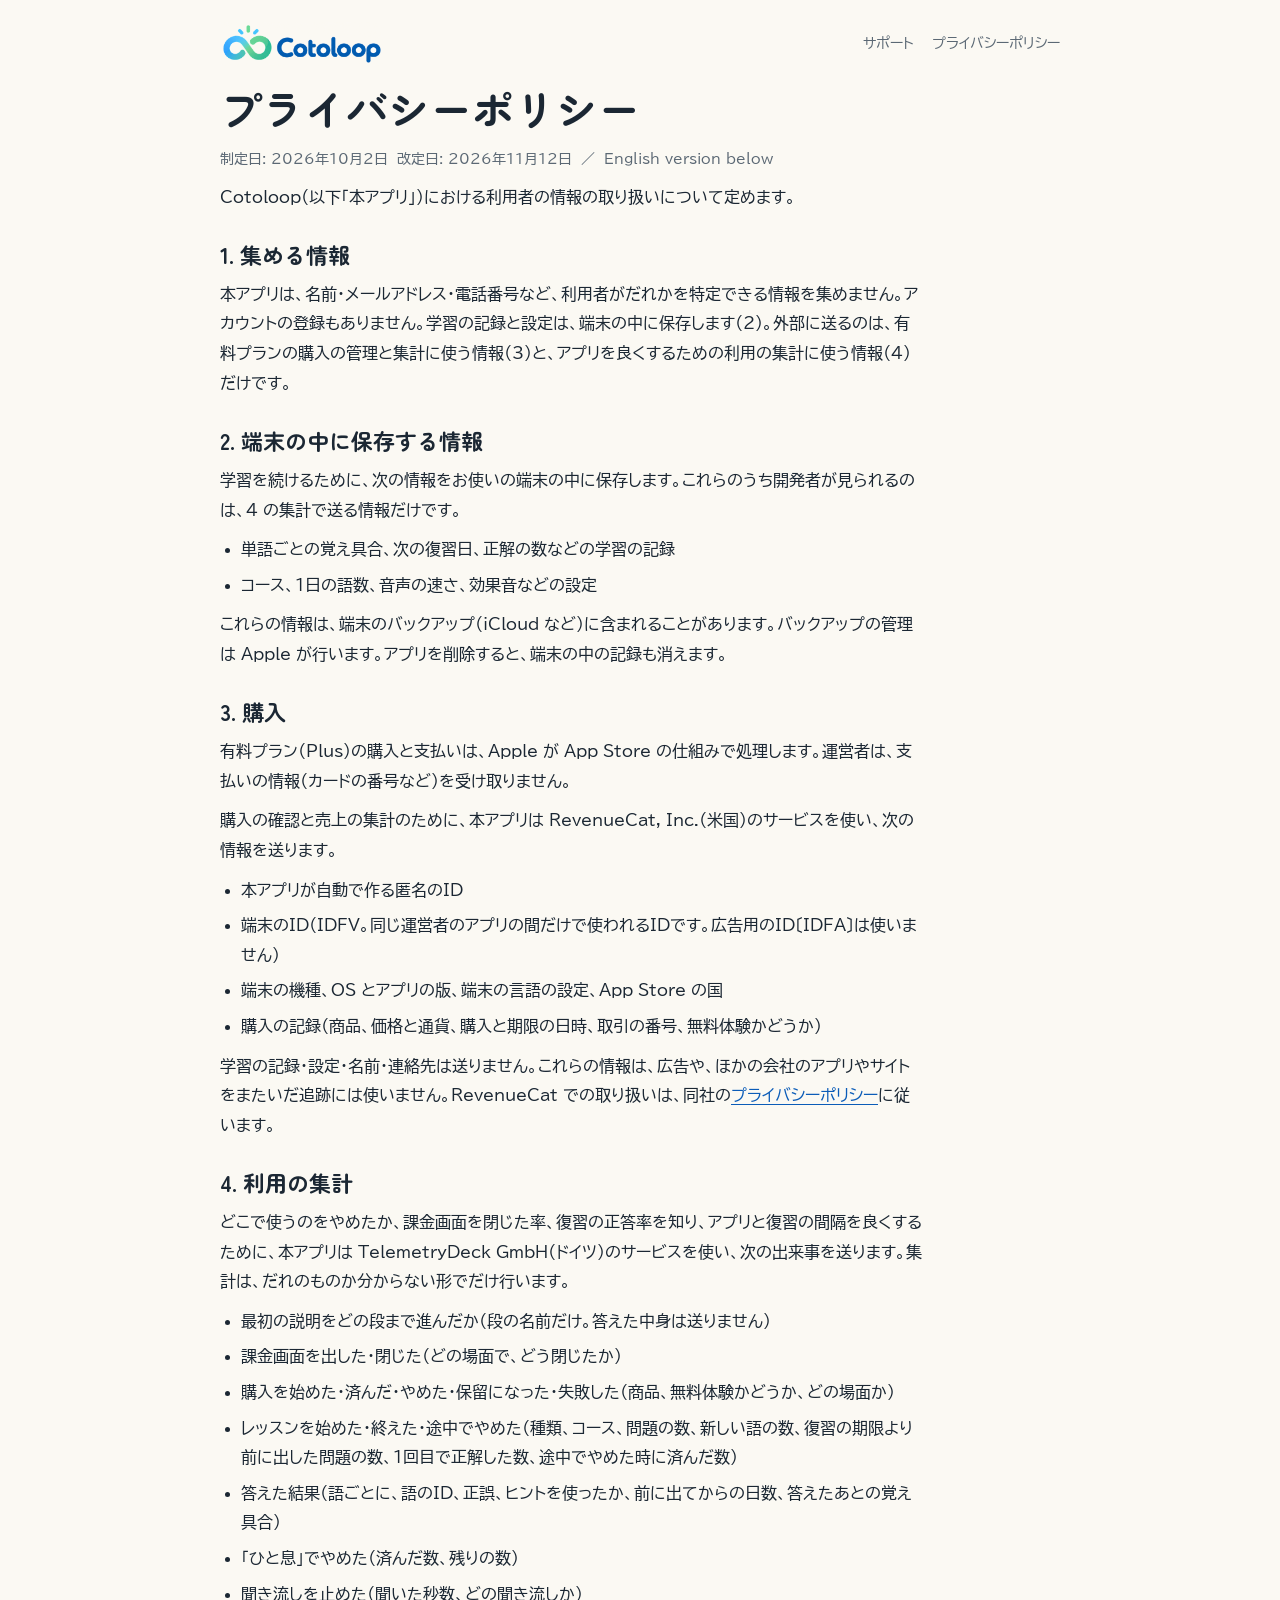
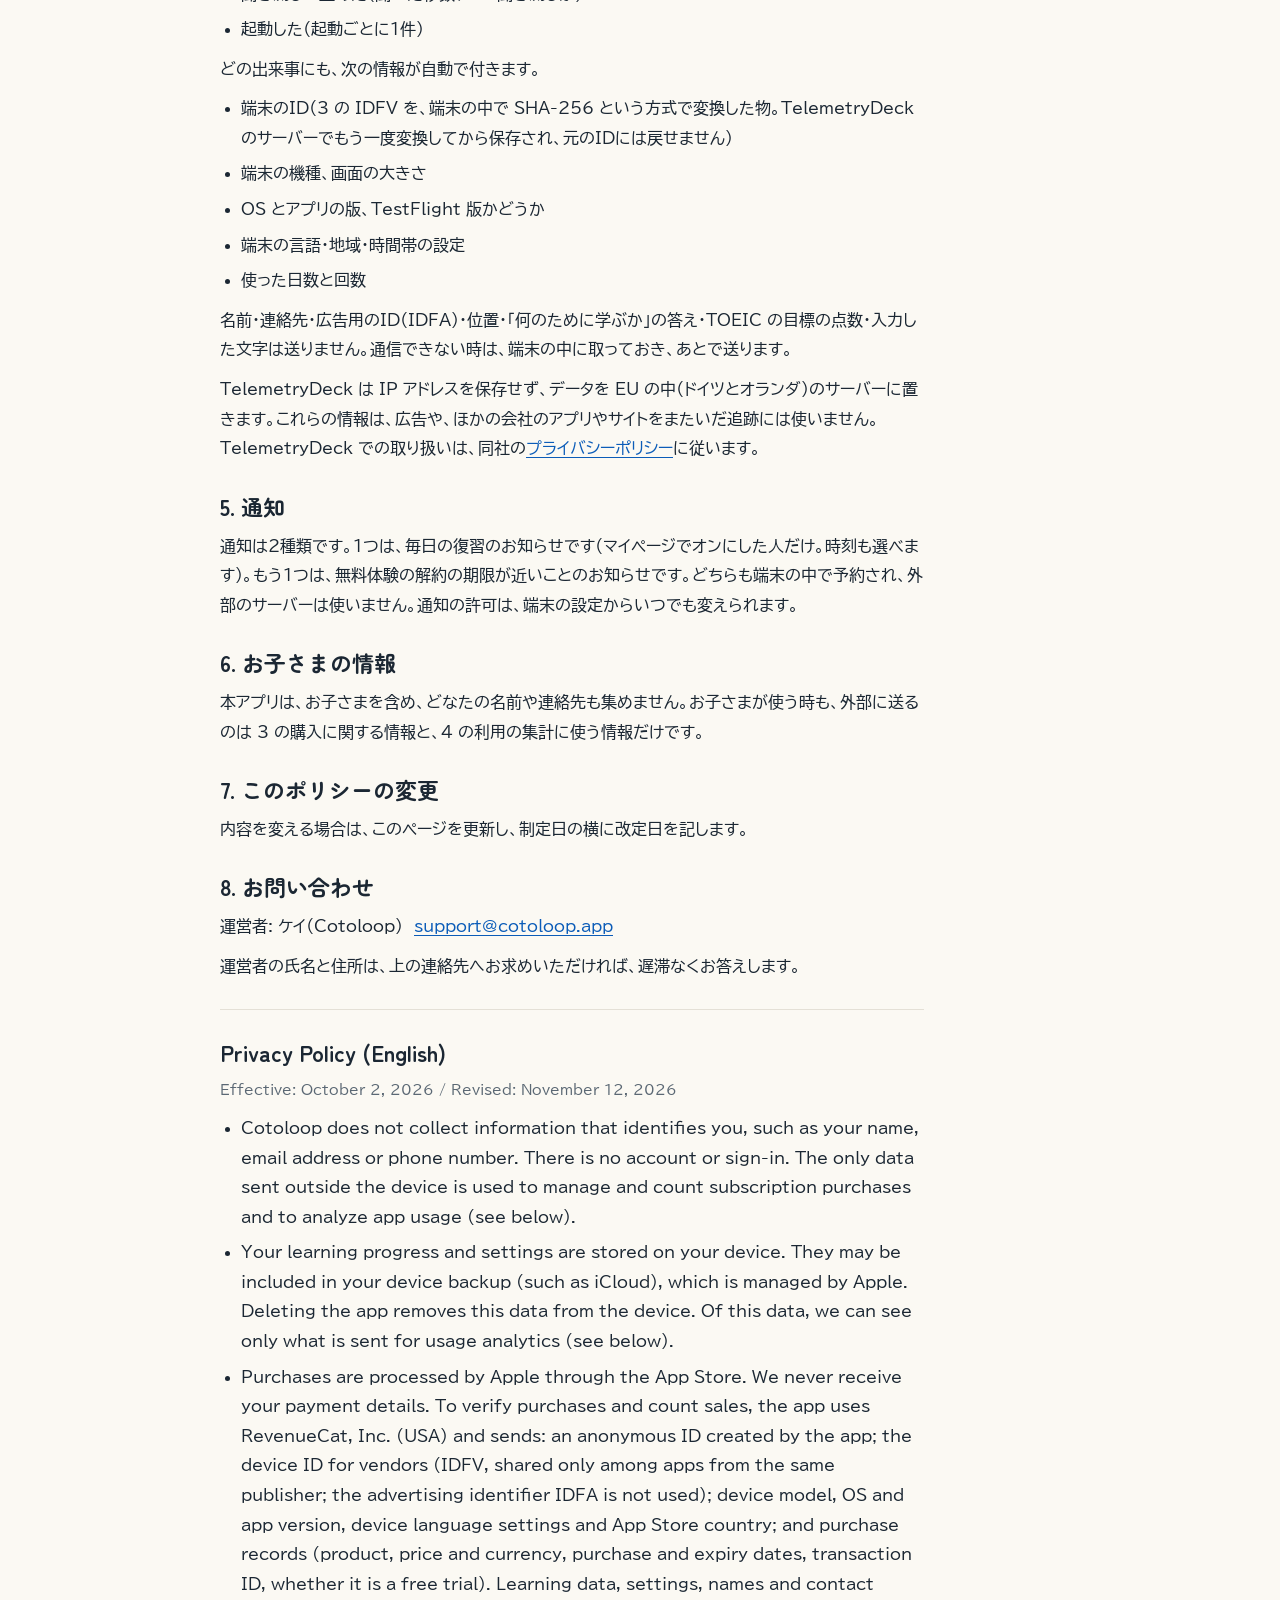
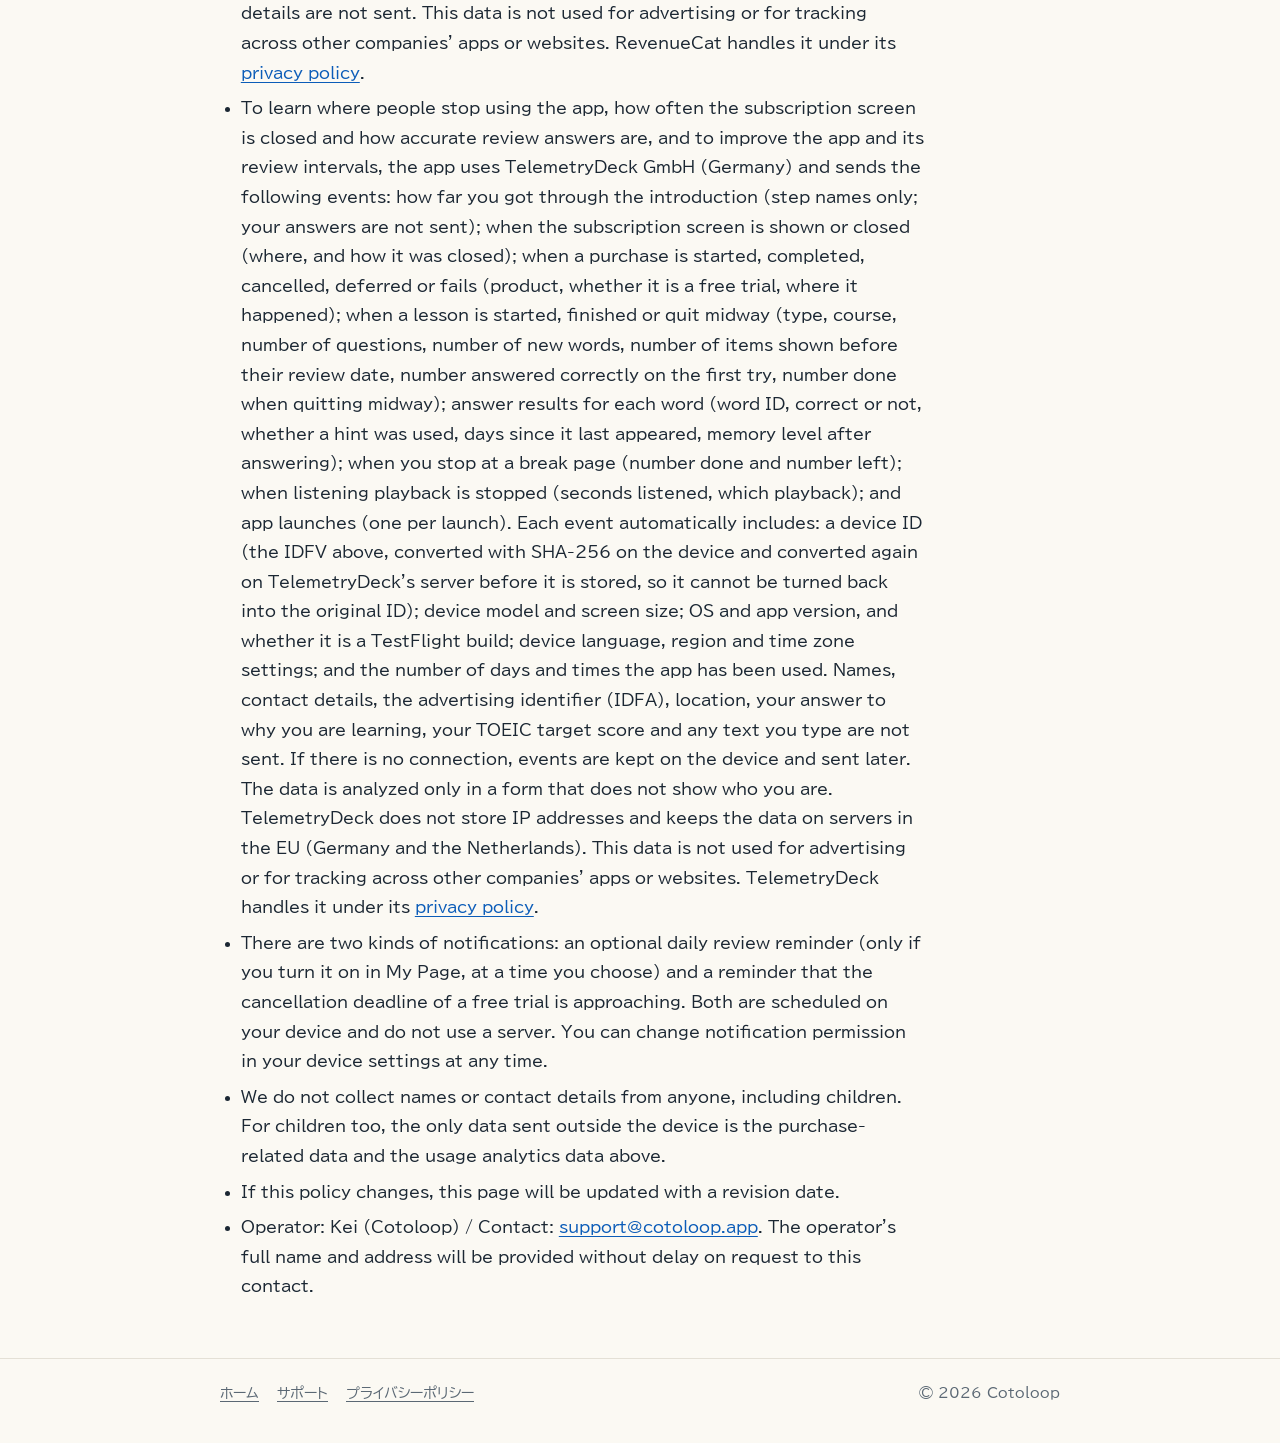
==== commit ede25ec7: "プライバシーポリシー: 購入（RevenueCat）と利用の集計（TelemetryDeck）で送る情報を書き、運営者名「ケイ（Cotoloop）」と氏名・住所の回答の1文を入れ、改定日を 2026-" ====
--- a/privacy.html
+++ b/privacy.html
@@ -20,18 +20,18 @@
   <article class="doc">
     <section>
       <h1>プライバシーポリシー</h1>
-      <p class="meta">制定日: 2026年10月2日　改定日: 2026年10月3日　／　English version below</p>
+      <p class="meta">制定日: 2026年10月2日　改定日: 2026年11月12日　／　English version below</p>
       <p>Cotoloop（以下「本アプリ」）における利用者の情報の取り扱いについて定めます。</p>
     </section>
 
     <section>
       <h2>1. 集める情報</h2>
-      <p>本アプリは、利用者の個人情報を集めることも、開発者や第三者に送ることもしません。本アプリには、外部のサーバーと通信する仕組みがありません。</p>
+      <p>本アプリは、名前・メールアドレス・電話番号など、利用者がだれかを特定できる情報を集めません。アカウントの登録もありません。学習の記録と設定は、端末の中に保存します（2）。外部に送るのは、有料プランの購入の管理と集計に使う情報（3）と、アプリを良くするための利用の集計に使う情報（4）だけです。</p>
     </section>
 
     <section>
       <h2>2. 端末の中に保存する情報</h2>
-      <p>学習を続けるために、次の情報をお使いの端末の中にだけ保存します。開発者が見ることはできません。</p>
+      <p>学習を続けるために、次の情報をお使いの端末の中に保存します。これらのうち開発者が見られるのは、4 の集計で送る情報だけです。</p>
       <ul>
         <li>単語ごとの覚え具合、次の復習日、正解の数などの学習の記録</li>
         <li>コース、1日の語数、音声の速さ、効果音などの設定</li>
@@ -41,40 +41,75 @@
 
     <section>
       <h2>3. 購入</h2>
-      <p>有料プラン（Plus）の購入と支払いは、Apple が App Store の仕組みで処理します。開発者が受け取るのは売上の集計だけで、誰が購入したかは分かりません。</p>
+      <p>有料プラン（Plus）の購入と支払いは、Apple が App Store の仕組みで処理します。運営者は、支払いの情報（カードの番号など）を受け取りません。</p>
+      <p>購入の確認と売上の集計のために、本アプリは RevenueCat, Inc.（米国）のサービスを使い、次の情報を送ります。</p>
+      <ul>
+        <li>本アプリが自動で作る匿名のID</li>
+        <li>端末のID（IDFV。同じ運営者のアプリの間だけで使われるIDです。広告用のID〔IDFA〕は使いません）</li>
+        <li>端末の機種、OS とアプリの版、端末の言語の設定、App Store の国</li>
+        <li>購入の記録（商品、価格と通貨、購入と期限の日時、取引の番号、無料体験かどうか）</li>
+      </ul>
+      <p>学習の記録・設定・名前・連絡先は送りません。これらの情報は、広告や、ほかの会社のアプリやサイトをまたいだ追跡には使いません。RevenueCat での取り扱いは、同社の<a href="https://www.revenuecat.com/privacy">プライバシーポリシー</a>に従います。</p>
     </section>
 
     <section>
-      <h2>4. 通知</h2>
+      <h2>4. 利用の集計</h2>
+      <p>どこで使うのをやめたか、課金画面を閉じた率、復習の正答率を知り、アプリと復習の間隔を良くするために、本アプリは TelemetryDeck GmbH（ドイツ）のサービスを使い、次の出来事を送ります。集計は、だれのものか分からない形でだけ行います。</p>
+      <ul>
+        <li>最初の説明をどの段まで進んだか（段の名前だけ。答えた中身は送りません）</li>
+        <li>課金画面を出した・閉じた（どの場面で、どう閉じたか）</li>
+        <li>購入を始めた・済んだ・やめた・保留になった・失敗した（商品、無料体験かどうか、どの場面か）</li>
+        <li>レッスンを始めた・終えた・途中でやめた（種類、コース、問題の数、新しい語の数、復習の期限より前に出した問題の数、1回目で正解した数、途中でやめた時に済んだ数）</li>
+        <li>答えた結果（語ごとに、語のID、正誤、ヒントを使ったか、前に出てからの日数、答えたあとの覚え具合）</li>
+        <li>「ひと息」でやめた（済んだ数、残りの数）</li>
+        <li>聞き流しを止めた（聞いた秒数、どの聞き流しか）</li>
+        <li>起動した（起動ごとに1件）</li>
+      </ul>
+      <p>どの出来事にも、次の情報が自動で付きます。</p>
+      <ul>
+        <li>端末のID（3 の IDFV を、端末の中で SHA-256 という方式で変換した物。TelemetryDeck のサーバーでもう一度変換してから保存され、元のIDには戻せません）</li>
+        <li>端末の機種、画面の大きさ</li>
+        <li>OS とアプリの版、TestFlight 版かどうか</li>
+        <li>端末の言語・地域・時間帯の設定</li>
+        <li>使った日数と回数</li>
+      </ul>
+      <p>名前・連絡先・広告用のID（IDFA）・位置・「何のために学ぶか」の答え・TOEIC の目標の点数・入力した文字は送りません。通信できない時は、端末の中に取っておき、あとで送ります。</p>
+      <p>TelemetryDeck は IP アドレスを保存せず、データを EU の中（ドイツとオランダ）のサーバーに置きます。これらの情報は、広告や、ほかの会社のアプリやサイトをまたいだ追跡には使いません。TelemetryDeck での取り扱いは、同社の<a href="https://telemetrydeck.com/privacy/">プライバシーポリシー</a>に従います。</p>
+    </section>
+
+    <section>
+      <h2>5. 通知</h2>
       <p>通知は2種類です。1つは、毎日の復習のお知らせです（マイページでオンにした人だけ。時刻も選べます）。もう1つは、無料体験の解約の期限が近いことのお知らせです。どちらも端末の中で予約され、外部のサーバーは使いません。通知の許可は、端末の設定からいつでも変えられます。</p>
     </section>
 
     <section>
-      <h2>5. お子さまの情報</h2>
-      <p>本アプリは、お子さまを含め、どなたの個人情報も集めません。</p>
+      <h2>6. お子さまの情報</h2>
+      <p>本アプリは、お子さまを含め、どなたの名前や連絡先も集めません。お子さまが使う時も、外部に送るのは 3 の購入に関する情報と、4 の利用の集計に使う情報だけです。</p>
     </section>
 
     <section>
-      <h2>6. このポリシーの変更</h2>
+      <h2>7. このポリシーの変更</h2>
       <p>内容を変える場合は、このページを更新し、制定日の横に改定日を記します。</p>
     </section>
 
     <section>
-      <h2>7. お問い合わせ</h2>
-      <p>Cotoloop 開発者　<a href="mailto:support@cotoloop.app">support@cotoloop.app</a></p>
+      <h2>8. お問い合わせ</h2>
+      <p>運営者: ケイ（Cotoloop）　<a href="mailto:support@cotoloop.app">support@cotoloop.app</a></p>
+      <p>運営者の氏名と住所は、上の連絡先へお求めいただければ、遅滞なくお答えします。</p>
     </section>
 
     <section class="lang" lang="en">
       <h2>Privacy Policy (English)</h2>
-      <p class="meta">Effective: October 2, 2026 / Revised: October 3, 2026</p>
+      <p class="meta">Effective: October 2, 2026 / Revised: November 12, 2026</p>
       <ul>
-        <li>Cotoloop does not collect, transmit or share any personal information. The app contains no code that communicates with external servers.</li>
-        <li>Your learning progress and settings are stored only on your device. They may be included in your device backup (such as iCloud), which is managed by Apple. Deleting the app removes this data from the device.</li>
-        <li>Purchases are processed by Apple through the App Store. The developer receives only aggregated sales reports and cannot identify who made a purchase.</li>
+        <li>Cotoloop does not collect information that identifies you, such as your name, email address or phone number. There is no account or sign-in. The only data sent outside the device is used to manage and count subscription purchases and to analyze app usage (see below).</li>
+        <li>Your learning progress and settings are stored on your device. They may be included in your device backup (such as iCloud), which is managed by Apple. Deleting the app removes this data from the device. Of this data, we can see only what is sent for usage analytics (see below).</li>
+        <li>Purchases are processed by Apple through the App Store. We never receive your payment details. To verify purchases and count sales, the app uses RevenueCat, Inc. (USA) and sends: an anonymous ID created by the app; the device ID for vendors (IDFV, shared only among apps from the same publisher; the advertising identifier IDFA is not used); device model, OS and app version, device language settings and App Store country; and purchase records (product, price and currency, purchase and expiry dates, transaction ID, whether it is a free trial). Learning data, settings, names and contact details are not sent. This data is not used for advertising or for tracking across other companies' apps or websites. RevenueCat handles it under its <a href="https://www.revenuecat.com/privacy">privacy policy</a>.</li>
+        <li>To learn where people stop using the app, how often the subscription screen is closed and how accurate review answers are, and to improve the app and its review intervals, the app uses TelemetryDeck GmbH (Germany) and sends the following events: how far you got through the introduction (step names only; your answers are not sent); when the subscription screen is shown or closed (where, and how it was closed); when a purchase is started, completed, cancelled, deferred or fails (product, whether it is a free trial, where it happened); when a lesson is started, finished or quit midway (type, course, number of questions, number of new words, number of items shown before their review date, number answered correctly on the first try, number done when quitting midway); answer results for each word (word ID, correct or not, whether a hint was used, days since it last appeared, memory level after answering); when you stop at a break page (number done and number left); when listening playback is stopped (seconds listened, which playback); and app launches (one per launch). Each event automatically includes: a device ID (the IDFV above, converted with SHA-256 on the device and converted again on TelemetryDeck's server before it is stored, so it cannot be turned back into the original ID); device model and screen size; OS and app version, and whether it is a TestFlight build; device language, region and time zone settings; and the number of days and times the app has been used. Names, contact details, the advertising identifier (IDFA), location, your answer to why you are learning, your TOEIC target score and any text you type are not sent. If there is no connection, events are kept on the device and sent later. The data is analyzed only in a form that does not show who you are. TelemetryDeck does not store IP addresses and keeps the data on servers in the EU (Germany and the Netherlands). This data is not used for advertising or for tracking across other companies' apps or websites. TelemetryDeck handles it under its <a href="https://telemetrydeck.com/privacy/">privacy policy</a>.</li>
         <li>There are two kinds of notifications: an optional daily review reminder (only if you turn it on in My Page, at a time you choose) and a reminder that the cancellation deadline of a free trial is approaching. Both are scheduled on your device and do not use a server. You can change notification permission in your device settings at any time.</li>
-        <li>We do not collect personal information from anyone, including children.</li>
+        <li>We do not collect names or contact details from anyone, including children. For children too, the only data sent outside the device is the purchase-related data and the usage analytics data above.</li>
         <li>If this policy changes, this page will be updated with a revision date.</li>
-        <li>Contact: <a href="mailto:support@cotoloop.app">support@cotoloop.app</a></li>
+        <li>Operator: Kei (Cotoloop) / Contact: <a href="mailto:support@cotoloop.app">support@cotoloop.app</a>. The operator's full name and address will be provided without delay on request to this contact.</li>
       </ul>
     </section>
   </article>
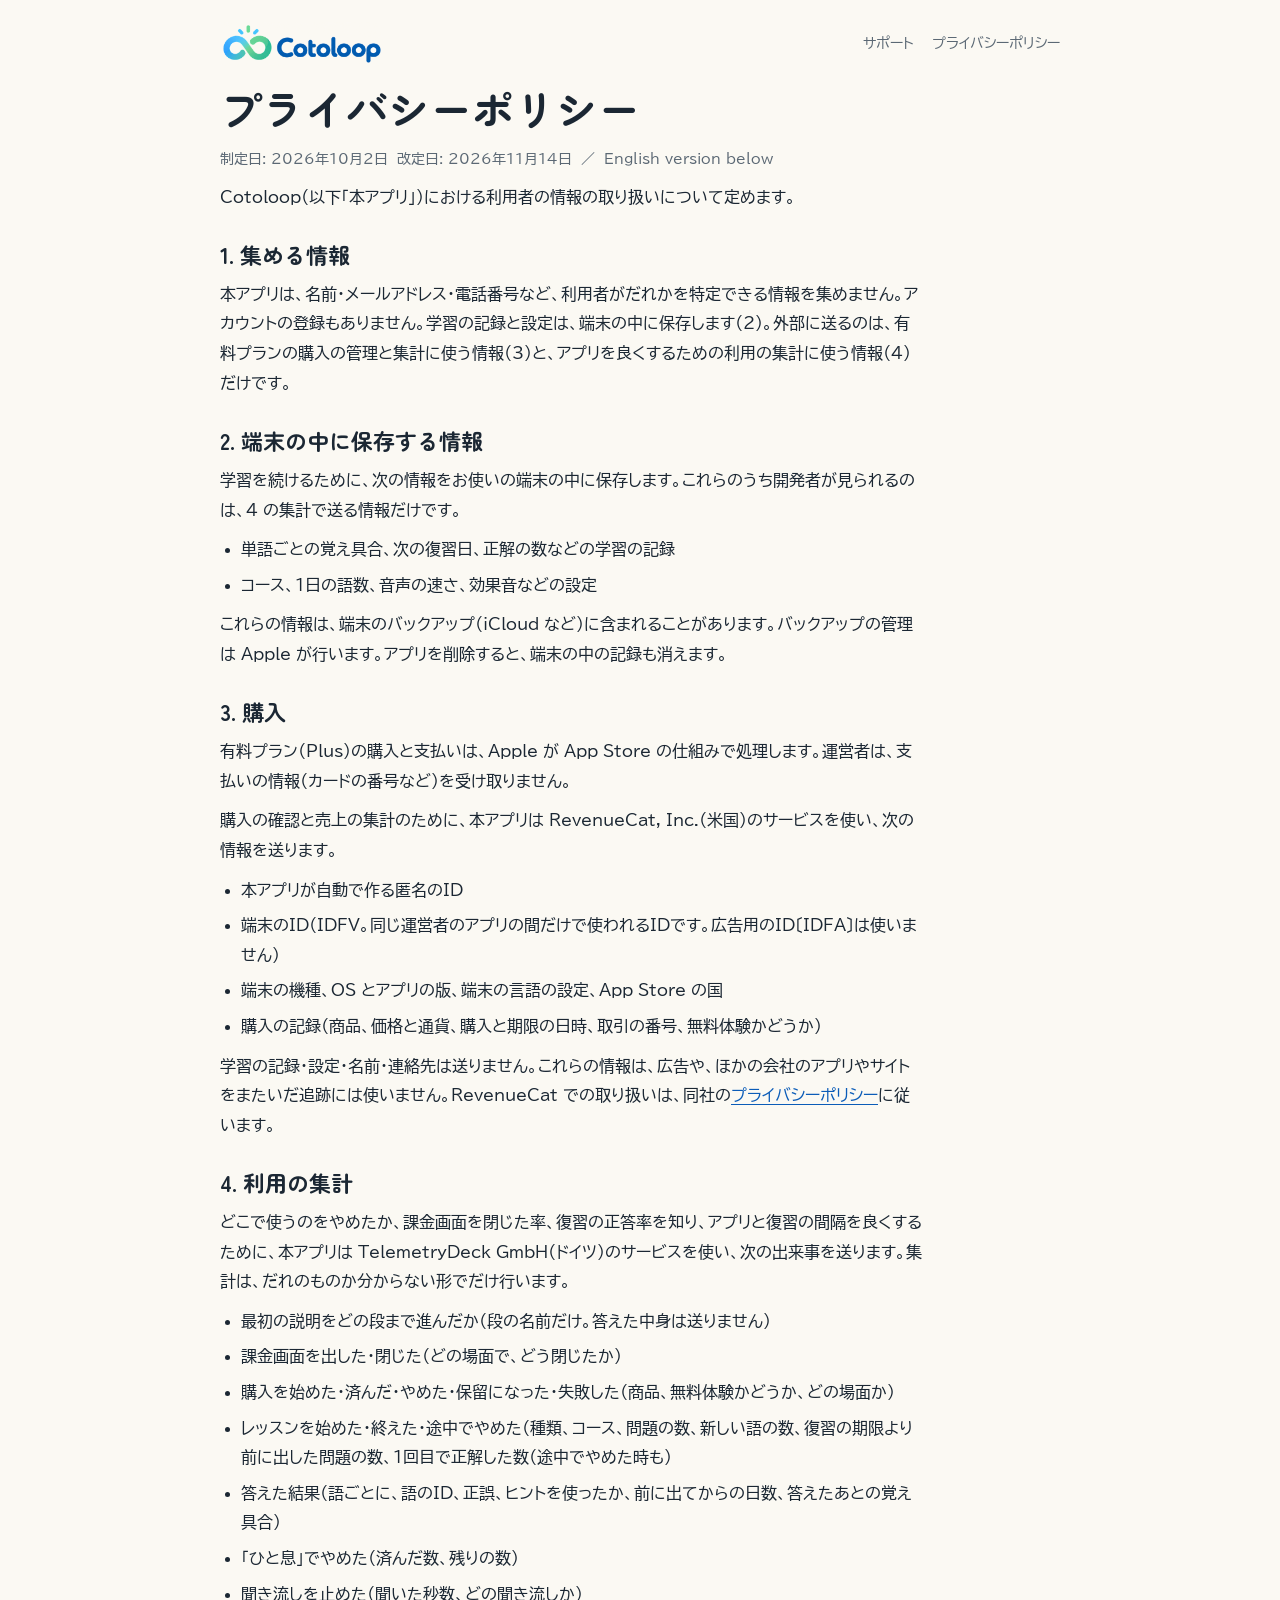
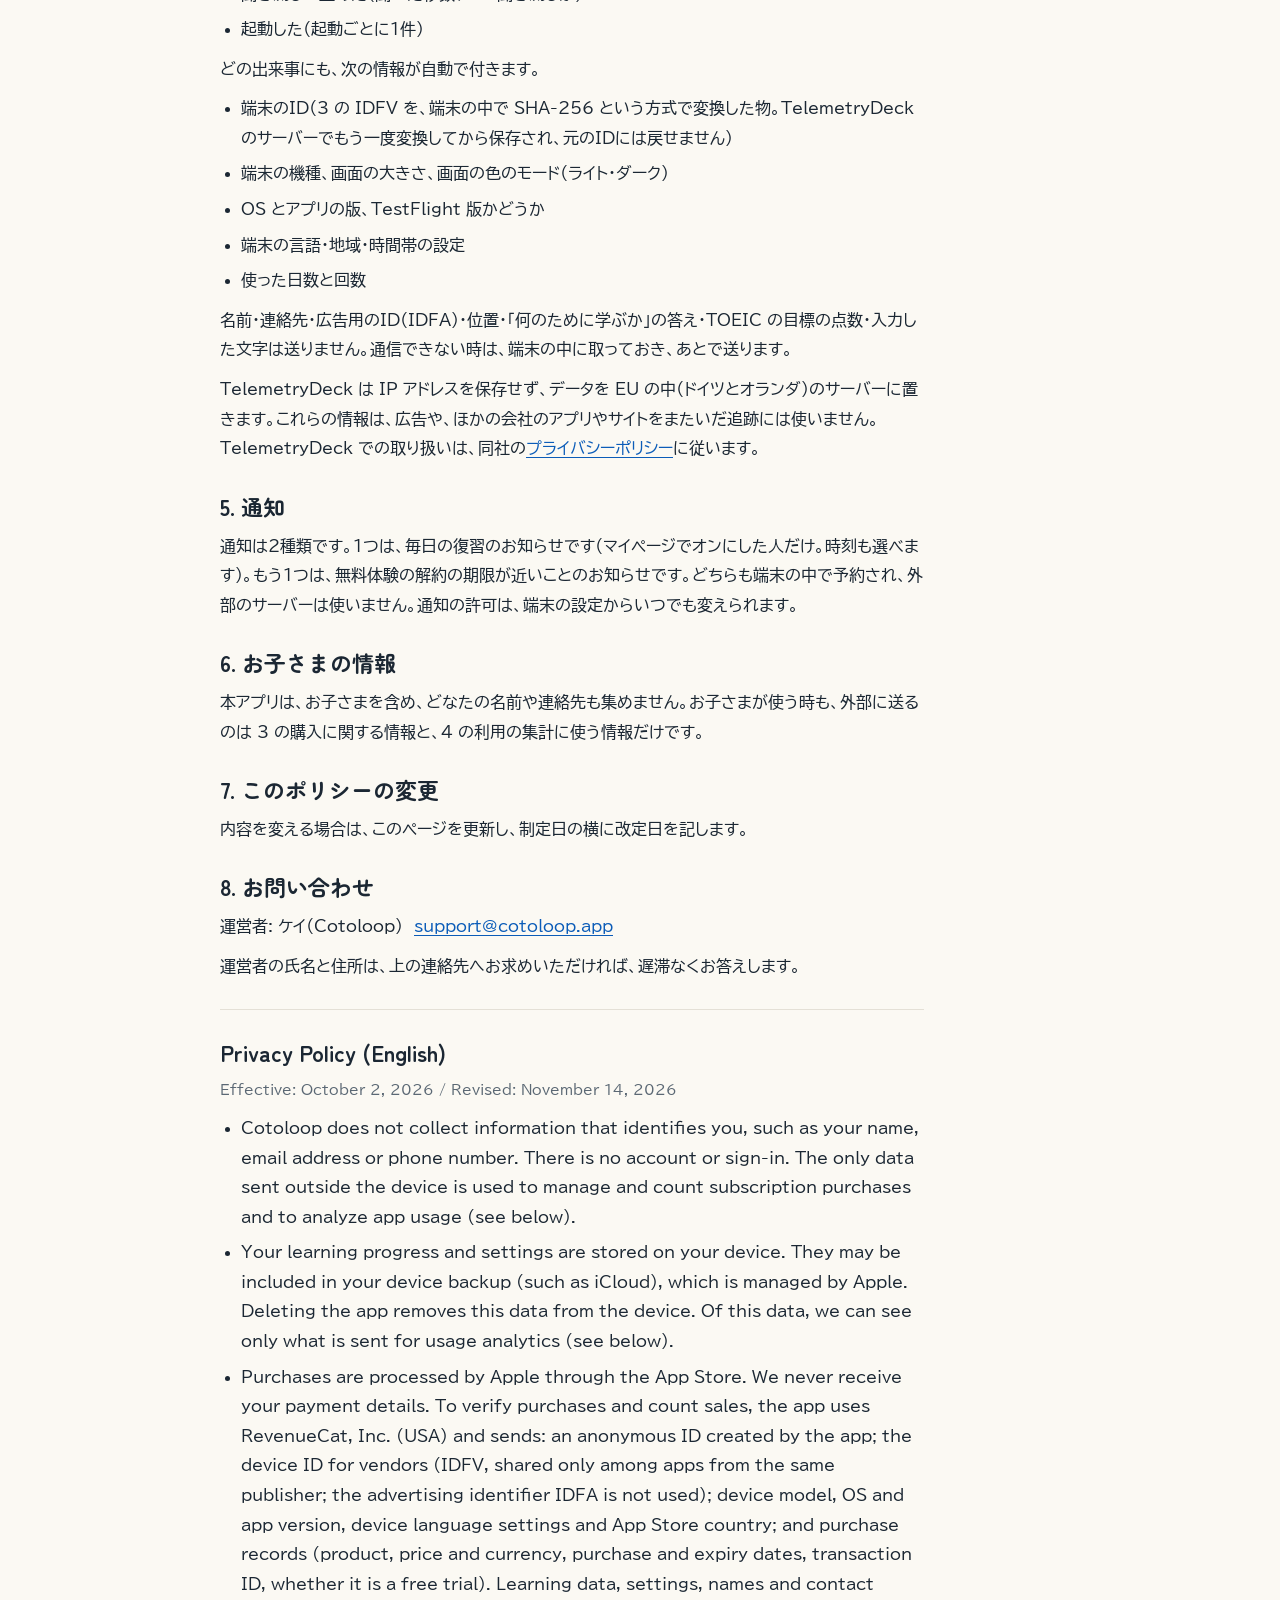
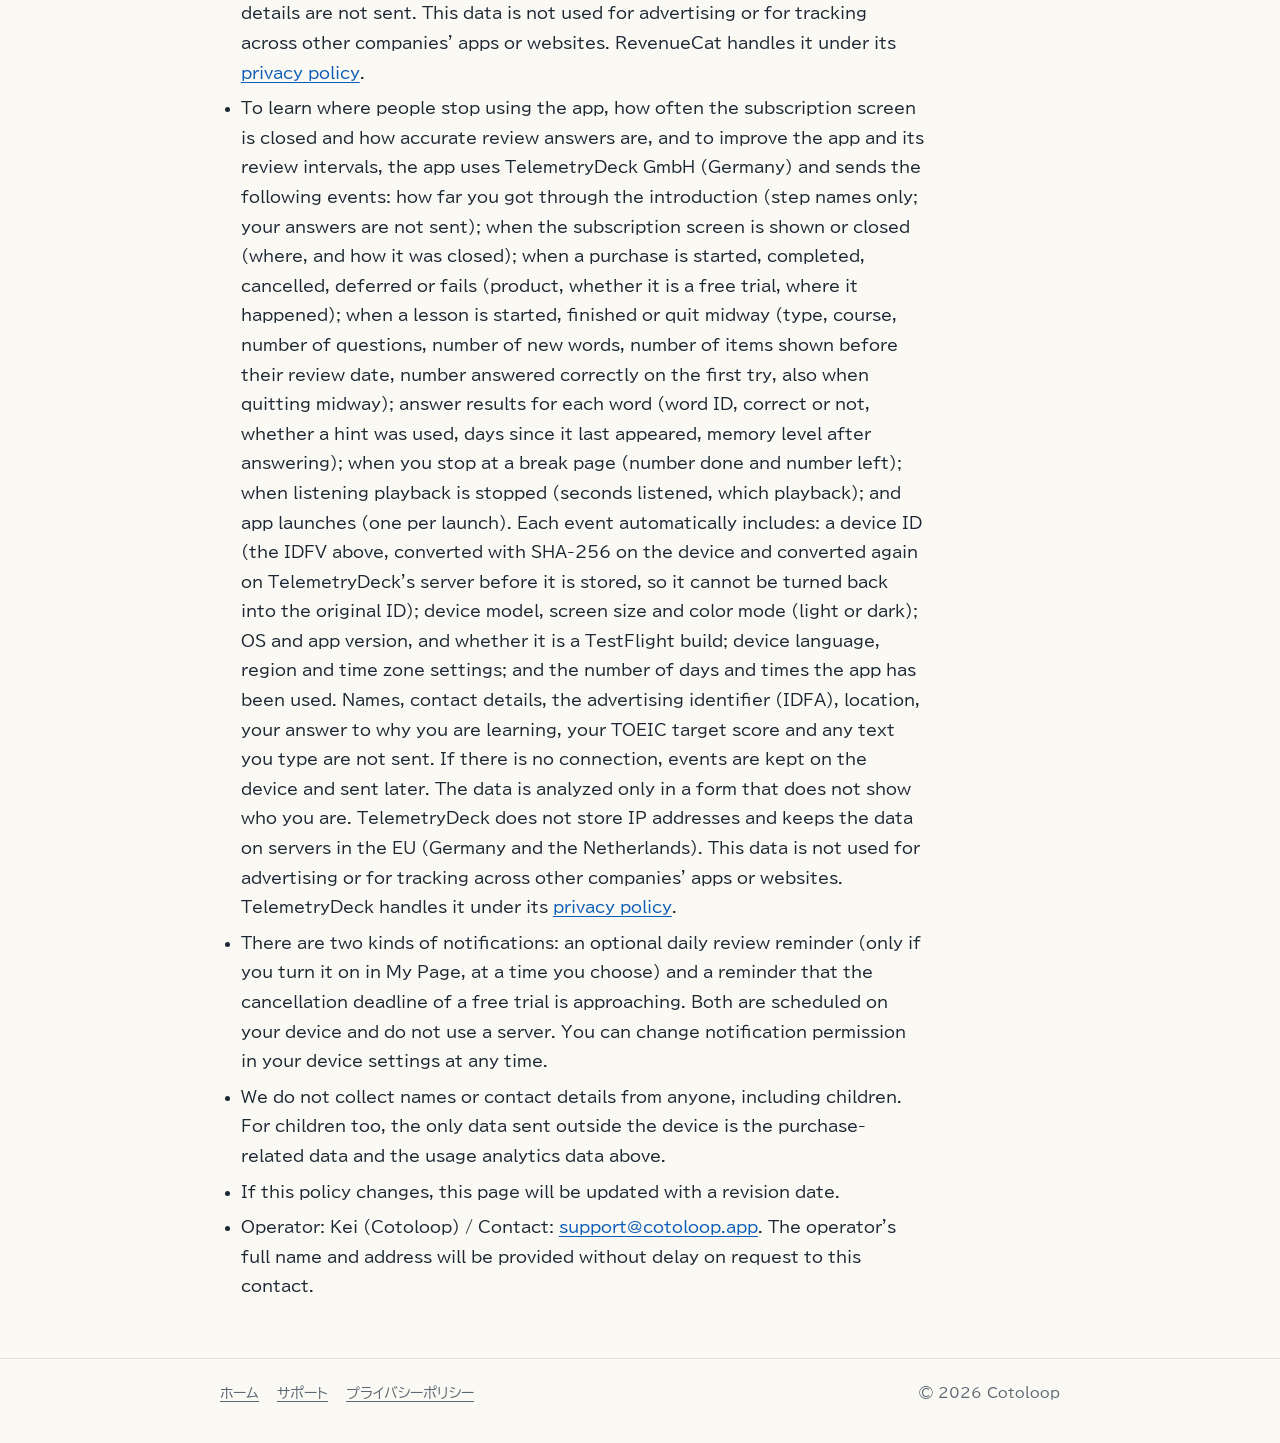
==== commit cd5a4f09: "プライバシーポリシー: 自動で付く情報に画面の色のモードを足し、途中でやめた時に送る数を「1回目で正解した数」に直す（事実の訂正）。改定日 2026-11-14 Co-Authored-By: Cla" ====
--- a/privacy.html
+++ b/privacy.html
@@ -20,7 +20,7 @@
   <article class="doc">
     <section>
       <h1>プライバシーポリシー</h1>
-      <p class="meta">制定日: 2026年10月2日　改定日: 2026年11月12日　／　English version below</p>
+      <p class="meta">制定日: 2026年10月2日　改定日: 2026年11月14日　／　English version below</p>
       <p>Cotoloop（以下「本アプリ」）における利用者の情報の取り扱いについて定めます。</p>
     </section>
 
@@ -59,7 +59,7 @@
         <li>最初の説明をどの段まで進んだか（段の名前だけ。答えた中身は送りません）</li>
         <li>課金画面を出した・閉じた（どの場面で、どう閉じたか）</li>
         <li>購入を始めた・済んだ・やめた・保留になった・失敗した（商品、無料体験かどうか、どの場面か）</li>
-        <li>レッスンを始めた・終えた・途中でやめた（種類、コース、問題の数、新しい語の数、復習の期限より前に出した問題の数、1回目で正解した数、途中でやめた時に済んだ数）</li>
+        <li>レッスンを始めた・終えた・途中でやめた（種類、コース、問題の数、新しい語の数、復習の期限より前に出した問題の数、1回目で正解した数（途中でやめた時も）</li>
         <li>答えた結果（語ごとに、語のID、正誤、ヒントを使ったか、前に出てからの日数、答えたあとの覚え具合）</li>
         <li>「ひと息」でやめた（済んだ数、残りの数）</li>
         <li>聞き流しを止めた（聞いた秒数、どの聞き流しか）</li>
@@ -68,7 +68,7 @@
       <p>どの出来事にも、次の情報が自動で付きます。</p>
       <ul>
         <li>端末のID（3 の IDFV を、端末の中で SHA-256 という方式で変換した物。TelemetryDeck のサーバーでもう一度変換してから保存され、元のIDには戻せません）</li>
-        <li>端末の機種、画面の大きさ</li>
+        <li>端末の機種、画面の大きさ、画面の色のモード（ライト・ダーク）</li>
         <li>OS とアプリの版、TestFlight 版かどうか</li>
         <li>端末の言語・地域・時間帯の設定</li>
         <li>使った日数と回数</li>
@@ -100,12 +100,12 @@
 
     <section class="lang" lang="en">
       <h2>Privacy Policy (English)</h2>
-      <p class="meta">Effective: October 2, 2026 / Revised: November 12, 2026</p>
+      <p class="meta">Effective: October 2, 2026 / Revised: November 14, 2026</p>
       <ul>
         <li>Cotoloop does not collect information that identifies you, such as your name, email address or phone number. There is no account or sign-in. The only data sent outside the device is used to manage and count subscription purchases and to analyze app usage (see below).</li>
         <li>Your learning progress and settings are stored on your device. They may be included in your device backup (such as iCloud), which is managed by Apple. Deleting the app removes this data from the device. Of this data, we can see only what is sent for usage analytics (see below).</li>
         <li>Purchases are processed by Apple through the App Store. We never receive your payment details. To verify purchases and count sales, the app uses RevenueCat, Inc. (USA) and sends: an anonymous ID created by the app; the device ID for vendors (IDFV, shared only among apps from the same publisher; the advertising identifier IDFA is not used); device model, OS and app version, device language settings and App Store country; and purchase records (product, price and currency, purchase and expiry dates, transaction ID, whether it is a free trial). Learning data, settings, names and contact details are not sent. This data is not used for advertising or for tracking across other companies' apps or websites. RevenueCat handles it under its <a href="https://www.revenuecat.com/privacy">privacy policy</a>.</li>
-        <li>To learn where people stop using the app, how often the subscription screen is closed and how accurate review answers are, and to improve the app and its review intervals, the app uses TelemetryDeck GmbH (Germany) and sends the following events: how far you got through the introduction (step names only; your answers are not sent); when the subscription screen is shown or closed (where, and how it was closed); when a purchase is started, completed, cancelled, deferred or fails (product, whether it is a free trial, where it happened); when a lesson is started, finished or quit midway (type, course, number of questions, number of new words, number of items shown before their review date, number answered correctly on the first try, number done when quitting midway); answer results for each word (word ID, correct or not, whether a hint was used, days since it last appeared, memory level after answering); when you stop at a break page (number done and number left); when listening playback is stopped (seconds listened, which playback); and app launches (one per launch). Each event automatically includes: a device ID (the IDFV above, converted with SHA-256 on the device and converted again on TelemetryDeck's server before it is stored, so it cannot be turned back into the original ID); device model and screen size; OS and app version, and whether it is a TestFlight build; device language, region and time zone settings; and the number of days and times the app has been used. Names, contact details, the advertising identifier (IDFA), location, your answer to why you are learning, your TOEIC target score and any text you type are not sent. If there is no connection, events are kept on the device and sent later. The data is analyzed only in a form that does not show who you are. TelemetryDeck does not store IP addresses and keeps the data on servers in the EU (Germany and the Netherlands). This data is not used for advertising or for tracking across other companies' apps or websites. TelemetryDeck handles it under its <a href="https://telemetrydeck.com/privacy/">privacy policy</a>.</li>
+        <li>To learn where people stop using the app, how often the subscription screen is closed and how accurate review answers are, and to improve the app and its review intervals, the app uses TelemetryDeck GmbH (Germany) and sends the following events: how far you got through the introduction (step names only; your answers are not sent); when the subscription screen is shown or closed (where, and how it was closed); when a purchase is started, completed, cancelled, deferred or fails (product, whether it is a free trial, where it happened); when a lesson is started, finished or quit midway (type, course, number of questions, number of new words, number of items shown before their review date, number answered correctly on the first try, also when quitting midway); answer results for each word (word ID, correct or not, whether a hint was used, days since it last appeared, memory level after answering); when you stop at a break page (number done and number left); when listening playback is stopped (seconds listened, which playback); and app launches (one per launch). Each event automatically includes: a device ID (the IDFV above, converted with SHA-256 on the device and converted again on TelemetryDeck's server before it is stored, so it cannot be turned back into the original ID); device model, screen size and color mode (light or dark); OS and app version, and whether it is a TestFlight build; device language, region and time zone settings; and the number of days and times the app has been used. Names, contact details, the advertising identifier (IDFA), location, your answer to why you are learning, your TOEIC target score and any text you type are not sent. If there is no connection, events are kept on the device and sent later. The data is analyzed only in a form that does not show who you are. TelemetryDeck does not store IP addresses and keeps the data on servers in the EU (Germany and the Netherlands). This data is not used for advertising or for tracking across other companies' apps or websites. TelemetryDeck handles it under its <a href="https://telemetrydeck.com/privacy/">privacy policy</a>.</li>
         <li>There are two kinds of notifications: an optional daily review reminder (only if you turn it on in My Page, at a time you choose) and a reminder that the cancellation deadline of a free trial is approaching. Both are scheduled on your device and do not use a server. You can change notification permission in your device settings at any time.</li>
         <li>We do not collect names or contact details from anyone, including children. For children too, the only data sent outside the device is the purchase-related data and the usage analytics data above.</li>
         <li>If this policy changes, this page will be updated with a revision date.</li>
